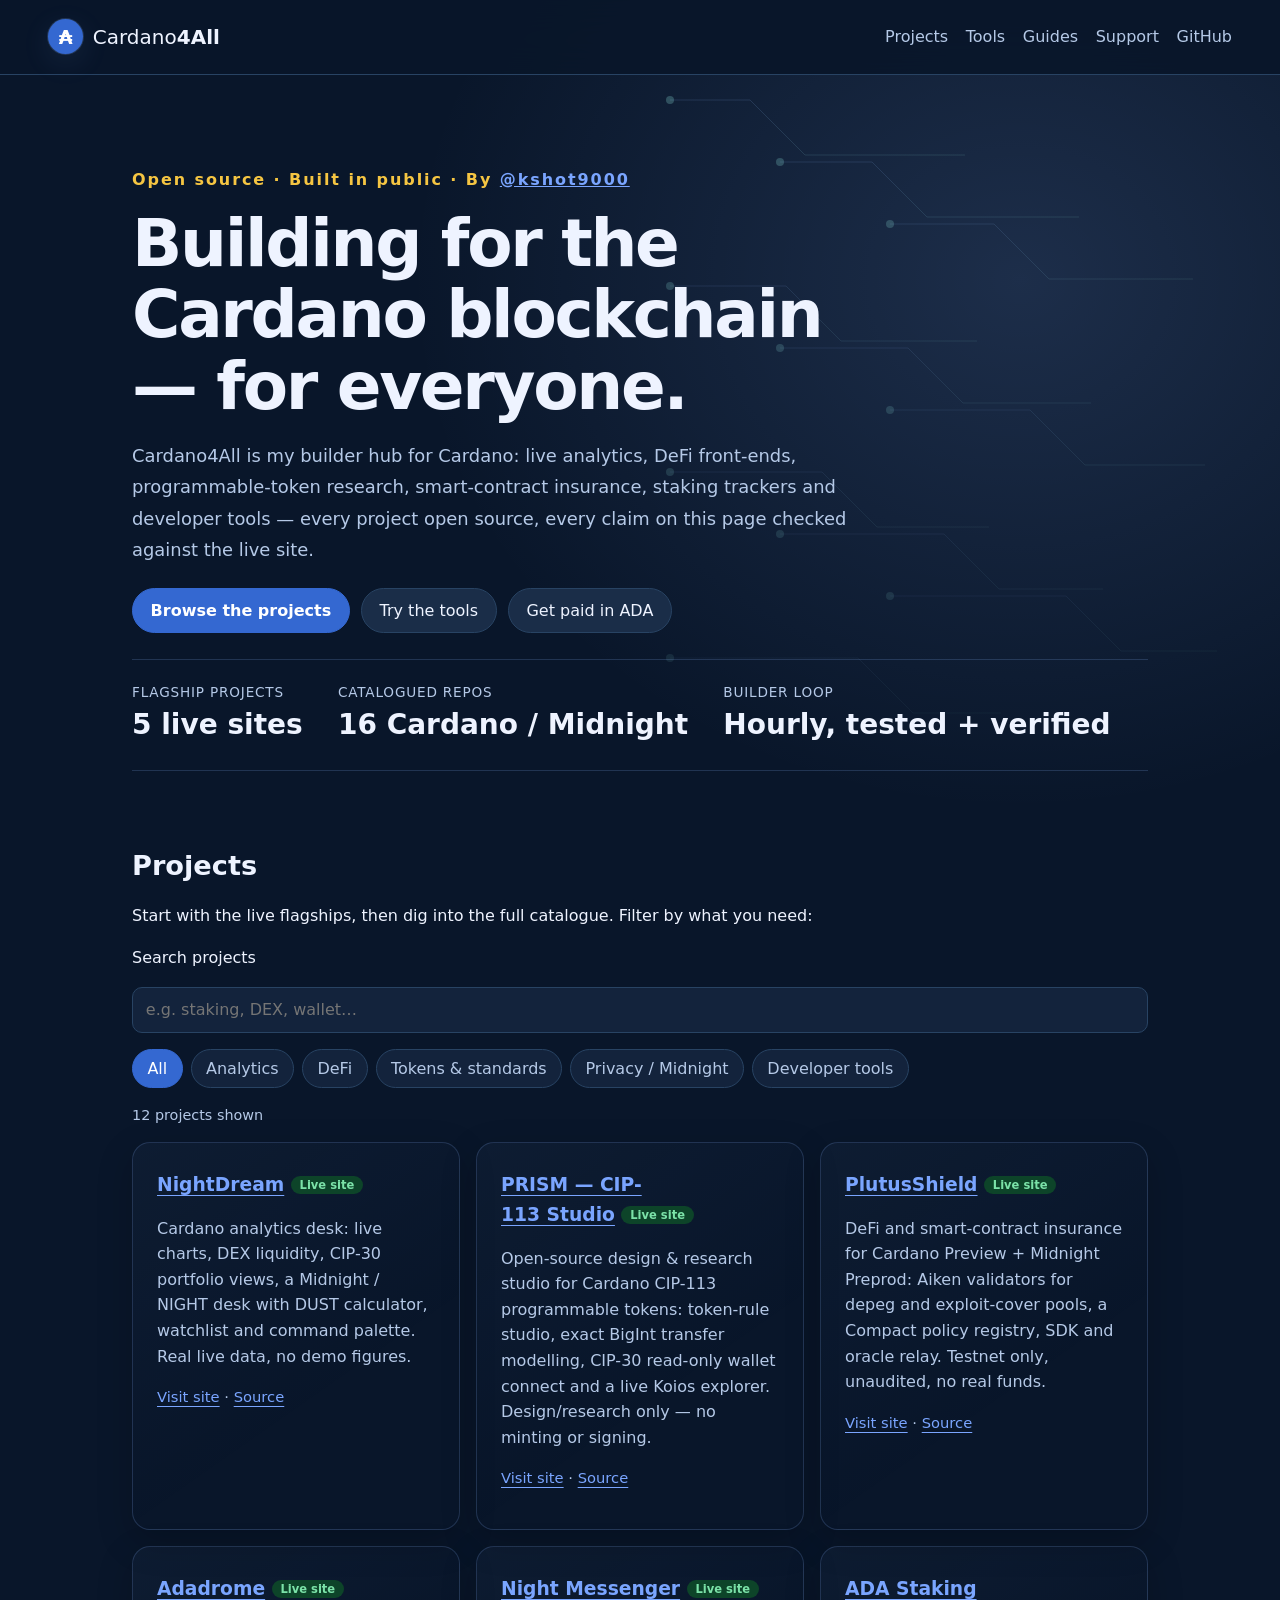
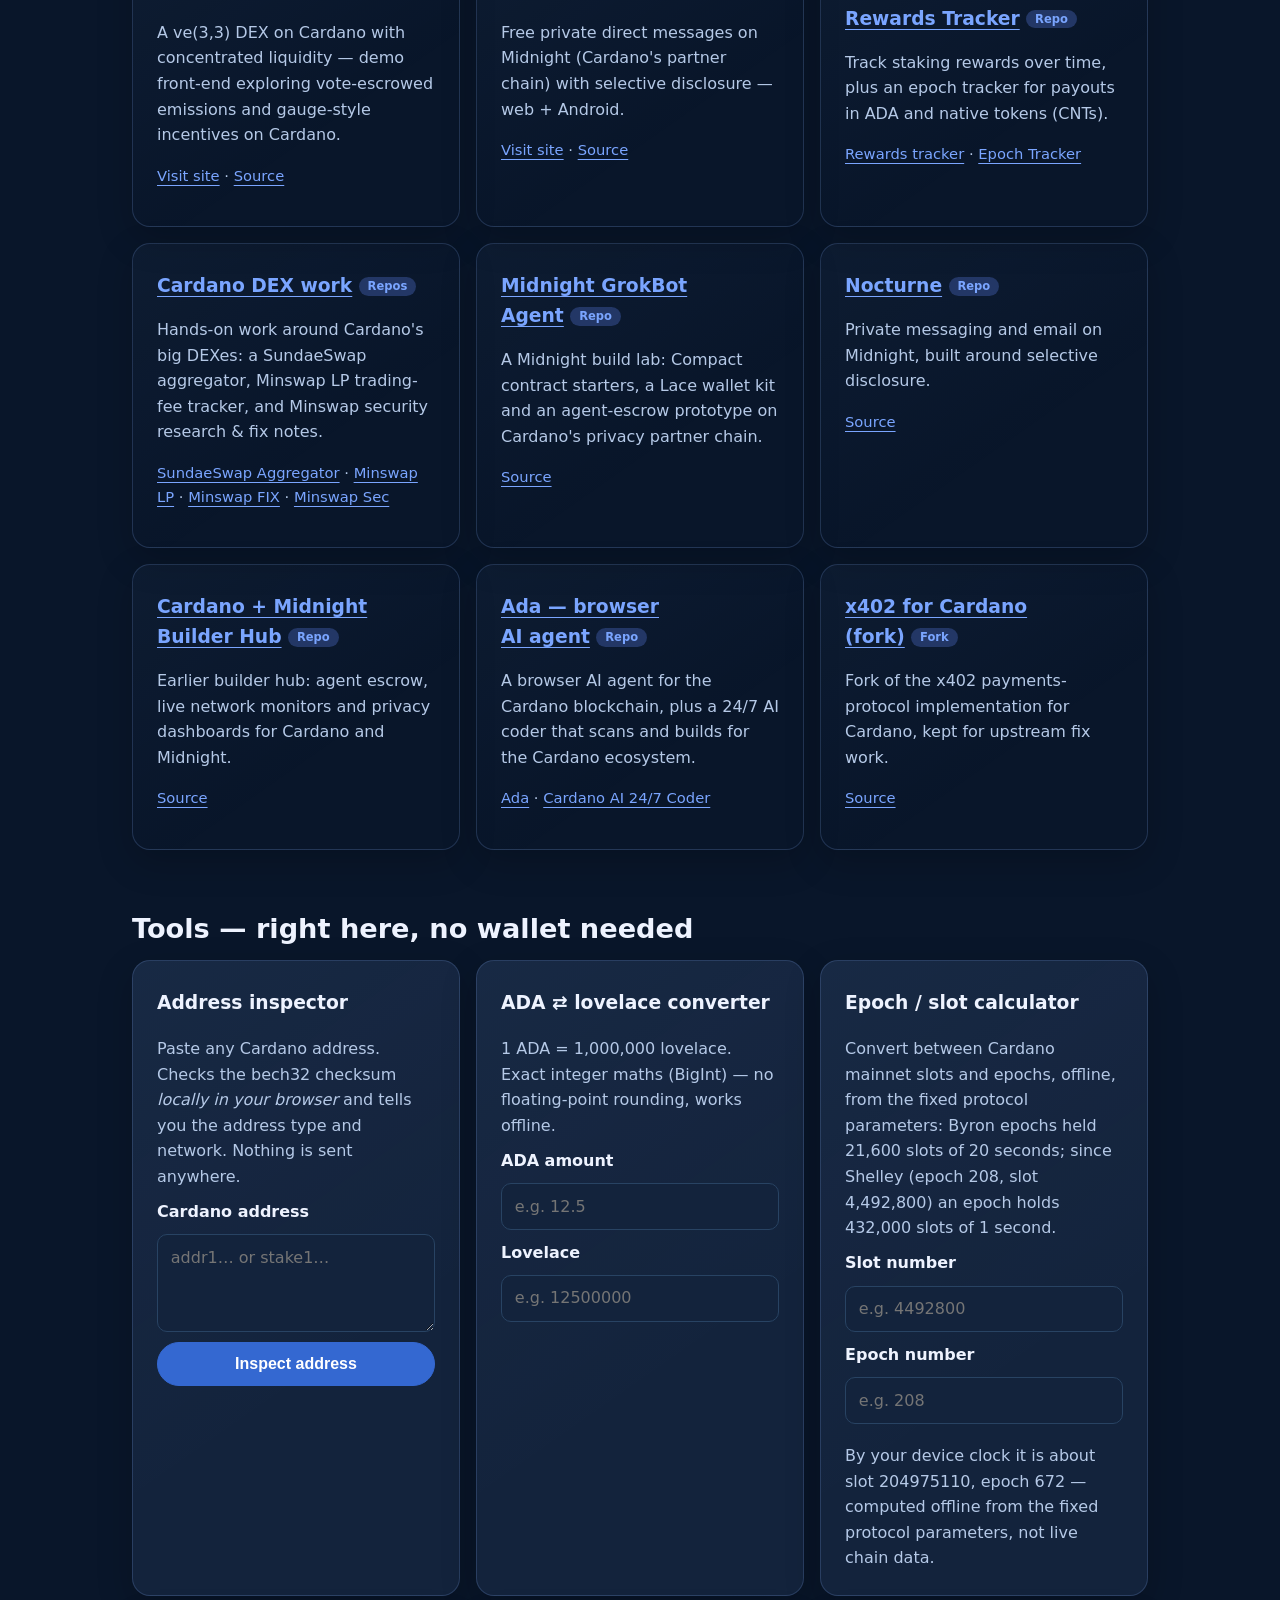
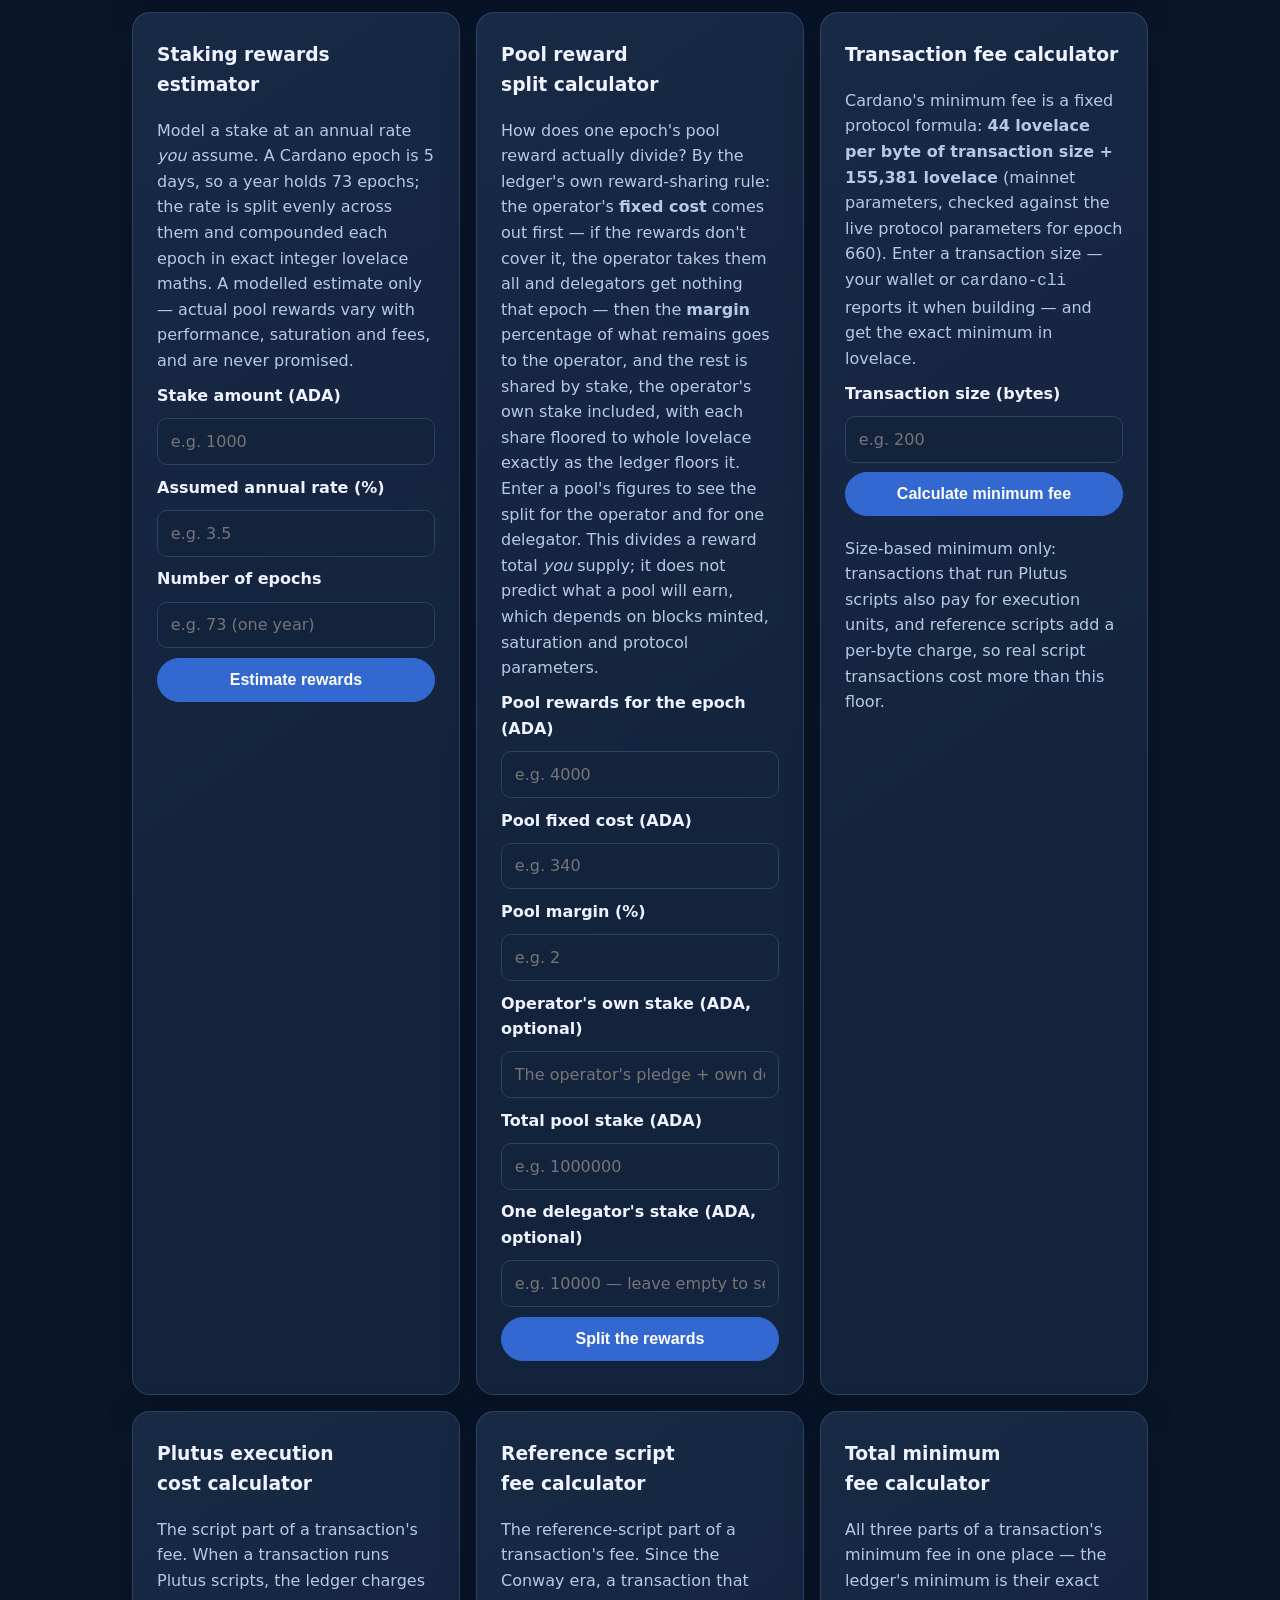
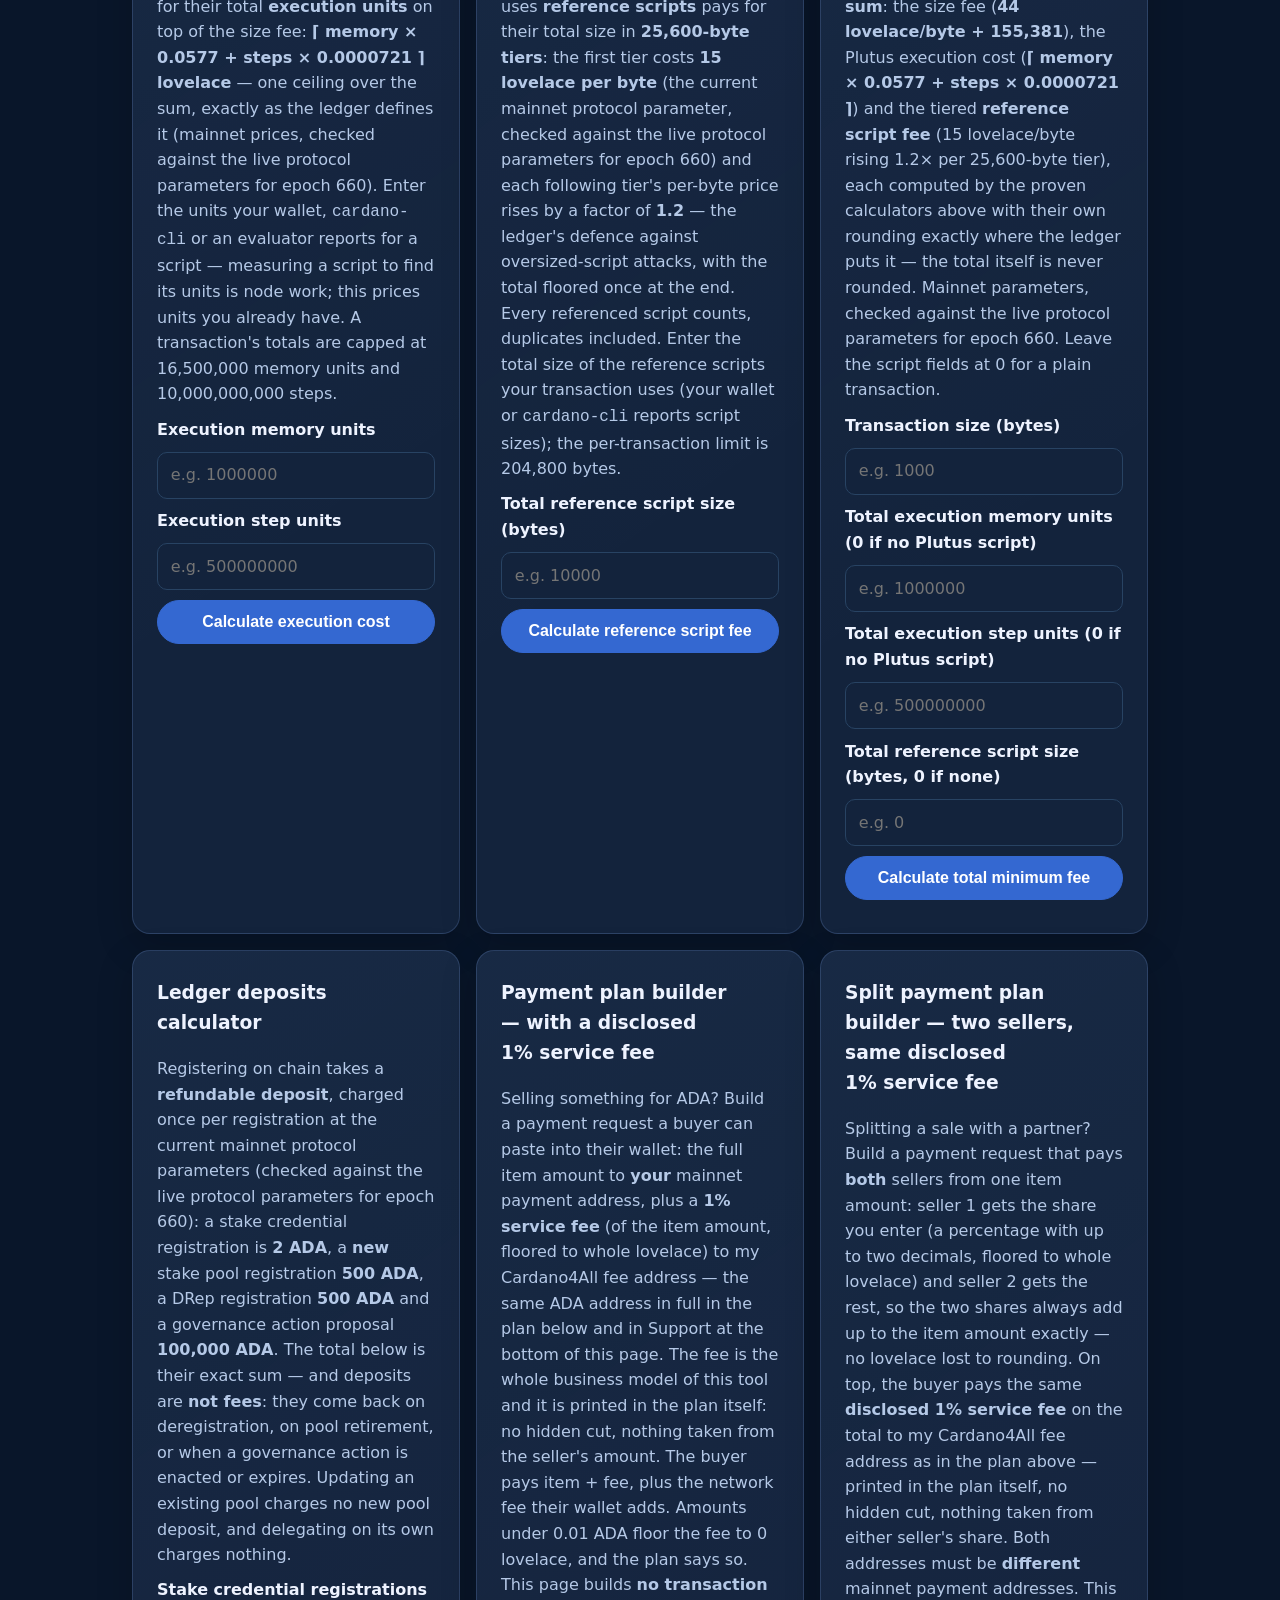
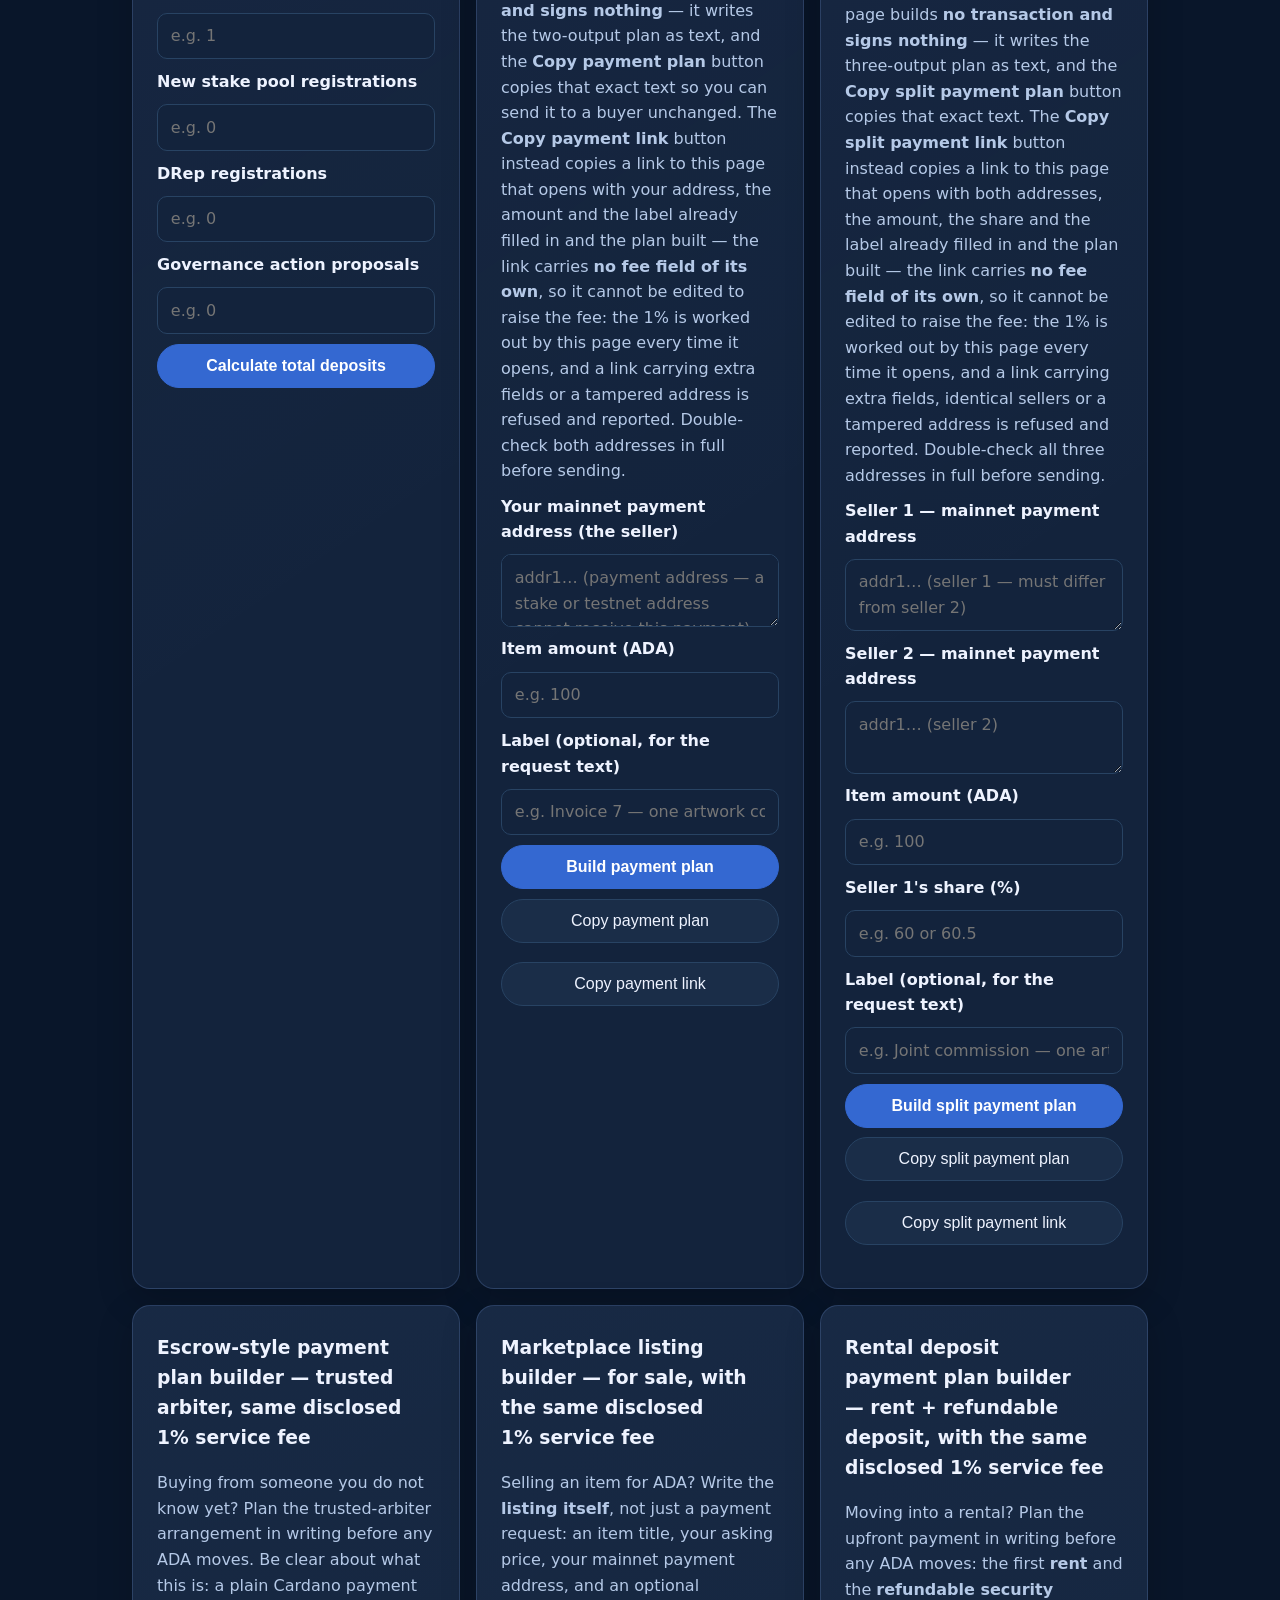
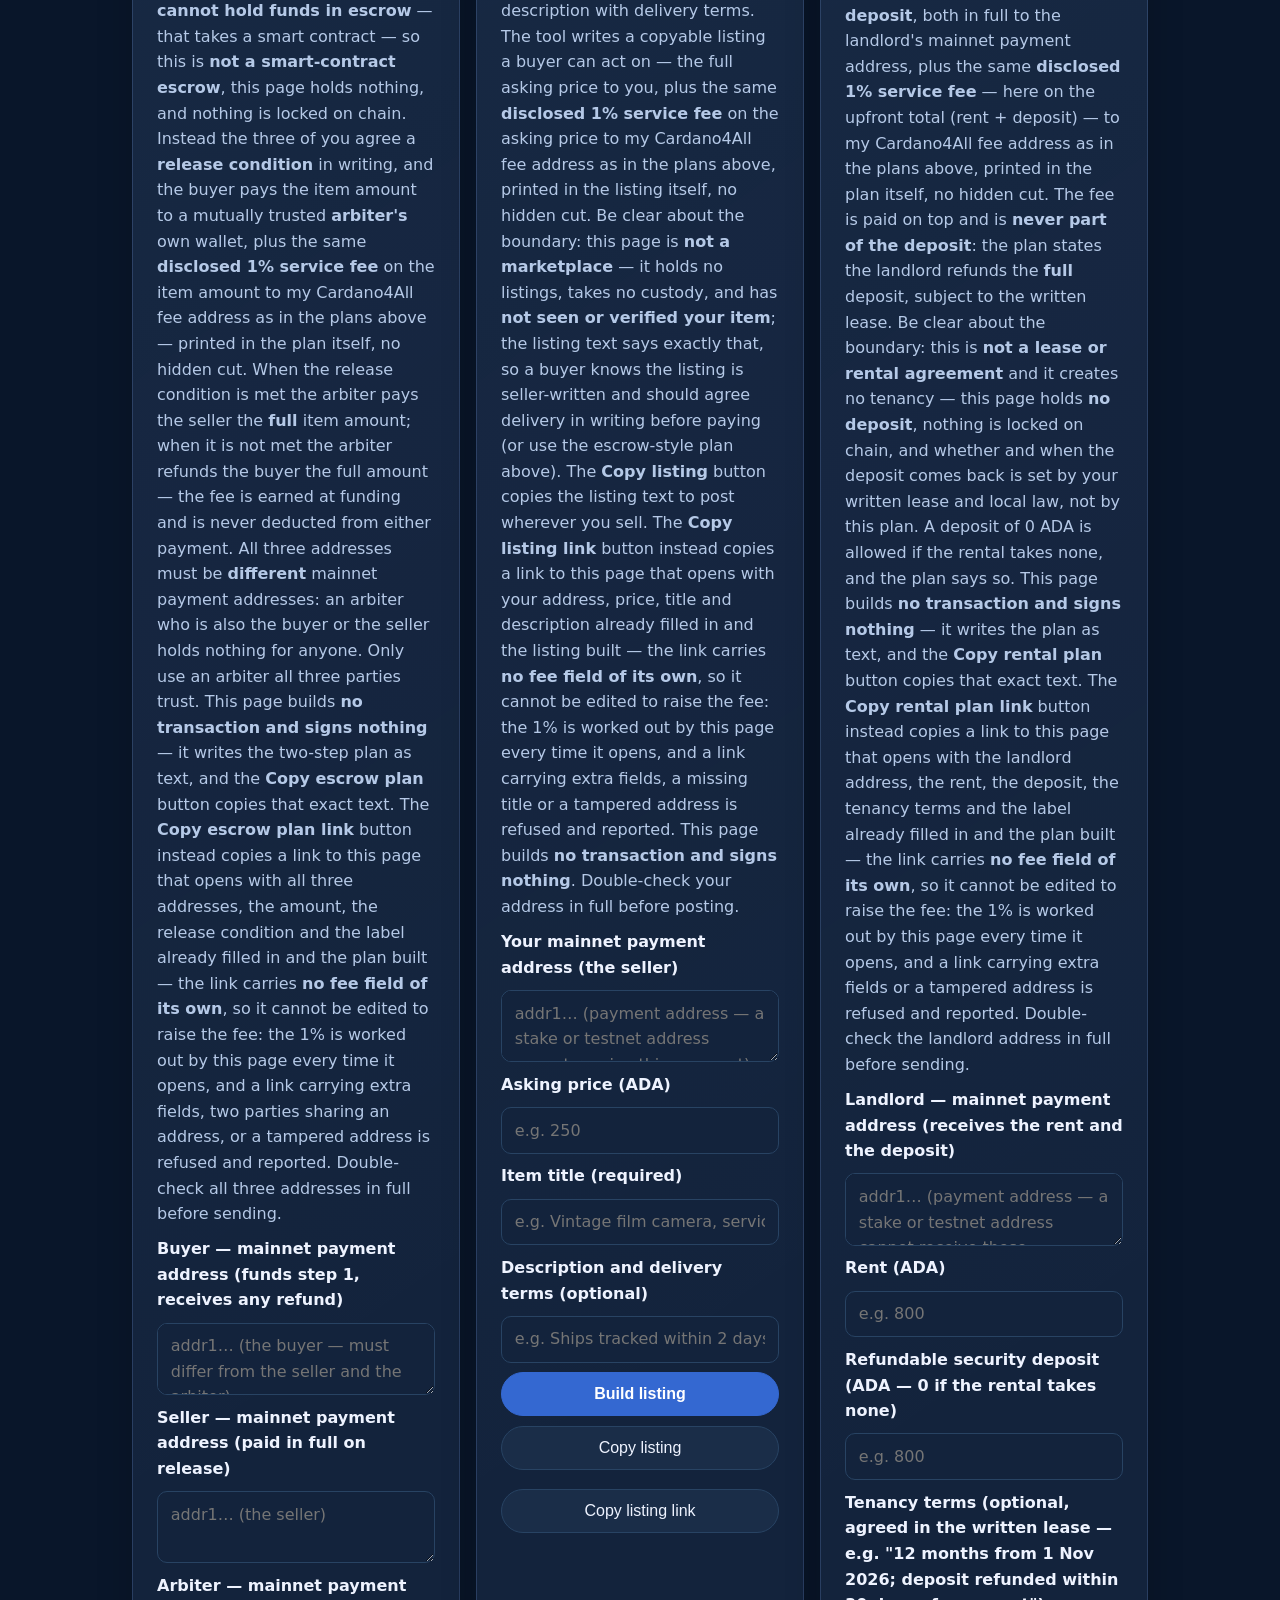
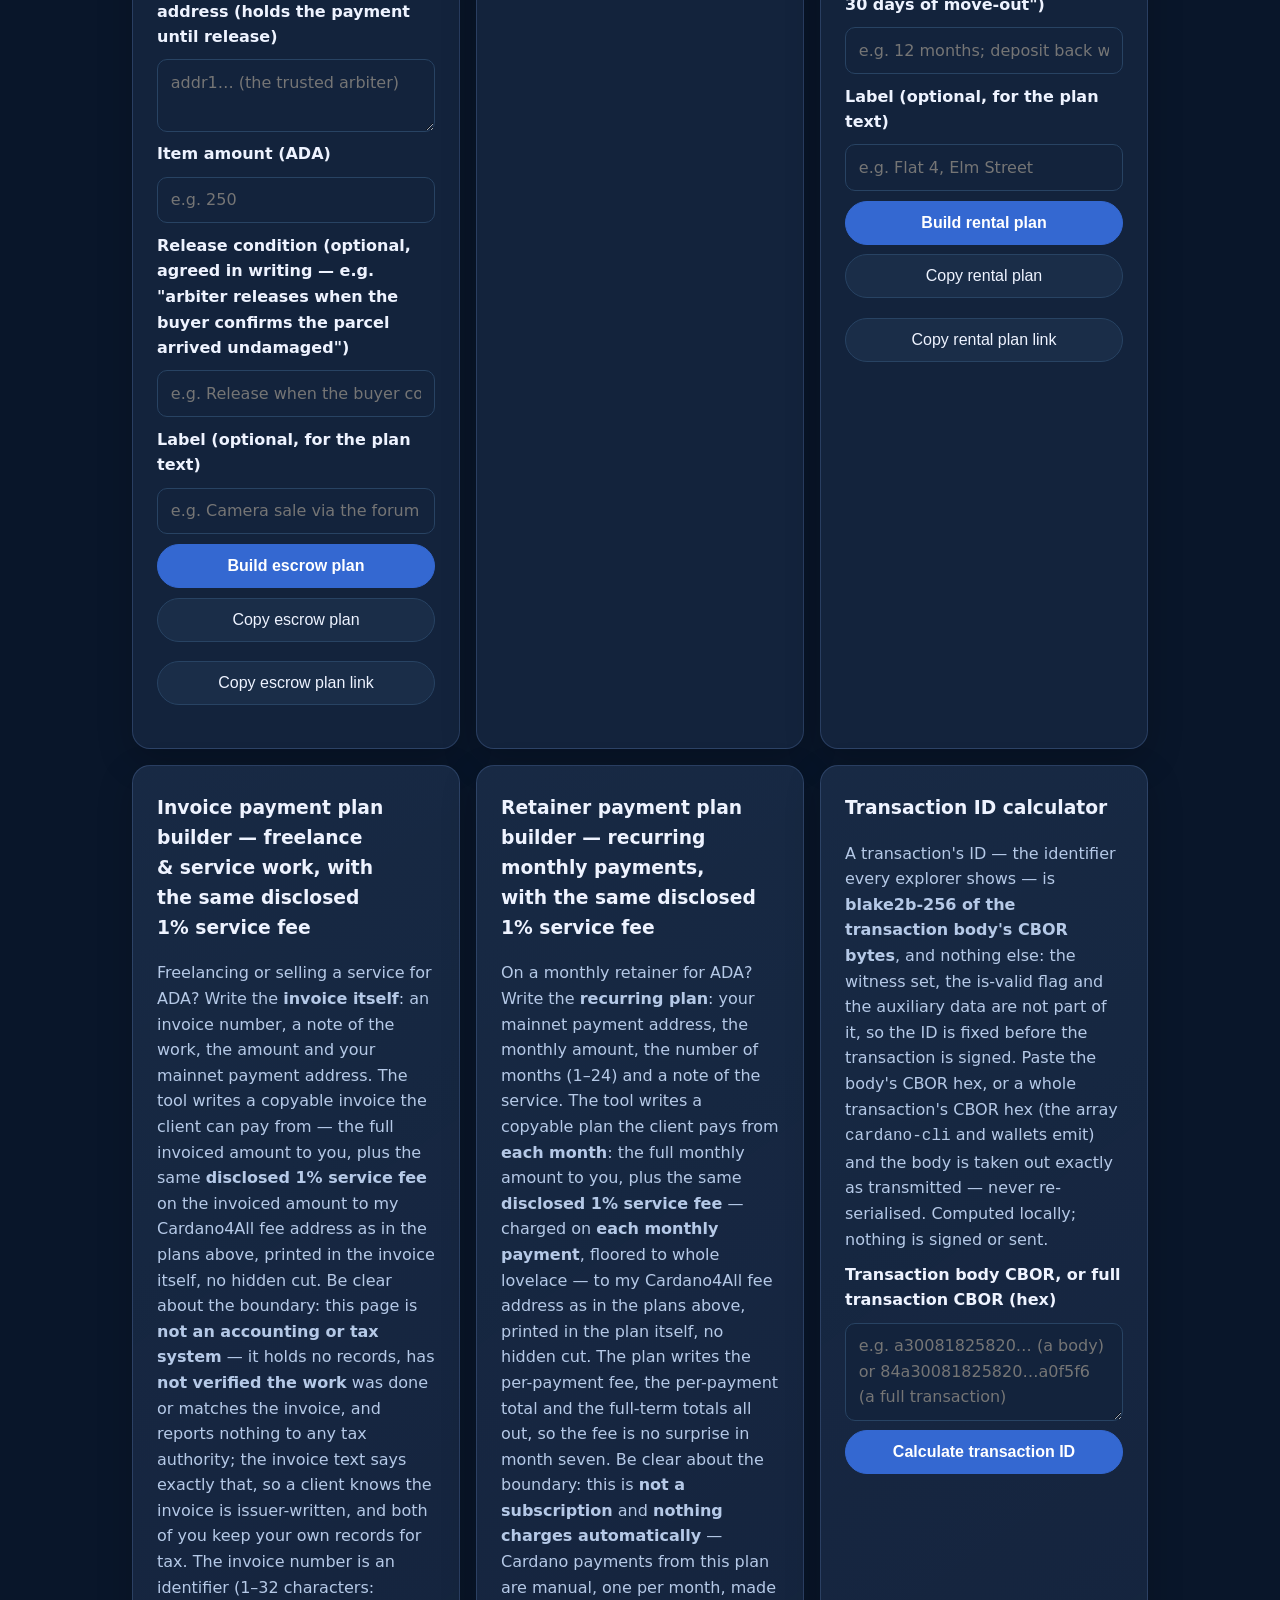
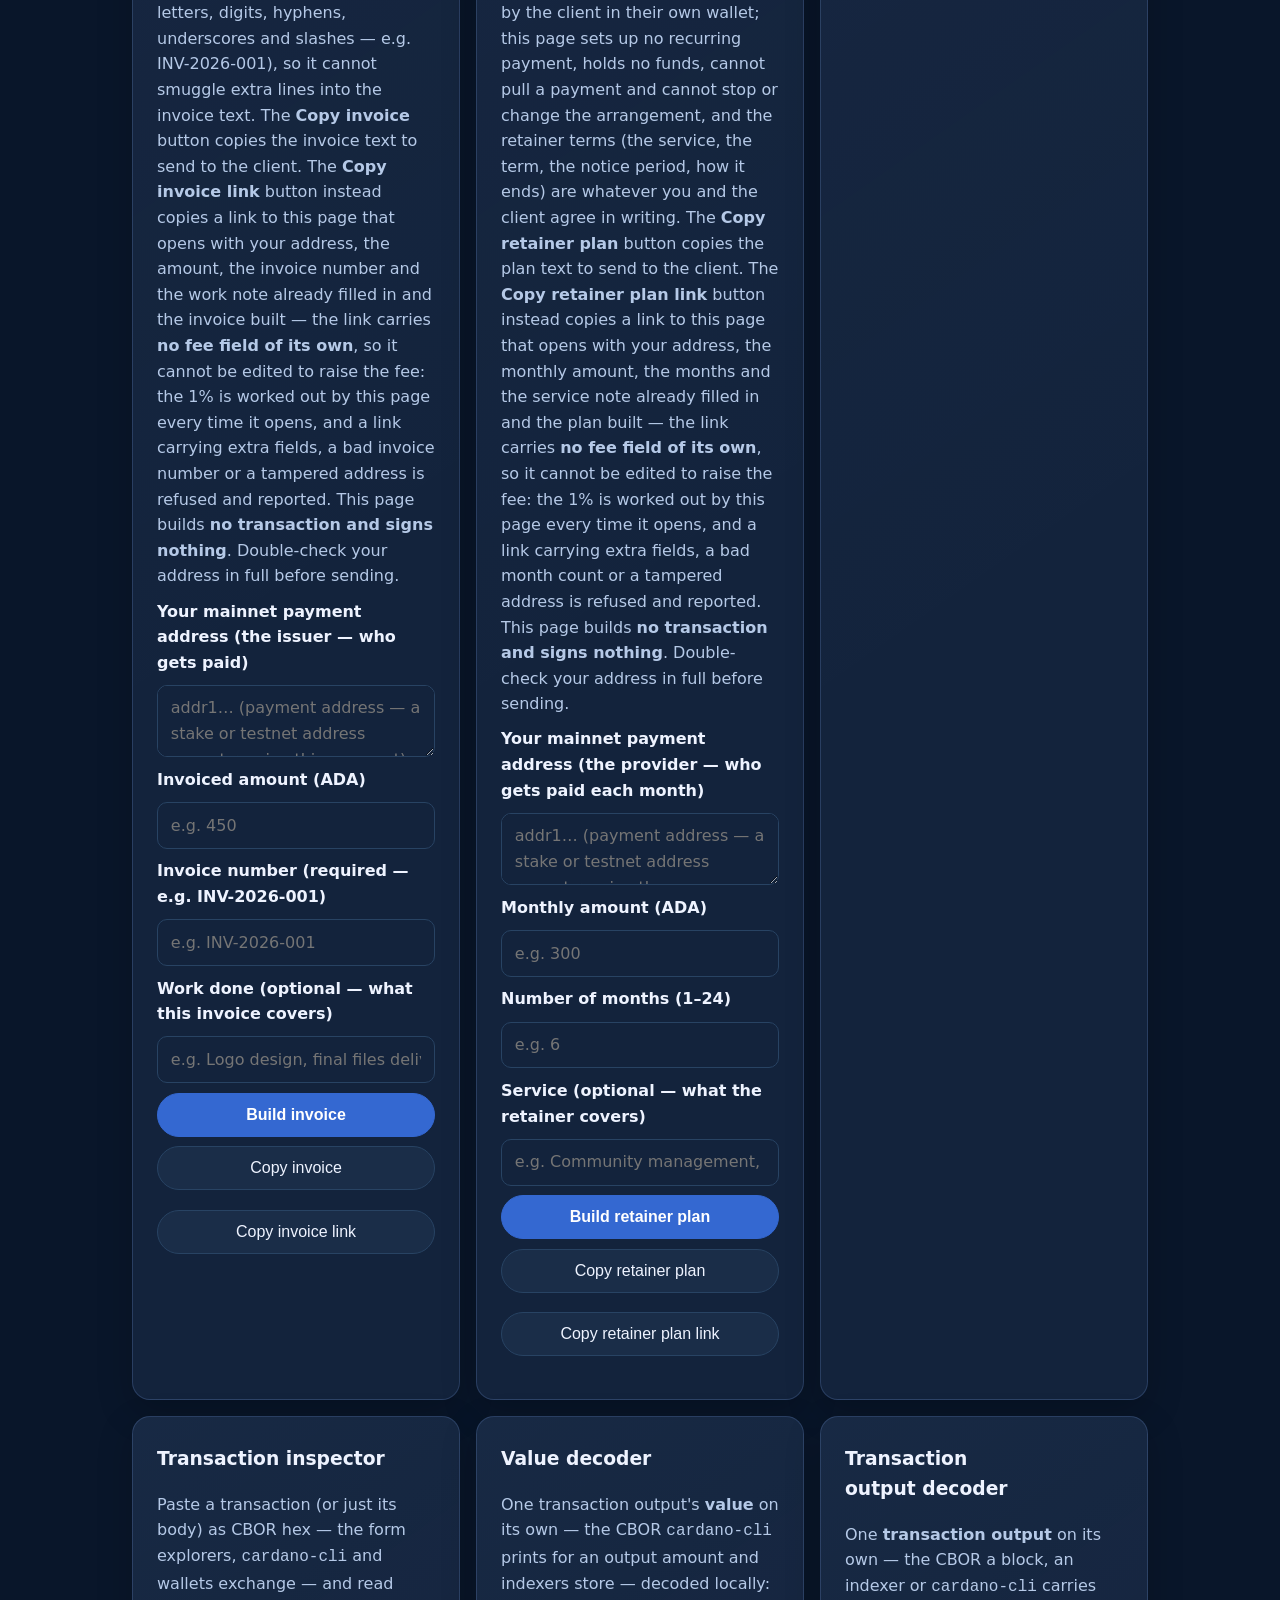
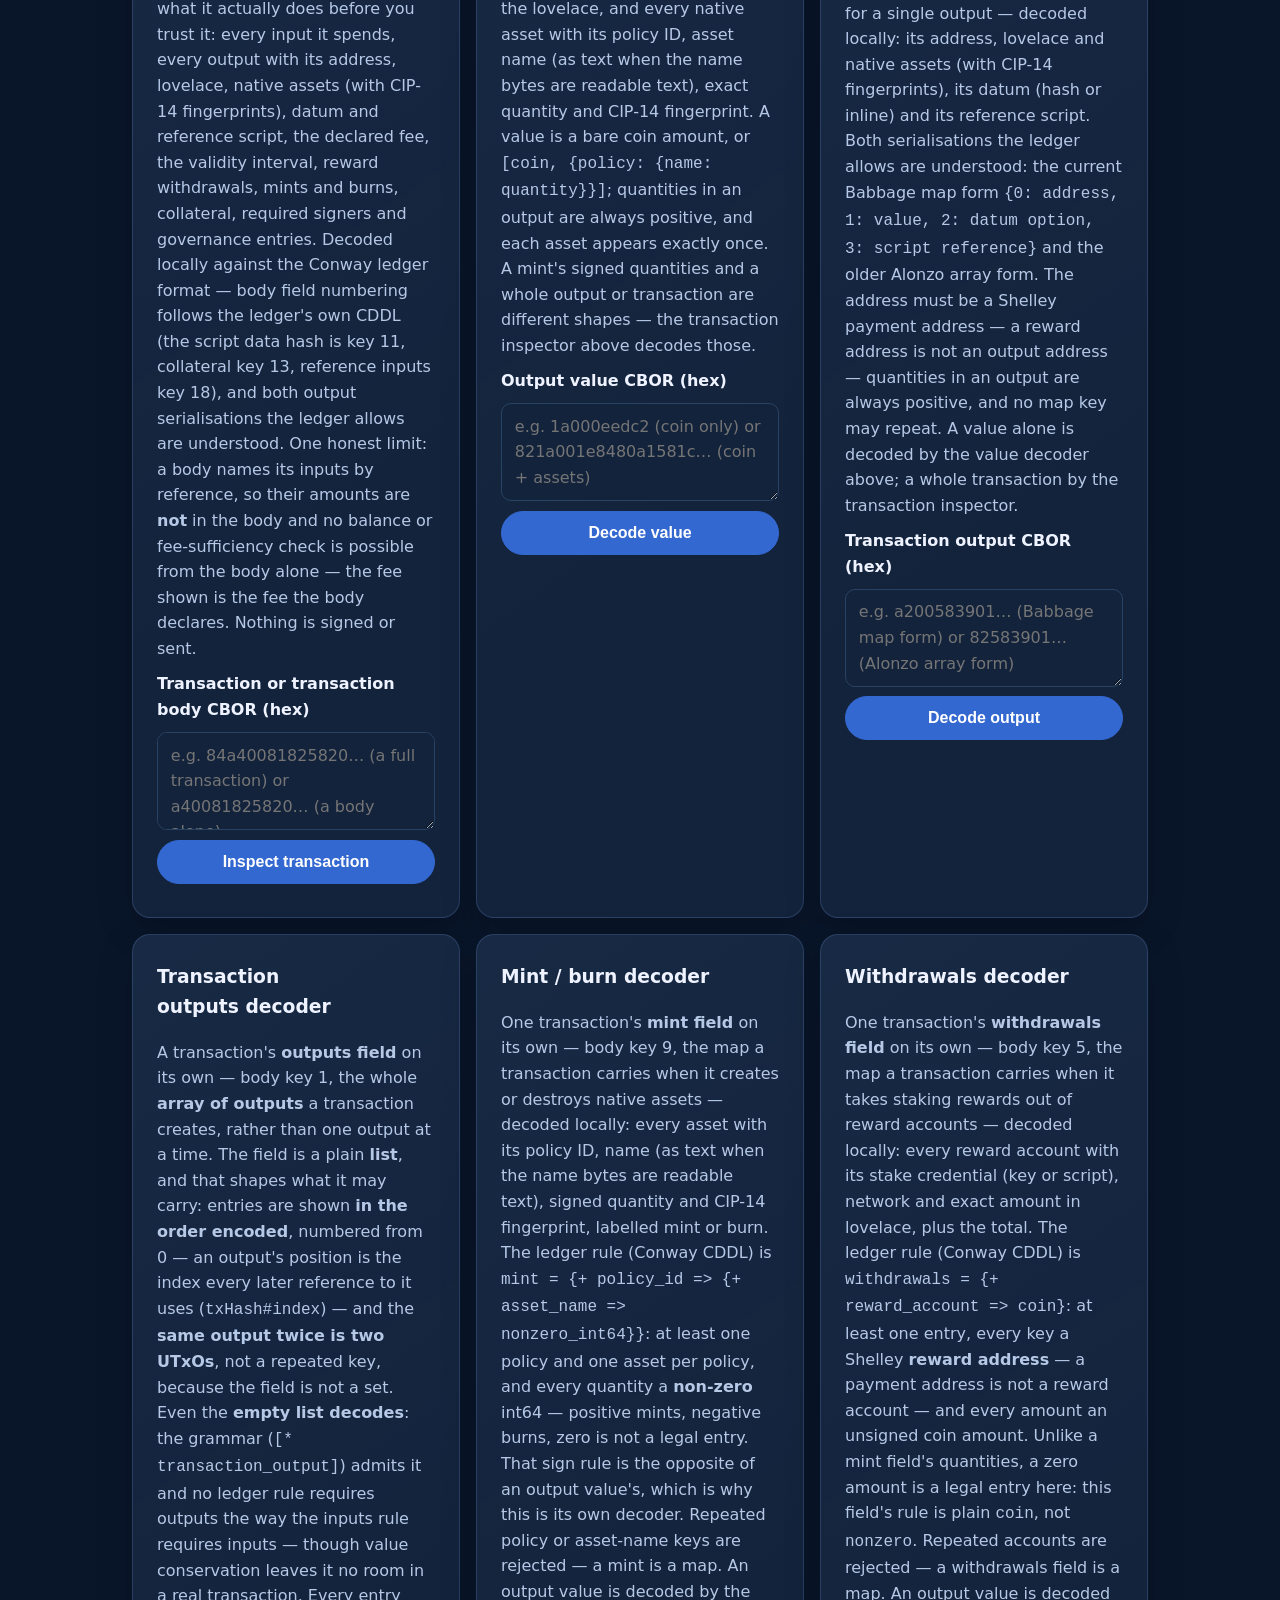
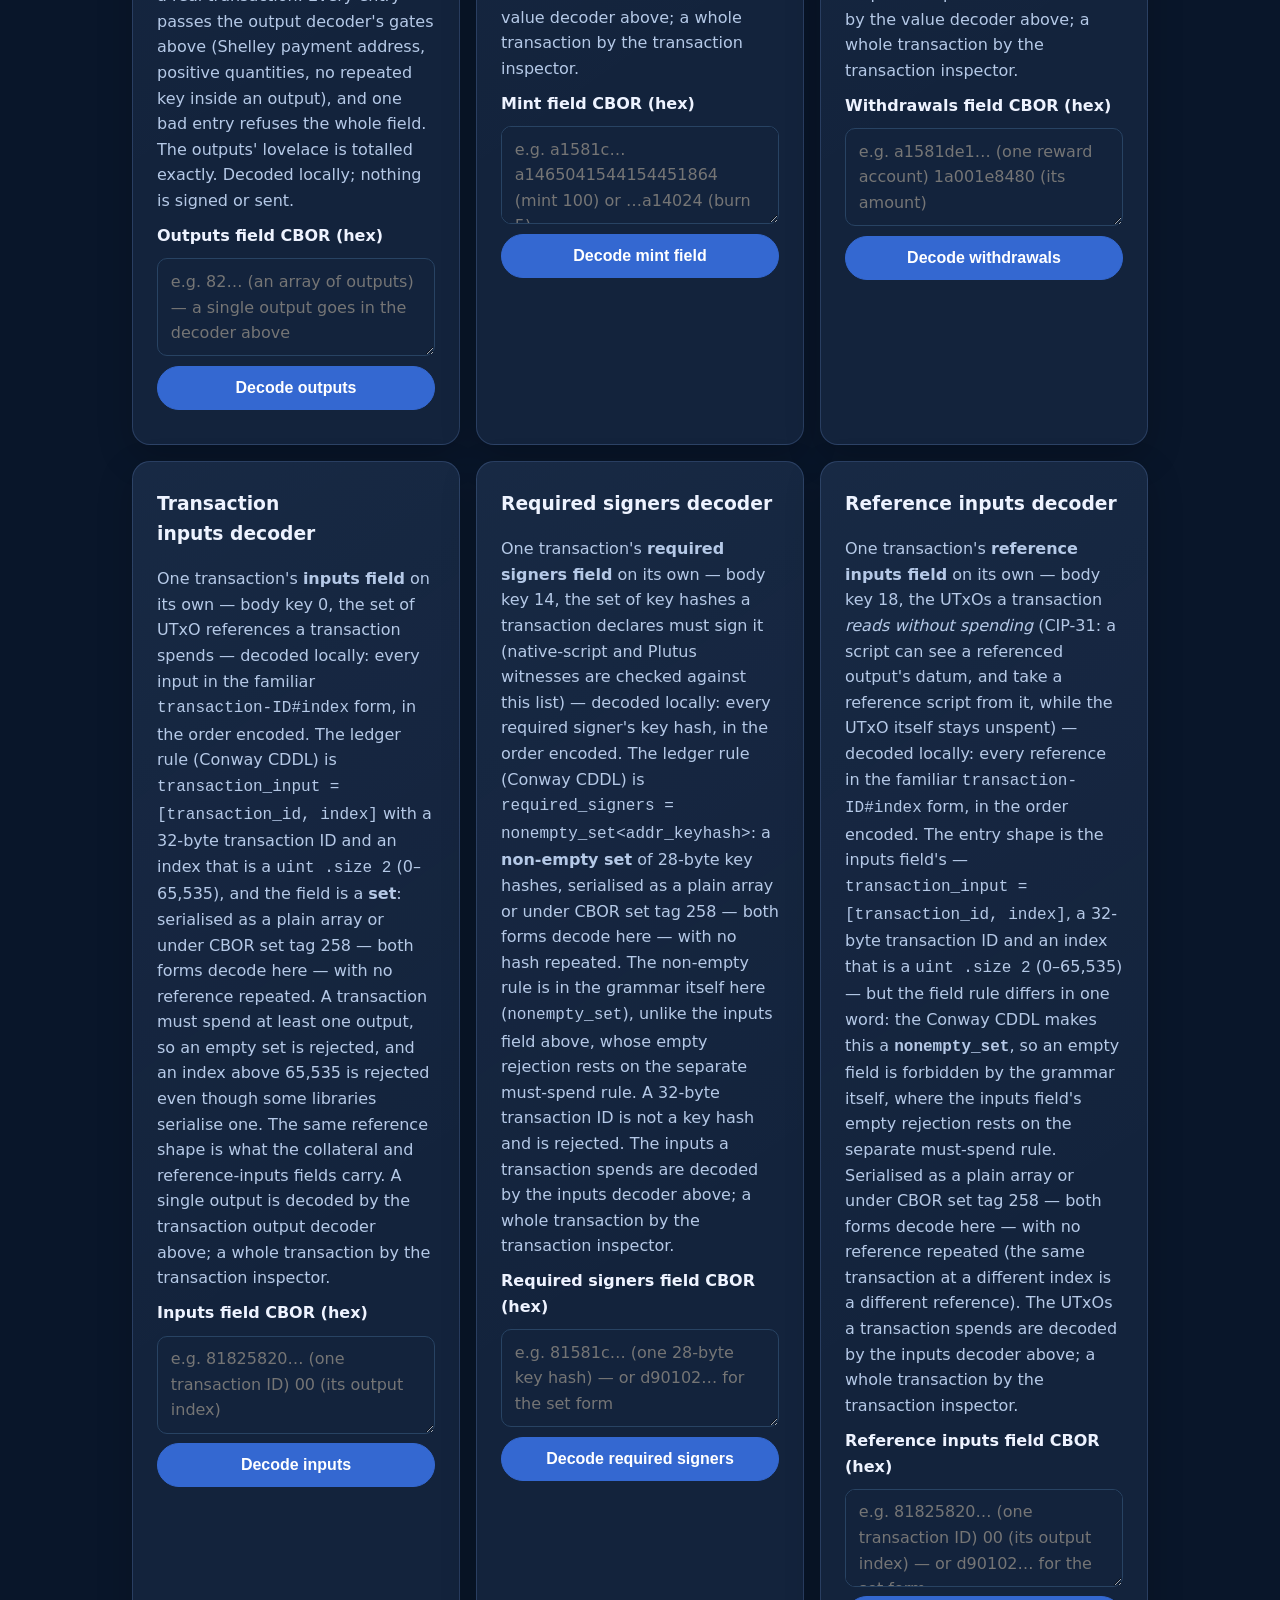
==== index.html @ 78fee532 "Add retainer payment plan builder for recurring monthly payments with the disclosed 1% service fee (" ====
<!DOCTYPE html>
<html lang="en">
<head>
<meta charset="utf-8">
<meta name="viewport" content="width=device-width, initial-scale=1">
<title>Cardano4All — Cardano Staking, Fee &amp; Epoch Calculators, Address Inspector and Developer Tools</title>
<meta name="description" content="Free Cardano tools by Kyle Cox (@kshot9000), no wallet needed: ADA staking rewards estimator, pool reward split, transaction fee and Plutus cost calculators, epoch/slot converter, bech32 address inspector and CBOR decoders — plus open-source Cardano apps and guides.">
<link rel="canonical" href="https://kshot3000.github.io/Cardano4all/">
<meta name="theme-color" content="#0033ad">
<meta property="og:title" content="Cardano4All — Building for the Cardano Blockchain">
<meta property="og:description" content="Free Cardano calculators and developer tools by Kyle Cox (@kshot9000): staking rewards, pool splits, transaction fees, epoch/slot conversion, address inspection and CBOR decoding — no wallet needed.">
<meta property="og:type" content="website">
<meta property="og:url" content="https://kshot3000.github.io/Cardano4all/">
<meta property="og:image" content="https://kshot3000.github.io/Cardano4all/visual-upgrade/scene.svg">
<meta property="og:image:alt" content="Cardano4All — Cardano builder hub by Kyle Cox (@kshot9000)">
<meta name="twitter:card" content="summary">
<meta name="twitter:site" content="@kshot9000">
<meta name="twitter:creator" content="@kshot9000">
<meta name="twitter:title" content="Cardano4All — Cardano calculators and developer tools">
<meta name="twitter:description" content="Free Cardano staking, fee, epoch and pool calculators plus address and CBOR tools — no wallet needed. By @kshot9000.">
<meta name="twitter:image" content="https://kshot3000.github.io/Cardano4all/visual-upgrade/scene.svg">
<script type="application/ld+json">
{"@context":"https://schema.org","@type":"WebSite","name":"Cardano4All","url":"https://kshot3000.github.io/Cardano4all/","author":{"@type":"Person","name":"Kyle Cox","url":"https://x.com/kshot9000"},"description":"Free Cardano calculators and developer tools — staking rewards, pool reward splits, transaction fees, epoch/slot conversion, address inspection and CBOR decoding. No wallet needed."}
</script>
<script type="application/ld+json">
{"@context":"https://schema.org","@type":"ItemList","name":"Cardano4All free Cardano tools","itemListElement":[{"@type":"ListItem","position":1,"name":"Cardano address inspector","url":"https://kshot3000.github.io/Cardano4all/#inspector"},{"@type":"ListItem","position":2,"name":"ADA to lovelace converter","url":"https://kshot3000.github.io/Cardano4all/#converter"},{"@type":"ListItem","position":3,"name":"Cardano epoch and slot calculator","url":"https://kshot3000.github.io/Cardano4all/#epochcalc"},{"@type":"ListItem","position":4,"name":"ADA staking rewards estimator","url":"https://kshot3000.github.io/Cardano4all/#stakingcalc"},{"@type":"ListItem","position":5,"name":"Stake pool reward split calculator","url":"https://kshot3000.github.io/Cardano4all/#poolsplit"},{"@type":"ListItem","position":6,"name":"Cardano transaction fee calculator","url":"https://kshot3000.github.io/Cardano4all/#feecalc"},{"@type":"ListItem","position":7,"name":"Plutus execution cost calculator","url":"https://kshot3000.github.io/Cardano4all/#exunitcalc"},{"@type":"ListItem","position":8,"name":"Cardano transaction inspector and CBOR decoders","url":"https://kshot3000.github.io/Cardano4all/#txinspect"},{"@type":"ListItem","position":9,"name":"ADA payment plan builder with disclosed 1% service fee","url":"https://kshot3000.github.io/Cardano4all/#paylink"},{"@type":"ListItem","position":10,"name":"ADA split payment plan builder for two sellers with disclosed 1% service fee","url":"https://kshot3000.github.io/Cardano4all/#splitlink"},{"@type":"ListItem","position":11,"name":"ADA escrow-style payment plan builder with trusted arbiter and disclosed 1% service fee","url":"https://kshot3000.github.io/Cardano4all/#escrowlink"},{"@type":"ListItem","position":12,"name":"ADA marketplace listing builder with disclosed 1% service fee","url":"https://kshot3000.github.io/Cardano4all/#marketlink"},{"@type":"ListItem","position":13,"name":"ADA rental deposit payment plan builder with disclosed 1% service fee","url":"https://kshot3000.github.io/Cardano4all/#rentlink"},{"@type":"ListItem","position":14,"name":"ADA invoice payment plan builder for freelance and service work with disclosed 1% service fee","url":"https://kshot3000.github.io/Cardano4all/#invoicelink"},{"@type":"ListItem","position":15,"name":"ADA retainer payment plan builder for recurring monthly payments with disclosed 1% service fee","url":"https://kshot3000.github.io/Cardano4all/#retainerlink"}]}
</script>
<link rel="icon" href="data:image/svg+xml,%3Csvg xmlns='http://www.w3.org/2000/svg' viewBox='0 0 32 32'%3E%3Ccircle cx='16' cy='16' r='14' fill='%230033ad'/%3E%3Ccircle cx='16' cy='11' r='3' fill='%23fff'/%3E%3Ccircle cx='10' cy='19' r='2.4' fill='%23fff'/%3E%3Ccircle cx='22' cy='19' r='2.4' fill='%23fff'/%3E%3C/svg%3E">
<link rel="stylesheet" href="styles.css?v=1">
<link rel="stylesheet" href="visual-upgrade/theme.css?v=20261007">
</head>
<body data-vu-theme="network">
<a class="skip" href="#main">Skip to main content</a>
<header class="site-head">
  <a class="brand" href="./" aria-label="Cardano4All home">
    <span class="brand-mark" aria-hidden="true">₳</span>
    <span>Cardano<strong>4All</strong></span>
  </a>
  <nav aria-label="Main">
    <a href="#projects">Projects</a>
    <a href="#tools">Tools</a>
    <a href="#guides">Guides</a>
    <a href="#support">Support</a>
    <a href="https://github.com/Kshot3000/Cardano4all">GitHub</a>
  </nav>
</header>

<main id="main" tabindex="-1">
  <section class="hero">
    <p class="eyebrow">Open source · Built in public · By <a href="https://x.com/kshot9000">@kshot9000</a></p>
    <h1>Building for the Cardano blockchain — for everyone.</h1>
    <p class="lede">Cardano4All is my builder hub for Cardano: live analytics, DeFi front-ends,
    programmable-token research, smart-contract insurance, staking trackers and developer
    tools — every project open source, every claim on this page checked against the live site.</p>
    <div class="hero-cta">
      <a class="btn primary" href="#projects">Browse the projects</a>
      <a class="btn" href="#tools">Try the tools</a>
      <a class="btn" href="pay.html">Get paid in ADA</a>
    </div>
    <dl class="stats">
      <div><dt>Flagship projects</dt><dd>5 live sites</dd></div>
      <div><dt>Catalogued repos</dt><dd>16 Cardano / Midnight</dd></div>
      <div><dt>Builder loop</dt><dd>Hourly, tested + verified</dd></div>
    </dl>
  </section>

  <section id="projects" aria-labelledby="projects-h">
    <h2 id="projects-h">Projects</h2>
    <p>Start with the live flagships, then dig into the full catalogue. Filter by what you need:</p>
    <div class="filter-row" role="group" aria-label="Filter projects">
      <label for="q">Search projects</label>
      <input id="q" type="search" placeholder="e.g. staking, DEX, wallet…" autocomplete="off">
      <div class="chips" role="group" aria-label="Filter by category">
        <button type="button" class="chip active" data-filter="all">All</button>
        <button type="button" class="chip" data-filter="analytics">Analytics</button>
        <button type="button" class="chip" data-filter="defi">DeFi</button>
        <button type="button" class="chip" data-filter="tokens">Tokens &amp; standards</button>
        <button type="button" class="chip" data-filter="privacy">Privacy / Midnight</button>
        <button type="button" class="chip" data-filter="dev">Developer tools</button>
      </div>
    </div>
    <p id="filter-status" class="sr-status" role="status" aria-live="polite"></p>
    <ul class="cards" id="cards">
      <li class="card" data-cat="analytics" data-name="nightdream cardano analytics dex liquidity midnight night dust charts portfolio">
        <h3><a href="https://nightdream.xyz/">NightDream</a> <span class="badge live">Live site</span></h3>
        <p>Cardano analytics desk: live charts, DEX liquidity, CIP-30 portfolio views, a Midnight / NIGHT desk with DUST calculator, watchlist and command palette. Real live data, no demo figures.</p>
        <p class="card-links"><a href="https://nightdream.xyz/">Visit site</a> · <a href="https://github.com/Kshot3000/nightdream.xyz">Source</a></p>
      </li>
      <li class="card" data-cat="tokens" data-name="prism cip-113 programmable tokens token studio koios cip-30">
        <h3><a href="https://kshot3000.github.io/Grok-CIP-113/">PRISM — CIP-113 Studio</a> <span class="badge live">Live site</span></h3>
        <p>Open-source design &amp; research studio for Cardano CIP-113 programmable tokens: token-rule studio, exact BigInt transfer modelling, CIP-30 read-only wallet connect and a live Koios explorer. Design/research only — no minting or signing.</p>
        <p class="card-links"><a href="https://kshot3000.github.io/Grok-CIP-113/">Visit site</a> · <a href="https://github.com/Kshot3000/Grok-CIP-113">Source</a></p>
      </li>
      <li class="card" data-cat="defi" data-name="plutusshield insurance defi smart contract cover aiken preview preprod depeg exploit">
        <h3><a href="https://kshot3000.github.io/PlutusShield/">PlutusShield</a> <span class="badge live">Live site</span></h3>
        <p>DeFi and smart-contract insurance for Cardano Preview + Midnight Preprod: Aiken validators for depeg and exploit-cover pools, a Compact policy registry, SDK and oracle relay. Testnet only, unaudited, no real funds.</p>
        <p class="card-links"><a href="https://kshot3000.github.io/PlutusShield/">Visit site</a> · <a href="https://github.com/Kshot3000/PlutusShield">Source</a></p>
      </li>
      <li class="card" data-cat="defi" data-name="adadrome dex ve33 concentrated liquidity amm">
        <h3><a href="https://kshot3000.github.io/Adadrome/">Adadrome</a> <span class="badge live">Live site</span></h3>
        <p>A ve(3,3) DEX on Cardano with concentrated liquidity — demo front-end exploring vote-escrowed emissions and gauge-style incentives on Cardano.</p>
        <p class="card-links"><a href="https://kshot3000.github.io/Adadrome/">Visit site</a> · <a href="https://github.com/Kshot3000/Adadrome">Source</a></p>
      </li>
      <li class="card" data-cat="privacy" data-name="night messenger private dm midnight selective disclosure messaging">
        <h3><a href="https://kshot3000.github.io/Night-Messenger-/">Night Messenger</a> <span class="badge live">Live site</span></h3>
        <p>Free private direct messages on Midnight (Cardano's partner chain) with selective disclosure — web + Android.</p>
        <p class="card-links"><a href="https://kshot3000.github.io/Night-Messenger-/">Visit site</a> · <a href="https://github.com/Kshot3000/Night-Messenger-">Source</a></p>
      </li>
      <li class="card" data-cat="analytics defi" data-name="ada staking rewards tracker epoch payouts cnt">
        <h3><a href="https://github.com/Kshot3000/ADA-Staking-Rewards-Tracker">ADA Staking Rewards Tracker</a> <span class="badge repo">Repo</span></h3>
        <p>Track staking rewards over time, plus an epoch tracker for payouts in ADA and native tokens (CNTs).</p>
        <p class="card-links"><a href="https://github.com/Kshot3000/ADA-Staking-Rewards-Tracker">Rewards tracker</a> · <a href="https://github.com/Kshot3000/Epoch-Tracker">Epoch Tracker</a></p>
      </li>
      <li class="card" data-cat="defi" data-name="minswap sundaeswap dex aggregator lp fee tracker security">
        <h3><a href="https://github.com/Kshot3000/Sundaeswap-Aggregator">Cardano DEX work</a> <span class="badge repo">Repos</span></h3>
        <p>Hands-on work around Cardano's big DEXes: a SundaeSwap aggregator, Minswap LP trading-fee tracker, and Minswap security research &amp; fix notes.</p>
        <p class="card-links"><a href="https://github.com/Kshot3000/Sundaeswap-Aggregator">SundaeSwap Aggregator</a> · <a href="https://github.com/Kshot3000/MInswap-LP">Minswap LP</a> · <a href="https://github.com/Kshot3000/Minswap-FIX">Minswap FIX</a> · <a href="https://github.com/Kshot3000/MInswap-Sec">Minswap Sec</a></p>
      </li>
      <li class="card" data-cat="privacy dev" data-name="midnight grokbot agent compact lace escrow starters">
        <h3><a href="https://github.com/Kshot3000/Midnight-GrokBot-Agent">Midnight GrokBot Agent</a> <span class="badge repo">Repo</span></h3>
        <p>A Midnight build lab: Compact contract starters, a Lace wallet kit and an agent-escrow prototype on Cardano's privacy partner chain.</p>
        <p class="card-links"><a href="https://github.com/Kshot3000/Midnight-GrokBot-Agent">Source</a></p>
      </li>
      <li class="card" data-cat="privacy" data-name="nocturne private messaging email midnight">
        <h3><a href="https://github.com/Kshot3000/nocturne">Nocturne</a> <span class="badge repo">Repo</span></h3>
        <p>Private messaging and email on Midnight, built around selective disclosure.</p>
        <p class="card-links"><a href="https://github.com/Kshot3000/nocturne">Source</a></p>
      </li>
      <li class="card" data-cat="dev" data-name="cardano midnight qwen builder escrow network monitor privacy dashboard hub">
        <h3><a href="https://github.com/Kshot3000/Cardano-Midnight-Qwen-Builder">Cardano + Midnight Builder Hub</a> <span class="badge repo">Repo</span></h3>
        <p>Earlier builder hub: agent escrow, live network monitors and privacy dashboards for Cardano and Midnight.</p>
        <p class="card-links"><a href="https://github.com/Kshot3000/Cardano-Midnight-Qwen-Builder">Source</a></p>
      </li>
      <li class="card" data-cat="dev" data-name="ada browser ai agent cardano ai coder">
        <h3><a href="https://github.com/Kshot3000/Ada">Ada — browser AI agent</a> <span class="badge repo">Repo</span></h3>
        <p>A browser AI agent for the Cardano blockchain, plus a 24/7 AI coder that scans and builds for the Cardano ecosystem.</p>
        <p class="card-links"><a href="https://github.com/Kshot3000/Ada">Ada</a> · <a href="https://github.com/Kshot3000/Cardano-Ai-24-7-coder">Cardano AI 24/7 Coder</a></p>
      </li>
      <li class="card" data-cat="dev" data-name="x402 payments protocol cardano http 402">
        <h3><a href="https://github.com/Kshot3000/x402-cardano">x402 for Cardano (fork)</a> <span class="badge repo">Fork</span></h3>
        <p>Fork of the x402 payments-protocol implementation for Cardano, kept for upstream fix work.</p>
        <p class="card-links"><a href="https://github.com/Kshot3000/x402-cardano">Source</a></p>
      </li>
    </ul>
    <p id="no-results" hidden>No projects match that filter yet — try “all”.</p>
  </section>

  <section id="tools" aria-labelledby="tools-h">
    <h2 id="tools-h">Tools — right here, no wallet needed</h2>
    <div class="tool-grid">
      <form class="tool" id="inspector" >
        <h3>Address inspector</h3>
        <p>Paste any Cardano address. Checks the bech32 checksum <em>locally in your browser</em> and tells you the address type and network. Nothing is sent anywhere.</p>
        <label for="addr">Cardano address</label>
        <textarea id="addr" rows="3" spellcheck="false" placeholder="addr1… or stake1…"></textarea>
        <button type="submit" class="btn primary">Inspect address</button>
        <p id="addr-result" role="status" aria-live="polite"></p>
      </form>
      <form class="tool" id="converter">
        <h3>ADA ⇄ lovelace converter</h3>
        <p>1 ADA = 1,000,000 lovelace. Exact integer maths (BigInt) — no floating-point rounding, works offline.</p>
        <label for="ada">ADA amount</label>
        <input id="ada" inputmode="decimal" placeholder="e.g. 12.5" autocomplete="off">
        <label for="lovelace">Lovelace</label>
        <input id="lovelace" inputmode="numeric" placeholder="e.g. 12500000" autocomplete="off">
        <p id="conv-result" role="status" aria-live="polite"></p>
      </form>
      <form class="tool" id="epochcalc">
        <h3>Epoch / slot calculator</h3>
        <p>Convert between Cardano mainnet slots and epochs, offline, from the fixed protocol parameters: Byron epochs held 21,600 slots of 20 seconds; since Shelley (epoch 208, slot 4,492,800) an epoch holds 432,000 slots of 1 second.</p>
        <label for="slot">Slot number</label>
        <input id="slot" inputmode="numeric" placeholder="e.g. 4492800" autocomplete="off">
        <label for="epoch">Epoch number</label>
        <input id="epoch" inputmode="numeric" placeholder="e.g. 208" autocomplete="off">
        <p id="epoch-result" role="status" aria-live="polite"></p>
        <p id="epoch-now" role="status"></p>
      </form>
      <form class="tool" id="stakingcalc">
        <h3>Staking rewards estimator</h3>
        <p>Model a stake at an annual rate <em>you</em> assume. A Cardano epoch is 5 days, so a year holds 73 epochs; the rate is split evenly across them and compounded each epoch in exact integer lovelace maths. A modelled estimate only — actual pool rewards vary with performance, saturation and fees, and are never promised.</p>
        <label for="stake-ada">Stake amount (ADA)</label>
        <input id="stake-ada" inputmode="decimal" placeholder="e.g. 1000" autocomplete="off">
        <label for="stake-rate">Assumed annual rate (%)</label>
        <input id="stake-rate" inputmode="decimal" placeholder="e.g. 3.5" autocomplete="off">
        <label for="stake-epochs">Number of epochs</label>
        <input id="stake-epochs" inputmode="numeric" placeholder="e.g. 73 (one year)" autocomplete="off">
        <button type="submit" class="btn primary">Estimate rewards</button>
        <p id="stake-result" role="status" aria-live="polite"></p>
      </form>
      <form class="tool" id="poolsplit">
        <h3>Pool reward split calculator</h3>
        <p>How does one epoch's pool reward actually divide? By the ledger's own reward-sharing rule: the operator's <strong>fixed cost</strong> comes out first — if the rewards don't cover it, the operator takes them all and delegators get nothing that epoch — then the <strong>margin</strong> percentage of what remains goes to the operator, and the rest is shared by stake, the operator's own stake included, with each share floored to whole lovelace exactly as the ledger floors it. Enter a pool's figures to see the split for the operator and for one delegator. This divides a reward total <em>you</em> supply; it does not predict what a pool will earn, which depends on blocks minted, saturation and protocol parameters.</p>
        <label for="pool-rewards">Pool rewards for the epoch (ADA)</label>
        <input id="pool-rewards" inputmode="decimal" placeholder="e.g. 4000" autocomplete="off">
        <label for="pool-cost">Pool fixed cost (ADA)</label>
        <input id="pool-cost" inputmode="decimal" placeholder="e.g. 340" autocomplete="off">
        <label for="pool-margin">Pool margin (%)</label>
        <input id="pool-margin" inputmode="decimal" placeholder="e.g. 2" autocomplete="off">
        <label for="pool-owner-stake">Operator's own stake (ADA, optional)</label>
        <input id="pool-owner-stake" inputmode="decimal" placeholder="The operator's pledge + own delegation, or leave empty" autocomplete="off">
        <label for="pool-total-stake">Total pool stake (ADA)</label>
        <input id="pool-total-stake" inputmode="decimal" placeholder="e.g. 1000000" autocomplete="off">
        <label for="pool-member-stake">One delegator's stake (ADA, optional)</label>
        <input id="pool-member-stake" inputmode="decimal" placeholder="e.g. 10000 — leave empty to see just the operator's share" autocomplete="off">
        <button type="submit" class="btn primary">Split the rewards</button>
        <p id="pool-split-result" role="status" aria-live="polite"></p>
      </form>
      <form class="tool" id="feecalc">
        <h3>Transaction fee calculator</h3>
        <p>Cardano's minimum fee is a fixed protocol formula: <strong>44 lovelace per byte of transaction size + 155,381 lovelace</strong> (mainnet parameters, checked against the live protocol parameters for epoch 660). Enter a transaction size — your wallet or <code>cardano-cli</code> reports it when building — and get the exact minimum in lovelace.</p>
        <label for="fee-size">Transaction size (bytes)</label>
        <input id="fee-size" inputmode="numeric" placeholder="e.g. 200" autocomplete="off">
        <button type="submit" class="btn primary">Calculate minimum fee</button>
        <p id="fee-result" role="status" aria-live="polite"></p>
        <p>Size-based minimum only: transactions that run Plutus scripts also pay for execution units, and reference scripts add a per-byte charge, so real script transactions cost more than this floor.</p>
      </form>
      <form class="tool" id="exunitcalc">
        <h3>Plutus execution cost calculator</h3>
        <p>The script part of a transaction's fee. When a transaction runs Plutus scripts, the ledger charges for their total <strong>execution units</strong> on top of the size fee: <strong>⌈ memory × 0.0577 + steps × 0.0000721 ⌉ lovelace</strong> — one ceiling over the sum, exactly as the ledger defines it (mainnet prices, checked against the live protocol parameters for epoch 660). Enter the units your wallet, <code>cardano-cli</code> or an evaluator reports for a script — measuring a script to find its units is node work; this prices units you already have. A transaction's totals are capped at 16,500,000 memory units and 10,000,000,000 steps.</p>
        <label for="exunit-mem">Execution memory units</label>
        <input id="exunit-mem" inputmode="numeric" placeholder="e.g. 1000000" autocomplete="off">
        <label for="exunit-steps">Execution step units</label>
        <input id="exunit-steps" inputmode="numeric" placeholder="e.g. 500000000" autocomplete="off">
        <button type="submit" class="btn primary">Calculate execution cost</button>
        <p id="exunit-result" role="status" aria-live="polite"></p>
      </form>
      <form class="tool" id="refscriptcalc">
        <h3>Reference script fee calculator</h3>
        <p>The reference-script part of a transaction's fee. Since the Conway era, a transaction that uses <strong>reference scripts</strong> pays for their total size in <strong>25,600-byte tiers</strong>: the first tier costs <strong>15 lovelace per byte</strong> (the current mainnet protocol parameter, checked against the live protocol parameters for epoch 660) and each following tier's per-byte price rises by a factor of <strong>1.2</strong> — the ledger's defence against oversized-script attacks, with the total floored once at the end. Every referenced script counts, duplicates included. Enter the total size of the reference scripts your transaction uses (your wallet or <code>cardano-cli</code> reports script sizes); the per-transaction limit is 204,800 bytes.</p>
        <label for="refscript-size">Total reference script size (bytes)</label>
        <input id="refscript-size" inputmode="numeric" placeholder="e.g. 10000" autocomplete="off">
        <button type="submit" class="btn primary">Calculate reference script fee</button>
        <p id="refscript-result" role="status" aria-live="polite"></p>
      </form>
      <form class="tool" id="totalfeecalc">
        <h3>Total minimum fee calculator</h3>
        <p>All three parts of a transaction's minimum fee in one place — the ledger's minimum is their exact <strong>sum</strong>: the size fee (<strong>44 lovelace/byte + 155,381</strong>), the Plutus execution cost (<strong>⌈ memory × 0.0577 + steps × 0.0000721 ⌉</strong>) and the tiered <strong>reference script fee</strong> (15 lovelace/byte rising 1.2× per 25,600-byte tier), each computed by the proven calculators above with their own rounding exactly where the ledger puts it — the total itself is never rounded. Mainnet parameters, checked against the live protocol parameters for epoch 660. Leave the script fields at 0 for a plain transaction.</p>
        <label for="total-size">Transaction size (bytes)</label>
        <input id="total-size" inputmode="numeric" placeholder="e.g. 1000" autocomplete="off">
        <label for="total-mem">Total execution memory units (0 if no Plutus script)</label>
        <input id="total-mem" inputmode="numeric" placeholder="e.g. 1000000" autocomplete="off">
        <label for="total-steps">Total execution step units (0 if no Plutus script)</label>
        <input id="total-steps" inputmode="numeric" placeholder="e.g. 500000000" autocomplete="off">
        <label for="total-ref">Total reference script size (bytes, 0 if none)</label>
        <input id="total-ref" inputmode="numeric" placeholder="e.g. 0" autocomplete="off">
        <button type="submit" class="btn primary">Calculate total minimum fee</button>
        <p id="totalfee-result" role="status" aria-live="polite"></p>
      </form>
      <form class="tool" id="depositcalc">
        <h3>Ledger deposits calculator</h3>
        <p>Registering on chain takes a <strong>refundable deposit</strong>, charged once per registration at the current mainnet protocol parameters (checked against the live protocol parameters for epoch 660): a stake credential registration is <strong>2 ADA</strong>, a <strong>new</strong> stake pool registration <strong>500 ADA</strong>, a DRep registration <strong>500 ADA</strong> and a governance action proposal <strong>100,000 ADA</strong>. The total below is their exact sum — and deposits are <strong>not fees</strong>: they come back on deregistration, on pool retirement, or when a governance action is enacted or expires. Updating an existing pool charges no new pool deposit, and delegating on its own charges nothing.</p>
        <label for="dep-stake">Stake credential registrations</label>
        <input id="dep-stake" inputmode="numeric" placeholder="e.g. 1" autocomplete="off">
        <label for="dep-pool">New stake pool registrations</label>
        <input id="dep-pool" inputmode="numeric" placeholder="e.g. 0" autocomplete="off">
        <label for="dep-drep">DRep registrations</label>
        <input id="dep-drep" inputmode="numeric" placeholder="e.g. 0" autocomplete="off">
        <label for="dep-gov">Governance action proposals</label>
        <input id="dep-gov" inputmode="numeric" placeholder="e.g. 0" autocomplete="off">
        <button type="submit" class="btn primary">Calculate total deposits</button>
        <p id="deposit-result" role="status" aria-live="polite"></p>
      </form>
      <form class="tool" id="paylink">
        <h3>Payment plan builder — with a disclosed 1% service fee</h3>
        <p>Selling something for ADA? Build a payment request a buyer can paste into their wallet: the full item amount to <strong>your</strong> mainnet payment address, plus a <strong>1% service fee</strong> (of the item amount, floored to whole lovelace) to my Cardano4All fee address — the same ADA address in full in the plan below and in Support at the bottom of this page. The fee is the whole business model of this tool and it is printed in the plan itself: no hidden cut, nothing taken from the seller's amount. The buyer pays item + fee, plus the network fee their wallet adds. Amounts under 0.01 ADA floor the fee to 0 lovelace, and the plan says so. This page builds <strong>no transaction and signs nothing</strong> — it writes the two-output plan as text, and the <strong>Copy payment plan</strong> button copies that exact text so you can send it to a buyer unchanged. The <strong>Copy payment link</strong> button instead copies a link to this page that opens with your address, the amount and the label already filled in and the plan built — the link carries <strong>no fee field of its own</strong>, so it cannot be edited to raise the fee: the 1% is worked out by this page every time it opens, and a link carrying extra fields or a tampered address is refused and reported. Double-check both addresses in full before sending.</p>
        <label for="pay-recipient">Your mainnet payment address (the seller)</label>
        <textarea id="pay-recipient" rows="2" spellcheck="false" placeholder="addr1… (payment address — a stake or testnet address cannot receive this payment)"></textarea>
        <label for="pay-amount">Item amount (ADA)</label>
        <input id="pay-amount" inputmode="decimal" placeholder="e.g. 100" autocomplete="off">
        <label for="pay-label">Label (optional, for the request text)</label>
        <input id="pay-label" type="text" spellcheck="false" placeholder="e.g. Invoice 7 — one artwork commission" autocomplete="off">
        <button type="submit" class="btn primary">Build payment plan</button>
        <button type="button" id="copy-paylink" class="btn">Copy payment plan</button>
        <p id="paylink-copy-status" role="status" aria-live="polite"></p>
        <button type="button" id="copy-paylink-url" class="btn">Copy payment link</button>
        <p id="paylink-link-status" role="status" aria-live="polite"></p>
        <p id="paylink-result" role="status" aria-live="polite" style="white-space: pre-line"></p>
      </form>
      <form class="tool" id="splitlink">
        <h3>Split payment plan builder — two sellers, same disclosed 1% service fee</h3>
        <p>Splitting a sale with a partner? Build a payment request that pays <strong>both</strong> sellers from one item amount: seller 1 gets the share you enter (a percentage with up to two decimals, floored to whole lovelace) and seller 2 gets the rest, so the two shares always add up to the item amount exactly — no lovelace lost to rounding. On top, the buyer pays the same <strong>disclosed 1% service fee</strong> on the total to my Cardano4All fee address as in the plan above — printed in the plan itself, no hidden cut, nothing taken from either seller's share. Both addresses must be <strong>different</strong> mainnet payment addresses. This page builds <strong>no transaction and signs nothing</strong> — it writes the three-output plan as text, and the <strong>Copy split payment plan</strong> button copies that exact text. The <strong>Copy split payment link</strong> button instead copies a link to this page that opens with both addresses, the amount, the share and the label already filled in and the plan built — the link carries <strong>no fee field of its own</strong>, so it cannot be edited to raise the fee: the 1% is worked out by this page every time it opens, and a link carrying extra fields, identical sellers or a tampered address is refused and reported. Double-check all three addresses in full before sending.</p>
        <label for="split-recipient-a">Seller 1 — mainnet payment address</label>
        <textarea id="split-recipient-a" rows="2" spellcheck="false" placeholder="addr1… (seller 1 — must differ from seller 2)"></textarea>
        <label for="split-recipient-b">Seller 2 — mainnet payment address</label>
        <textarea id="split-recipient-b" rows="2" spellcheck="false" placeholder="addr1… (seller 2)"></textarea>
        <label for="split-amount">Item amount (ADA)</label>
        <input id="split-amount" inputmode="decimal" placeholder="e.g. 100" autocomplete="off">
        <label for="split-share">Seller 1's share (%)</label>
        <input id="split-share" inputmode="decimal" placeholder="e.g. 60 or 60.5" autocomplete="off">
        <label for="split-label">Label (optional, for the request text)</label>
        <input id="split-label" type="text" spellcheck="false" placeholder="e.g. Joint commission — one artwork, two artists" autocomplete="off">
        <button type="submit" class="btn primary">Build split payment plan</button>
        <button type="button" id="copy-splitlink" class="btn">Copy split payment plan</button>
        <p id="splitlink-copy-status" role="status" aria-live="polite"></p>
        <button type="button" id="copy-splitlink-url" class="btn">Copy split payment link</button>
        <p id="splitlink-link-status" role="status" aria-live="polite"></p>
        <p id="splitlink-result" role="status" aria-live="polite" style="white-space: pre-line"></p>
      </form>
      <form class="tool" id="escrowlink">
        <h3>Escrow-style payment plan builder — trusted arbiter, same disclosed 1% service fee</h3>
        <p>Buying from someone you do not know yet? Plan the trusted-arbiter arrangement in writing before any ADA moves. Be clear about what this is: a plain Cardano payment <strong>cannot hold funds in escrow</strong> — that takes a smart contract — so this is <strong>not a smart-contract escrow</strong>, this page holds nothing, and nothing is locked on chain. Instead the three of you agree a <strong>release condition</strong> in writing, and the buyer pays the item amount to a mutually trusted <strong>arbiter's</strong> own wallet, plus the same <strong>disclosed 1% service fee</strong> on the item amount to my Cardano4All fee address as in the plans above — printed in the plan itself, no hidden cut. When the release condition is met the arbiter pays the seller the <strong>full</strong> item amount; when it is not met the arbiter refunds the buyer the full amount — the fee is earned at funding and is never deducted from either payment. All three addresses must be <strong>different</strong> mainnet payment addresses: an arbiter who is also the buyer or the seller holds nothing for anyone. Only use an arbiter all three parties trust. This page builds <strong>no transaction and signs nothing</strong> — it writes the two-step plan as text, and the <strong>Copy escrow plan</strong> button copies that exact text. The <strong>Copy escrow plan link</strong> button instead copies a link to this page that opens with all three addresses, the amount, the release condition and the label already filled in and the plan built — the link carries <strong>no fee field of its own</strong>, so it cannot be edited to raise the fee: the 1% is worked out by this page every time it opens, and a link carrying extra fields, two parties sharing an address, or a tampered address is refused and reported. Double-check all three addresses in full before sending.</p>
        <label for="esc-buyer">Buyer — mainnet payment address (funds step 1, receives any refund)</label>
        <textarea id="esc-buyer" rows="2" spellcheck="false" placeholder="addr1… (the buyer — must differ from the seller and the arbiter)"></textarea>
        <label for="esc-seller">Seller — mainnet payment address (paid in full on release)</label>
        <textarea id="esc-seller" rows="2" spellcheck="false" placeholder="addr1… (the seller)"></textarea>
        <label for="esc-arbiter">Arbiter — mainnet payment address (holds the payment until release)</label>
        <textarea id="esc-arbiter" rows="2" spellcheck="false" placeholder="addr1… (the trusted arbiter)"></textarea>
        <label for="esc-amount">Item amount (ADA)</label>
        <input id="esc-amount" inputmode="decimal" placeholder="e.g. 250" autocomplete="off">
        <label for="esc-release">Release condition (optional, agreed in writing — e.g. "arbiter releases when the buyer confirms the parcel arrived undamaged")</label>
        <input id="esc-release" type="text" spellcheck="false" placeholder="e.g. Release when the buyer confirms delivery" autocomplete="off">
        <label for="esc-label">Label (optional, for the plan text)</label>
        <input id="esc-label" type="text" spellcheck="false" placeholder="e.g. Camera sale via the forum" autocomplete="off">
        <button type="submit" class="btn primary">Build escrow plan</button>
        <button type="button" id="copy-escrowlink" class="btn">Copy escrow plan</button>
        <p id="escrowlink-copy-status" role="status" aria-live="polite"></p>
        <button type="button" id="copy-escrowlink-url" class="btn">Copy escrow plan link</button>
        <p id="escrowlink-link-status" role="status" aria-live="polite"></p>
        <p id="escrowlink-result" role="status" aria-live="polite" style="white-space: pre-line"></p>
      </form>
      <form class="tool" id="marketlink">
        <h3>Marketplace listing builder — for sale, with the same disclosed 1% service fee</h3>
        <p>Selling an item for ADA? Write the <strong>listing itself</strong>, not just a payment request: an item title, your asking price, your mainnet payment address, and an optional description with delivery terms. The tool writes a copyable listing a buyer can act on — the full asking price to you, plus the same <strong>disclosed 1% service fee</strong> on the asking price to my Cardano4All fee address as in the plans above, printed in the listing itself, no hidden cut. Be clear about the boundary: this page is <strong>not a marketplace</strong> — it holds no listings, takes no custody, and has <strong>not seen or verified your item</strong>; the listing text says exactly that, so a buyer knows the listing is seller-written and should agree delivery in writing before paying (or use the escrow-style plan above). The <strong>Copy listing</strong> button copies the listing text to post wherever you sell. The <strong>Copy listing link</strong> button instead copies a link to this page that opens with your address, price, title and description already filled in and the listing built — the link carries <strong>no fee field of its own</strong>, so it cannot be edited to raise the fee: the 1% is worked out by this page every time it opens, and a link carrying extra fields, a missing title or a tampered address is refused and reported. This page builds <strong>no transaction and signs nothing</strong>. Double-check your address in full before posting.</p>
        <label for="mkt-vendor">Your mainnet payment address (the seller)</label>
        <textarea id="mkt-vendor" rows="2" spellcheck="false" placeholder="addr1… (payment address — a stake or testnet address cannot receive this payment)"></textarea>
        <label for="mkt-amount">Asking price (ADA)</label>
        <input id="mkt-amount" inputmode="decimal" placeholder="e.g. 250" autocomplete="off">
        <label for="mkt-title">Item title (required)</label>
        <input id="mkt-title" type="text" spellcheck="false" placeholder="e.g. Vintage film camera, serviced" autocomplete="off">
        <label for="mkt-desc">Description and delivery terms (optional)</label>
        <input id="mkt-desc" type="text" spellcheck="false" placeholder="e.g. Ships tracked within 2 days; buyer confirms on arrival" autocomplete="off">
        <button type="submit" class="btn primary">Build listing</button>
        <button type="button" id="copy-marketlink" class="btn">Copy listing</button>
        <p id="marketlink-copy-status" role="status" aria-live="polite"></p>
        <button type="button" id="copy-marketlink-url" class="btn">Copy listing link</button>
        <p id="marketlink-link-status" role="status" aria-live="polite"></p>
        <p id="marketlink-result" role="status" aria-live="polite" style="white-space: pre-line"></p>
      </form>
      <form class="tool" id="rentlink">
        <h3>Rental deposit payment plan builder — rent + refundable deposit, with the same disclosed 1% service fee</h3>
        <p>Moving into a rental? Plan the upfront payment in writing before any ADA moves: the first <strong>rent</strong> and the <strong>refundable security deposit</strong>, both in full to the landlord's mainnet payment address, plus the same <strong>disclosed 1% service fee</strong> — here on the upfront total (rent + deposit) — to my Cardano4All fee address as in the plans above, printed in the plan itself, no hidden cut. The fee is paid on top and is <strong>never part of the deposit</strong>: the plan states the landlord refunds the <strong>full</strong> deposit, subject to the written lease. Be clear about the boundary: this is <strong>not a lease or rental agreement</strong> and it creates no tenancy — this page holds <strong>no deposit</strong>, nothing is locked on chain, and whether and when the deposit comes back is set by your written lease and local law, not by this plan. A deposit of 0 ADA is allowed if the rental takes none, and the plan says so. This page builds <strong>no transaction and signs nothing</strong> — it writes the plan as text, and the <strong>Copy rental plan</strong> button copies that exact text. The <strong>Copy rental plan link</strong> button instead copies a link to this page that opens with the landlord address, the rent, the deposit, the tenancy terms and the label already filled in and the plan built — the link carries <strong>no fee field of its own</strong>, so it cannot be edited to raise the fee: the 1% is worked out by this page every time it opens, and a link carrying extra fields or a tampered address is refused and reported. Double-check the landlord address in full before sending.</p>
        <label for="rent-landlord">Landlord — mainnet payment address (receives the rent and the deposit)</label>
        <textarea id="rent-landlord" rows="2" spellcheck="false" placeholder="addr1… (payment address — a stake or testnet address cannot receive these payments)"></textarea>
        <label for="rent-rent">Rent (ADA)</label>
        <input id="rent-rent" inputmode="decimal" placeholder="e.g. 800" autocomplete="off">
        <label for="rent-deposit">Refundable security deposit (ADA — 0 if the rental takes none)</label>
        <input id="rent-deposit" inputmode="decimal" placeholder="e.g. 800" autocomplete="off">
        <label for="rent-term">Tenancy terms (optional, agreed in the written lease — e.g. "12 months from 1 Nov 2026; deposit refunded within 30 days of move-out")</label>
        <input id="rent-term" type="text" spellcheck="false" placeholder="e.g. 12 months; deposit back within 30 days of move-out" autocomplete="off">
        <label for="rent-label">Label (optional, for the plan text)</label>
        <input id="rent-label" type="text" spellcheck="false" placeholder="e.g. Flat 4, Elm Street" autocomplete="off">
        <button type="submit" class="btn primary">Build rental plan</button>
        <button type="button" id="copy-rentlink" class="btn">Copy rental plan</button>
        <p id="rentlink-copy-status" role="status" aria-live="polite"></p>
        <button type="button" id="copy-rentlink-url" class="btn">Copy rental plan link</button>
        <p id="rentlink-link-status" role="status" aria-live="polite"></p>
        <p id="rentlink-result" role="status" aria-live="polite" style="white-space: pre-line"></p>
      </form>
      <form class="tool" id="invoicelink">
        <h3>Invoice payment plan builder — freelance &amp; service work, with the same disclosed 1% service fee</h3>
        <p>Freelancing or selling a service for ADA? Write the <strong>invoice itself</strong>: an invoice number, a note of the work, the amount and your mainnet payment address. The tool writes a copyable invoice the client can pay from — the full invoiced amount to you, plus the same <strong>disclosed 1% service fee</strong> on the invoiced amount to my Cardano4All fee address as in the plans above, printed in the invoice itself, no hidden cut. Be clear about the boundary: this page is <strong>not an accounting or tax system</strong> — it holds no records, has <strong>not verified the work</strong> was done or matches the invoice, and reports nothing to any tax authority; the invoice text says exactly that, so a client knows the invoice is issuer-written, and both of you keep your own records for tax. The invoice number is an identifier (1–32 characters: letters, digits, hyphens, underscores and slashes — e.g. INV-2026-001), so it cannot smuggle extra lines into the invoice text. The <strong>Copy invoice</strong> button copies the invoice text to send to the client. The <strong>Copy invoice link</strong> button instead copies a link to this page that opens with your address, the amount, the invoice number and the work note already filled in and the invoice built — the link carries <strong>no fee field of its own</strong>, so it cannot be edited to raise the fee: the 1% is worked out by this page every time it opens, and a link carrying extra fields, a bad invoice number or a tampered address is refused and reported. This page builds <strong>no transaction and signs nothing</strong>. Double-check your address in full before sending.</p>
        <label for="inv-issuer">Your mainnet payment address (the issuer — who gets paid)</label>
        <textarea id="inv-issuer" rows="2" spellcheck="false" placeholder="addr1… (payment address — a stake or testnet address cannot receive this payment)"></textarea>
        <label for="inv-amount">Invoiced amount (ADA)</label>
        <input id="inv-amount" inputmode="decimal" placeholder="e.g. 450" autocomplete="off">
        <label for="inv-invoice">Invoice number (required — e.g. INV-2026-001)</label>
        <input id="inv-invoice" type="text" spellcheck="false" placeholder="e.g. INV-2026-001" autocomplete="off">
        <label for="inv-work">Work done (optional — what this invoice covers)</label>
        <input id="inv-work" type="text" spellcheck="false" placeholder="e.g. Logo design, final files delivered 10 Oct 2026" autocomplete="off">
        <button type="submit" class="btn primary">Build invoice</button>
        <button type="button" id="copy-invoicelink" class="btn">Copy invoice</button>
        <p id="invoicelink-copy-status" role="status" aria-live="polite"></p>
        <button type="button" id="copy-invoicelink-url" class="btn">Copy invoice link</button>
        <p id="invoicelink-link-status" role="status" aria-live="polite"></p>
        <p id="invoicelink-result" role="status" aria-live="polite" style="white-space: pre-line"></p>
      </form>
      <form class="tool" id="retainerlink">
        <h3>Retainer payment plan builder — recurring monthly payments, with the same disclosed 1% service fee</h3>
        <p>On a monthly retainer for ADA? Write the <strong>recurring plan</strong>: your mainnet payment address, the monthly amount, the number of months (1–24) and a note of the service. The tool writes a copyable plan the client pays from <strong>each month</strong>: the full monthly amount to you, plus the same <strong>disclosed 1% service fee</strong> — charged on <strong>each monthly payment</strong>, floored to whole lovelace — to my Cardano4All fee address as in the plans above, printed in the plan itself, no hidden cut. The plan writes the per-payment fee, the per-payment total and the full-term totals all out, so the fee is no surprise in month seven. Be clear about the boundary: this is <strong>not a subscription</strong> and <strong>nothing charges automatically</strong> — Cardano payments from this plan are manual, one per month, made by the client in their own wallet; this page sets up no recurring payment, holds no funds, cannot pull a payment and cannot stop or change the arrangement, and the retainer terms (the service, the term, the notice period, how it ends) are whatever you and the client agree in writing. The <strong>Copy retainer plan</strong> button copies the plan text to send to the client. The <strong>Copy retainer plan link</strong> button instead copies a link to this page that opens with your address, the monthly amount, the months and the service note already filled in and the plan built — the link carries <strong>no fee field of its own</strong>, so it cannot be edited to raise the fee: the 1% is worked out by this page every time it opens, and a link carrying extra fields, a bad month count or a tampered address is refused and reported. This page builds <strong>no transaction and signs nothing</strong>. Double-check your address in full before sending.</p>
        <label for="ret-provider">Your mainnet payment address (the provider — who gets paid each month)</label>
        <textarea id="ret-provider" rows="2" spellcheck="false" placeholder="addr1… (payment address — a stake or testnet address cannot receive these payments)"></textarea>
        <label for="ret-monthly">Monthly amount (ADA)</label>
        <input id="ret-monthly" inputmode="decimal" placeholder="e.g. 300" autocomplete="off">
        <label for="ret-months">Number of months (1–24)</label>
        <input id="ret-months" inputmode="numeric" placeholder="e.g. 6" autocomplete="off">
        <label for="ret-service">Service (optional — what the retainer covers)</label>
        <input id="ret-service" type="text" spellcheck="false" placeholder="e.g. Community management, monthly" autocomplete="off">
        <button type="submit" class="btn primary">Build retainer plan</button>
        <button type="button" id="copy-retainerlink" class="btn">Copy retainer plan</button>
        <p id="retainerlink-copy-status" role="status" aria-live="polite"></p>
        <button type="button" id="copy-retainerlink-url" class="btn">Copy retainer plan link</button>
        <p id="retainerlink-link-status" role="status" aria-live="polite"></p>
        <p id="retainerlink-result" role="status" aria-live="polite" style="white-space: pre-line"></p>
      </form>
      <form class="tool" id="txidcalc">
        <h3>Transaction ID calculator</h3>
        <p>A transaction's ID — the identifier every explorer shows — is <strong>blake2b-256 of the transaction body's CBOR bytes</strong>, and nothing else: the witness set, the is-valid flag and the auxiliary data are not part of it, so the ID is fixed before the transaction is signed. Paste the body's CBOR hex, or a whole transaction's CBOR hex (the array <code>cardano-cli</code> and wallets emit) and the body is taken out exactly as transmitted — never re-serialised. Computed locally; nothing is signed or sent.</p>
        <label for="txid-input">Transaction body CBOR, or full transaction CBOR (hex)</label>
        <textarea id="txid-input" rows="3" spellcheck="false" placeholder="e.g. a30081825820… (a body) or 84a30081825820…a0f5f6 (a full transaction)" autocomplete="off"></textarea>
        <button type="submit" class="btn primary">Calculate transaction ID</button>
        <p id="txid-result" role="status" aria-live="polite"></p>
      </form>
      <form class="tool" id="txinspect">
        <h3>Transaction inspector</h3>
        <p>Paste a transaction (or just its body) as CBOR hex — the form explorers, <code>cardano-cli</code> and wallets exchange — and read what it actually does before you trust it: every input it spends, every output with its address, lovelace, native assets (with CIP-14 fingerprints), datum and reference script, the declared fee, the validity interval, reward withdrawals, mints and burns, collateral, required signers and governance entries. Decoded locally against the Conway ledger format — body field numbering follows the ledger's own CDDL (the script data hash is key 11, collateral key 13, reference inputs key 18), and both output serialisations the ledger allows are understood. One honest limit: a body names its inputs by reference, so their amounts are <strong>not</strong> in the body and no balance or fee-sufficiency check is possible from the body alone — the fee shown is the fee the body declares. Nothing is signed or sent.</p>
        <label for="txinspect-input">Transaction or transaction body CBOR (hex)</label>
        <textarea id="txinspect-input" rows="3" spellcheck="false" placeholder="e.g. 84a40081825820… (a full transaction) or a40081825820… (a body alone)" autocomplete="off"></textarea>
        <button type="submit" class="btn primary">Inspect transaction</button>
        <p id="txinspect-result" role="status" aria-live="polite" style="white-space: pre-line"></p>
      </form>
      <form class="tool" id="valuedecode">
        <h3>Value decoder</h3>
        <p>One transaction output's <strong>value</strong> on its own — the CBOR <code>cardano-cli</code> prints for an output amount and indexers store — decoded locally: the lovelace, and every native asset with its policy ID, asset name (as text when the name bytes are readable text), exact quantity and CIP-14 fingerprint. A value is a bare coin amount, or <code>[coin, {policy: {name: quantity}}]</code>; quantities in an output are always positive, and each asset appears exactly once. A mint's signed quantities and a whole output or transaction are different shapes — the transaction inspector above decodes those.</p>
        <label for="valuedecode-input">Output value CBOR (hex)</label>
        <textarea id="valuedecode-input" rows="3" spellcheck="false" placeholder="e.g. 1a000eedc2 (coin only) or 821a001e8480a1581c… (coin + assets)" autocomplete="off"></textarea>
        <button type="submit" class="btn primary">Decode value</button>
        <p id="valuedecode-result" role="status" aria-live="polite" style="white-space: pre-line"></p>
      </form>
      <form class="tool" id="txoutdecode">
        <h3>Transaction output decoder</h3>
        <p>One <strong>transaction output</strong> on its own — the CBOR a block, an indexer or <code>cardano-cli</code> carries for a single output — decoded locally: its address, lovelace and native assets (with CIP-14 fingerprints), its datum (hash or inline) and its reference script. Both serialisations the ledger allows are understood: the current Babbage map form <code>{0: address, 1: value, 2: datum option, 3: script reference}</code> and the older Alonzo array form. The address must be a Shelley payment address — a reward address is not an output address — quantities in an output are always positive, and no map key may repeat. A value alone is decoded by the value decoder above; a whole transaction by the transaction inspector.</p>
        <label for="txoutdecode-input">Transaction output CBOR (hex)</label>
        <textarea id="txoutdecode-input" rows="3" spellcheck="false" placeholder="e.g. a200583901… (Babbage map form) or 82583901… (Alonzo array form)" autocomplete="off"></textarea>
        <button type="submit" class="btn primary">Decode output</button>
        <p id="txoutdecode-result" role="status" aria-live="polite" style="white-space: pre-line"></p>
      </form>
      <form class="tool" id="outputsdecode">
        <h3>Transaction outputs decoder</h3>
        <p>A transaction's <strong>outputs field</strong> on its own — body key 1, the whole <strong>array of outputs</strong> a transaction creates, rather than one output at a time. The field is a plain <strong>list</strong>, and that shapes what it may carry: entries are shown <strong>in the order encoded</strong>, numbered from 0 — an output's position is the index every later reference to it uses (<code>txHash#index</code>) — and the <strong>same output twice is two UTxOs</strong>, not a repeated key, because the field is not a set. Even the <strong>empty list decodes</strong>: the grammar (<code>[* transaction_output]</code>) admits it and no ledger rule requires outputs the way the inputs rule requires inputs — though value conservation leaves it no room in a real transaction. Every entry passes the output decoder's gates above (Shelley payment address, positive quantities, no repeated key inside an output), and one bad entry refuses the whole field. The outputs' lovelace is totalled exactly. Decoded locally; nothing is signed or sent.</p>
        <label for="outputsdecode-input">Outputs field CBOR (hex)</label>
        <textarea id="outputsdecode-input" rows="3" spellcheck="false" placeholder="e.g. 82… (an array of outputs) — a single output goes in the decoder above" autocomplete="off"></textarea>
        <button type="submit" class="btn primary">Decode outputs</button>
        <p id="outputsdecode-result" role="status" aria-live="polite" style="white-space: pre-line"></p>
      </form>
      <form class="tool" id="mintdecode">
        <h3>Mint / burn decoder</h3>
        <p>One transaction's <strong>mint field</strong> on its own — body key 9, the map a transaction carries when it creates or destroys native assets — decoded locally: every asset with its policy ID, name (as text when the name bytes are readable text), signed quantity and CIP-14 fingerprint, labelled mint or burn. The ledger rule (Conway CDDL) is <code>mint = {+ policy_id =&gt; {+ asset_name =&gt; nonzero_int64}}</code>: at least one policy and one asset per policy, and every quantity a <strong>non-zero</strong> int64 — positive mints, negative burns, zero is not a legal entry. That sign rule is the opposite of an output value's, which is why this is its own decoder. Repeated policy or asset-name keys are rejected — a mint is a map. An output value is decoded by the value decoder above; a whole transaction by the transaction inspector.</p>
        <label for="mintdecode-input">Mint field CBOR (hex)</label>
        <textarea id="mintdecode-input" rows="3" spellcheck="false" placeholder="e.g. a1581c…a1465041544154451864 (mint 100) or …a14024 (burn 5)" autocomplete="off"></textarea>
        <button type="submit" class="btn primary">Decode mint field</button>
        <p id="mintdecode-result" role="status" aria-live="polite" style="white-space: pre-line"></p>
      </form>
      <form class="tool" id="withdrawdecode">
        <h3>Withdrawals decoder</h3>
        <p>One transaction's <strong>withdrawals field</strong> on its own — body key 5, the map a transaction carries when it takes staking rewards out of reward accounts — decoded locally: every reward account with its stake credential (key or script), network and exact amount in lovelace, plus the total. The ledger rule (Conway CDDL) is <code>withdrawals = {+ reward_account =&gt; coin}</code>: at least one entry, every key a Shelley <strong>reward address</strong> — a payment address is not a reward account — and every amount an unsigned coin amount. Unlike a mint field's quantities, a zero amount is a legal entry here: this field's rule is plain <code>coin</code>, not <code>nonzero</code>. Repeated accounts are rejected — a withdrawals field is a map. An output value is decoded by the value decoder above; a whole transaction by the transaction inspector.</p>
        <label for="withdrawdecode-input">Withdrawals field CBOR (hex)</label>
        <textarea id="withdrawdecode-input" rows="3" spellcheck="false" placeholder="e.g. a1581de1… (one reward account) 1a001e8480 (its amount)" autocomplete="off"></textarea>
        <button type="submit" class="btn primary">Decode withdrawals</button>
        <p id="withdrawdecode-result" role="status" aria-live="polite" style="white-space: pre-line"></p>
      </form>
      <form class="tool" id="inputsdecode">
        <h3>Transaction inputs decoder</h3>
        <p>One transaction's <strong>inputs field</strong> on its own — body key 0, the set of UTxO references a transaction spends — decoded locally: every input in the familiar <code>transaction-ID#index</code> form, in the order encoded. The ledger rule (Conway CDDL) is <code>transaction_input = [transaction_id, index]</code> with a 32-byte transaction ID and an index that is a <code>uint .size 2</code> (0–65,535), and the field is a <strong>set</strong>: serialised as a plain array or under CBOR set tag 258 — both forms decode here — with no reference repeated. A transaction must spend at least one output, so an empty set is rejected, and an index above 65,535 is rejected even though some libraries serialise one. The same reference shape is what the collateral and reference-inputs fields carry. A single output is decoded by the transaction output decoder above; a whole transaction by the transaction inspector.</p>
        <label for="inputsdecode-input">Inputs field CBOR (hex)</label>
        <textarea id="inputsdecode-input" rows="3" spellcheck="false" placeholder="e.g. 81825820… (one transaction ID) 00 (its output index)" autocomplete="off"></textarea>
        <button type="submit" class="btn primary">Decode inputs</button>
        <p id="inputsdecode-result" role="status" aria-live="polite" style="white-space: pre-line"></p>
      </form>
      <form class="tool" id="signersdecode">
        <h3>Required signers decoder</h3>
        <p>One transaction's <strong>required signers field</strong> on its own — body key 14, the set of key hashes a transaction declares must sign it (native-script and Plutus witnesses are checked against this list) — decoded locally: every required signer's key hash, in the order encoded. The ledger rule (Conway CDDL) is <code>required_signers = nonempty_set&lt;addr_keyhash&gt;</code>: a <strong>non-empty set</strong> of 28-byte key hashes, serialised as a plain array or under CBOR set tag 258 — both forms decode here — with no hash repeated. The non-empty rule is in the grammar itself here (<code>nonempty_set</code>), unlike the inputs field above, whose empty rejection rests on the separate must-spend rule. A 32-byte transaction ID is not a key hash and is rejected. The inputs a transaction spends are decoded by the inputs decoder above; a whole transaction by the transaction inspector.</p>
        <label for="signersdecode-input">Required signers field CBOR (hex)</label>
        <textarea id="signersdecode-input" rows="3" spellcheck="false" placeholder="e.g. 81581c… (one 28-byte key hash) — or d90102… for the set form" autocomplete="off"></textarea>
        <button type="submit" class="btn primary">Decode required signers</button>
        <p id="signersdecode-result" role="status" aria-live="polite" style="white-space: pre-line"></p>
      </form>
      <form class="tool" id="refinputsdecode">
        <h3>Reference inputs decoder</h3>
        <p>One transaction's <strong>reference inputs field</strong> on its own — body key 18, the UTxOs a transaction <em>reads without spending</em> (CIP-31: a script can see a referenced output's datum, and take a reference script from it, while the UTxO itself stays unspent) — decoded locally: every reference in the familiar <code>transaction-ID#index</code> form, in the order encoded. The entry shape is the inputs field's — <code>transaction_input = [transaction_id, index]</code>, a 32-byte transaction ID and an index that is a <code>uint .size 2</code> (0–65,535) — but the field rule differs in one word: the Conway CDDL makes this a <strong><code>nonempty_set</code></strong>, so an empty field is forbidden by the grammar itself, where the inputs field's empty rejection rests on the separate must-spend rule. Serialised as a plain array or under CBOR set tag 258 — both forms decode here — with no reference repeated (the same transaction at a different index is a different reference). The UTxOs a transaction spends are decoded by the inputs decoder above; a whole transaction by the transaction inspector.</p>
        <label for="refinputsdecode-input">Reference inputs field CBOR (hex)</label>
        <textarea id="refinputsdecode-input" rows="3" spellcheck="false" placeholder="e.g. 81825820… (one transaction ID) 00 (its output index) — or d90102… for the set form" autocomplete="off"></textarea>
        <button type="submit" class="btn primary">Decode reference inputs</button>
        <p id="refinputsdecode-result" role="status" aria-live="polite" style="white-space: pre-line"></p>
      </form>
      <form class="tool" id="collateraldecode">
        <h3>Collateral inputs decoder</h3>
        <p>One transaction's <strong>collateral field</strong> on its own — body key 13, the UTxOs a script transaction puts at risk: if its Plutus scripts pass, the collateral is <em>not</em> spent; if a script fails, the ledger takes it as the fee — decoded locally: every entry in the familiar <code>transaction-ID#index</code> form, in the order encoded. The entry shape is the inputs field's — <code>transaction_input = [transaction_id, index]</code>, a 32-byte transaction ID and an index that is a <code>uint .size 2</code> (0–65,535) — and the Conway CDDL makes this field a <strong><code>nonempty_set</code></strong>, so an empty field is forbidden by the grammar itself. This field carries one more rule its siblings don't: at most <strong>3 entries</strong>, the current <code>max_collateral_inputs</code> protocol parameter (checked against the live protocol parameters for epoch 660). Serialised as a plain array or under CBOR set tag 258 — both forms decode here — with no reference repeated (the same transaction at a different index is a different reference). The UTxOs a transaction spends are decoded by the inputs decoder above, the ones it only reads by the reference inputs decoder; a whole transaction by the transaction inspector.</p>
        <label for="collateraldecode-input">Collateral field CBOR (hex)</label>
        <textarea id="collateraldecode-input" rows="3" spellcheck="false" placeholder="e.g. 81825820… (one transaction ID) 00 (its output index) — or d90102… for the set form" autocomplete="off"></textarea>
        <button type="submit" class="btn primary">Decode collateral</button>
        <p id="collateraldecode-result" role="status" aria-live="polite" style="white-space: pre-line"></p>
      </form>
      <form class="tool" id="certsdecode">
        <h3>Certificates decoder</h3>
        <p>One transaction's <strong>certificates field</strong> on its own — body key 4, the stake, pool, committee and DRep actions the transaction carries: registering or retiring a stake credential or pool, delegating stake or voting power, authorising a committee hot credential, registering a DRep — decoded locally, in the order encoded. The Conway CDDL makes the field a <strong><code>nonempty_oset</code></strong> (an ordered set, plain array or CBOR set tag 258), and all <strong>seventeen</strong> Conway certificate types decode (0–4 and 7–18; the old genesis and MIR types 5 and 6 don't exist in Conway and are rejected), each with its credential — a key hash or a script hash — its pool, its DRep (a key hash, a script hash, <em>always abstain</em> or <em>always no confidence</em>) and its deposit or refund where it carries one. A pool registration shows the full pool parameters: operator, VRF key hash, pledge, cost, margin, reward account, owners, every relay and the metadata pointer. The same certificate twice is rejected (it's a set — but the same credential in two <em>different</em> certificates is the normal register-and-delegate flow, and decodes). A whole transaction is decoded by the transaction inspector above.</p>
        <label for="certsdecode-input">Certificates field CBOR (hex)</label>
        <textarea id="certsdecode-input" rows="3" spellcheck="false" placeholder="e.g. 818200… (one account registration) — or d90102… for the set form" autocomplete="off"></textarea>
        <button type="submit" class="btn primary">Decode certificates</button>
        <p id="certsdecode-result" role="status" aria-live="polite" style="white-space: pre-line"></p>
      </form>
      <form class="tool" id="votingdecode">
        <h3>Voting procedures decoder</h3>
        <p>One transaction's <strong>voting procedures field</strong> on its own — body key 19, the Conway governance votes the transaction carries: who voted on which governance actions, and how. The Conway CDDL makes the field a <strong>non-empty map</strong> from a <strong>voter</strong> to a non-empty map of that voter's procedures. A voter is a <strong>constitutional committee hot credential</strong>, a <strong>DRep</strong> (each a key hash or a script hash) or a <strong>stake pool</strong> (a key hash — a pool has no script form). Each entry names a governance action by its transaction ID and index, and gives the vote — <strong>no</strong>, <strong>yes</strong> or <strong>abstain</strong> — with an optional rationale anchor (a URL of at most 128 bytes and its data hash). The same voter twice, or the same action twice under one voter, is rejected — but the same action under different voters is exactly how governance works, and decodes. The map's encoded order is preserved (serialisers such as pycardano emit voters in canonical order). A whole transaction is decoded by the transaction inspector above.</p>
        <label for="votingdecode-input">Voting procedures field CBOR (hex)</label>
        <textarea id="votingdecode-input" rows="3" spellcheck="false" placeholder="e.g. a18202… (one DRep voting yes on one action)" autocomplete="off"></textarea>
        <button type="submit" class="btn primary">Decode votes</button>
        <p id="votingdecode-result" role="status" aria-live="polite" style="white-space: pre-line"></p>
      </form>
      <form class="tool" id="proposalsdecode">
        <h3>Governance proposals decoder</h3>
        <p>One transaction's <strong>proposals field</strong> on its own — body key 20, the Conway governance actions the transaction proposes: an <strong>info action</strong>, a <strong>motion of no confidence</strong>, a <strong>hard fork initiation</strong>, a <strong>parameter change</strong>, <strong>treasury withdrawals</strong>, a <strong>committee update</strong> or a <strong>new constitution</strong> — decoded locally, in the order encoded. The Conway CDDL makes the field a <strong><code>nonempty_oset</code></strong> (an ordered set, plain array or CBOR set tag 258; the same proposal twice is rejected), and each proposal is its <strong>deposit</strong>, the <strong>reward account</strong> the deposit returns to, the action itself, and its <strong>anchor</strong> (a URL of at most 128 bytes and its data hash — required here, unlike a vote's optional rationale anchor). Actions name the previous governance action they build on, or none. A parameter change shows every named parameter with its new value — sized integers, rational rates and prices as exact fractions, cost models, execution-unit caps and all fifteen pool and DRep voting thresholds — and rejects the update keys that don't exist in Conway (12–15) outright. A whole transaction is decoded by the transaction inspector above.</p>
        <label for="proposalsdecode-input">Proposals field CBOR (hex)</label>
        <textarea id="proposalsdecode-input" rows="3" spellcheck="false" placeholder="e.g. d9010281… (one info-action proposal, set form) — or 81… for the plain array form" autocomplete="off"></textarea>
        <button type="submit" class="btn primary">Decode proposals</button>
        <p id="proposalsdecode-result" role="status" aria-live="polite" style="white-space: pre-line"></p>
      </form>
      <form class="tool" id="auxdecode">
        <h3>Auxiliary data decoder</h3>
        <p>One transaction's <strong>auxiliary data</strong> on its own — the metadata and auxiliary scripts the transaction carries <em>beside</em> its body (the body only holds this block's blake2b-256 hash, at key 7, which is shown with the decode so the two can be matched). All <strong>three</strong> serialisations decode: a <strong>bare metadata map</strong> (labels are unsigned 64-bit integers; values nest freely — maps, lists, integers including the bignum forms, byte and text strings of at most <strong>64 bytes</strong> each, the ledger's own caps), the <strong>Shelley-era array</strong> of metadata and native scripts, and the <strong>Alonzo-era map</strong> under CBOR tag 259 carrying metadata, native scripts and Plutus V1, V2 and V3 scripts, every key optional. Native scripts decode recursively — <em>sig</em>, <em>all</em>, <em>any</em>, <em>atLeast</em>, <em>after</em> and <em>before</em> — and every script is shown with its <strong>script hash</strong>, taken over its exact serialised bytes. A whole transaction is decoded by the transaction inspector above.</p>
        <label for="auxdecode-input">Auxiliary data CBOR (hex)</label>
        <textarea id="auxdecode-input" rows="3" spellcheck="false" placeholder="e.g. a2… (a bare metadata map) — or d90103… for the tag-259 form" autocomplete="off"></textarea>
        <button type="submit" class="btn primary">Decode auxiliary data</button>
        <p id="auxdecode-result" role="status" aria-live="polite" style="white-space: pre-line"></p>
      </form>
      <form class="tool" id="metaview">
        <h3>Token metadata viewer (CIP-25 / CIP-27)</h3>
        <p>The auxiliary data decoder above shows label <strong>721</strong> as raw CBOR; this tool <strong>interprets</strong> it. Paste transaction metadata — the bare metadata map, or a whole auxiliary data block in any of its three serialisations — and the <strong>CIP-25</strong> token metadata is read out per policy and asset: <strong>name</strong> and <strong>image</strong> (both required by the CIP; strings split into chunks are rejoined), media type, description, the <strong>files</strong> list, and any further properties. <strong>Version 1</strong> (policy IDs and asset names as text) and <strong>version 2</strong> (both as raw bytes) both decode. Label <strong>777</strong> is read as <strong>CIP-27 royalties</strong> — the rate as an exact percentage, computed from the decimal string, and the address it is paid to. Structural violations refuse the input; a <em>missing</em> required property is flagged as a warning instead, because real mints omit them and the flag is the honest part. Read locally; nothing is signed or sent.</p>
        <label for="metaview-input">Metadata / auxiliary data CBOR (hex)</label>
        <textarea id="metaview-input" rows="3" spellcheck="false" placeholder="e.g. a1… (a metadata map carrying label 721)" autocomplete="off"></textarea>
        <button type="submit" class="btn primary">View token metadata</button>
        <p id="metaview-result" role="status" aria-live="polite" style="white-space: pre-line"></p>
      </form>
      <form class="tool" id="cip68view">
        <h3>CIP-68 datum metadata viewer</h3>
        <p>Where the viewer above reads metadata out of a transaction, <strong>CIP-68</strong> keeps it in a <strong>datum</strong>: a <strong>reference NFT</strong> (asset name label <strong>100</strong>) sits in an output whose inline datum holds the metadata for the user token in your wallet — an <strong>NFT (222)</strong>, a <strong>fungible token (333)</strong> or a <strong>rich fungible token (444)</strong> — so it can evolve and Plutus scripts can read it. Paste that datum: constructor 0 holding the <strong>metadata</strong>, a <strong>version</strong> and an <strong>extra</strong> field for the issuer's own script data. A property map is read out property by property (byte-string keys as text, chunked URIs rejoined, the <strong>files</strong> list expanded), the version-4 <strong>nested &ldquo;721&rdquo; map</strong> is unpacked per policy and asset, and a non-map metadata field is shown as the Plutus data it is. Add the asset name and its <strong>CIP-67 label</strong> is decoded and its CRC-8 checksum verified, with the matching reference NFT name computed. Structural violations refuse the input; a <em>missing</em> name or image is flagged as a warning instead. Read locally; nothing is signed or sent.</p>
        <label for="cip68view-input">CIP-68 datum CBOR (hex)</label>
        <textarea id="cip68view-input" rows="3" spellcheck="false" placeholder="e.g. d8799f… (constructor 0: metadata, version, extra)" autocomplete="off"></textarea>
        <label for="cip68view-name">Asset name (hex, optional — reference NFT or user token)</label>
        <input id="cip68view-name" type="text" spellcheck="false" placeholder="e.g. 000643b0… (label 100) or 000de140… (label 222)" autocomplete="off">
        <button type="submit" class="btn primary">View CIP-68 metadata</button>
        <p id="cip68view-result" role="status" aria-live="polite" style="white-space: pre-line"></p>
      </form>
      <form class="tool" id="witnessdecode">
        <h3>Transaction witness set decoder</h3>
        <p>One transaction's <strong>witness set</strong> on its own — the signatures and scripts that authorise the body, carried as the second element of every transaction. Every key is optional (a script-only transaction carries no key witness, and an empty set decodes): <strong>key witnesses</strong> (key and 64-byte signature, with the <strong>key hash</strong> the chain actually names), <strong>native scripts</strong> decoded recursively with their script hashes, Byron-era <strong>bootstrap witnesses</strong>, <strong>Plutus V1/V2/V3 scripts</strong> with size and script hash, <strong>Plutus data</strong> rendered with each datum's hash, and <strong>redeemers in both serialisations</strong> — the legacy array and the Conway map — with their data and exact execution units. Lists and sets must be non-empty, set-held scripts may not repeat, and redeemer indices and ex-units are held to the ledger's own ranges. Signatures are shown as carried, <strong>not verified</strong> — putting a witness set together with the body it authorises is the full transaction decoder's job below.</p>
        <label for="witnessdecode-input">Witness set CBOR (hex)</label>
        <textarea id="witnessdecode-input" rows="3" spellcheck="false" placeholder="e.g. a200… (a map of witnesses) — or a0 for an empty witness set" autocomplete="off"></textarea>
        <button type="submit" class="btn primary">Decode witness set</button>
        <p id="witnessdecode-result" role="status" aria-live="polite" style="white-space: pre-line"></p>
      </form>
      <form class="tool" id="redeemersdecode">
        <h3>Redeemers decoder</h3>
        <p>A transaction's <strong>redeemers</strong> on their own — witness set key 5, the instructions a transaction gives its Plutus scripts: which script runs (<strong>spend, mint, cert, reward, voting</strong> or <strong>proposing</strong>), which input, policy, certificate, withdrawal, voter or proposal it addresses, the <strong>data</strong> it passes the script (shown rendered, with its <strong>datum hash</strong>) and the <strong>execution units</strong> it budgets. Both serialisations decode: the <strong>legacy array</strong> of <code>[tag, index, data, ex-units]</code> — a list, so the same redeemer twice reads as two entries — and the <strong>Conway map</strong> from <code>[tag, index]</code> to <code>[data, ex-units]</code>, where a repeated key is refused. Tags are held to 0–5, indices to 32 bits and ex-units to int64, and the data must be a real Plutus datum. Whether an index points at a real input or policy needs the body too — the full transaction decoder below makes that check. Decoded locally; nothing is signed or sent.</p>
        <label for="redeemersdecode-input">Redeemers CBOR (hex)</label>
        <textarea id="redeemersdecode-input" rows="3" spellcheck="false" placeholder="e.g. 81… (legacy array) or a1… (Conway map)" autocomplete="off"></textarea>
        <button type="submit" class="btn primary">Decode redeemers</button>
        <p id="redeemersdecode-result" role="status" aria-live="polite" style="white-space: pre-line"></p>
      </form>
      <form class="tool" id="datumsdecode">
        <h3>Plutus data decoder</h3>
        <p>A transaction's <strong>Plutus data</strong> on its own — witness set key 4, the <strong>datums</strong> a transaction carries in its witness set for its scripts to consume. The field is a <strong>non-empty set</strong> (tag 258 or a plain array, indefinite-length arrays included), and every entry must be a real Plutus datum: a <strong>constructor</strong>, a <strong>map</strong>, a <strong>list</strong>, an <strong>integer</strong> (the bignum forms included) or a <strong>byte string of at most 64 bytes</strong> — a text string is not Plutus data and is refused. Each datum is shown rendered, with its <strong>datum hash</strong>: blake2b-256 over its exact bytes, the hash an output carries when it references a datum instead of inlining it. Entries are shown exactly as encoded, in encoded order. Which output or redeemer consumes a datum needs the rest of the transaction — the full transaction decoder below checks datum availability. Decoded locally; nothing is signed or sent.</p>
        <label for="datumsdecode-input">Plutus data CBOR (hex)</label>
        <textarea id="datumsdecode-input" rows="3" spellcheck="false" placeholder="e.g. d90102… (a set of Plutus data)" autocomplete="off"></textarea>
        <button type="submit" class="btn primary">Decode Plutus data</button>
        <p id="datumsdecode-result" role="status" aria-live="polite" style="white-space: pre-line"></p>
      </form>
      <form class="tool" id="vkeywitnessdecode">
        <h3>Key witnesses decoder</h3>
        <p>A transaction's <strong>key witnesses</strong> on their own — witness set key 0, the ordinary Shelley <strong>key signatures</strong> that authorise its inputs. The field is a <strong>non-empty list</strong> (tag 258 or a plain array) of <strong>[vkey, signature]</strong> pairs: each verification key exactly <strong>32 bytes</strong>, each signature exactly <strong>64</strong>. Because the field is a list, not a set, the same witness twice decodes as two entries, exactly as encoded. Each witness is shown with its <strong>key hash</strong> — blake2b-224 of the key, the hash a body's required signer list (key 14) actually names — so a field can be matched against a body without decoding the whole witness set. Signatures are shown as carried, <strong>not cryptographically verified</strong> — checking one needs the transaction body it signs; the full transaction decoder below checks signer presence. Decoded locally; nothing is signed or sent.</p>
        <label for="vkeywitnessdecode-input">Key witnesses CBOR (hex)</label>
        <textarea id="vkeywitnessdecode-input" rows="3" spellcheck="false" placeholder="e.g. 81… (a list of [vkey, signature] pairs) — or d90102… for the set-tagged form" autocomplete="off"></textarea>
        <button type="submit" class="btn primary">Decode key witnesses</button>
        <p id="vkeywitnessdecode-result" role="status" aria-live="polite" style="white-space: pre-line"></p>
      </form>
      <form class="tool" id="nativescriptsdecode">
        <h3>Native scripts decoder</h3>
        <p>A transaction's <strong>native scripts</strong> on their own — witness set key 1, the <strong>multisig and timelock</strong> scripts that authorise script-address inputs and native-script minting policies. The field is a <strong>non-empty list</strong> (tag 258 or a plain array) of scripts, and scripts <strong>nest freely</strong>: a <strong>signature</strong> script naming one 28-byte key hash, <strong>all</strong> or <strong>any</strong> over child scripts, <strong>at least n</strong> of the children, and the two <strong>timelocks</strong> — shown as <strong>after</strong> a slot (the script is invalid before it) and <strong>before</strong> a slot (invalid from it on). Every script, nested or not, is shown with its <strong>script hash</strong> — blake2b-224 over the 0x00 language byte and its exact bytes — which for a minting script is its <strong>policy ID</strong>. Child lists may be empty and an at-least count may exceed the number of children: the grammar states neither bound. Because the field is a list, not a set, the same script twice decodes as two entries, exactly as encoded. Whether a script is actually <strong>satisfied</strong> — signatures present, current slot in range — needs the rest of the transaction; scripts are decoded here, not evaluated. Decoded locally; nothing is signed or sent.</p>
        <label for="nativescriptsdecode-input">Native scripts CBOR (hex)</label>
        <textarea id="nativescriptsdecode-input" rows="3" spellcheck="false" placeholder="e.g. 81… (a list of native scripts) — or d90102… for the set-tagged form" autocomplete="off"></textarea>
        <button type="submit" class="btn primary">Decode native scripts</button>
        <p id="nativescriptsdecode-result" role="status" aria-live="polite" style="white-space: pre-line"></p>
      </form>
      <form class="tool" id="bootstrapdecode">
        <h3>Bootstrap witnesses decoder</h3>
        <p>A transaction's <strong>bootstrap witnesses</strong> on their own — witness set key 2, the witnesses that authorise spending from <strong>Byron-era addresses</strong>. The field is a <strong>non-empty list</strong> (tag 258 or a plain array) of <strong>[public key, signature, chain code, attributes]</strong> entries: each public key exactly <strong>32 bytes</strong>, each signature exactly <strong>64</strong>, while the chain code and attributes are byte strings of <strong>any length, including empty</strong> — the ledger grammar gives them no size, and Byron's HD derivation data rides in them. Because the field is a list, not a set, the same witness twice decodes as two entries, exactly as encoded. Each witness is shown with its <strong>key hash</strong> — blake2b-224 of the public key, the hash a body's required signer list (key 14) names. Signatures are shown as carried, <strong>not cryptographically verified</strong> — checking one needs the transaction body it signs; the full transaction decoder below checks signer presence. Decoded locally; nothing is signed or sent.</p>
        <label for="bootstrapdecode-input">Bootstrap witnesses CBOR (hex)</label>
        <textarea id="bootstrapdecode-input" rows="3" spellcheck="false" placeholder="e.g. 81… (a list of [public key, signature, chain code, attributes]) — or d90102… for the set-tagged form" autocomplete="off"></textarea>
        <button type="submit" class="btn primary">Decode bootstrap witnesses</button>
        <p id="bootstrapdecode-result" role="status" aria-live="polite" style="white-space: pre-line"></p>
      </form>
      <form class="tool" id="plutusscriptsdecode">
        <h3>Plutus scripts decoder</h3>
        <p>A transaction's <strong>Plutus scripts</strong> on their own — witness set key <strong>3 for Plutus V1, 6 for V2, 7 for V3</strong> — the compiled programs a transaction carries for its scripts to run from; with this tool, <strong>every component of the witness set</strong> has a standalone decoder. Each field is a <strong>non-empty set</strong> (tag 258 or a plain array) of scripts, and a script is the flat-encoded program as a <strong>byte string</strong> — the grammar gives it no size, but an empty script is refused: no hash on this hub is ever the hash of nothing. Because the field is a <strong>set</strong>, the same script twice is refused — unlike the list fields around it. <strong>Select the language first</strong>: a field's bytes alone do not say which key they sat under, and the language byte (1, 2 or 3) enters the <strong>script hash</strong> — blake2b-224 over the language byte and the script's exact bytes, the hash a script address or policy ID names. Scripts are shown by size and hash, <strong>never executed</strong>. All three languages still ride in witness sets today: one current mainnet block (14044775) carried a V1 field with two scripts, a V2 field and a V3 field in thirteen transactions. Decoded locally; nothing is signed or sent.</p>
        <label for="plutusscriptsdecode-lang">Plutus language (the witness set key the field sat under)</label>
        <select id="plutusscriptsdecode-lang">
          <option value="plutusv1">Plutus V1 — witness set key 3</option>
          <option value="plutusv2">Plutus V2 — witness set key 6</option>
          <option value="plutusv3" selected>Plutus V3 — witness set key 7</option>
        </select>
        <label for="plutusscriptsdecode-input">Plutus scripts CBOR (hex)</label>
        <textarea id="plutusscriptsdecode-input" rows="3" spellcheck="false" placeholder="e.g. 81… (a set of Plutus scripts) — or d90102… for the set-tagged form" autocomplete="off"></textarea>
        <button type="submit" class="btn primary">Decode Plutus scripts</button>
        <p id="plutusscriptsdecode-result" role="status" aria-live="polite" style="white-space: pre-line"></p>
      </form>
      <form class="tool" id="fulltxdecode">
        <h3>Full transaction decoder</h3>
        <p>A <strong>whole transaction</strong> on its own — the array <code>cardano-cli</code> and wallets actually emit: <strong>[body, witness set, is-valid flag, auxiliary data]</strong> (the older three-element form without the flag decodes too). The body, the witness set and the auxiliary data each pass through the proven decoders above, and then the parts are <strong>checked against each other</strong> — the checks only a whole transaction makes possible: the <strong>auxiliary data's blake2b-256 hash</strong> against the hash the body commits to at key 7; every <strong>required signer</strong> the body names against the key hashes of the witnesses actually present; every output's <strong>datum hash</strong> against the Plutus data supplied in the witness set; and every <strong>redeemer's index</strong> against the number of inputs, mint policies, certificates, withdrawals, voters or proposals it could point at. If any part fails its own decoder's gates the whole transaction is refused, never partially described. Signatures are <strong>not cryptographically verified</strong>, and the script data hash is not recomputed here — the languages a transaction runs are not all visible inside it (reference scripts live in other outputs); the script data hash calculator below does that job from the witness parts. The checks are structural: the parts agree with each other, or they do not. Decoded locally; nothing is signed or sent.</p>
        <label for="fulltxdecode-input">Full transaction CBOR (hex)</label>
        <textarea id="fulltxdecode-input" rows="3" spellcheck="false" placeholder="e.g. 84a1… (a whole transaction: body, witness set, flag, auxiliary data)" autocomplete="off"></textarea>
        <button type="submit" class="btn primary">Decode full transaction</button>
        <p id="fulltxdecode-result" role="status" aria-live="polite" style="white-space: pre-line"></p>
      </form>
      <form class="tool" id="sdhcalc">
        <h3>Script data hash calculator</h3>
        <p>When a transaction runs Plutus scripts, its body commits to a <strong>script data hash</strong> at key 11 — <strong>blake2b-256 of the redeemers, the datums and the language views</strong>, each as serialised. Paste the <strong>redeemers</strong> from the witness set (key 5, either serialisation — they hash differently, which is why the bytes are hashed exactly as pasted) and the <strong>Plutus data</strong> (key 4) if the set carries any, and tick every <strong>Plutus language</strong> the transaction runs — including languages that arrive by reference script, which is exactly why the decoder above cannot do this on its own. The language views are built from the <strong>current mainnet cost models</strong> (epoch 660: V1 332, V2 332, V3 350 values). Two ledger asymmetries are built in, not bugs: absent datums contribute <strong>zero bytes</strong>, while absent redeemers contribute the <strong>empty map</strong>; and <strong>Plutus V1</strong> enters under its preserved historical encoding — key and cost model both wrapped as byte strings, the model as an indefinite-length array. Both parts are validated by the witness set decoder's gates before anything is hashed. Calculated locally; nothing is signed or sent.</p>
        <label for="sdh-redeemers">Redeemers CBOR (hex) — witness set key 5; leave empty if the transaction has none</label>
        <textarea id="sdh-redeemers" rows="3" spellcheck="false" placeholder="e.g. 81… (legacy array) or a1… (Conway map)" autocomplete="off"></textarea>
        <label for="sdh-datums">Plutus data CBOR (hex) — witness set key 4; leave empty if the set carries none</label>
        <textarea id="sdh-datums" rows="3" spellcheck="false" placeholder="e.g. d90102… (a set of Plutus data)" autocomplete="off"></textarea>
        <label>Plutus languages the transaction runs (for the language views)</label>
        <label for="sdh-lang-v1"><input type="checkbox" id="sdh-lang-v1"> Plutus V1</label>
        <label for="sdh-lang-v2"><input type="checkbox" id="sdh-lang-v2"> Plutus V2</label>
        <label for="sdh-lang-v3"><input type="checkbox" id="sdh-lang-v3"> Plutus V3</label>
        <button type="submit" class="btn primary">Calculate script data hash</button>
        <p id="sdhcalc-result" role="status" aria-live="polite" style="white-space: pre-line"></p>
      </form>
      <form class="tool" id="minutxo">
        <h3>Minimum-UTxO calculator</h3>
        <p>Every transaction output must carry a minimum amount of ADA, set by the ledger itself: <strong>(160 + the output's serialised size in bytes) × 4,310 lovelace</strong> at the current mainnet protocol parameter (<code>coins_per_utxo_size</code>, checked against the live protocol parameters for epoch 660). Native assets, datums and reference scripts all make an output bigger, so they raise its minimum. Describe the output below — this builds its exact serialised bytes locally and applies the ledger formula, it does not estimate from counts. A plain output to a base address needs <strong>978,370 lovelace (0.97837 ADA)</strong>.</p>
        <label for="minutxo-addr">Receiving address (bech32)</label>
        <input id="minutxo-addr" spellcheck="false" placeholder="e.g. addr1… (base, enterprise or pointer — reward addresses can't receive outputs)" autocomplete="off">
        <label for="minutxo-assets">Native assets in the output — one per line: policy ID hex, asset name hex, quantity (optional)</label>
        <textarea id="minutxo-assets" rows="3" spellcheck="false" placeholder="e.g. aa…(56 hex)…, 504154415445, 1 — leave the name empty for an unnamed asset; leave the whole box empty for an ADA-only output"></textarea>
        <label for="minutxo-datum-kind">Datum</label>
        <select id="minutxo-datum-kind">
          <option value="none">None</option>
          <option value="hash">Datum hash</option>
          <option value="inline">Inline datum</option>
        </select>
        <label for="minutxo-datum-hex">Datum hash (64 hex) or inline datum (CBOR hex)</label>
        <input id="minutxo-datum-hex" spellcheck="false" placeholder="Leave empty when the datum is set to None" autocomplete="off">
        <label for="minutxo-script-kind">Reference script</label>
        <select id="minutxo-script-kind">
          <option value="none">None</option>
          <option value="native">Native script</option>
          <option value="plutus1">Plutus V1</option>
          <option value="plutus2">Plutus V2</option>
          <option value="plutus3">Plutus V3</option>
        </select>
        <label for="minutxo-script-hex">Reference script (native: its CBOR hex; Plutus: its script-bytes hex)</label>
        <textarea id="minutxo-script-hex" rows="2" spellcheck="false" placeholder="Leave empty when the reference script is set to None"></textarea>
        <button type="submit" class="btn primary">Calculate minimum ADA</button>
        <p id="minutxo-result" role="status" aria-live="polite" style="white-space: pre-line"></p>
      </form>
      <form class="tool" id="poolid">
        <h3>Pool ID converter</h3>
        <p>A stake pool ID is a 28-byte hash shown two ways: 56 hex characters, or bech32 starting <code>pool1…</code>. Convert between them locally — explorers, pool tooling and <code>cardano-cli</code> each prefer a different form.</p>
        <label for="pool-hex">Pool ID (hex)</label>
        <input id="pool-hex" spellcheck="false" placeholder="e.g. 7facad662e180ce45e5c504957cd1341940c72a708728f7ecfc6e349" autocomplete="off">
        <label for="pool-bech32">Pool ID (bech32)</label>
        <input id="pool-bech32" spellcheck="false" placeholder="pool1…" autocomplete="off">
        <p id="pool-result" role="status" aria-live="polite"></p>
      </form>
      <form class="tool" id="assetfp">
        <h3>Asset fingerprint (CIP-14)</h3>
        <p>Every Cardano native asset has a short user-facing ID — the <code>asset1…</code> fingerprint explorers and wallets show. It is the bech32 form of the blake2b-160 hash of the policy ID followed by the asset name (CIP-14), computed locally here. One-way by design: a fingerprint identifies an asset but cannot be turned back into its policy ID and name.</p>
        <label for="asset-policy">Policy ID (hex, 56 characters)</label>
        <input id="asset-policy" spellcheck="false" placeholder="e.g. 7eae28af2208be856f7a119668ae52a49b73725e326dc16579dcc373" autocomplete="off">
        <label for="asset-name">Asset name (hex, may be empty)</label>
        <input id="asset-name" spellcheck="false" placeholder="e.g. 504154415445 (hex for PATATE), or leave empty" autocomplete="off">
        <button type="submit" class="btn primary">Compute fingerprint</button>
        <p id="asset-result" role="status" aria-live="polite"></p>
      </form>
      <form class="tool" id="assetunit">
        <h3>Asset unit decoder</h3>
        <p>Data APIs identify a native asset by its <strong>unit</strong> — one long hex string: the policy ID followed directly by the asset name in hex. Paste a unit (from Blockfrost, Koios or <code>cardano-cli</code>) to split it back into the policy ID and the asset name — shown as text when the name bytes are readable text — plus its CIP-14 fingerprint, locally. An <code>asset1…</code> fingerprint is a one-way hash, not a unit, so it cannot be decoded this way.</p>
        <label for="unit-input">Asset unit (hex)</label>
        <input id="unit-input" spellcheck="false" placeholder="e.g. 7eae28af…dcc373 + 504154415445, as one hex string" autocomplete="off">
        <button type="submit" class="btn primary">Decode unit</button>
        <p id="unit-result" role="status" aria-live="polite" style="white-space: pre-line"></p>
      </form>
      <form class="tool" id="hashcalc">
        <h3>Datum &amp; script hashes</h3>
        <p>The two hashes Cardano developers reach for daily, computed locally. A <strong>datum hash</strong> is the blake2b-256 of a datum's CBOR bytes — what a transaction stores when it keeps the datum off-chain. A <strong>script hash</strong> is the blake2b-224 of a one-byte language tag plus the script bytes; for a minting script, that hash <em>is</em> its policy ID. For Plutus scripts, paste the flat script bytes (the <code>compiledCode</code> from an Aiken blueprint), not the CBOR-wrapped form some tools display.</p>
        <label for="hash-kind">Hash type</label>
        <select id="hash-kind">
          <option value="datum">Datum hash — blake2b-256 of data CBOR</option>
          <option value="native">Native script hash</option>
          <option value="plutusv1">PlutusV1 script hash</option>
          <option value="plutusv2">PlutusV2 script hash</option>
          <option value="plutusv3">PlutusV3 script hash</option>
        </select>
        <label for="hash-bytes">Bytes (hex)</label>
        <input id="hash-bytes" spellcheck="false" placeholder="e.g. d8799f182a182bff (CBOR of a sample datum)" autocomplete="off">
        <button type="submit" class="btn primary">Compute hash</button>
        <p id="hash-result" role="status" aria-live="polite"></p>
      </form>
      <form class="tool" id="cbordecode">
        <h3>CBOR / Plutus Data decoder</h3>
        <p>The read side of the hash tool above. Datums, redeemers and script parameters all travel as <strong>CBOR</strong> (RFC 8949) — explorers show the hex, but not what it means. Paste one CBOR item as hex to read its structure locally: integers decode exactly (no floating-point rounding, however large), byte strings show as <code>h'…'</code>, and Plutus constructors show as <code>Constr</code> — <code>d8799f182a182bff</code>, the sample datum from the hash tool, reads as <code>Constr 0 [42, 43]</code>. Indefinite-length items (the style Plutus Data uses) are supported; truncated input and trailing bytes are rejected. Structure only — this does not check a datum against any script's schema.</p>
        <label for="cbor-input">CBOR (hex)</label>
        <textarea id="cbor-input" rows="3" spellcheck="false" placeholder="e.g. d8799f182a182bff"></textarea>
        <button type="submit" class="btn primary">Decode CBOR</button>
        <p id="cbor-result" role="status" aria-live="polite" style="white-space: pre-line"></p>
      </form>
      <form class="tool" id="dataencode">
        <h3>Plutus Data encoder</h3>
        <p>The write side of the decoder above. Datums and redeemers are built as <strong>Plutus Data</strong> and shown across Cardano tooling in a standard JSON form — <code>{"int": 42}</code>, <code>{"bytes": "deadbeef"}</code>, <code>{"list": […]}</code>, <code>{"map": [{"k": …, "v": …}]}</code>, <code>{"constructor": 0, "fields": […]}</code>. Paste one value in that form to get its exact CBOR and its <strong>datum hash</strong>, locally: integers are exact at any size, byte strings over 64 bytes are chunked the way Plutus requires, and constructors use the tag forms current tooling uses (121+, 1280+ and tag 102). For example <code>{"constructor":0,"fields":[{"int":42},{"int":43}]}</code> encodes to the sample datum the hash tool uses, <code>d8799f182a182bff</code>.</p>
        <label for="data-input">Plutus Data (JSON)</label>
        <textarea id="data-input" rows="3" spellcheck="false" placeholder="e.g. {&quot;constructor&quot;:0,&quot;fields&quot;:[{&quot;int&quot;:42},{&quot;int&quot;:43}]}"></textarea>
        <button type="submit" class="btn primary">Encode to CBOR</button>
        <p id="data-result" role="status" aria-live="polite" style="white-space: pre-line"></p>
      </form>
      <form class="tool" id="keyaddr">
        <h3>Key hashes &amp; address builder</h3>
        <p>Addresses are built from <strong>key hashes</strong> — the blake2b-224 hash of a public verification key — not from the keys themselves. Paste a payment verification key (and optionally a stake verification key) to get its key hash and the addresses it controls: the <strong>base</strong> address a wallet normally shows, the <strong>enterprise</strong> address (payment key only — it cannot earn staking rewards), and the <strong>reward</strong> address where staking rewards land. Everything is computed locally; this works on public verification keys only — <em>never paste a private or signing key into any website, including this one</em>.</p>
        <label for="key-pay">Payment verification key (hex, 64 characters)</label>
        <input id="key-pay" spellcheck="false" placeholder="e.g. the 32-byte public payment key, as hex" autocomplete="off">
        <label for="key-stake">Stake verification key (hex, 64 characters, optional)</label>
        <input id="key-stake" spellcheck="false" placeholder="Leave empty for the enterprise address only" autocomplete="off">
        <label for="key-network">Network</label>
        <select id="key-network">
          <option value="mainnet">Mainnet</option>
          <option value="testnet">Testnet</option>
        </select>
        <button type="submit" class="btn primary">Build addresses</button>
        <p id="key-result" role="status" aria-live="polite" style="white-space: pre-line"></p>
      </form>
      <form class="tool" id="hashaddr">
        <h3>Address builder — from credential hashes</h3>
        <p>The tool above starts from verification keys. This one starts one step later, from the <strong>credential hashes</strong> themselves — a payment or stake credential can be a <strong>key hash</strong> or a <strong>script hash</strong>, and which kind each part is decides the address type (CIP-19 types 0–3, 6–7, 14–15). The common script workflow: hash a Plutus script with the datum &amp; script hash tool, paste the script hash here as a script payment credential, and get the <strong>enterprise script address</strong> its funds lock to — no key can spend from it, only the script can. A minting script's hash doubles as its policy ID. Everything is computed locally, offline.</p>
        <label for="cred-pay">Payment credential hash (hex, 56 characters)</label>
        <input id="cred-pay" spellcheck="false" placeholder="e.g. a key hash, or a script hash from the hash tool above" autocomplete="off">
        <label for="cred-pay-kind">Payment credential kind</label>
        <select id="cred-pay-kind">
          <option value="key">Key hash</option>
          <option value="script">Script hash</option>
        </select>
        <label for="cred-stake">Stake credential hash (hex, 56 characters, optional)</label>
        <input id="cred-stake" spellcheck="false" placeholder="Leave empty for the enterprise address only" autocomplete="off">
        <label for="cred-stake-kind">Stake credential kind</label>
        <select id="cred-stake-kind">
          <option value="key">Key hash</option>
          <option value="script">Script hash</option>
        </select>
        <label for="cred-network">Network</label>
        <select id="cred-network">
          <option value="mainnet">Mainnet</option>
          <option value="testnet">Testnet</option>
        </select>
        <button type="submit" class="btn primary">Build addresses</button>
        <p id="cred-result" role="status" aria-live="polite" style="white-space: pre-line"></p>
      </form>
      <form class="tool" id="addrdecode">
        <h3>Address decoder (CIP-19)</h3>
        <p>The builder above in reverse. Every Shelley address starts with a one-byte header — the address type in the high half, the network in the low half — followed by 28-byte credential hashes. Paste any base, pointer, enterprise or reward address to see its type, network and the <strong>payment and stake credential hashes</strong> inside it, plus the enterprise and reward addresses derived from those same hashes. Computed locally; Byron addresses predate this layout and are not decoded.</p>
        <label for="decode-addr">Cardano address</label>
        <textarea id="decode-addr" rows="3" spellcheck="false" placeholder="addr1… or stake1…"></textarea>
        <button type="submit" class="btn primary">Decode address</button>
        <p id="decode-result" role="status" aria-live="polite" style="white-space: pre-line"></p>
      </form>
      <form class="tool" id="addrhex">
        <h3>Address hex ⇄ bech32 converter</h3>
        <p>The same address travels in two forms: bech32 (<code>addr1…</code>) for people and explorers, and raw hex for machines — CIP-30 wallets hand dApps addresses as hex, and APIs and <code>cardano-cli</code> accept that hex form. Convert between them locally; it is a pure re-encoding of the identical address bytes, so nothing is gained or lost. Only valid Shelley addresses convert — the header byte and length are checked on the way in.</p>
        <label for="addrhex-bech32">Address (bech32)</label>
        <input id="addrhex-bech32" spellcheck="false" placeholder="addr1… or stake1…" autocomplete="off">
        <label for="addrhex-hex">Address (hex)</label>
        <input id="addrhex-hex" spellcheck="false" placeholder="e.g. 01 + payment hash + stake hash, as hex" autocomplete="off">
        <p id="addrhex-result" role="status" aria-live="polite"></p>
      </form>
      <form class="tool" id="govid">
        <h3>Governance ID converter (CIP-129)</h3>
        <p>Conway governance IDs — DRep IDs (<code>drep1…</code>), Constitutional Committee credentials (<code>cc_hot1…</code> / <code>cc_cold1…</code>) and governance action IDs (<code>gov_action1…</code>) — circulate in two encodings. The current <strong>CIP-129</strong> form prepends a header byte naming the kind and whether the credential is a key hash or a script hash; the older <strong>CIP-105</strong> form encodes the bare hash, with separate <code>*_script</code> prefixes. Some tools accept only one form. Paste either form (or the hex payload) and get both, locally.</p>
        <label for="gov-input">Governance ID (bech32 or hex payload)</label>
        <textarea id="gov-input" rows="3" spellcheck="false" placeholder="drep1… or cc_cold1… or gov_action1…, or 22 + credential hash in hex"></textarea>
        <button type="submit" class="btn primary">Decode &amp; convert</button>
        <p id="gov-result" role="status" aria-live="polite" style="white-space: pre-line"></p>
      </form>
      <form class="tool" id="nativescript">
        <h3>Native script — policy ID &amp; script address (multisig / timelock)</h3>
        <p>Native scripts are Cardano's built-in multisig and timelock rules — no Plutus, no contract audit: a script says which key signatures count (<code>all</code> / <code>any</code> / <code>atLeast</code> of a list) and the slots it is valid between (<code>after</code> / <code>before</code>). Paste one in the <code>cardano-cli</code> JSON form and get its <strong>policy ID</strong> — the script hash a minting script's assets live under — its exact CBOR, and the <strong>script address</strong> the script locks. Computed locally, offline, byte-for-byte the way the ledger serialises it.</p>
        <label for="native-input">Native script (cardano-cli JSON)</label>
        <textarea id="native-input" rows="4" spellcheck="false" placeholder="e.g. {&quot;type&quot;:&quot;all&quot;,&quot;scripts&quot;:[{&quot;type&quot;:&quot;sig&quot;,&quot;keyHash&quot;:&quot;…&quot;},{&quot;type&quot;:&quot;before&quot;,&quot;slot&quot;:2000}]}"></textarea>
        <button type="submit" class="btn primary">Hash script</button>
        <p id="native-result" role="status" aria-live="polite" style="white-space: pre-line"></p>
      </form>
    </div>
  </section>

  <section id="guides" aria-labelledby="guides-h">
    <h2 id="guides-h">Guides</h2>
    <ul class="guide-list">
      <li><a href="guides/getting-started.md">Getting started building on Cardano</a> — the official docs, wallets, testnets and data APIs I actually use, in the order to learn them.</li>
      <li><a href="https://github.com/Kshot3000/Cardano4all/blob/main/README.md">The full project catalogue</a> — every repo, what it does, and its honest status.</li>
    </ul>
  </section>

  <section id="support" aria-labelledby="support-h">
    <h2 id="support-h">Support this work</h2>
    <p>Cardano4All is free and open source. If it helped you, tips in ADA keep the builder loop running:</p>
    <p class="donate">
      <code id="donation-address">addr1q8hnl6vl5a6k3rw3n5g3jtte696zcl76kfatzv7gpswa9r0dj7fma6klq55y4ffm7tf0em09udnyhuk4ah92pl5x9jpqjae44v</code>
      <button type="button" id="copy-address" class="btn">Copy ADA address</button>
    </p>
    <p id="copy-status" role="status" aria-live="polite"></p>
    <p>Built by Kyle Cox — <a href="https://x.com/kshot9000">@kshot9000 on X</a> · <a href="https://github.com/Kshot3000">github.com/Kshot3000</a></p>
    <p class="team-tag">For the Cardano team — <a href="https://github.com/cardano-foundation">@cardano-foundation</a> and
    <a href="https://github.com/IntersectMBO">@IntersectMBO</a>: this is an independent community builder hub.
    Feedback and corrections are welcome in the <a href="https://github.com/Kshot3000/Cardano4all/issues">issues</a>.</p>
  </section>
</main>

<footer>
  <p>Cardano4All · Open source by Kyle Cox (@kshot9000) · Not affiliated with the Cardano Foundation, IOG or Intersect — an independent builder project.</p>
  <p>ADA donations: addr1q8hnl6vl5a6k3rw3n5g3jtte696zcl76kfatzv7gpswa9r0dj7fma6klq55y4ffm7tf0em09udnyhuk4ah92pl5x9jpqjae44v</p>
</footer>
<script src="app.js?v=59"></script>
</body>
</html>
---- styles.css ----
:root{
  --bg:#050b1d; --panel:#0a1633; --panel2:#0d1c42; --line:#1d3370;
  --ink:#eef3ff; --muted:#a9bce8; --accent:#3468d1; --accent2:#7aa5ff;
  --gold:#f5c542; --radius:14px;
}
*{box-sizing:border-box}
html{scroll-behavior:smooth}
body{margin:0;background:radial-gradient(1100px 500px at 80% -80px,#12306e 0%,transparent 60%),var(--bg);
  color:var(--ink);font:16px/1.6 system-ui,-apple-system,"Segoe UI",Roboto,sans-serif}
a{color:var(--accent2)}
a:hover{text-decoration-thickness:2px}
:focus-visible{outline:2px solid var(--gold);outline-offset:2px}
.skip{position:absolute;left:-9999px;top:0;background:var(--panel2);color:var(--ink);padding:.5rem 1rem;z-index:10}
.skip:focus{left:.5rem;top:.5rem}
.site-head{display:flex;justify-content:space-between;align-items:center;gap:1rem;
  padding:1rem clamp(1rem,4vw,3rem);border-bottom:1px solid var(--line);flex-wrap:wrap}
.brand{display:flex;align-items:center;gap:.6rem;color:var(--ink);text-decoration:none;font-size:1.25rem}
.brand-mark{display:grid;place-items:center;width:2.2rem;height:2.2rem;border-radius:50%;
  background:var(--accent);color:#fff;font-weight:700}
nav{display:flex;gap:1.1rem;flex-wrap:wrap}
nav a{color:var(--muted);text-decoration:none}
nav a:hover{color:var(--ink)}
main{max-width:1080px;margin:0 auto;padding:0 clamp(1rem,4vw,2rem) 3rem}
.hero{padding:3.2rem 0 2rem}
.eyebrow{color:var(--gold);letter-spacing:.04em;font-weight:600}
h1{font-size:clamp(2rem,5vw,3.2rem);line-height:1.12;margin:.4rem 0 1rem}
.lede{color:var(--muted);font-size:1.12rem;max-width:46rem}
.btn{display:inline-block;padding:.55rem 1.1rem;border:1px solid var(--line);border-radius:999px;
  background:var(--panel2);color:var(--ink);text-decoration:none;cursor:pointer;font-size:1rem}
.btn.primary{background:var(--accent);border-color:var(--accent);color:#fff;font-weight:600}
.hero-cta{display:flex;gap:.7rem;flex-wrap:wrap;margin:1.4rem 0}
.stats{display:flex;gap:2.2rem;flex-wrap:wrap;margin:1.6rem 0 0;padding:0}
.stats dt{color:var(--muted);font-size:.85rem;text-transform:uppercase;letter-spacing:.06em}
.stats dd{margin:0;font-size:1.25rem;font-weight:700}
section{padding:1.8rem 0}
h2{font-size:1.7rem;margin:0 0 .6rem}
h3{margin:.2rem 0 .5rem}
.filter-row{display:grid;gap:.7rem;margin:1rem 0}
.filter-row input,.tool input,.tool textarea{background:var(--panel);border:1px solid var(--line);
  border-radius:10px;color:var(--ink);padding:.6rem .8rem;font:inherit;width:100%}
.chips{display:flex;gap:.5rem;flex-wrap:wrap}
.chip{padding:.35rem .9rem;border-radius:999px;border:1px solid var(--line);background:var(--panel);
  color:var(--muted);cursor:pointer;font:inherit}
.chip.active{background:var(--accent);color:#fff;border-color:var(--accent)}
.sr-status{color:var(--muted);font-size:.9rem}
.cards{list-style:none;margin:0;padding:0;display:grid;grid-template-columns:repeat(auto-fill,minmax(300px,1fr));gap:1rem}
.card{background:linear-gradient(180deg,var(--panel2),var(--panel));border:1px solid var(--line);
  border-radius:var(--radius);padding:1.1rem 1.2rem}
.card p{color:var(--muted)}
.badge{font-size:.72rem;padding:.15rem .55rem;border-radius:999px;vertical-align:middle;white-space:nowrap}
.badge.live{background:#0d4429;color:#7be2a8}
.badge.repo{background:#233766;color:var(--accent2)}
.card-links{font-size:.92rem}
.tool-grid{display:grid;grid-template-columns:repeat(auto-fit,minmax(300px,1fr));gap:1rem}
.tool{background:var(--panel);border:1px solid var(--line);border-radius:var(--radius);padding:1.1rem 1.2rem;display:grid;gap:.6rem;align-content:start}
.tool p{color:var(--muted);margin:0}
.tool label{font-weight:600}
.guide-list li{margin:.4rem 0;color:var(--muted)}
.donate{display:flex;gap:.7rem;align-items:center;flex-wrap:wrap}
.donate code{background:var(--panel);border:1px solid var(--line);border-radius:10px;padding:.6rem .8rem;
  word-break:break-all;max-width:100%}
.team-tag{color:var(--muted)}
footer{border-top:1px solid var(--line);padding:1.4rem clamp(1rem,4vw,3rem);color:var(--muted);font-size:.9rem}
footer p{word-break:break-all}
@media (max-width:560px){.stats{gap:1.2rem}}
---- visual-upgrade/theme.css ----
/* Visual Refresh 2026.10 — additive, dependency-free, original vector artwork. */
:root{--vu-accent:#8db5ff;--vu-secondary:#88dcd4;--vu-base:#09162a;--vu-surface:#13233c;--vu-line:#8db5ff30;--vu-radius:18px;--vu-shadow:0 12px 36px #0003;--vu-art:url("scene.svg")}
body[data-vu-theme]{background-image:var(--vu-art);background-size:1600px 1000px;background-repeat:no-repeat;background-position:top center;background-color:var(--vu-base);-webkit-font-smoothing:antialiased}
body[data-vu-theme] :is(h1,h2,h3){text-wrap:balance}
body[data-vu-theme] :is(.lede,.lead,.hero-description,.hero p.sub){text-wrap:pretty;line-height:1.75}
body[data-vu-theme] .hero h1{letter-spacing:-.035em;line-height:1.08}
body[data-vu-theme] :is(.card,.tool,.donate){border-color:var(--vu-line);border-radius:var(--vu-radius);box-shadow:var(--vu-shadow);background-image:linear-gradient(145deg,color-mix(in srgb,var(--vu-accent) 4%,transparent),transparent 65%)}
body[data-vu-theme] :is(.stat,.stat-card,.stat-value,.epoch-big,.num,.odds){font-variant-numeric:tabular-nums}
body[data-vu-theme] :is(.btn,.button,.connect-btn,.xbtn){min-height:44px;align-items:center;justify-content:center;gap:8px;transition:background .18s,border-color .18s,box-shadow .18s}
body[data-vu-theme] :is(.btn,.button,.connect-btn):not(:disabled):hover{box-shadow:0 5px 20px color-mix(in srgb,var(--vu-accent) 13%,transparent)}
body[data-vu-theme] :is(input:not([type=checkbox]):not([type=radio]):not([type=range]):not([type=hidden]),select,textarea){max-width:100%}
body[data-vu-theme] :is(input:not([type=checkbox]):not([type=radio]):not([type=range]):not([type=hidden]),select){min-height:42px}
body[data-vu-theme] :is(a,button,input,select,textarea,summary,[tabindex]):focus-visible{outline:2px solid var(--vu-accent);outline-offset:4px}
body[data-vu-theme] :is(.brand-mark,.logo,.card-icon,.app-ico){box-shadow:0 0 0 1px var(--vu-line),0 8px 30px color-mix(in srgb,var(--vu-accent) 10%,transparent)}
body[data-vu-theme] :is(.tbl-wrap,.table-wrap,.table-scroll){overscroll-behavior-inline:contain;scrollbar-width:thin;scrollbar-color:var(--vu-accent) transparent}
body[data-vu-theme] :is(.eyebrow,.kicker,.stat-label){letter-spacing:.12em}
body[data-vu-theme] :is(.card,.app-card,.tool,.launch-card) a{text-underline-offset:4px}
body[data-vu-theme] :is(.card,.app-card,.tool,.launch-card):focus-within{border-color:var(--vu-accent)}
body[data-vu-theme] :is(.don-addr,.addr,.address,.donation-address-row code,.tip-addr,footer){overflow-wrap:anywhere}
.vu-skip{position:fixed;top:12px;left:12px;z-index:10001;transform:translateY(-160%);padding:12px 18px;border-radius:8px;background:var(--vu-accent);color:#081320;font:700 14px system-ui;text-decoration:none}
.vu-skip:focus{transform:none}
.vu-table{max-width:100%;overflow:auto;overscroll-behavior-inline:contain}
@media(hover:hover){body[data-vu-theme] :is(a.card,a.app-card,a.tool,.launch-card):hover{border-color:var(--vu-accent);box-shadow:0 12px 32px color-mix(in srgb,var(--vu-accent) 9%,transparent)}}
@media(max-width:640px){
 body[data-vu-theme]{background-size:1000px 680px;background-position:center top;background-attachment:scroll}
 body[data-vu-theme] :is(.hero-cta,.hero-actions,.cta-row,.btn-row){gap:10px;flex-wrap:wrap}
 body[data-vu-theme] :is(.hero-cta,.hero-actions,.cta-row,.btn-row) .btn{min-height:46px}
 body[data-vu-theme] :is(.grid2,.grid-2,.two-col){min-width:0}
 body[data-vu-theme] :is(.hero,.page-heading,.intro) h1{overflow-wrap:break-word}
 body[data-vu-theme] :is(.card,.panel,.stat,.tool,.swap-card){min-width:0}
}
@media(prefers-reduced-motion:reduce){
 html{scroll-behavior:auto!important}
 body[data-vu-theme] *,body[data-vu-theme] *::before,body[data-vu-theme] *::after{animation-duration:.01ms!important;animation-delay:0s!important;animation-iteration-count:1!important;transition-duration:.01ms!important;scroll-behavior:auto!important}
 body[data-vu-theme] .reveal{opacity:1;transform:none}
}
@media print{body[data-vu-theme]{background:#fff!important;color:#111!important}.vu-skip{display:none}body[data-vu-theme] :is(.card,.tool,.donate){box-shadow:none;border-color:#bbb;background:#fff}}

/* Project-specific layout and art direction */
body[data-vu-theme]{--bg:#09162a;--panel:#13233c;--panel2:#1a2d48;--muted:#b5c9e7;--line:#284363}.hero{padding:76px 0 44px}.hero h1{font-size:clamp(38px,5.8vw,66px);max-width:820px}.stats{padding:22px 0;border-block:1px solid var(--vu-line)}.stats dd{font-size:28px}.card,.tool{padding:24px}.site-head{background:#09162aea;backdrop-filter:blur(16px)}.filter-row{gap:16px}#search{min-height:46px}nav a{padding:8px 0}@media(max-width:600px){.hero{padding-top:42px}.site-head{padding:16px}.stats{gap:26px}.cards{gap:16px}.filter-row{align-items:stretch}.chips{gap:7px}}
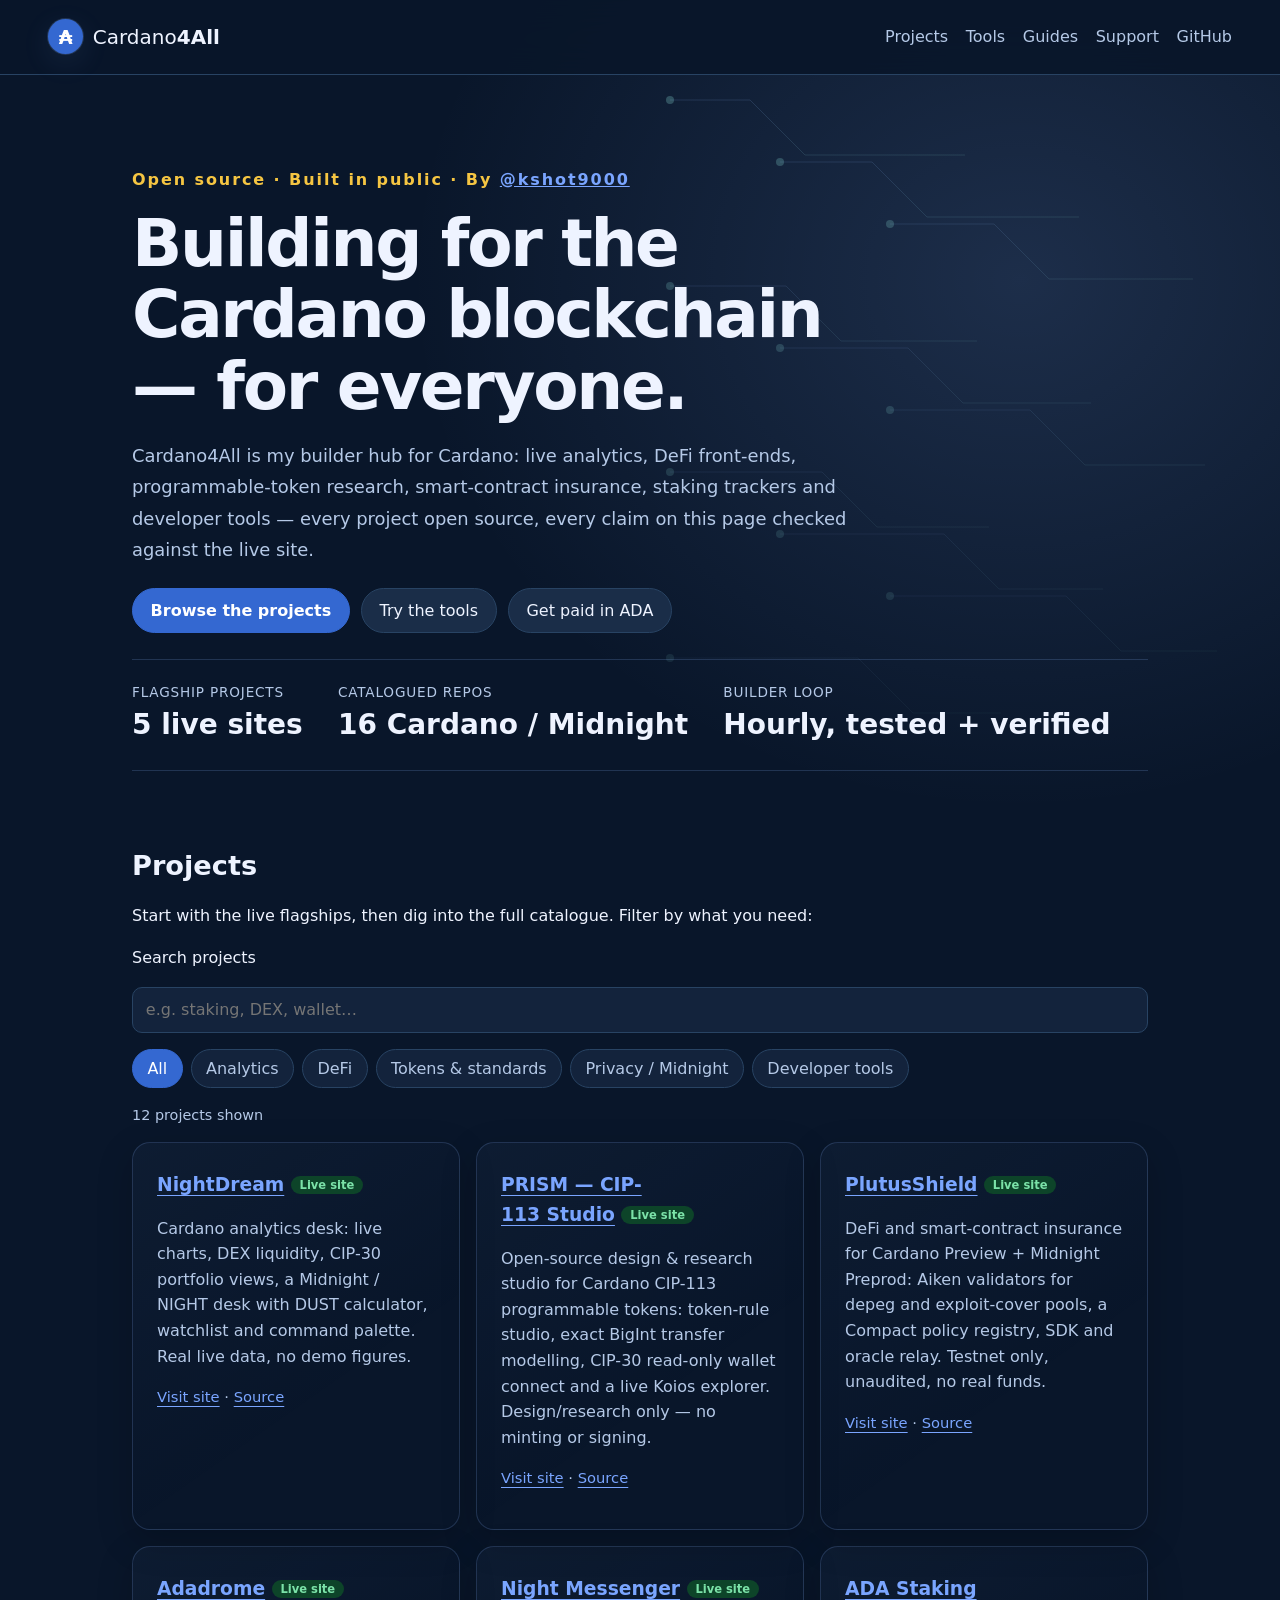
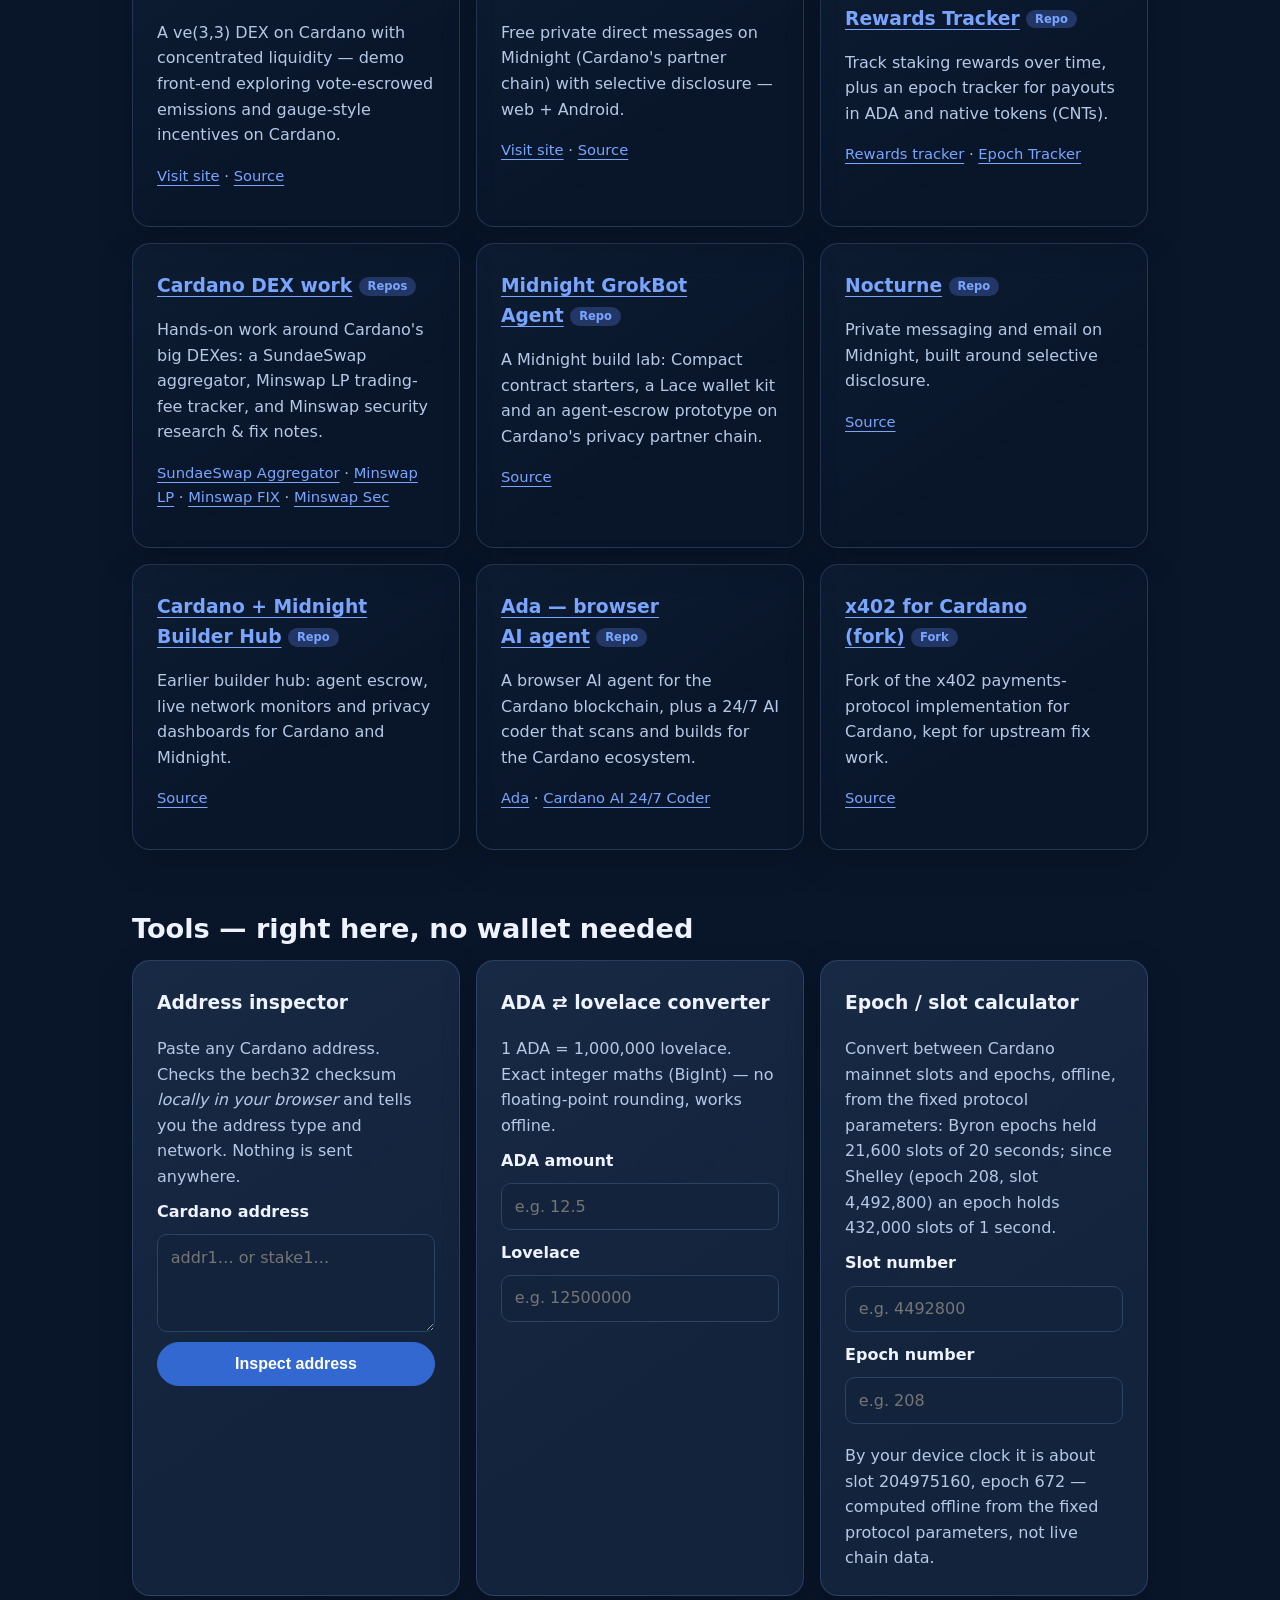
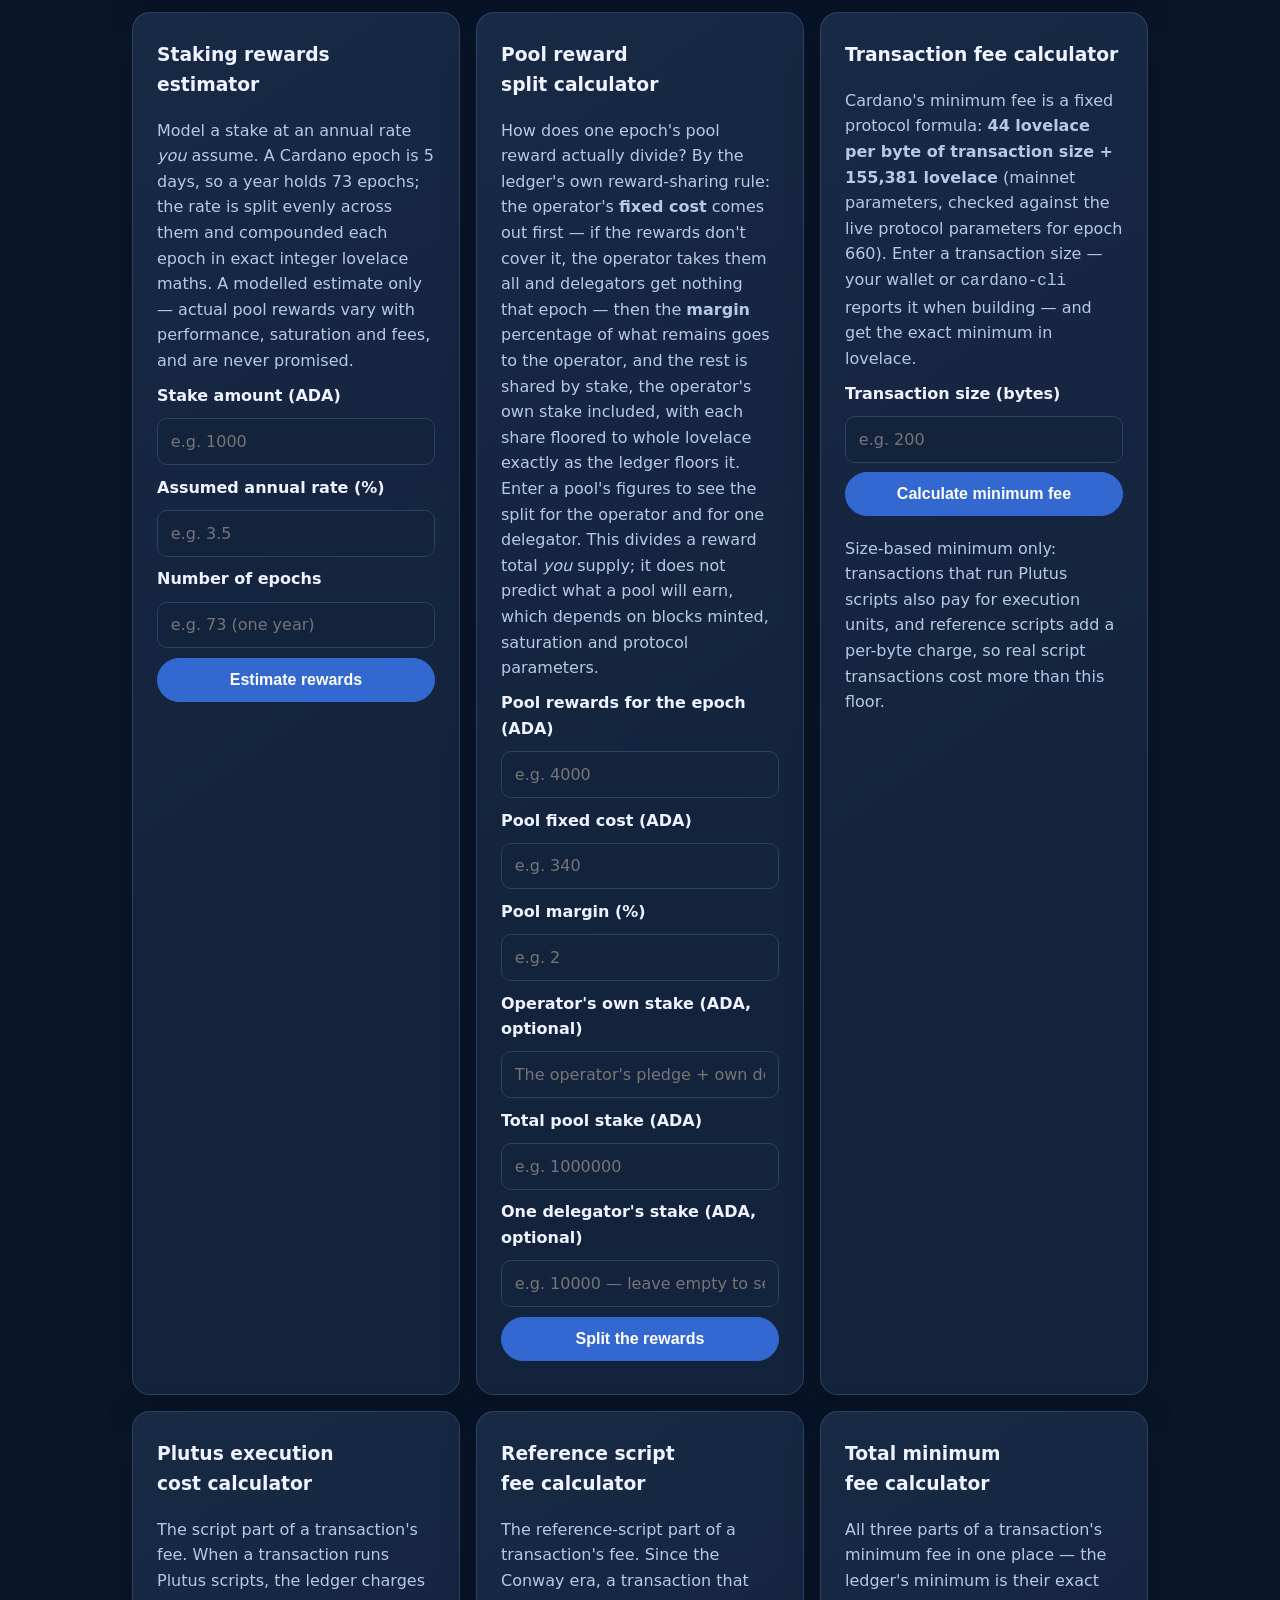
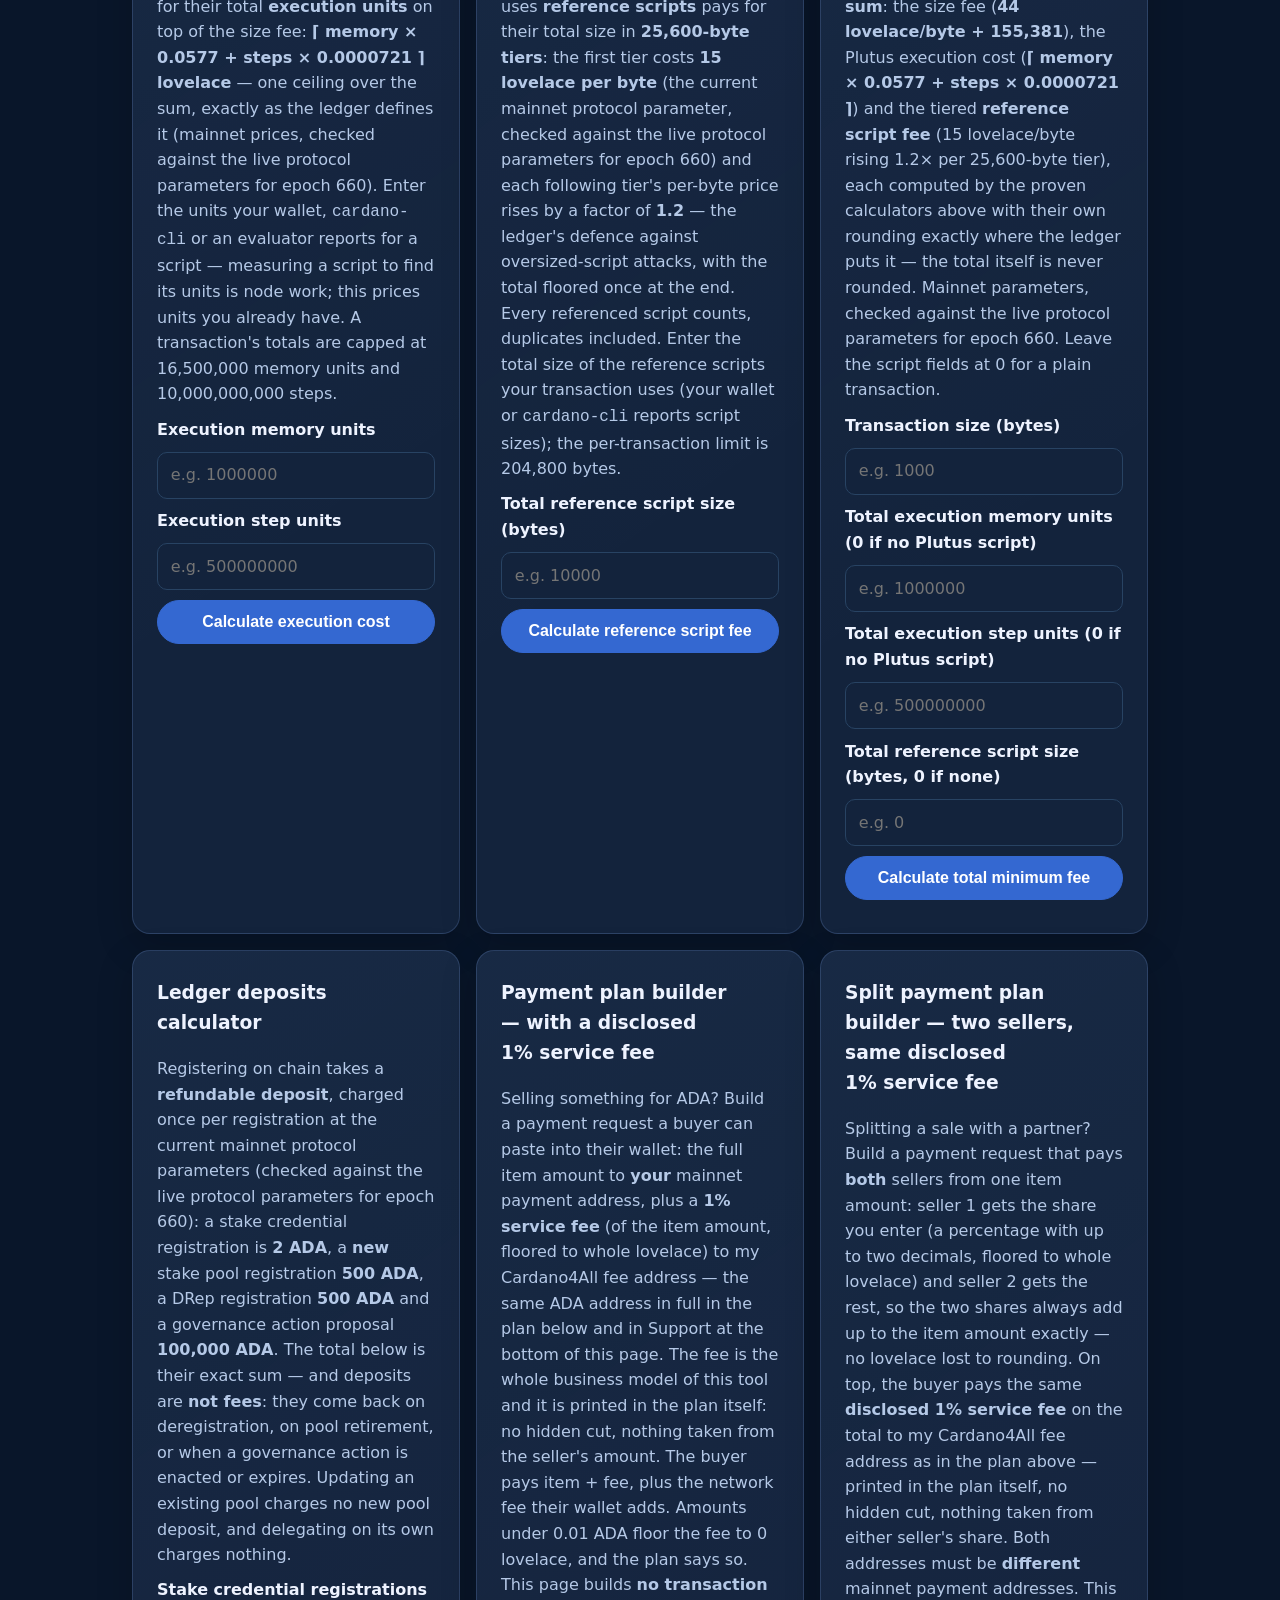
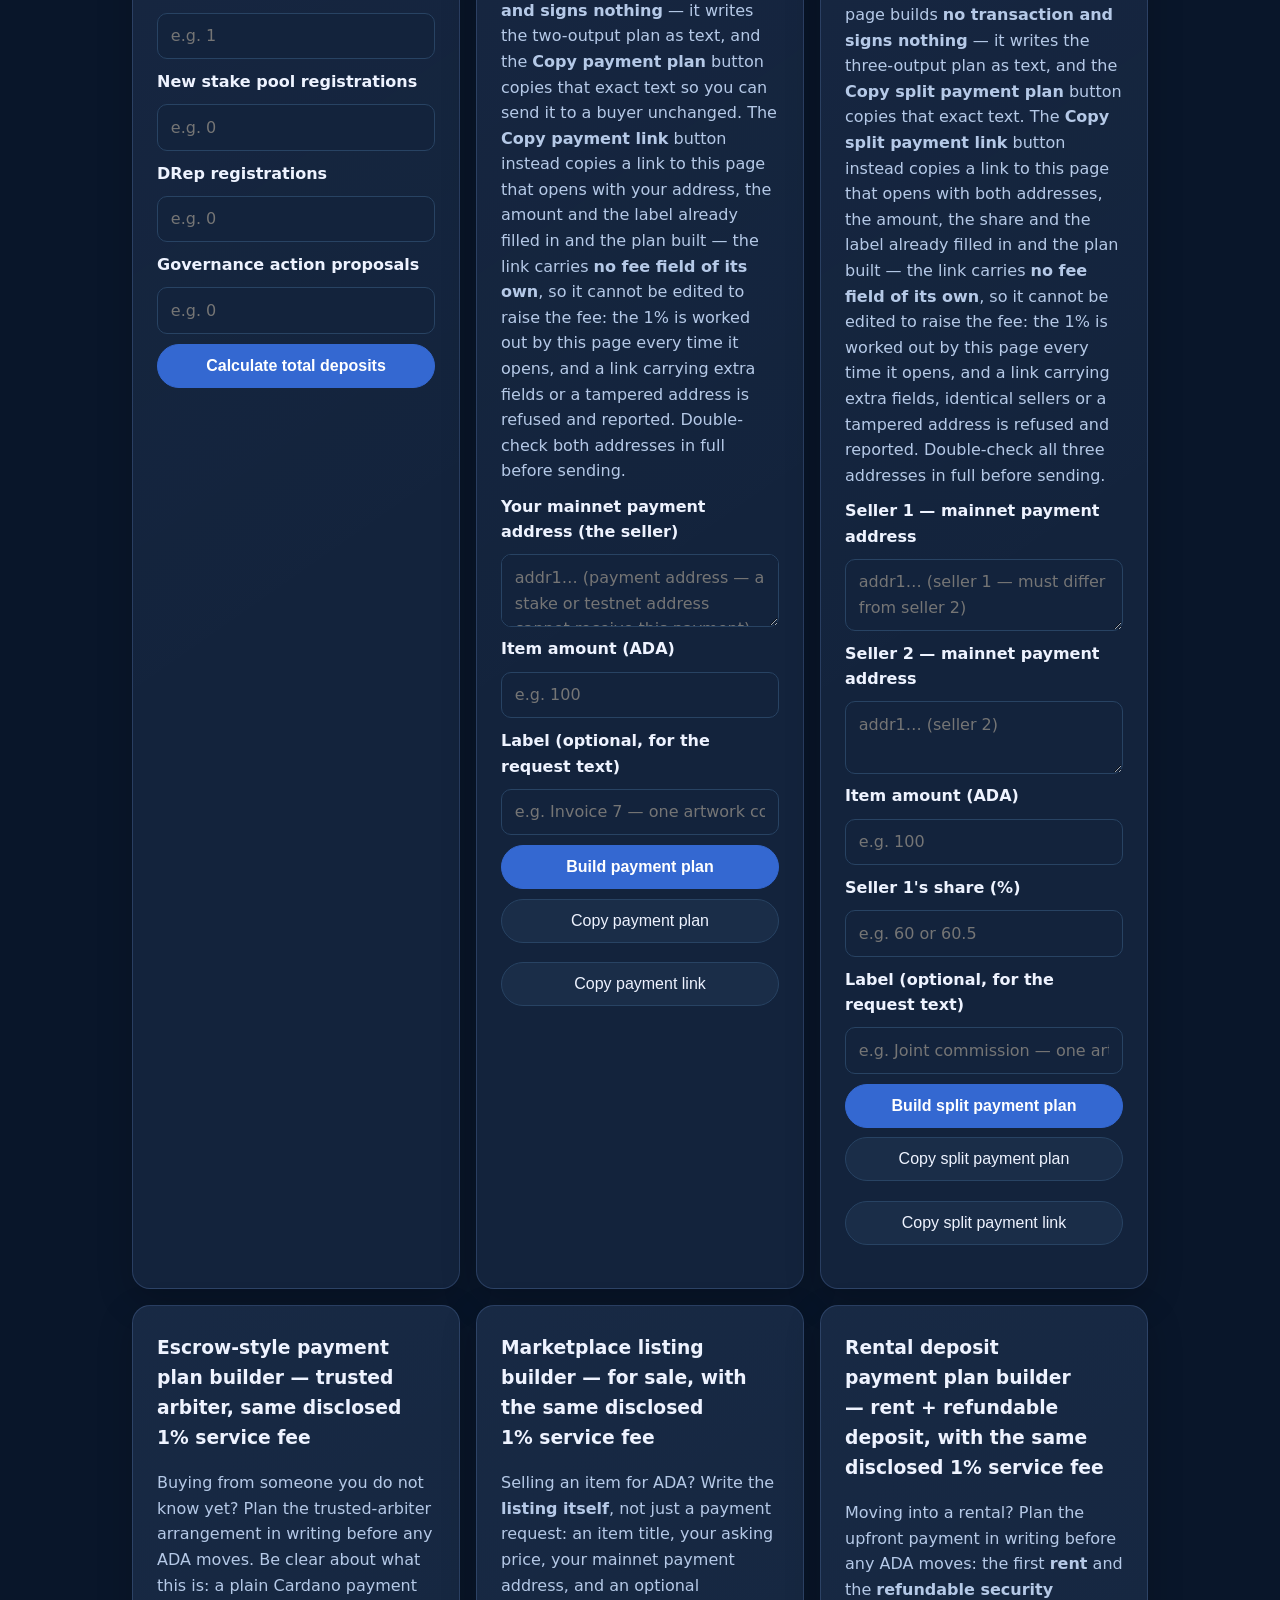
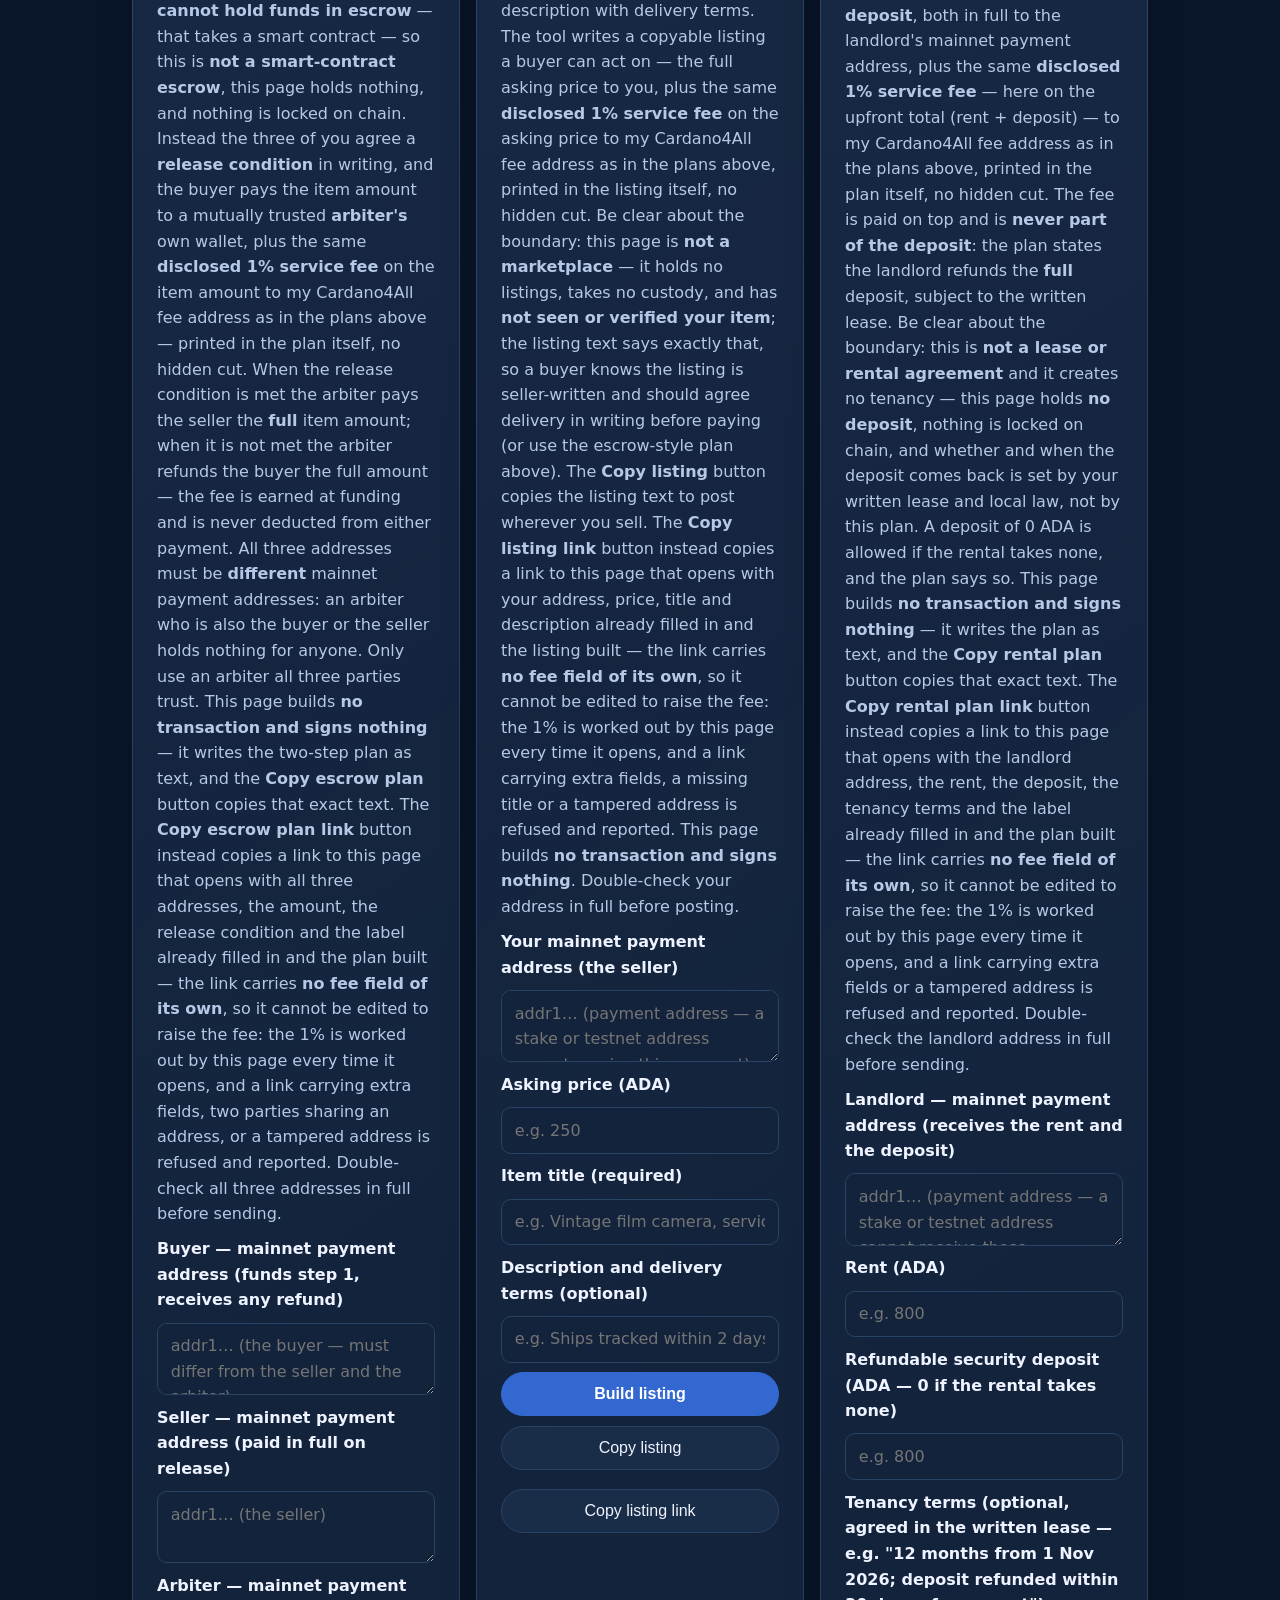
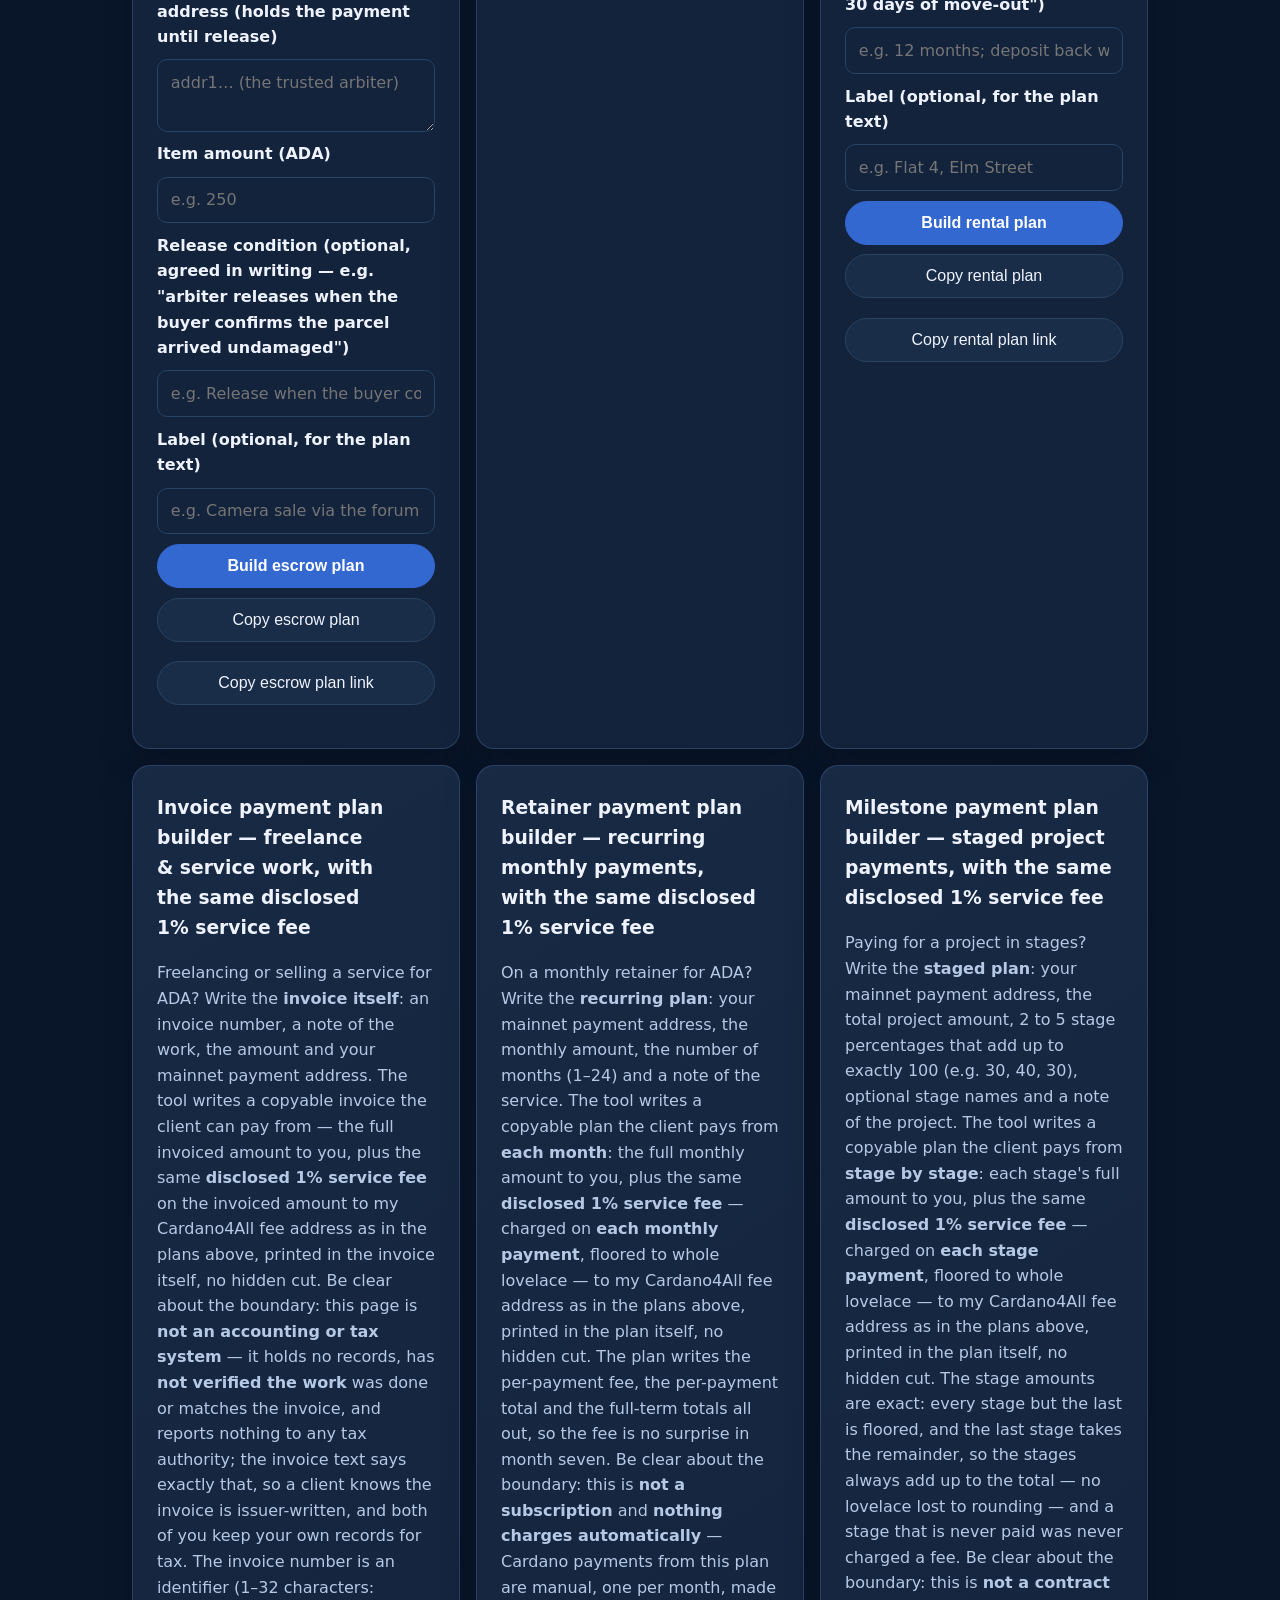
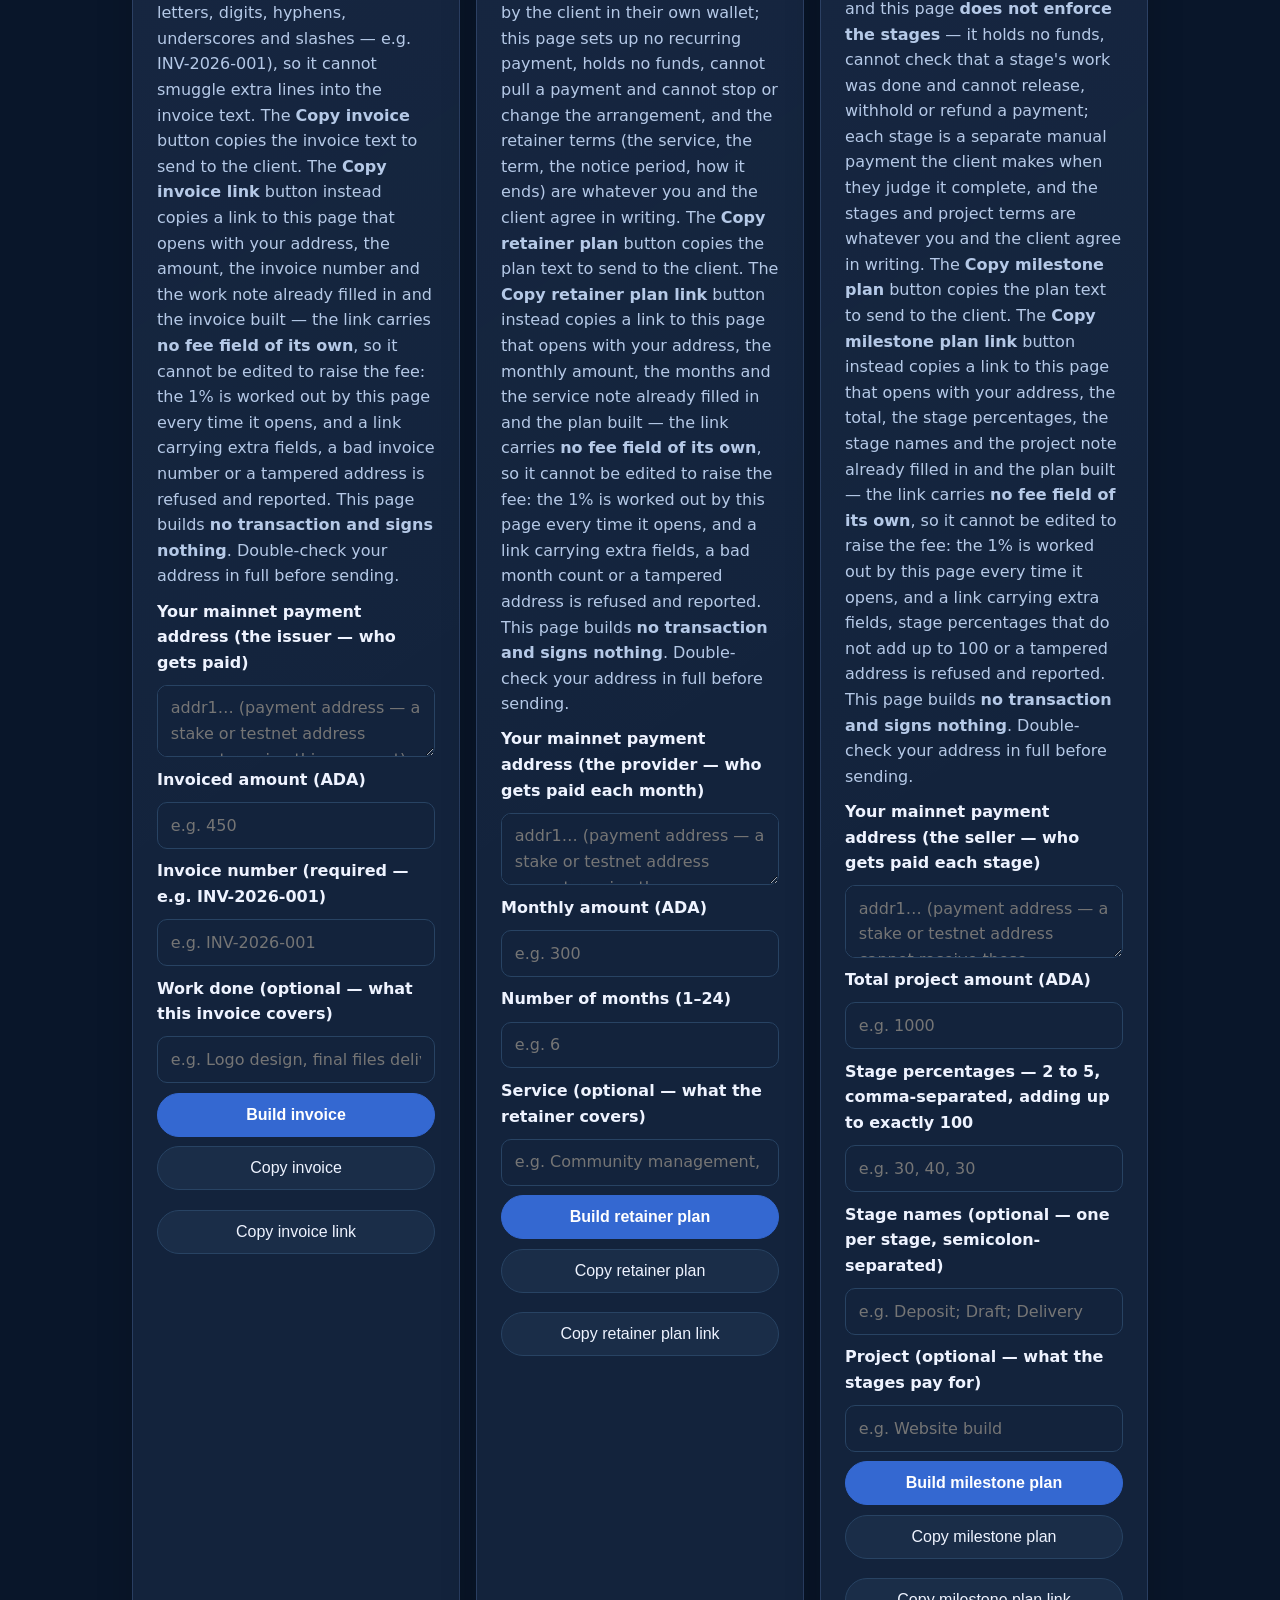
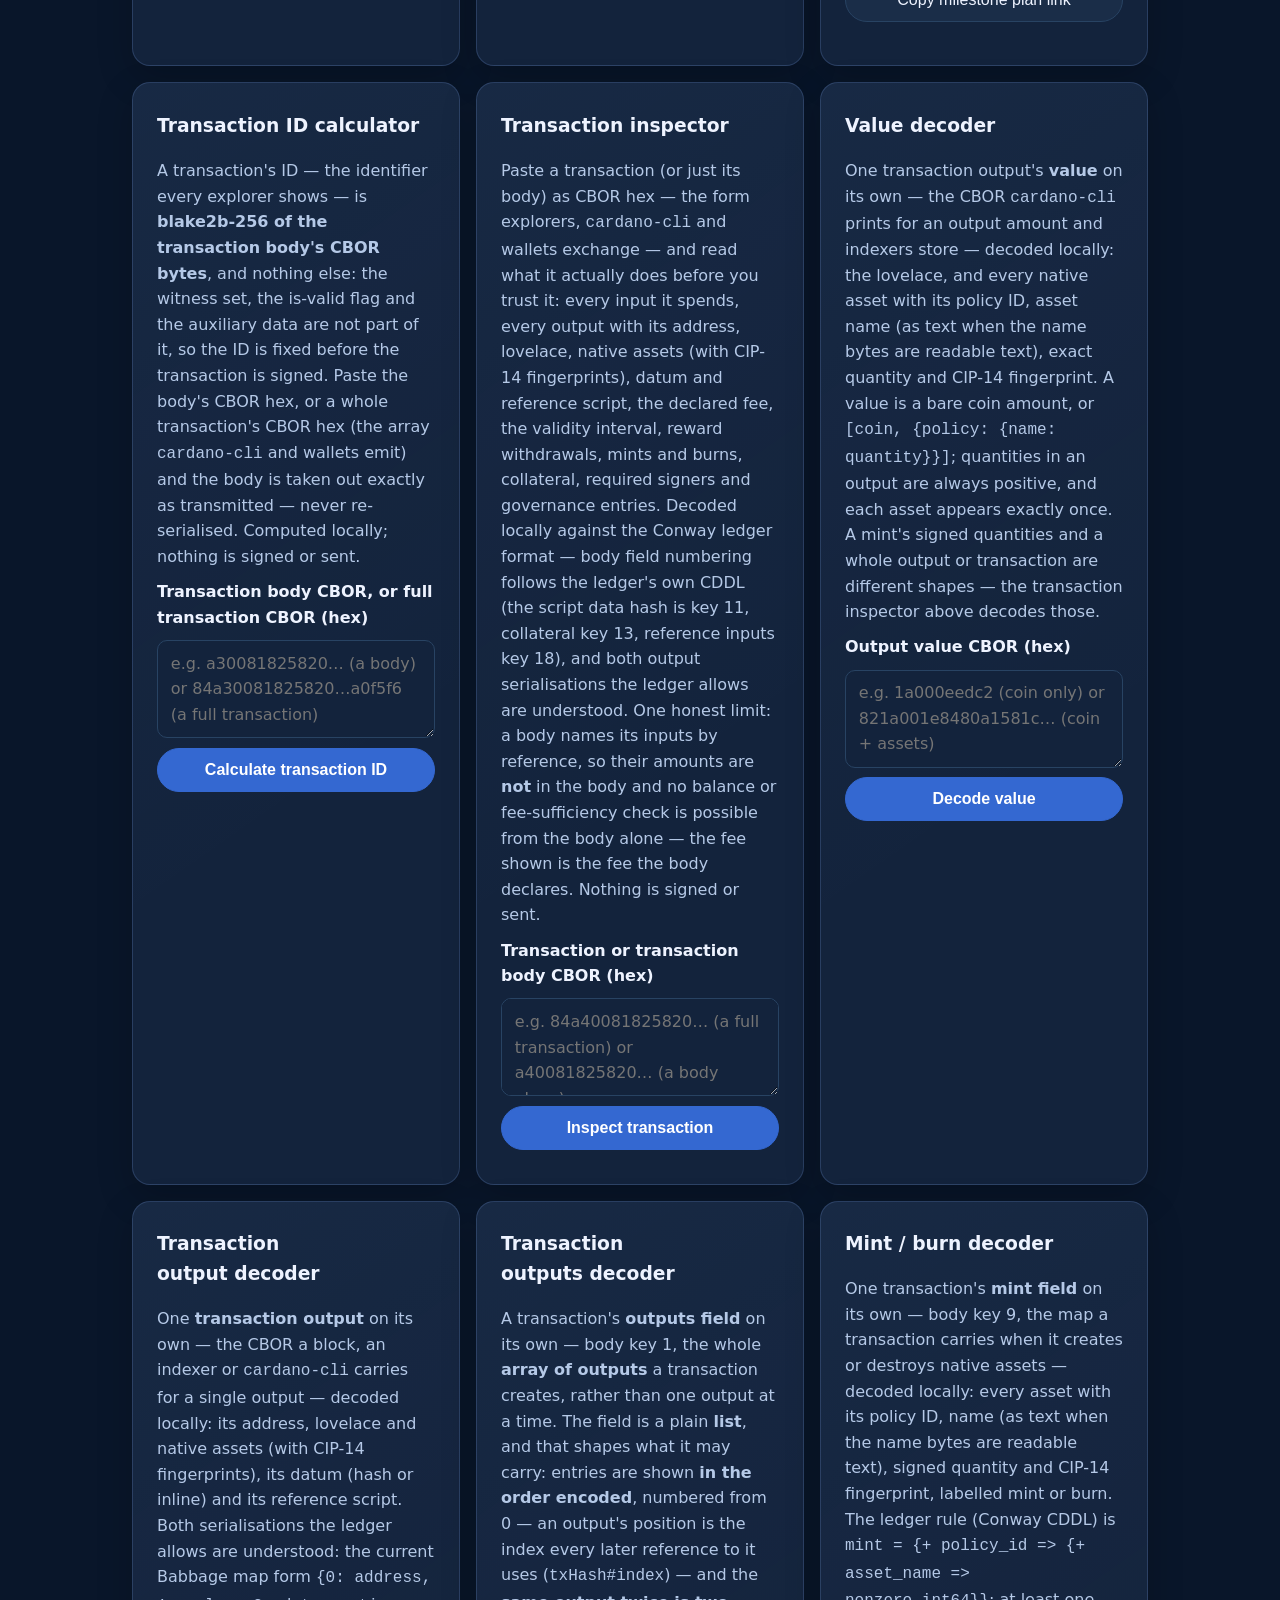
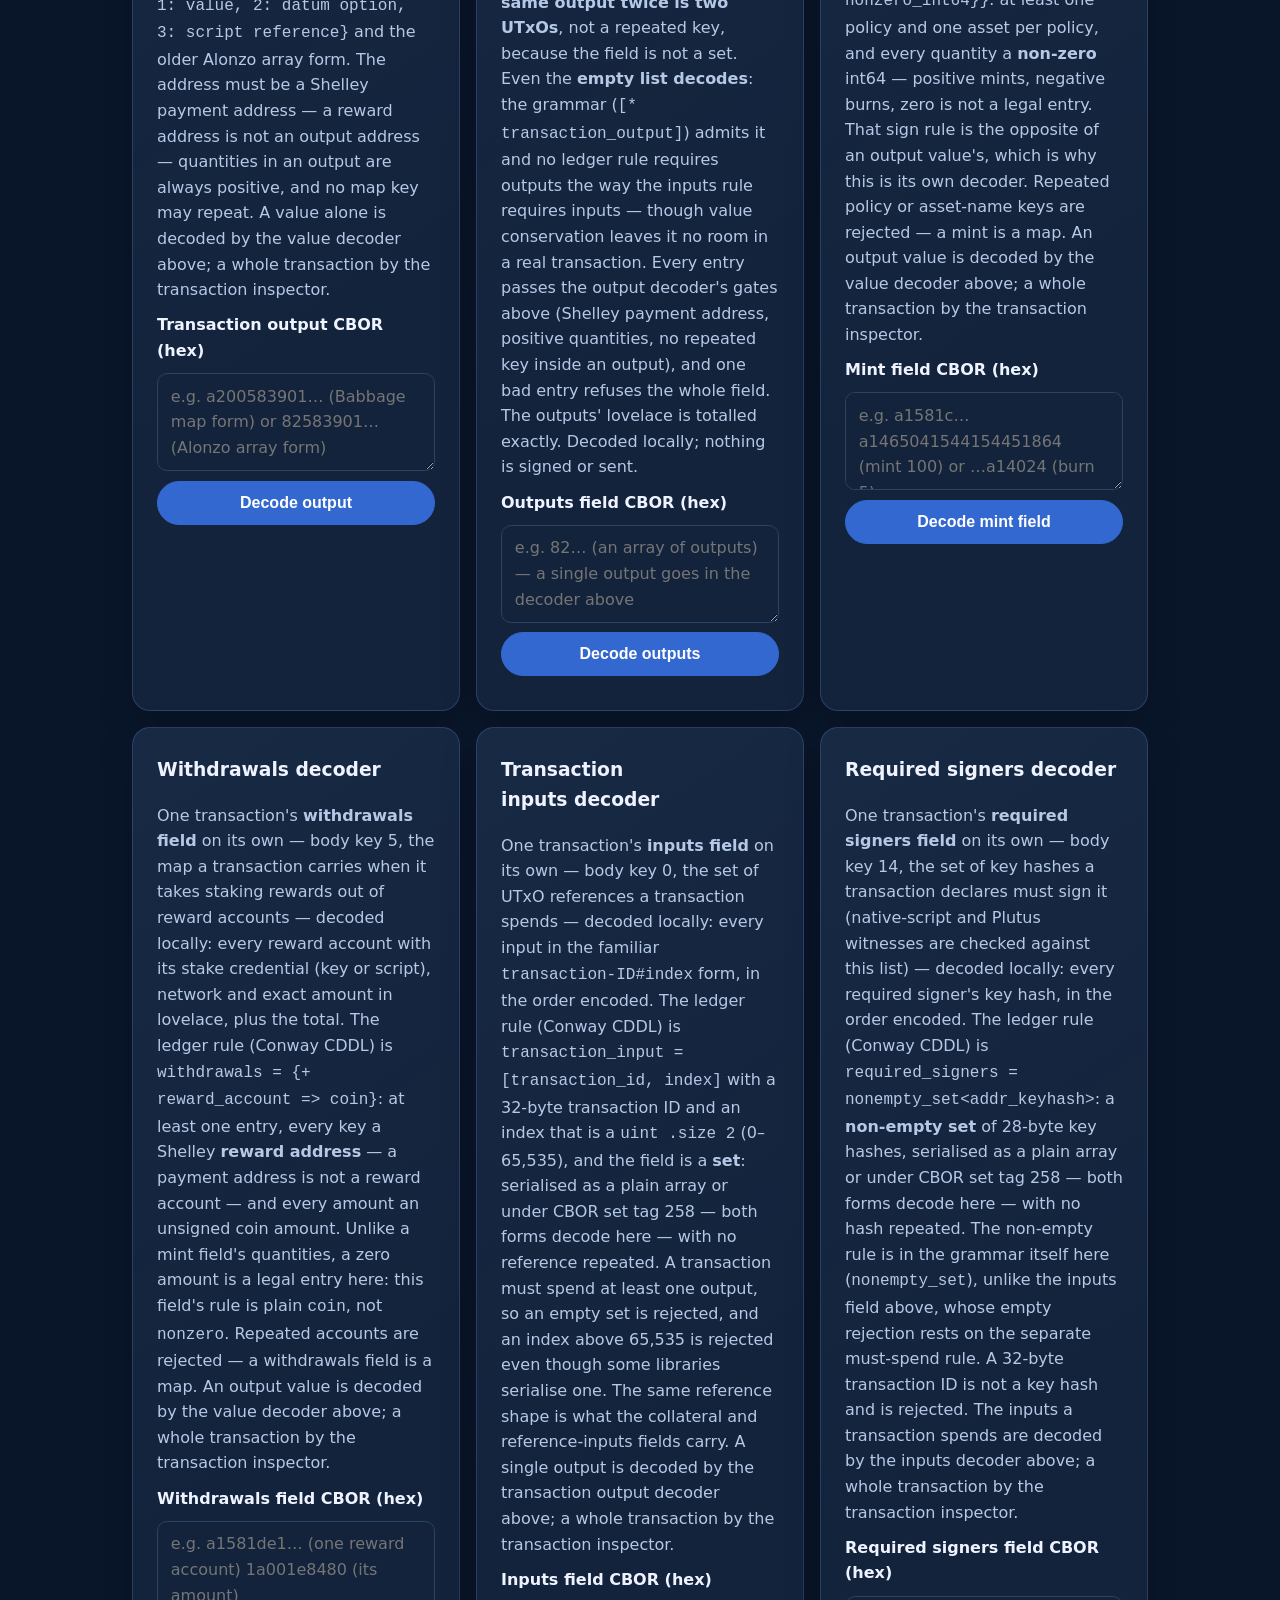
==== commit 741f7932: "Add milestone payment plan builder for staged project payments with the disclosed 1% service fee (pr" ====
--- a/index.html
+++ b/index.html
@@ -23,7 +23,7 @@
 {"@context":"https://schema.org","@type":"WebSite","name":"Cardano4All","url":"https://kshot3000.github.io/Cardano4all/","author":{"@type":"Person","name":"Kyle Cox","url":"https://x.com/kshot9000"},"description":"Free Cardano calculators and developer tools — staking rewards, pool reward splits, transaction fees, epoch/slot conversion, address inspection and CBOR decoding. No wallet needed."}
 </script>
 <script type="application/ld+json">
-{"@context":"https://schema.org","@type":"ItemList","name":"Cardano4All free Cardano tools","itemListElement":[{"@type":"ListItem","position":1,"name":"Cardano address inspector","url":"https://kshot3000.github.io/Cardano4all/#inspector"},{"@type":"ListItem","position":2,"name":"ADA to lovelace converter","url":"https://kshot3000.github.io/Cardano4all/#converter"},{"@type":"ListItem","position":3,"name":"Cardano epoch and slot calculator","url":"https://kshot3000.github.io/Cardano4all/#epochcalc"},{"@type":"ListItem","position":4,"name":"ADA staking rewards estimator","url":"https://kshot3000.github.io/Cardano4all/#stakingcalc"},{"@type":"ListItem","position":5,"name":"Stake pool reward split calculator","url":"https://kshot3000.github.io/Cardano4all/#poolsplit"},{"@type":"ListItem","position":6,"name":"Cardano transaction fee calculator","url":"https://kshot3000.github.io/Cardano4all/#feecalc"},{"@type":"ListItem","position":7,"name":"Plutus execution cost calculator","url":"https://kshot3000.github.io/Cardano4all/#exunitcalc"},{"@type":"ListItem","position":8,"name":"Cardano transaction inspector and CBOR decoders","url":"https://kshot3000.github.io/Cardano4all/#txinspect"},{"@type":"ListItem","position":9,"name":"ADA payment plan builder with disclosed 1% service fee","url":"https://kshot3000.github.io/Cardano4all/#paylink"},{"@type":"ListItem","position":10,"name":"ADA split payment plan builder for two sellers with disclosed 1% service fee","url":"https://kshot3000.github.io/Cardano4all/#splitlink"},{"@type":"ListItem","position":11,"name":"ADA escrow-style payment plan builder with trusted arbiter and disclosed 1% service fee","url":"https://kshot3000.github.io/Cardano4all/#escrowlink"},{"@type":"ListItem","position":12,"name":"ADA marketplace listing builder with disclosed 1% service fee","url":"https://kshot3000.github.io/Cardano4all/#marketlink"},{"@type":"ListItem","position":13,"name":"ADA rental deposit payment plan builder with disclosed 1% service fee","url":"https://kshot3000.github.io/Cardano4all/#rentlink"},{"@type":"ListItem","position":14,"name":"ADA invoice payment plan builder for freelance and service work with disclosed 1% service fee","url":"https://kshot3000.github.io/Cardano4all/#invoicelink"},{"@type":"ListItem","position":15,"name":"ADA retainer payment plan builder for recurring monthly payments with disclosed 1% service fee","url":"https://kshot3000.github.io/Cardano4all/#retainerlink"}]}
+{"@context":"https://schema.org","@type":"ItemList","name":"Cardano4All free Cardano tools","itemListElement":[{"@type":"ListItem","position":1,"name":"Cardano address inspector","url":"https://kshot3000.github.io/Cardano4all/#inspector"},{"@type":"ListItem","position":2,"name":"ADA to lovelace converter","url":"https://kshot3000.github.io/Cardano4all/#converter"},{"@type":"ListItem","position":3,"name":"Cardano epoch and slot calculator","url":"https://kshot3000.github.io/Cardano4all/#epochcalc"},{"@type":"ListItem","position":4,"name":"ADA staking rewards estimator","url":"https://kshot3000.github.io/Cardano4all/#stakingcalc"},{"@type":"ListItem","position":5,"name":"Stake pool reward split calculator","url":"https://kshot3000.github.io/Cardano4all/#poolsplit"},{"@type":"ListItem","position":6,"name":"Cardano transaction fee calculator","url":"https://kshot3000.github.io/Cardano4all/#feecalc"},{"@type":"ListItem","position":7,"name":"Plutus execution cost calculator","url":"https://kshot3000.github.io/Cardano4all/#exunitcalc"},{"@type":"ListItem","position":8,"name":"Cardano transaction inspector and CBOR decoders","url":"https://kshot3000.github.io/Cardano4all/#txinspect"},{"@type":"ListItem","position":9,"name":"ADA payment plan builder with disclosed 1% service fee","url":"https://kshot3000.github.io/Cardano4all/#paylink"},{"@type":"ListItem","position":10,"name":"ADA split payment plan builder for two sellers with disclosed 1% service fee","url":"https://kshot3000.github.io/Cardano4all/#splitlink"},{"@type":"ListItem","position":11,"name":"ADA escrow-style payment plan builder with trusted arbiter and disclosed 1% service fee","url":"https://kshot3000.github.io/Cardano4all/#escrowlink"},{"@type":"ListItem","position":12,"name":"ADA marketplace listing builder with disclosed 1% service fee","url":"https://kshot3000.github.io/Cardano4all/#marketlink"},{"@type":"ListItem","position":13,"name":"ADA rental deposit payment plan builder with disclosed 1% service fee","url":"https://kshot3000.github.io/Cardano4all/#rentlink"},{"@type":"ListItem","position":14,"name":"ADA invoice payment plan builder for freelance and service work with disclosed 1% service fee","url":"https://kshot3000.github.io/Cardano4all/#invoicelink"},{"@type":"ListItem","position":15,"name":"ADA retainer payment plan builder for recurring monthly payments with disclosed 1% service fee","url":"https://kshot3000.github.io/Cardano4all/#retainerlink"},{"@type":"ListItem","position":16,"name":"ADA milestone payment plan builder for staged project payments with disclosed 1% service fee","url":"https://kshot3000.github.io/Cardano4all/#milestonelink"}]}
 </script>
 <link rel="icon" href="data:image/svg+xml,%3Csvg xmlns='http://www.w3.org/2000/svg' viewBox='0 0 32 32'%3E%3Ccircle cx='16' cy='16' r='14' fill='%230033ad'/%3E%3Ccircle cx='16' cy='11' r='3' fill='%23fff'/%3E%3Ccircle cx='10' cy='19' r='2.4' fill='%23fff'/%3E%3Ccircle cx='22' cy='19' r='2.4' fill='%23fff'/%3E%3C/svg%3E">
 <link rel="stylesheet" href="styles.css?v=1">
@@ -392,6 +392,26 @@
         <p id="retainerlink-link-status" role="status" aria-live="polite"></p>
         <p id="retainerlink-result" role="status" aria-live="polite" style="white-space: pre-line"></p>
       </form>
+      <form class="tool" id="milestonelink">
+        <h3>Milestone payment plan builder — staged project payments, with the same disclosed 1% service fee</h3>
+        <p>Paying for a project in stages? Write the <strong>staged plan</strong>: your mainnet payment address, the total project amount, 2 to 5 stage percentages that add up to exactly 100 (e.g. 30, 40, 30), optional stage names and a note of the project. The tool writes a copyable plan the client pays from <strong>stage by stage</strong>: each stage's full amount to you, plus the same <strong>disclosed 1% service fee</strong> — charged on <strong>each stage payment</strong>, floored to whole lovelace — to my Cardano4All fee address as in the plans above, printed in the plan itself, no hidden cut. The stage amounts are exact: every stage but the last is floored, and the last stage takes the remainder, so the stages always add up to the total — no lovelace lost to rounding — and a stage that is never paid was never charged a fee. Be clear about the boundary: this is <strong>not a contract</strong> and this page <strong>does not enforce the stages</strong> — it holds no funds, cannot check that a stage's work was done and cannot release, withhold or refund a payment; each stage is a separate manual payment the client makes when they judge it complete, and the stages and project terms are whatever you and the client agree in writing. The <strong>Copy milestone plan</strong> button copies the plan text to send to the client. The <strong>Copy milestone plan link</strong> button instead copies a link to this page that opens with your address, the total, the stage percentages, the stage names and the project note already filled in and the plan built — the link carries <strong>no fee field of its own</strong>, so it cannot be edited to raise the fee: the 1% is worked out by this page every time it opens, and a link carrying extra fields, stage percentages that do not add up to 100 or a tampered address is refused and reported. This page builds <strong>no transaction and signs nothing</strong>. Double-check your address in full before sending.</p>
+        <label for="mil-payee">Your mainnet payment address (the seller — who gets paid each stage)</label>
+        <textarea id="mil-payee" rows="2" spellcheck="false" placeholder="addr1… (payment address — a stake or testnet address cannot receive these payments)"></textarea>
+        <label for="mil-total">Total project amount (ADA)</label>
+        <input id="mil-total" inputmode="decimal" placeholder="e.g. 1000" autocomplete="off">
+        <label for="mil-stages">Stage percentages — 2 to 5, comma-separated, adding up to exactly 100</label>
+        <input id="mil-stages" type="text" spellcheck="false" placeholder="e.g. 30, 40, 30" autocomplete="off">
+        <label for="mil-labels">Stage names (optional — one per stage, semicolon-separated)</label>
+        <input id="mil-labels" type="text" spellcheck="false" placeholder="e.g. Deposit; Draft; Delivery" autocomplete="off">
+        <label for="mil-project">Project (optional — what the stages pay for)</label>
+        <input id="mil-project" type="text" spellcheck="false" placeholder="e.g. Website build" autocomplete="off">
+        <button type="submit" class="btn primary">Build milestone plan</button>
+        <button type="button" id="copy-milestonelink" class="btn">Copy milestone plan</button>
+        <p id="milestonelink-copy-status" role="status" aria-live="polite"></p>
+        <button type="button" id="copy-milestonelink-url" class="btn">Copy milestone plan link</button>
+        <p id="milestonelink-link-status" role="status" aria-live="polite"></p>
+        <p id="milestonelink-result" role="status" aria-live="polite" style="white-space: pre-line"></p>
+      </form>
       <form class="tool" id="txidcalc">
         <h3>Transaction ID calculator</h3>
         <p>A transaction's ID — the identifier every explorer shows — is <strong>blake2b-256 of the transaction body's CBOR bytes</strong>, and nothing else: the witness set, the is-valid flag and the auxiliary data are not part of it, so the ID is fixed before the transaction is signed. Paste the body's CBOR hex, or a whole transaction's CBOR hex (the array <code>cardano-cli</code> and wallets emit) and the body is taken out exactly as transmitted — never re-serialised. Computed locally; nothing is signed or sent.</p>
@@ -804,6 +824,6 @@
   <p>Cardano4All · Open source by Kyle Cox (@kshot9000) · Not affiliated with the Cardano Foundation, IOG or Intersect — an independent builder project.</p>
   <p>ADA donations: addr1q8hnl6vl5a6k3rw3n5g3jtte696zcl76kfatzv7gpswa9r0dj7fma6klq55y4ffm7tf0em09udnyhuk4ah92pl5x9jpqjae44v</p>
 </footer>
-<script src="app.js?v=59"></script>
+<script src="app.js?v=60"></script>
 </body>
 </html>
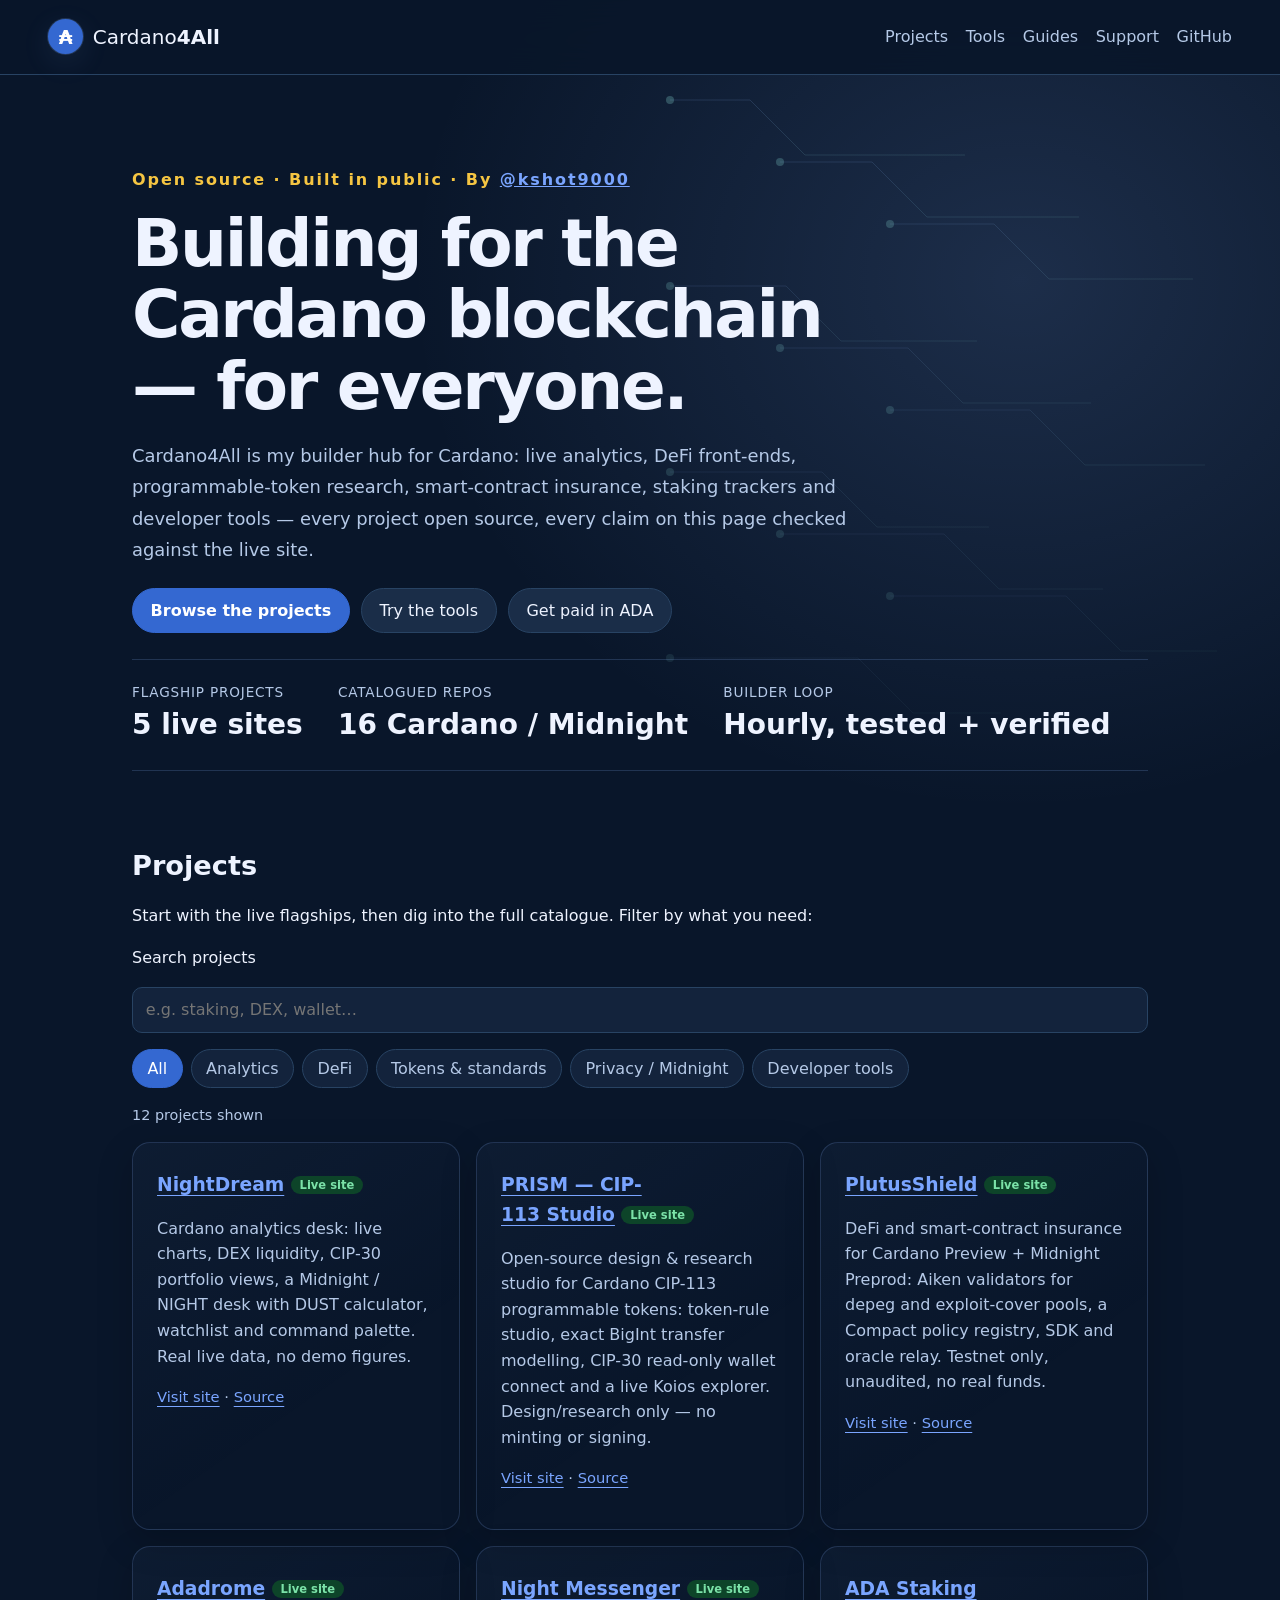
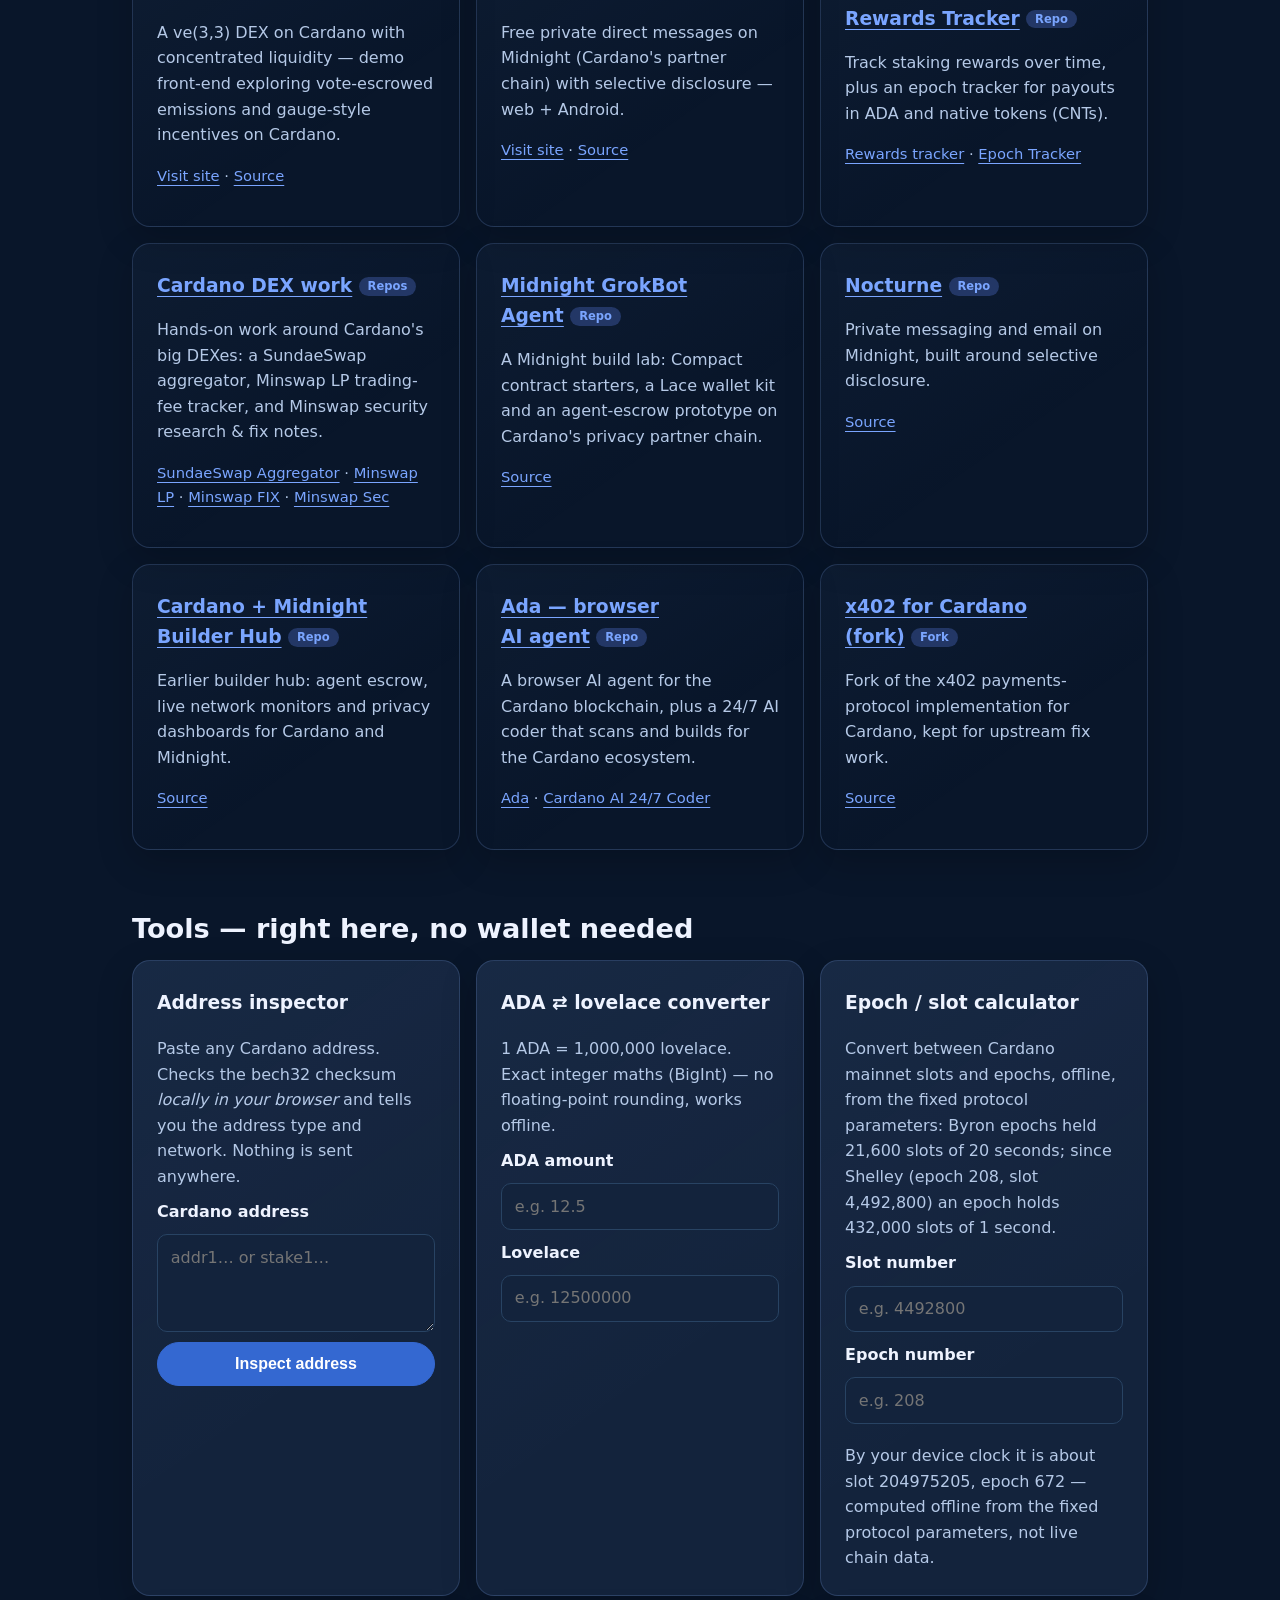
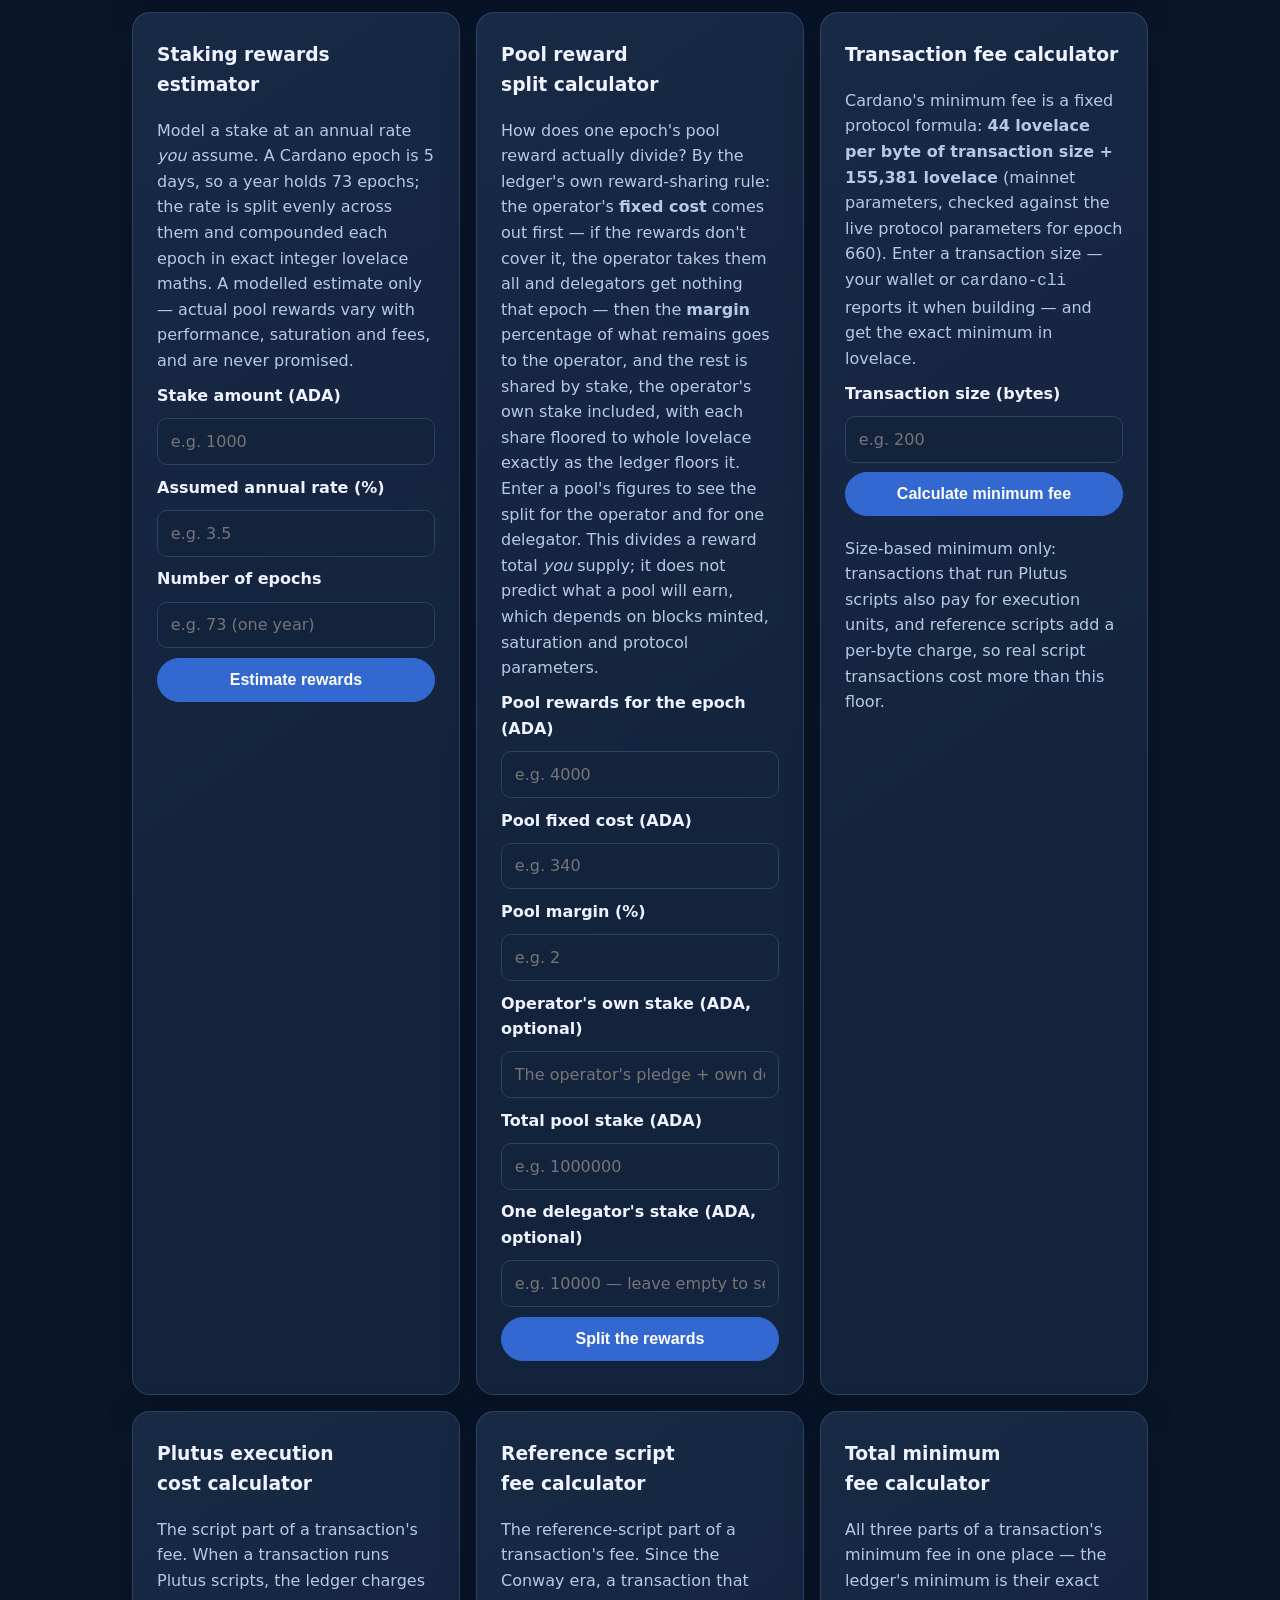
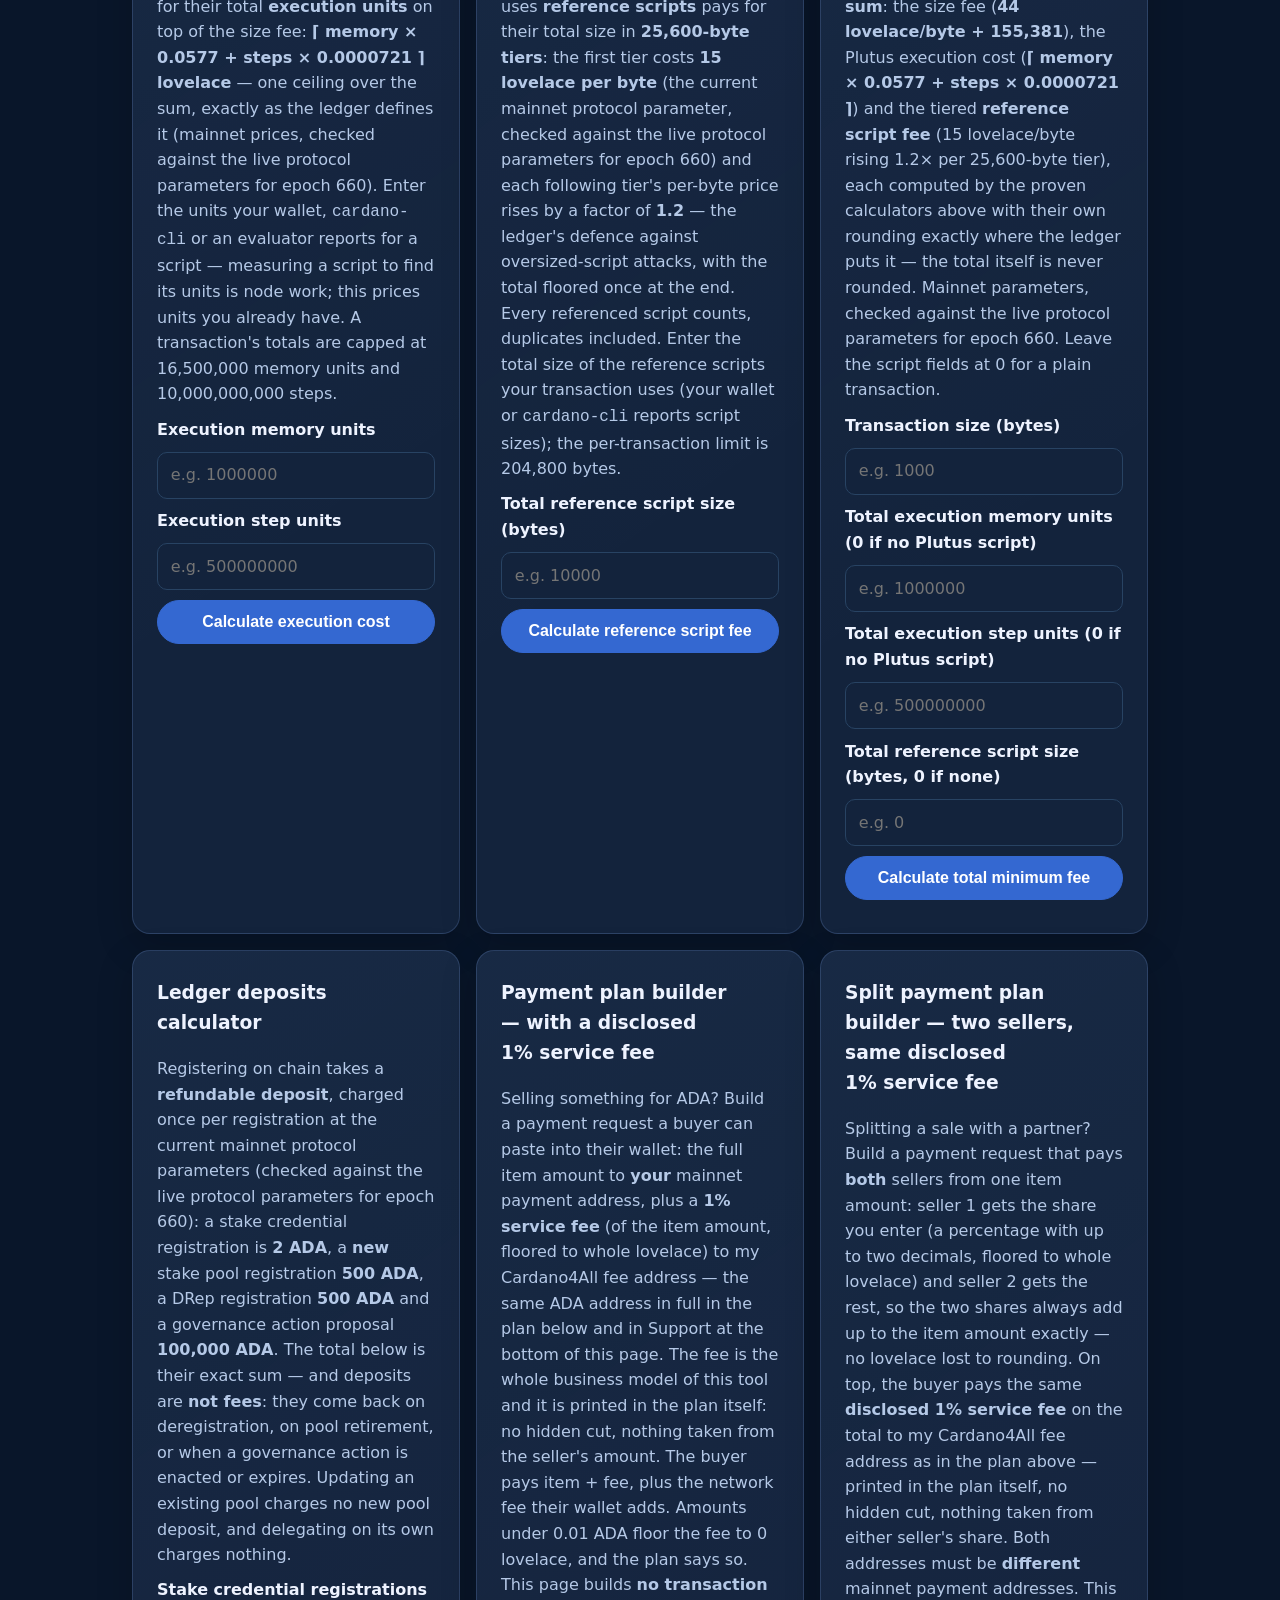
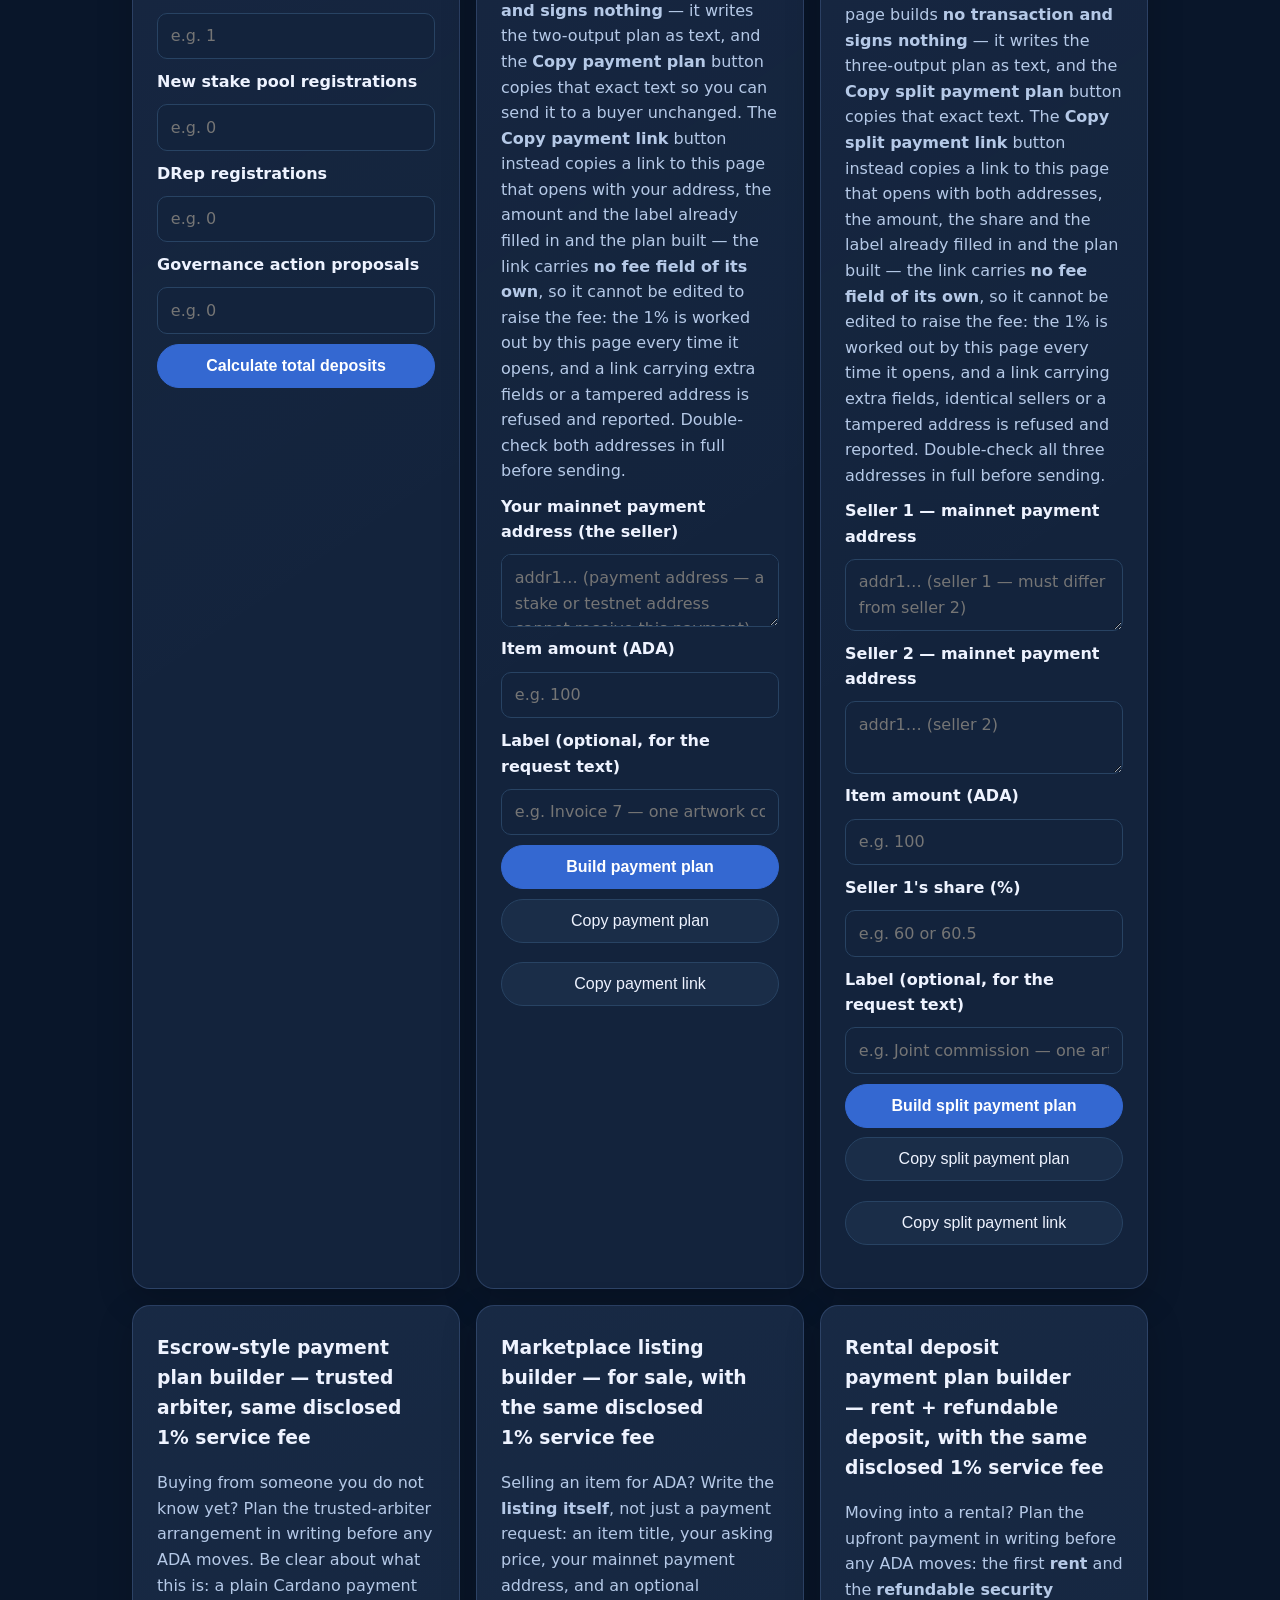
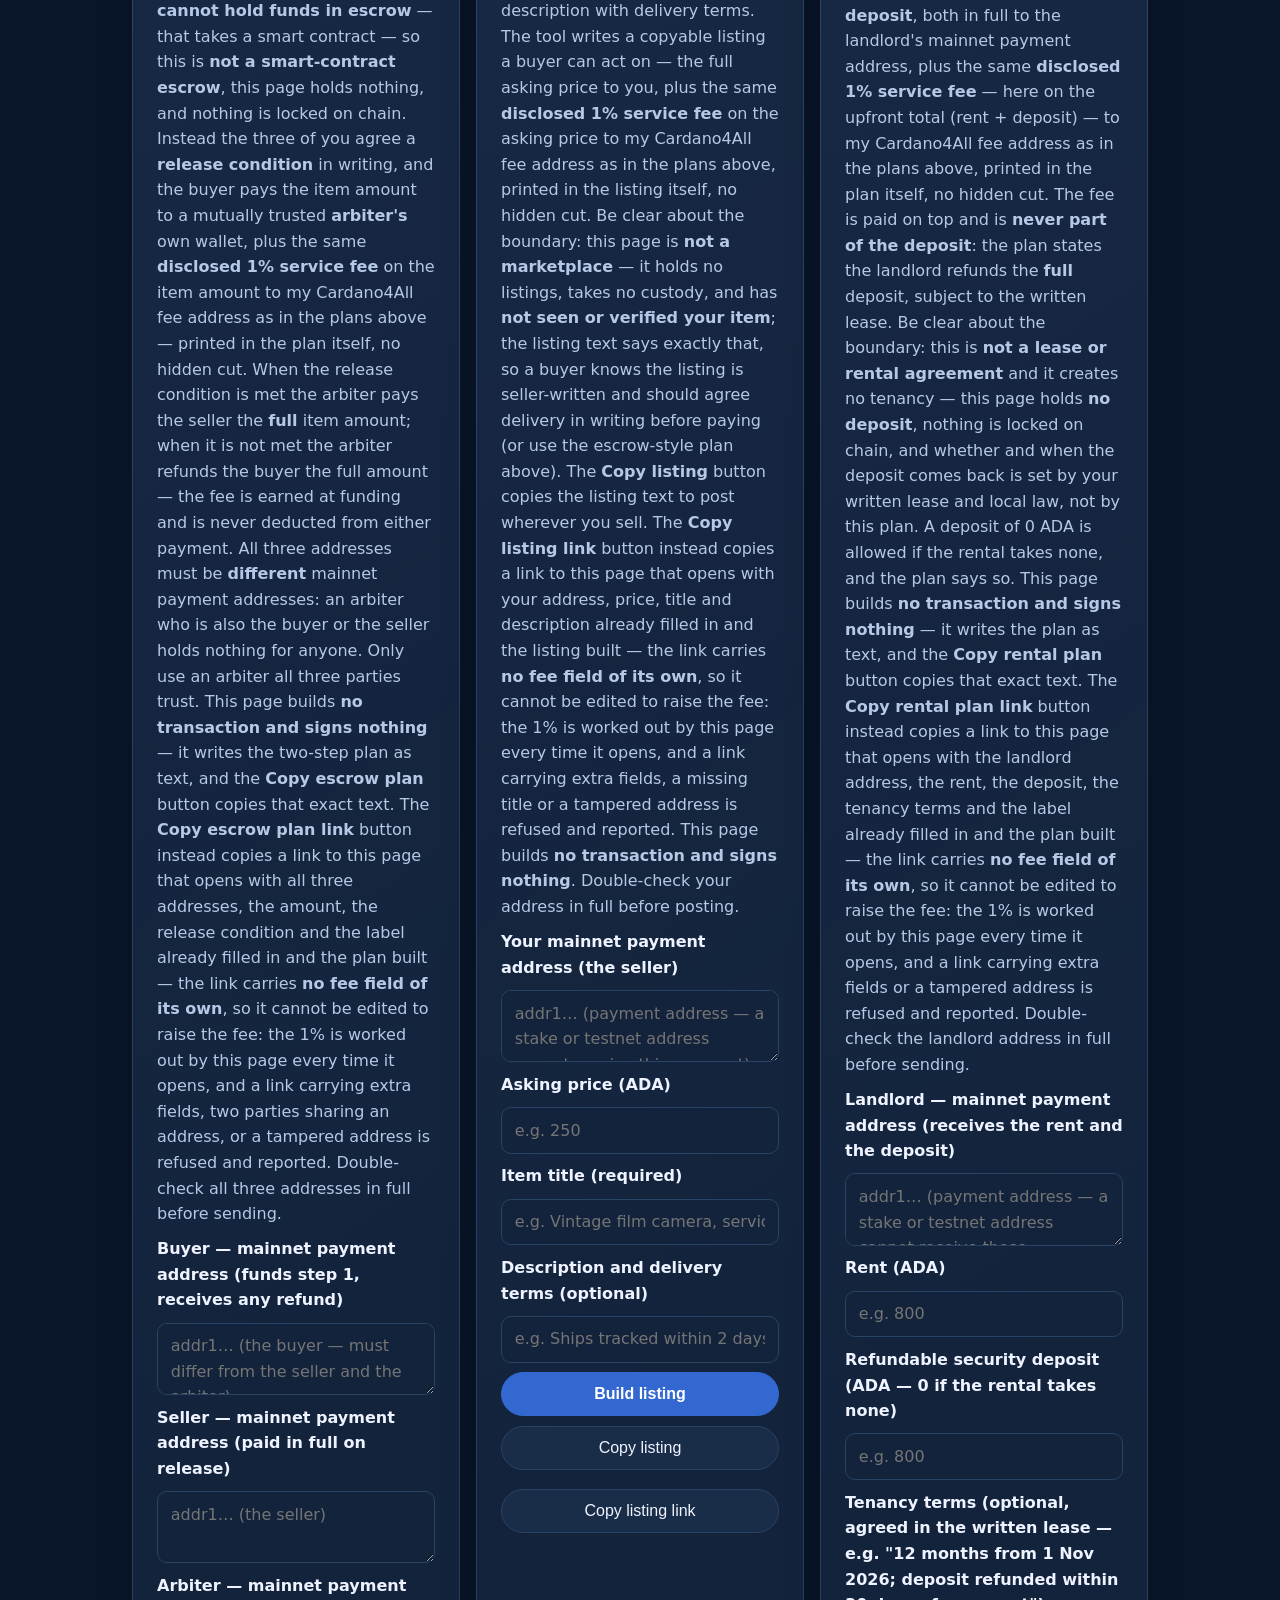
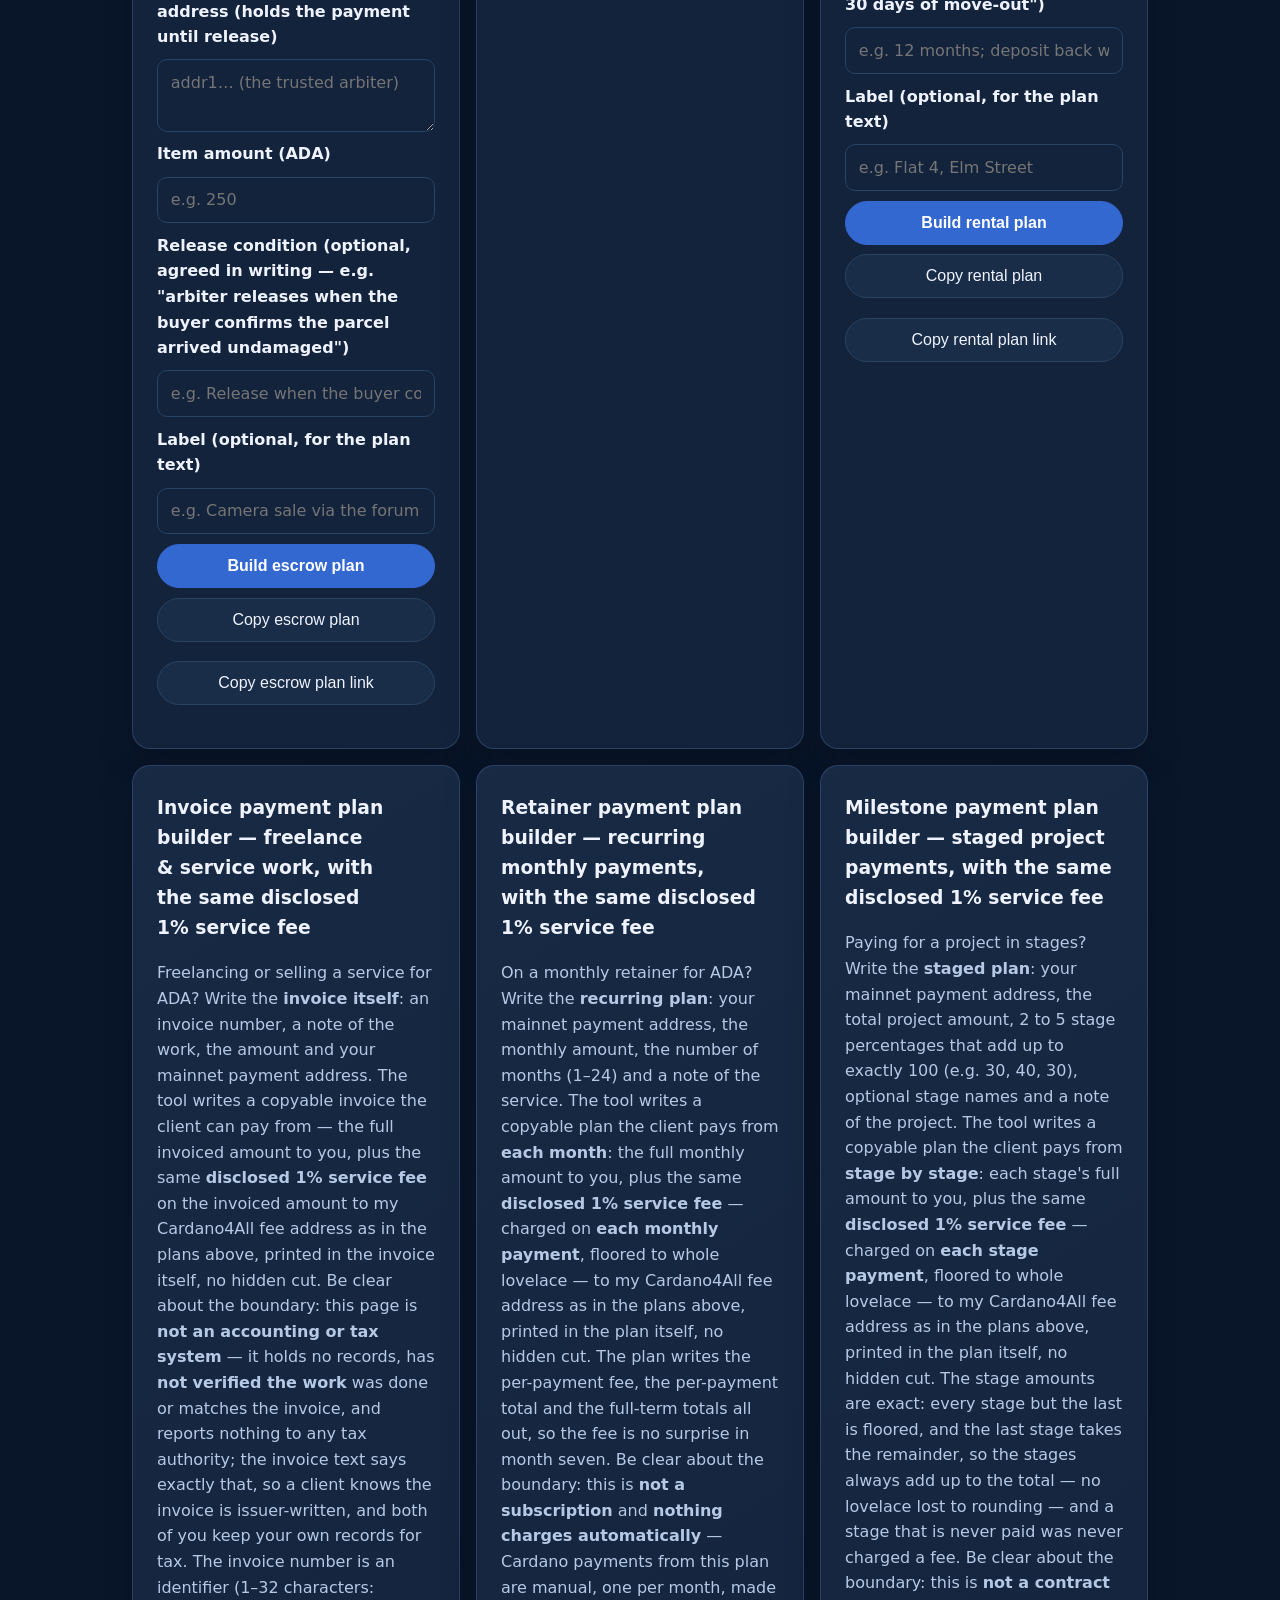
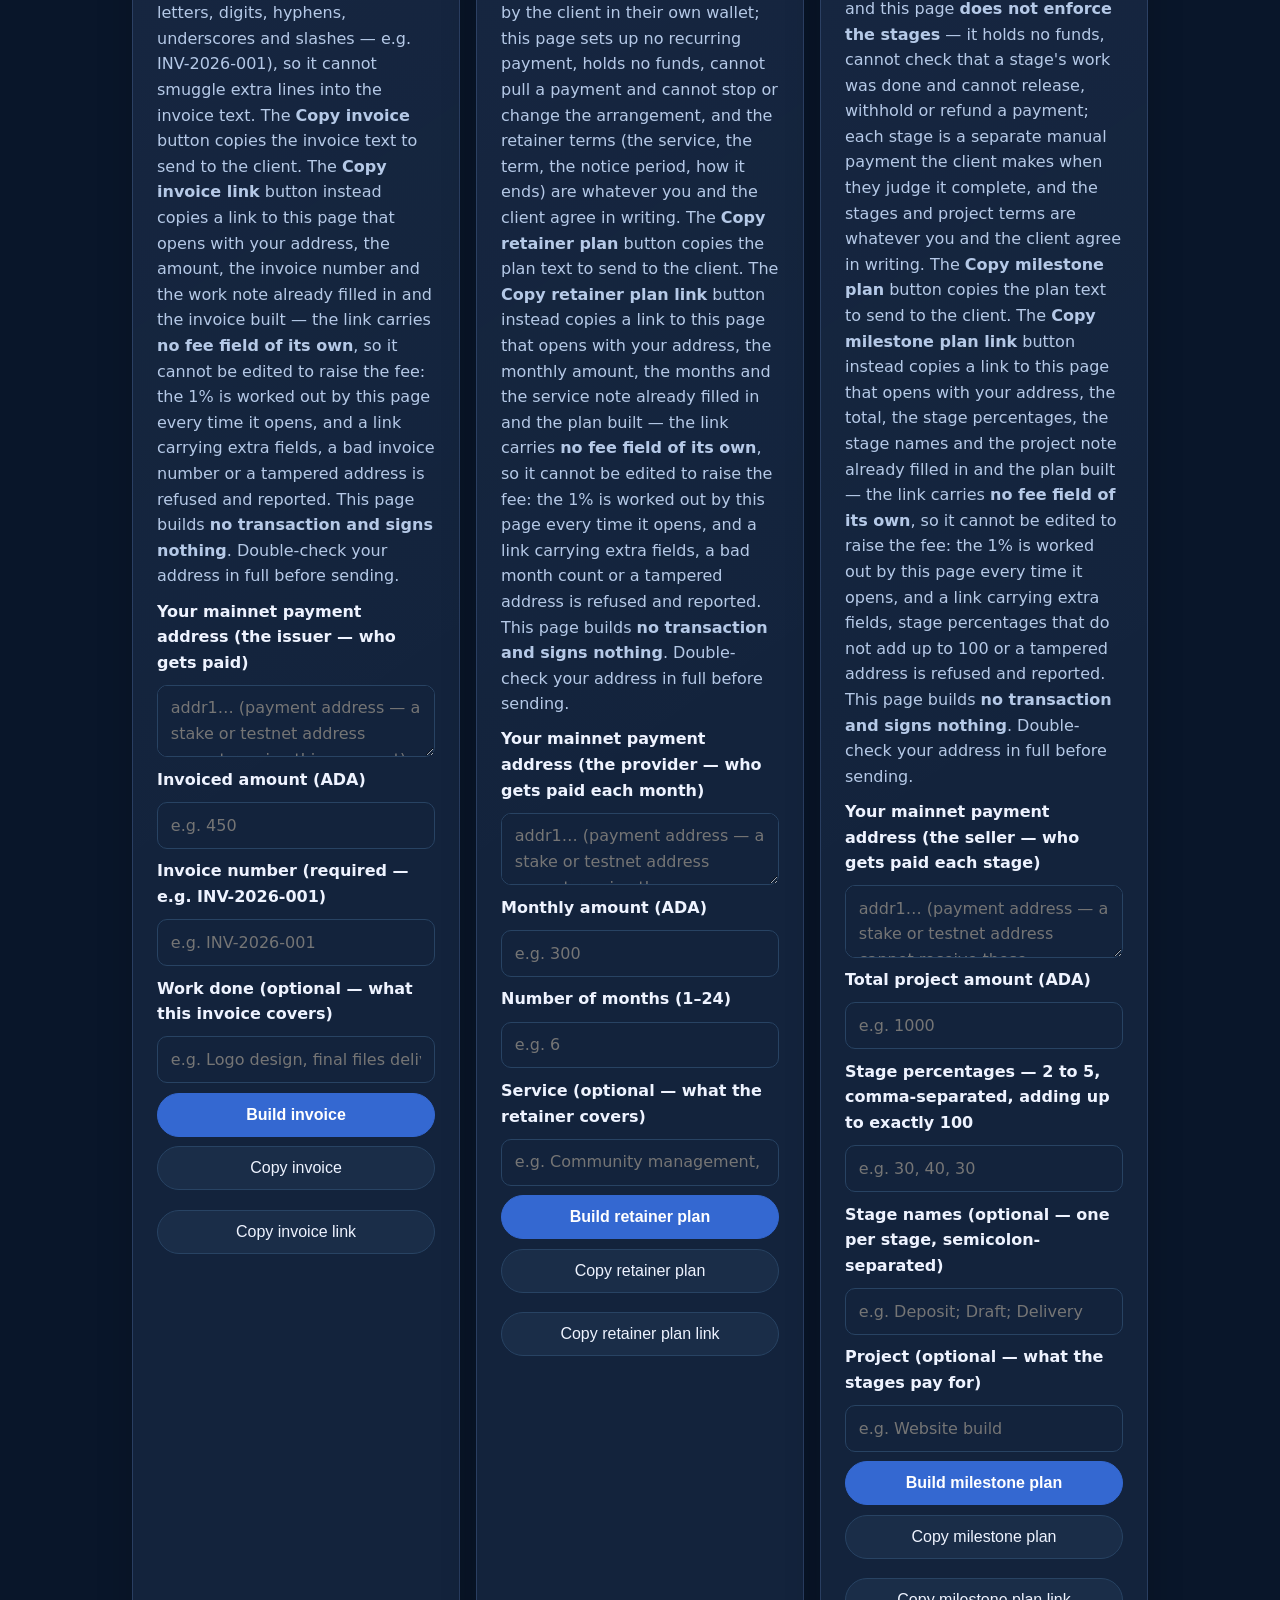
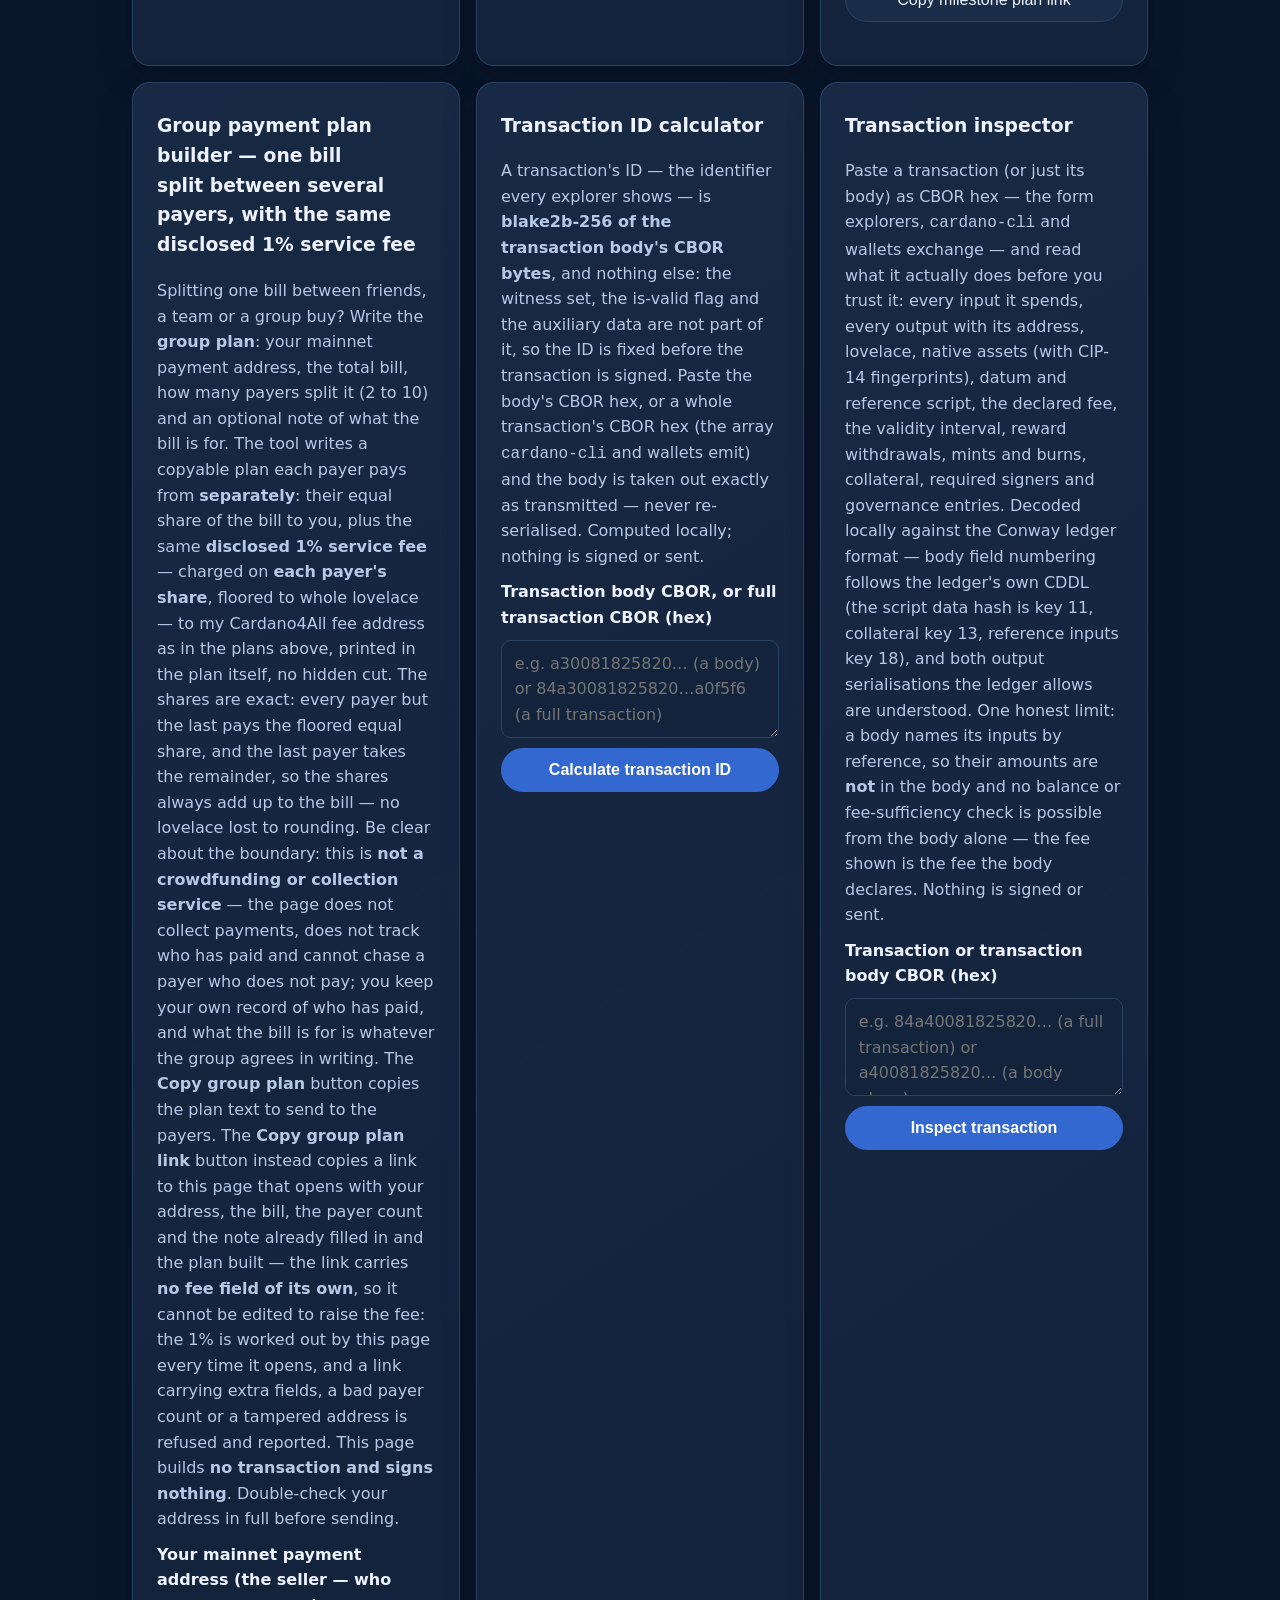
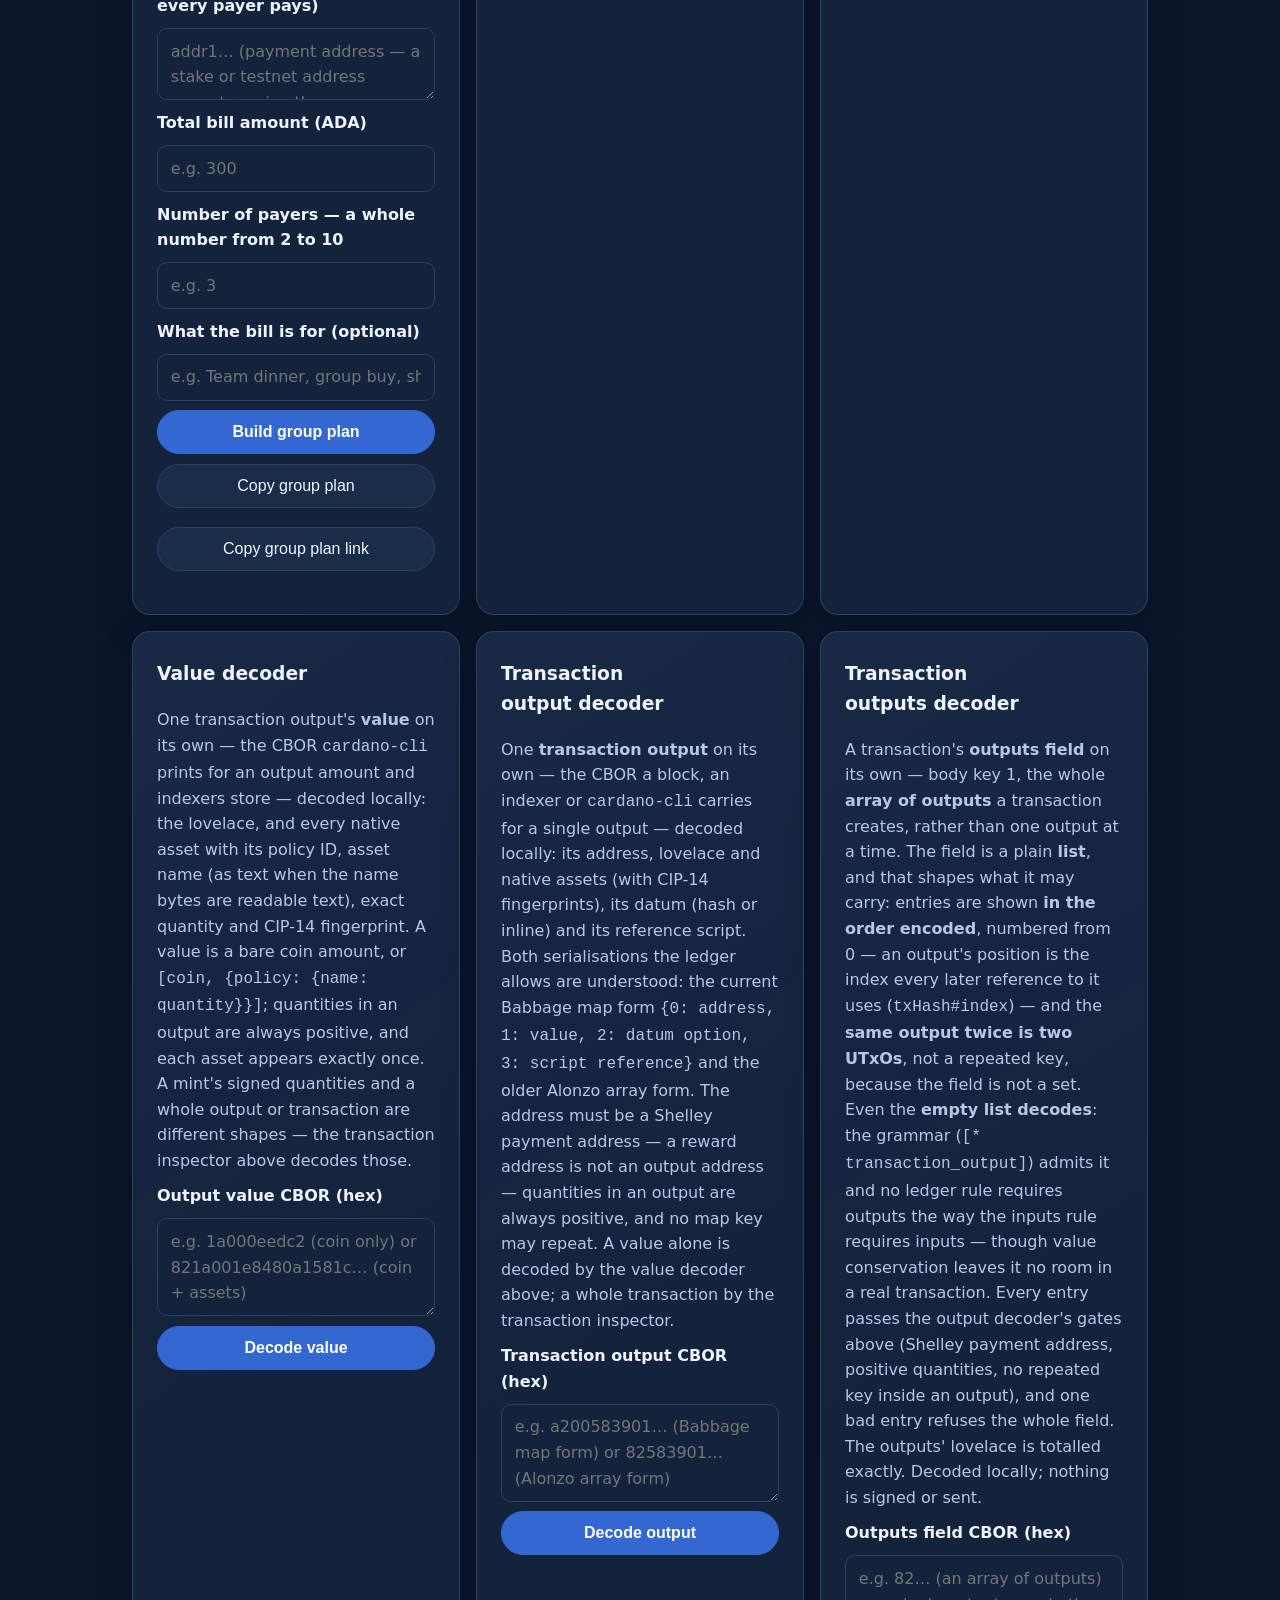
==== commit db080027: "Add group payment plan builder splitting one bill between several payers with the disclosed 1% servi" ====
--- a/index.html
+++ b/index.html
@@ -23,7 +23,7 @@
 {"@context":"https://schema.org","@type":"WebSite","name":"Cardano4All","url":"https://kshot3000.github.io/Cardano4all/","author":{"@type":"Person","name":"Kyle Cox","url":"https://x.com/kshot9000"},"description":"Free Cardano calculators and developer tools — staking rewards, pool reward splits, transaction fees, epoch/slot conversion, address inspection and CBOR decoding. No wallet needed."}
 </script>
 <script type="application/ld+json">
-{"@context":"https://schema.org","@type":"ItemList","name":"Cardano4All free Cardano tools","itemListElement":[{"@type":"ListItem","position":1,"name":"Cardano address inspector","url":"https://kshot3000.github.io/Cardano4all/#inspector"},{"@type":"ListItem","position":2,"name":"ADA to lovelace converter","url":"https://kshot3000.github.io/Cardano4all/#converter"},{"@type":"ListItem","position":3,"name":"Cardano epoch and slot calculator","url":"https://kshot3000.github.io/Cardano4all/#epochcalc"},{"@type":"ListItem","position":4,"name":"ADA staking rewards estimator","url":"https://kshot3000.github.io/Cardano4all/#stakingcalc"},{"@type":"ListItem","position":5,"name":"Stake pool reward split calculator","url":"https://kshot3000.github.io/Cardano4all/#poolsplit"},{"@type":"ListItem","position":6,"name":"Cardano transaction fee calculator","url":"https://kshot3000.github.io/Cardano4all/#feecalc"},{"@type":"ListItem","position":7,"name":"Plutus execution cost calculator","url":"https://kshot3000.github.io/Cardano4all/#exunitcalc"},{"@type":"ListItem","position":8,"name":"Cardano transaction inspector and CBOR decoders","url":"https://kshot3000.github.io/Cardano4all/#txinspect"},{"@type":"ListItem","position":9,"name":"ADA payment plan builder with disclosed 1% service fee","url":"https://kshot3000.github.io/Cardano4all/#paylink"},{"@type":"ListItem","position":10,"name":"ADA split payment plan builder for two sellers with disclosed 1% service fee","url":"https://kshot3000.github.io/Cardano4all/#splitlink"},{"@type":"ListItem","position":11,"name":"ADA escrow-style payment plan builder with trusted arbiter and disclosed 1% service fee","url":"https://kshot3000.github.io/Cardano4all/#escrowlink"},{"@type":"ListItem","position":12,"name":"ADA marketplace listing builder with disclosed 1% service fee","url":"https://kshot3000.github.io/Cardano4all/#marketlink"},{"@type":"ListItem","position":13,"name":"ADA rental deposit payment plan builder with disclosed 1% service fee","url":"https://kshot3000.github.io/Cardano4all/#rentlink"},{"@type":"ListItem","position":14,"name":"ADA invoice payment plan builder for freelance and service work with disclosed 1% service fee","url":"https://kshot3000.github.io/Cardano4all/#invoicelink"},{"@type":"ListItem","position":15,"name":"ADA retainer payment plan builder for recurring monthly payments with disclosed 1% service fee","url":"https://kshot3000.github.io/Cardano4all/#retainerlink"},{"@type":"ListItem","position":16,"name":"ADA milestone payment plan builder for staged project payments with disclosed 1% service fee","url":"https://kshot3000.github.io/Cardano4all/#milestonelink"}]}
+{"@context":"https://schema.org","@type":"ItemList","name":"Cardano4All free Cardano tools","itemListElement":[{"@type":"ListItem","position":1,"name":"Cardano address inspector","url":"https://kshot3000.github.io/Cardano4all/#inspector"},{"@type":"ListItem","position":2,"name":"ADA to lovelace converter","url":"https://kshot3000.github.io/Cardano4all/#converter"},{"@type":"ListItem","position":3,"name":"Cardano epoch and slot calculator","url":"https://kshot3000.github.io/Cardano4all/#epochcalc"},{"@type":"ListItem","position":4,"name":"ADA staking rewards estimator","url":"https://kshot3000.github.io/Cardano4all/#stakingcalc"},{"@type":"ListItem","position":5,"name":"Stake pool reward split calculator","url":"https://kshot3000.github.io/Cardano4all/#poolsplit"},{"@type":"ListItem","position":6,"name":"Cardano transaction fee calculator","url":"https://kshot3000.github.io/Cardano4all/#feecalc"},{"@type":"ListItem","position":7,"name":"Plutus execution cost calculator","url":"https://kshot3000.github.io/Cardano4all/#exunitcalc"},{"@type":"ListItem","position":8,"name":"Cardano transaction inspector and CBOR decoders","url":"https://kshot3000.github.io/Cardano4all/#txinspect"},{"@type":"ListItem","position":9,"name":"ADA payment plan builder with disclosed 1% service fee","url":"https://kshot3000.github.io/Cardano4all/#paylink"},{"@type":"ListItem","position":10,"name":"ADA split payment plan builder for two sellers with disclosed 1% service fee","url":"https://kshot3000.github.io/Cardano4all/#splitlink"},{"@type":"ListItem","position":11,"name":"ADA escrow-style payment plan builder with trusted arbiter and disclosed 1% service fee","url":"https://kshot3000.github.io/Cardano4all/#escrowlink"},{"@type":"ListItem","position":12,"name":"ADA marketplace listing builder with disclosed 1% service fee","url":"https://kshot3000.github.io/Cardano4all/#marketlink"},{"@type":"ListItem","position":13,"name":"ADA rental deposit payment plan builder with disclosed 1% service fee","url":"https://kshot3000.github.io/Cardano4all/#rentlink"},{"@type":"ListItem","position":14,"name":"ADA invoice payment plan builder for freelance and service work with disclosed 1% service fee","url":"https://kshot3000.github.io/Cardano4all/#invoicelink"},{"@type":"ListItem","position":15,"name":"ADA retainer payment plan builder for recurring monthly payments with disclosed 1% service fee","url":"https://kshot3000.github.io/Cardano4all/#retainerlink"},{"@type":"ListItem","position":16,"name":"ADA milestone payment plan builder for staged project payments with disclosed 1% service fee","url":"https://kshot3000.github.io/Cardano4all/#milestonelink"},{"@type":"ListItem","position":17,"name":"ADA group payment plan builder splitting one bill between several payers with disclosed 1% service fee","url":"https://kshot3000.github.io/Cardano4all/#grouplink"}]}
 </script>
 <link rel="icon" href="data:image/svg+xml,%3Csvg xmlns='http://www.w3.org/2000/svg' viewBox='0 0 32 32'%3E%3Ccircle cx='16' cy='16' r='14' fill='%230033ad'/%3E%3Ccircle cx='16' cy='11' r='3' fill='%23fff'/%3E%3Ccircle cx='10' cy='19' r='2.4' fill='%23fff'/%3E%3Ccircle cx='22' cy='19' r='2.4' fill='%23fff'/%3E%3C/svg%3E">
 <link rel="stylesheet" href="styles.css?v=1">
@@ -412,6 +412,24 @@
         <p id="milestonelink-link-status" role="status" aria-live="polite"></p>
         <p id="milestonelink-result" role="status" aria-live="polite" style="white-space: pre-line"></p>
       </form>
+      <form class="tool" id="grouplink">
+        <h3>Group payment plan builder — one bill split between several payers, with the same disclosed 1% service fee</h3>
+        <p>Splitting one bill between friends, a team or a group buy? Write the <strong>group plan</strong>: your mainnet payment address, the total bill, how many payers split it (2 to 10) and an optional note of what the bill is for. The tool writes a copyable plan each payer pays from <strong>separately</strong>: their equal share of the bill to you, plus the same <strong>disclosed 1% service fee</strong> — charged on <strong>each payer's share</strong>, floored to whole lovelace — to my Cardano4All fee address as in the plans above, printed in the plan itself, no hidden cut. The shares are exact: every payer but the last pays the floored equal share, and the last payer takes the remainder, so the shares always add up to the bill — no lovelace lost to rounding. Be clear about the boundary: this is <strong>not a crowdfunding or collection service</strong> — the page does not collect payments, does not track who has paid and cannot chase a payer who does not pay; you keep your own record of who has paid, and what the bill is for is whatever the group agrees in writing. The <strong>Copy group plan</strong> button copies the plan text to send to the payers. The <strong>Copy group plan link</strong> button instead copies a link to this page that opens with your address, the bill, the payer count and the note already filled in and the plan built — the link carries <strong>no fee field of its own</strong>, so it cannot be edited to raise the fee: the 1% is worked out by this page every time it opens, and a link carrying extra fields, a bad payer count or a tampered address is refused and reported. This page builds <strong>no transaction and signs nothing</strong>. Double-check your address in full before sending.</p>
+        <label for="grp-merchant">Your mainnet payment address (the seller — who every payer pays)</label>
+        <textarea id="grp-merchant" rows="2" spellcheck="false" placeholder="addr1… (payment address — a stake or testnet address cannot receive these payments)"></textarea>
+        <label for="grp-bill">Total bill amount (ADA)</label>
+        <input id="grp-bill" inputmode="decimal" placeholder="e.g. 300" autocomplete="off">
+        <label for="grp-payers">Number of payers — a whole number from 2 to 10</label>
+        <input id="grp-payers" inputmode="numeric" placeholder="e.g. 3" autocomplete="off">
+        <label for="grp-occasion">What the bill is for (optional)</label>
+        <input id="grp-occasion" type="text" spellcheck="false" placeholder="e.g. Team dinner, group buy, shared hosting" autocomplete="off">
+        <button type="submit" class="btn primary">Build group plan</button>
+        <button type="button" id="copy-grouplink" class="btn">Copy group plan</button>
+        <p id="grouplink-copy-status" role="status" aria-live="polite"></p>
+        <button type="button" id="copy-grouplink-url" class="btn">Copy group plan link</button>
+        <p id="grouplink-link-status" role="status" aria-live="polite"></p>
+        <p id="grouplink-result" role="status" aria-live="polite" style="white-space: pre-line"></p>
+      </form>
       <form class="tool" id="txidcalc">
         <h3>Transaction ID calculator</h3>
         <p>A transaction's ID — the identifier every explorer shows — is <strong>blake2b-256 of the transaction body's CBOR bytes</strong>, and nothing else: the witness set, the is-valid flag and the auxiliary data are not part of it, so the ID is fixed before the transaction is signed. Paste the body's CBOR hex, or a whole transaction's CBOR hex (the array <code>cardano-cli</code> and wallets emit) and the body is taken out exactly as transmitted — never re-serialised. Computed locally; nothing is signed or sent.</p>
@@ -824,6 +842,6 @@
   <p>Cardano4All · Open source by Kyle Cox (@kshot9000) · Not affiliated with the Cardano Foundation, IOG or Intersect — an independent builder project.</p>
   <p>ADA donations: addr1q8hnl6vl5a6k3rw3n5g3jtte696zcl76kfatzv7gpswa9r0dj7fma6klq55y4ffm7tf0em09udnyhuk4ah92pl5x9jpqjae44v</p>
 </footer>
-<script src="app.js?v=60"></script>
+<script src="app.js?v=61"></script>
 </body>
 </html>
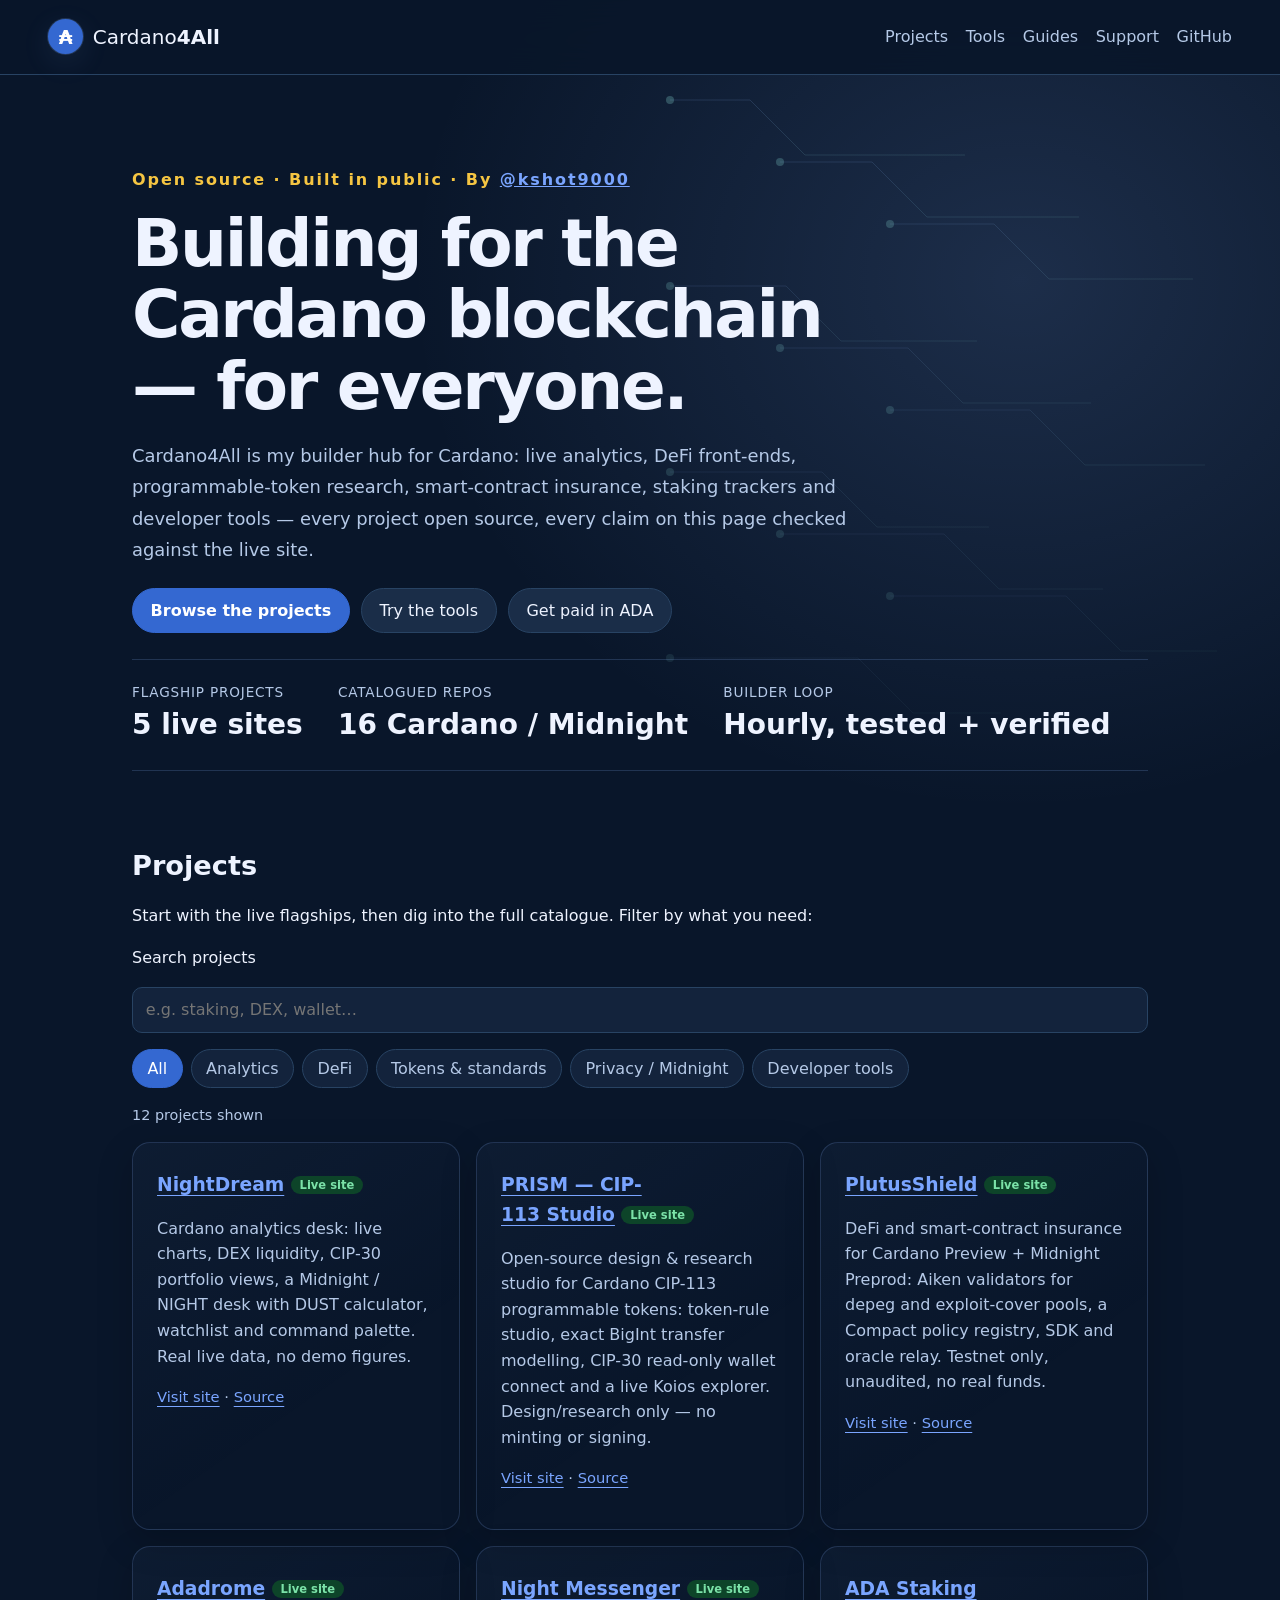
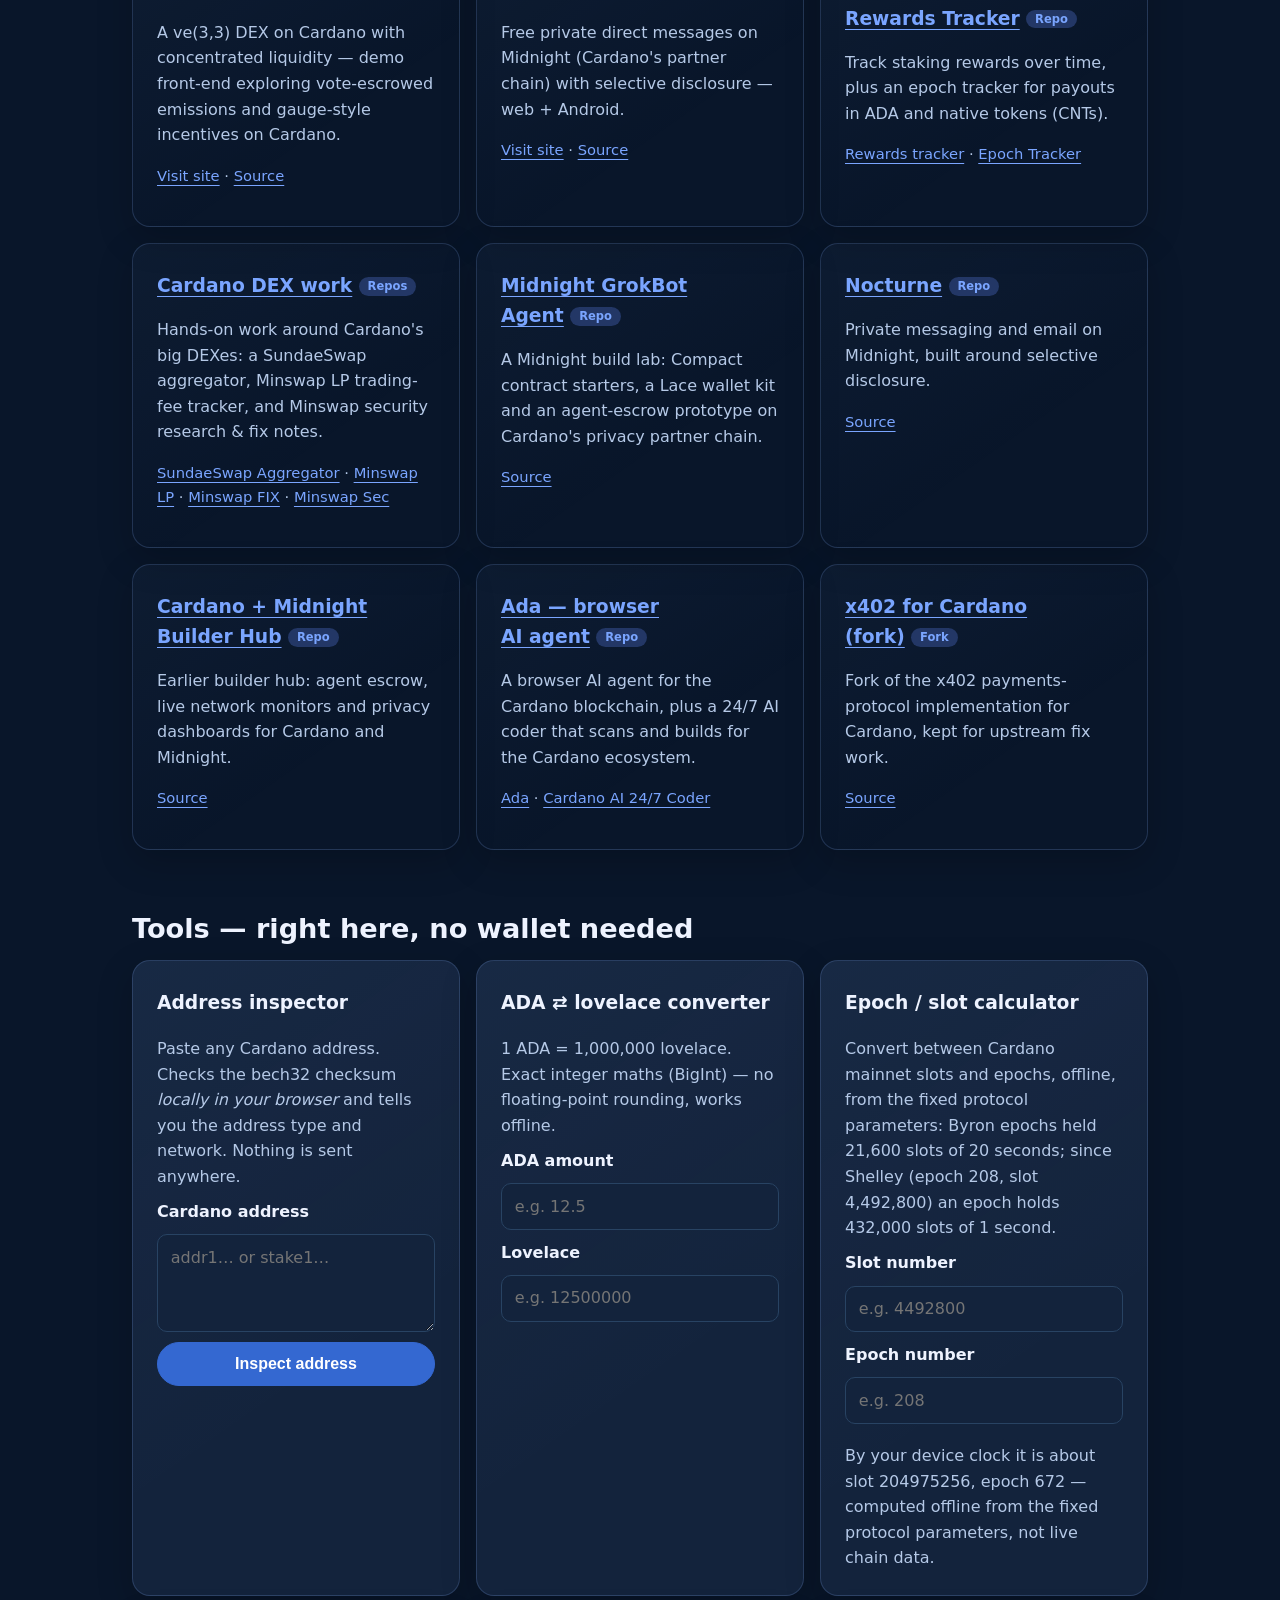
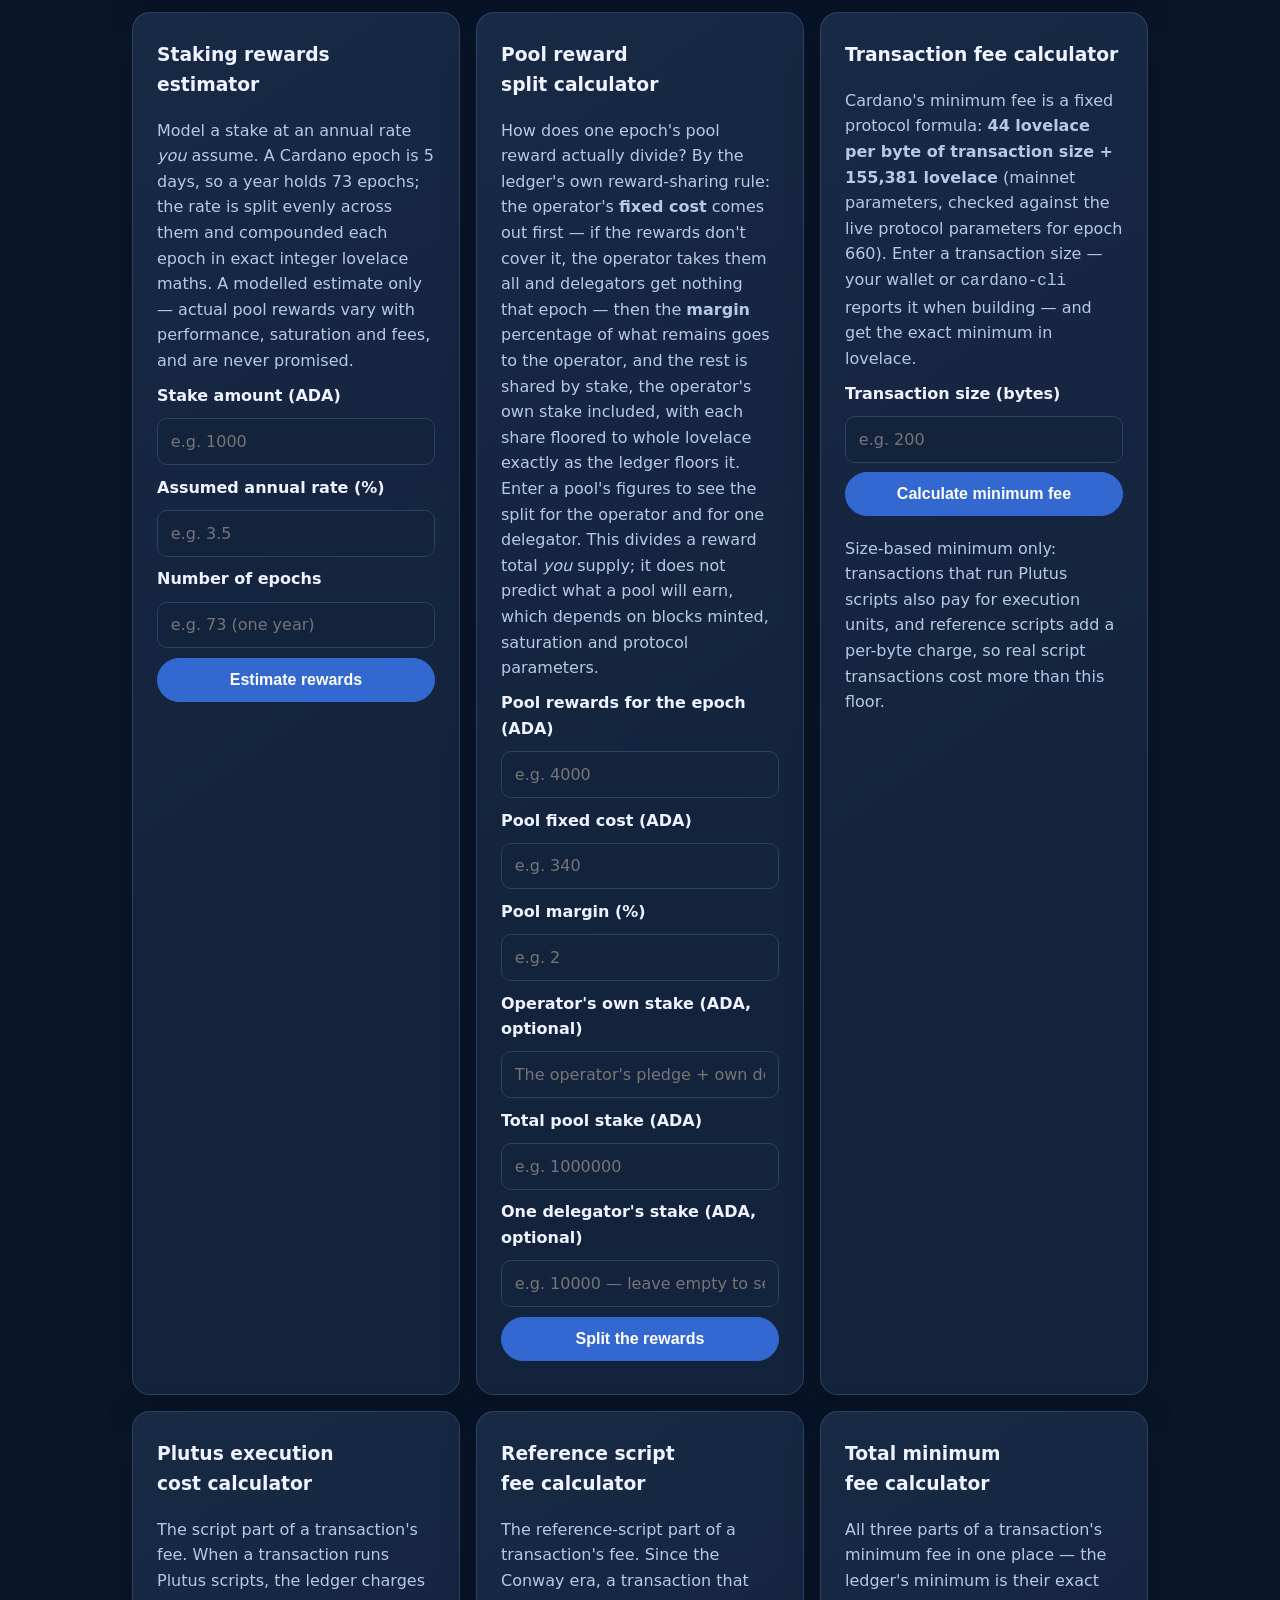
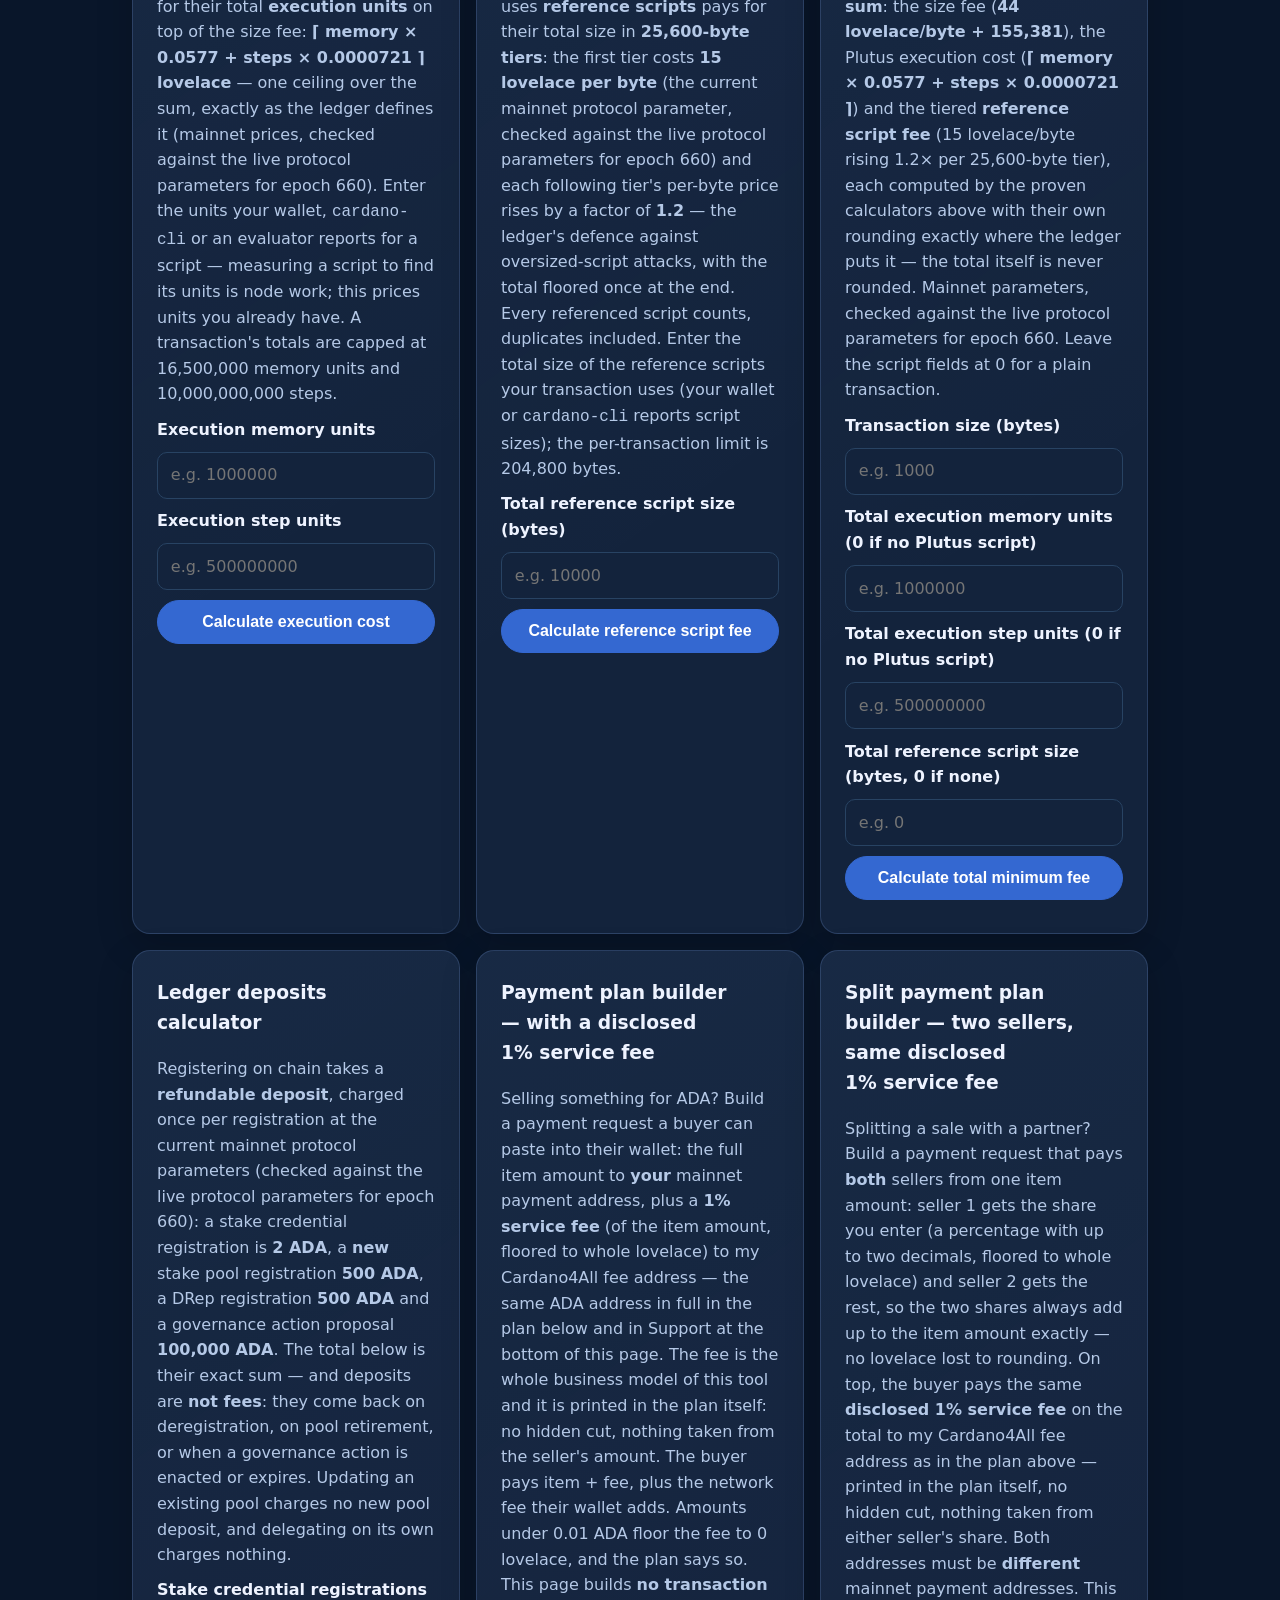
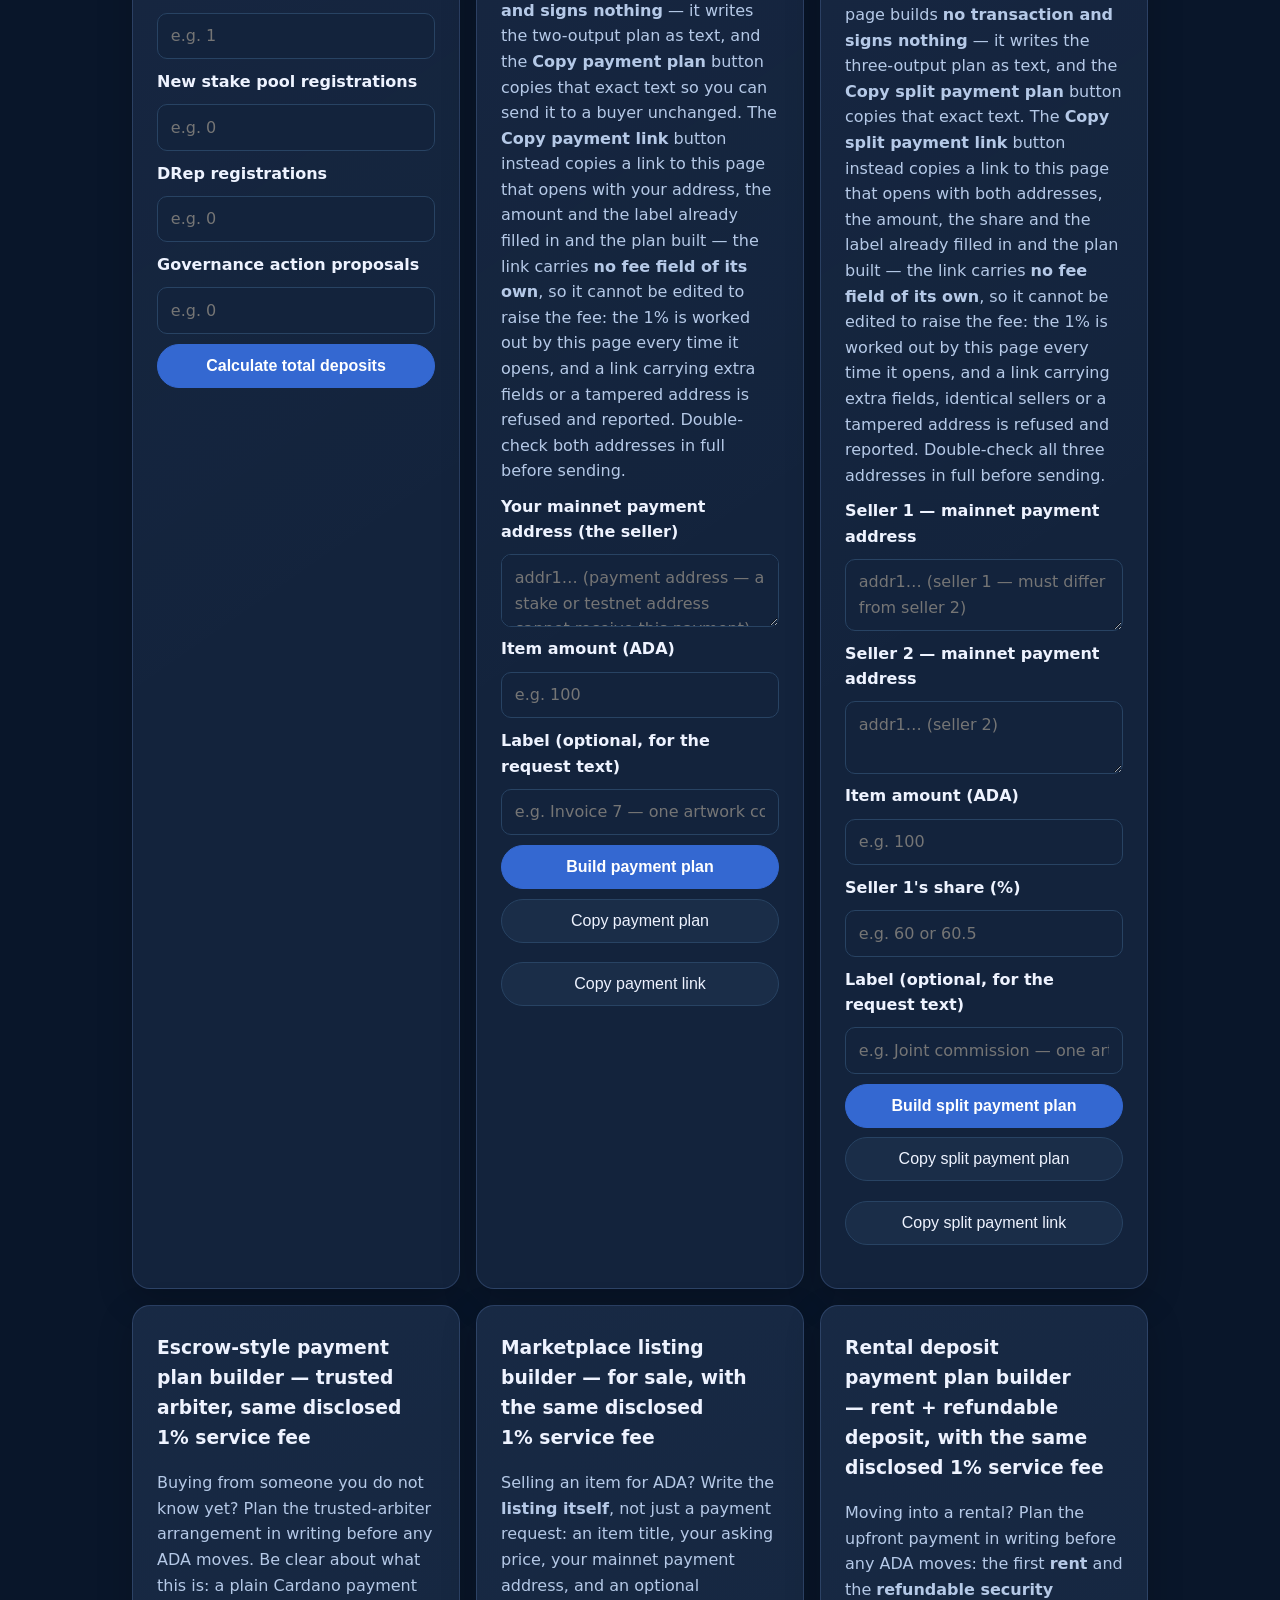
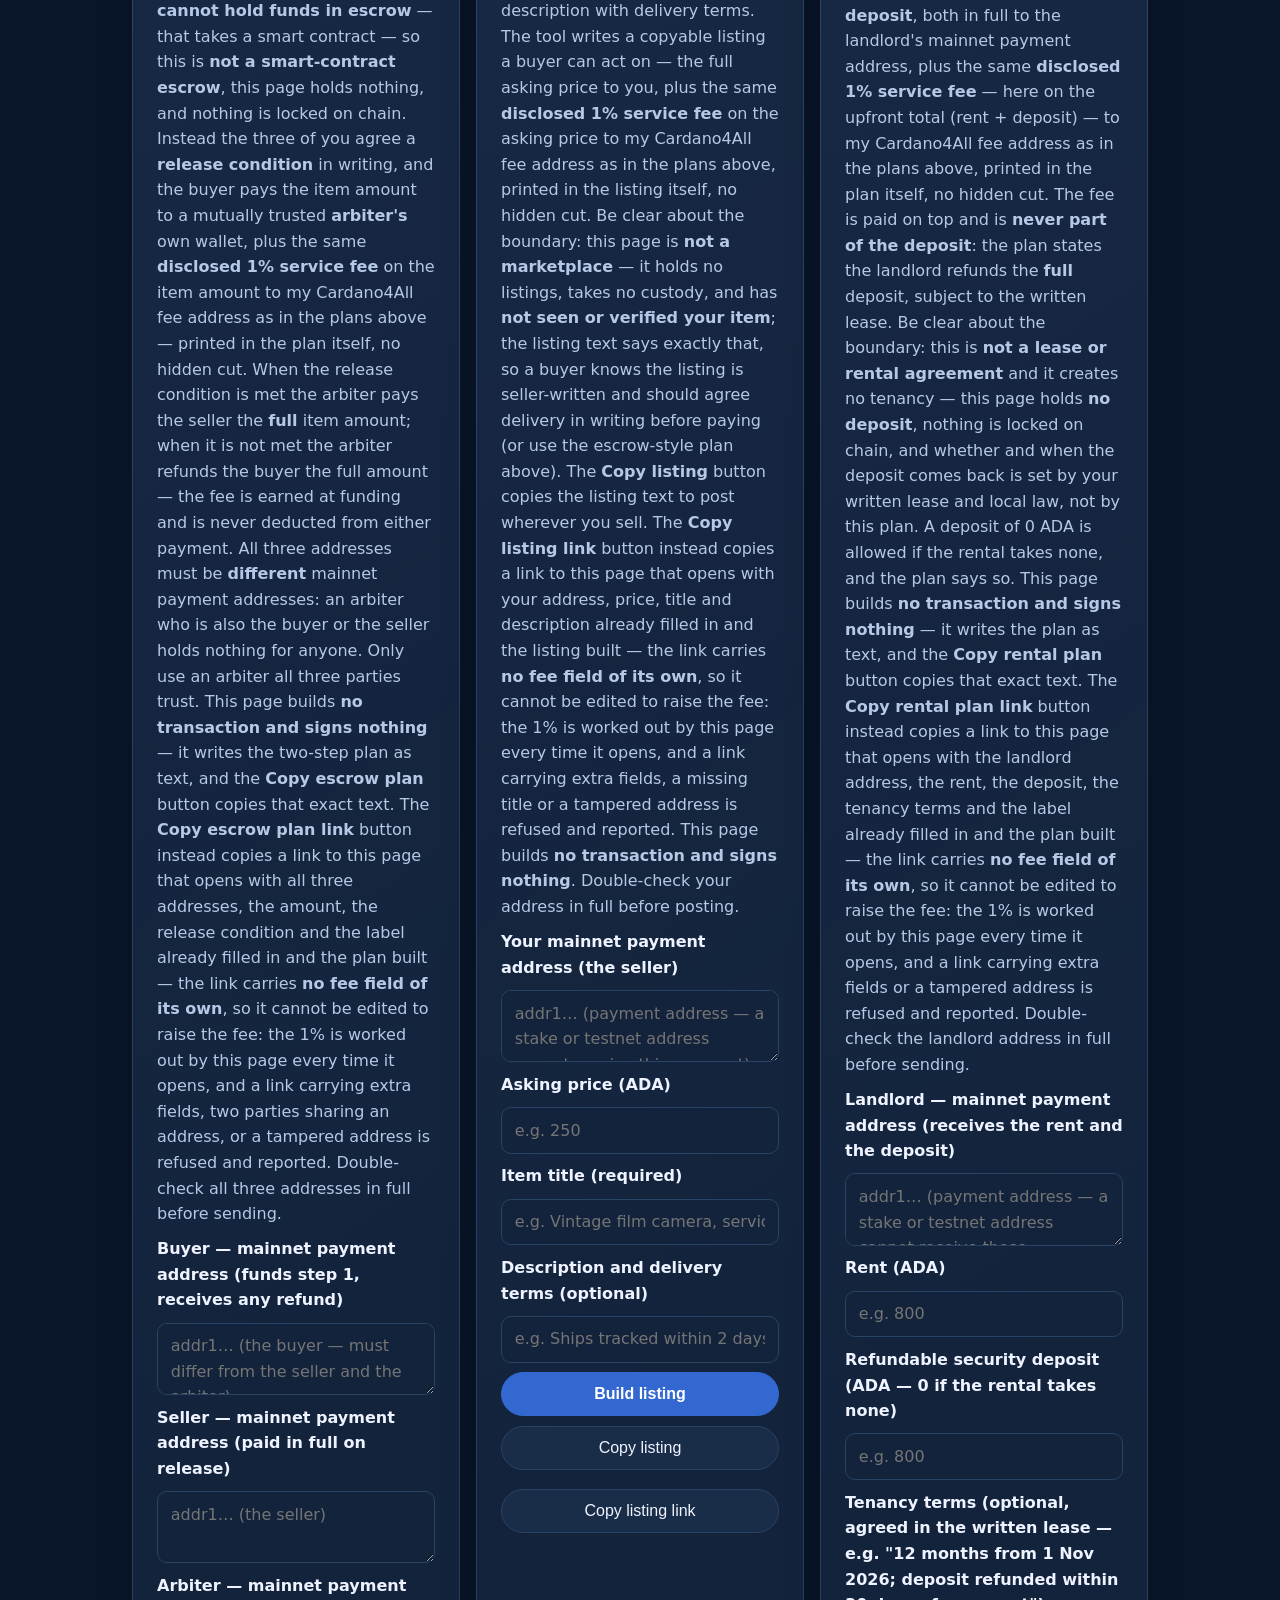
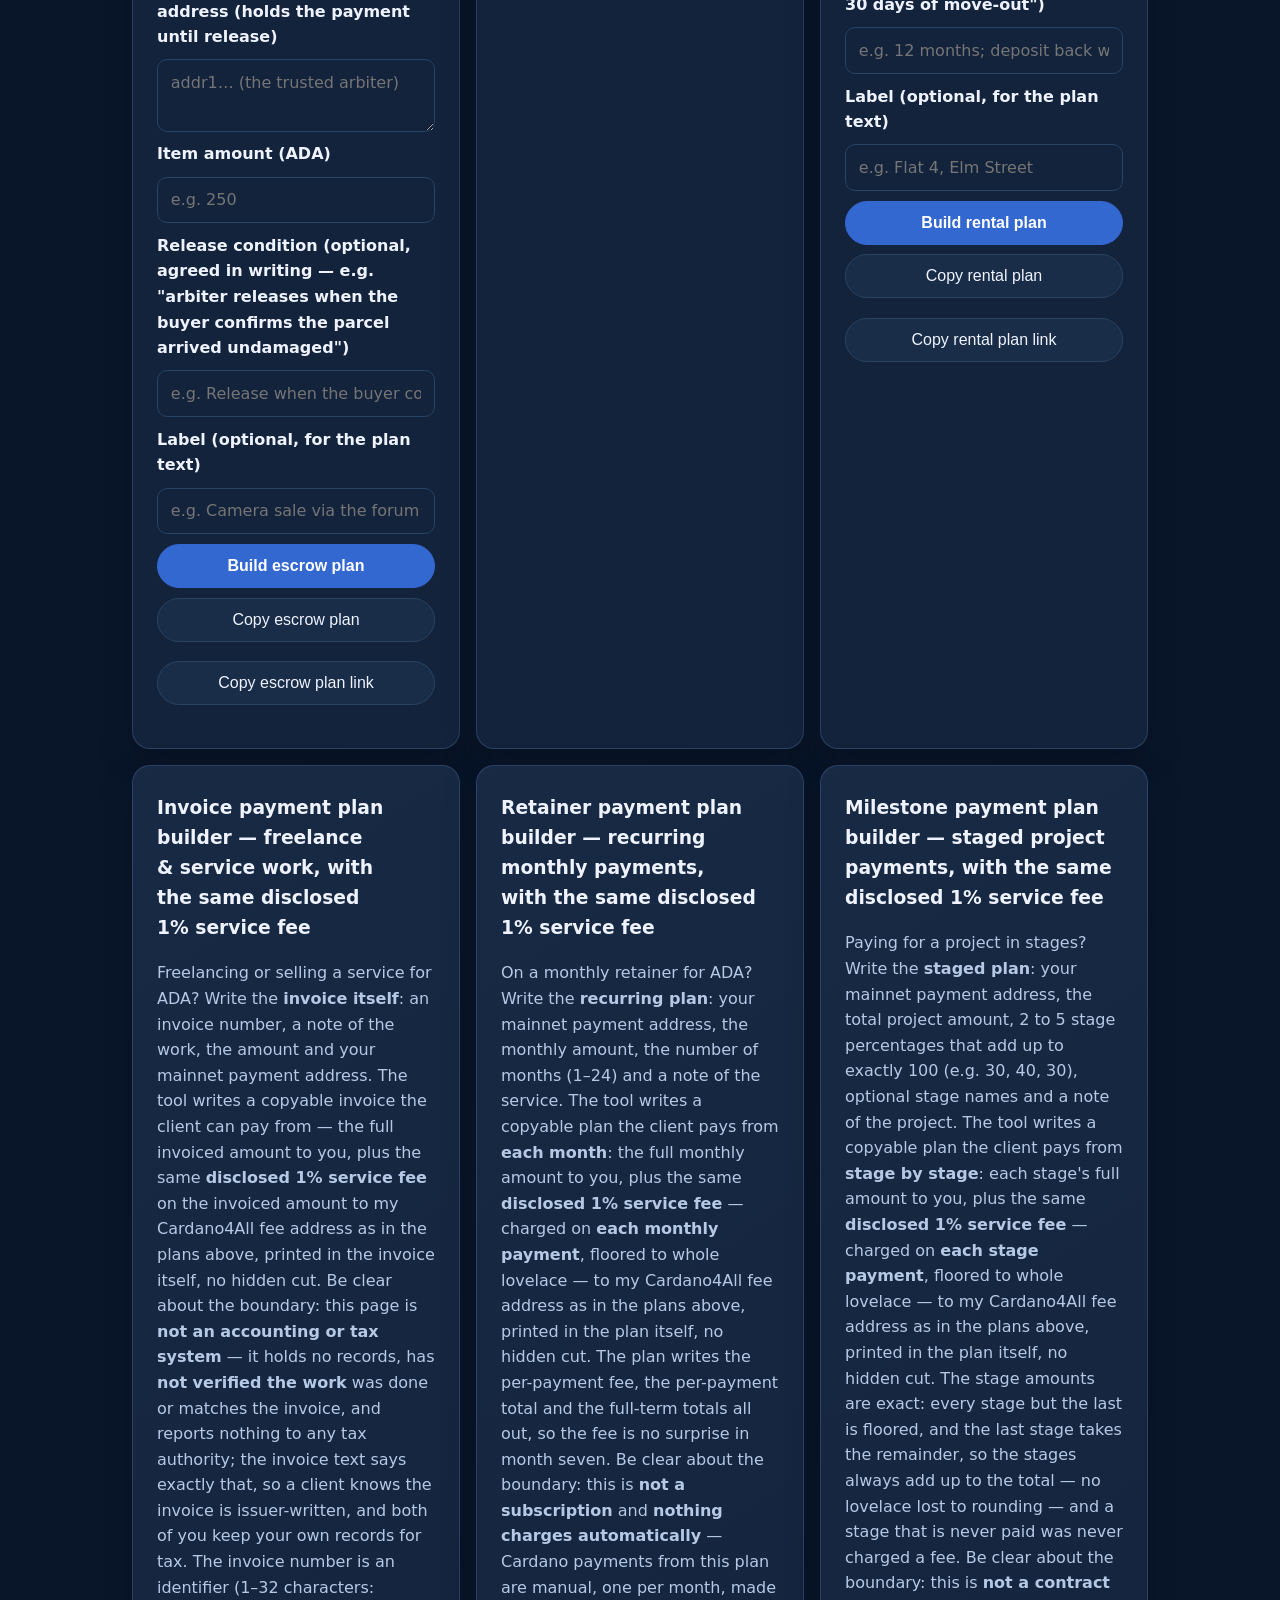
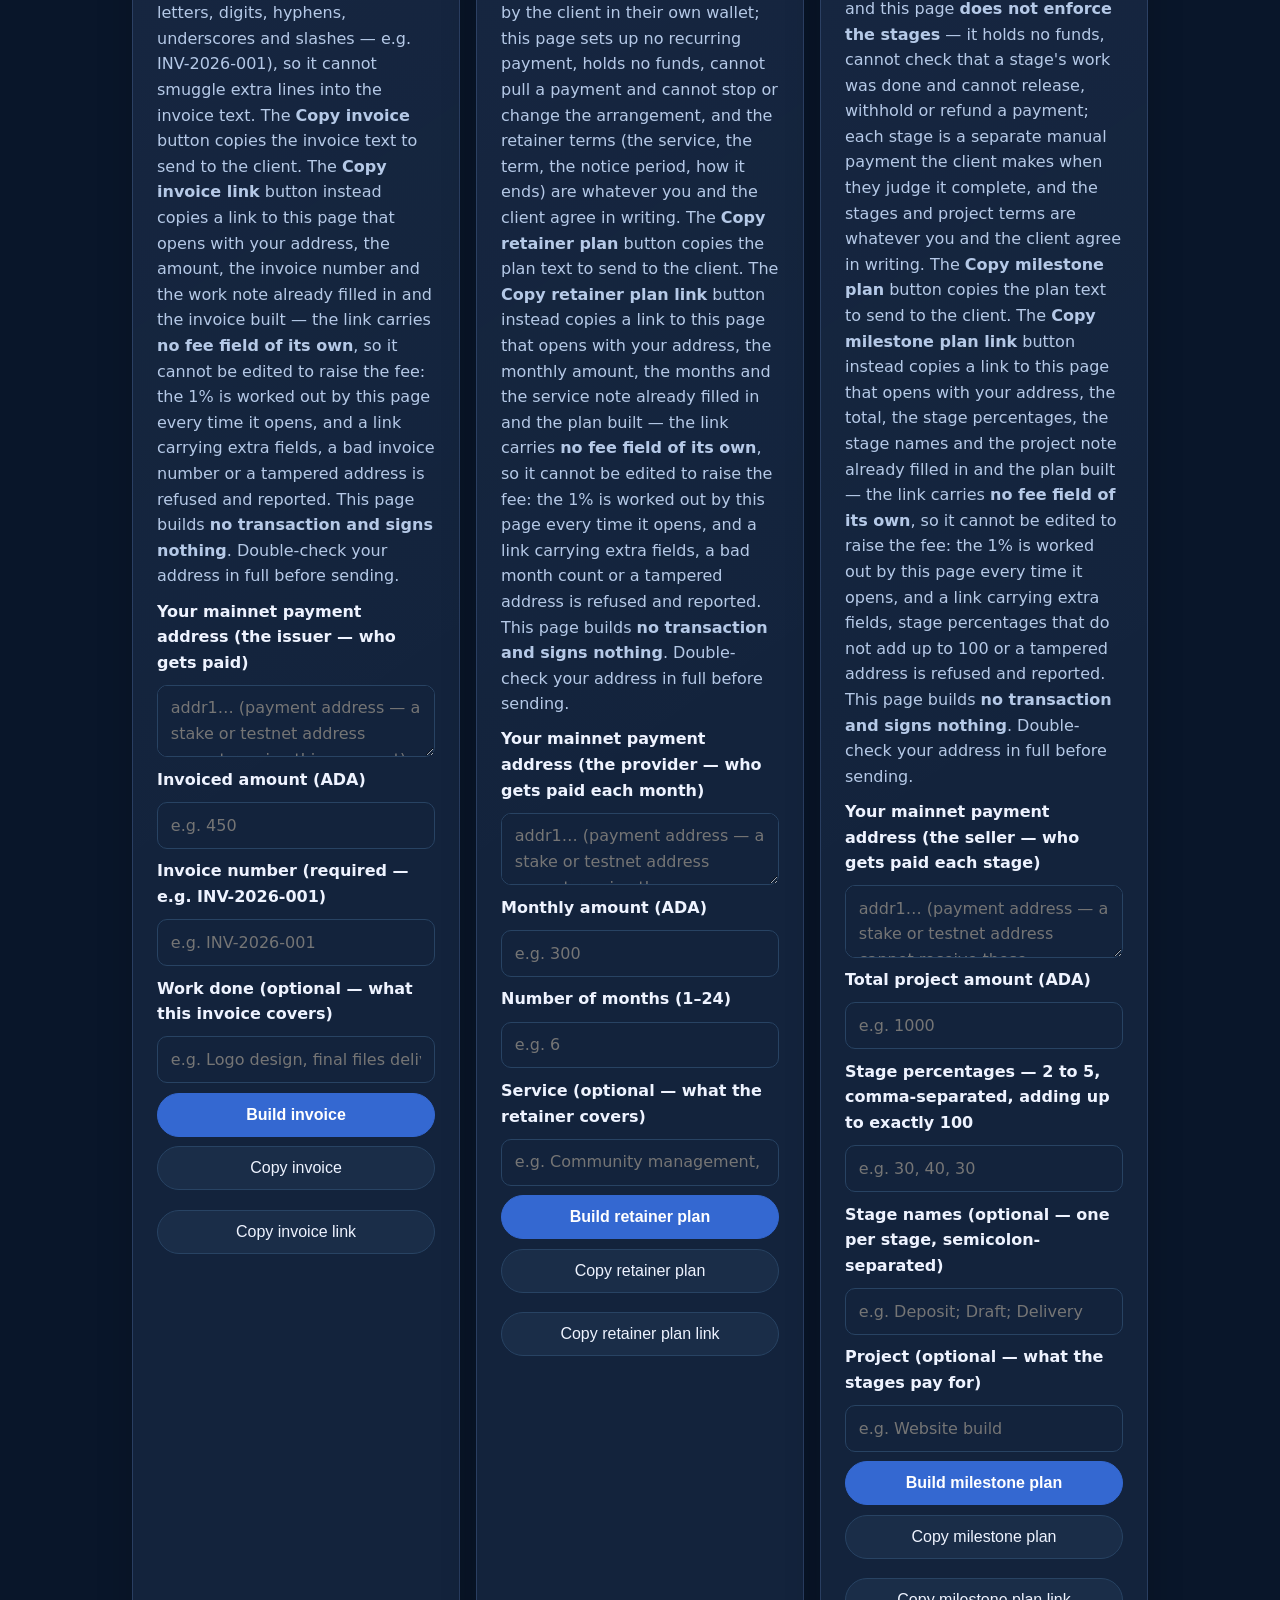
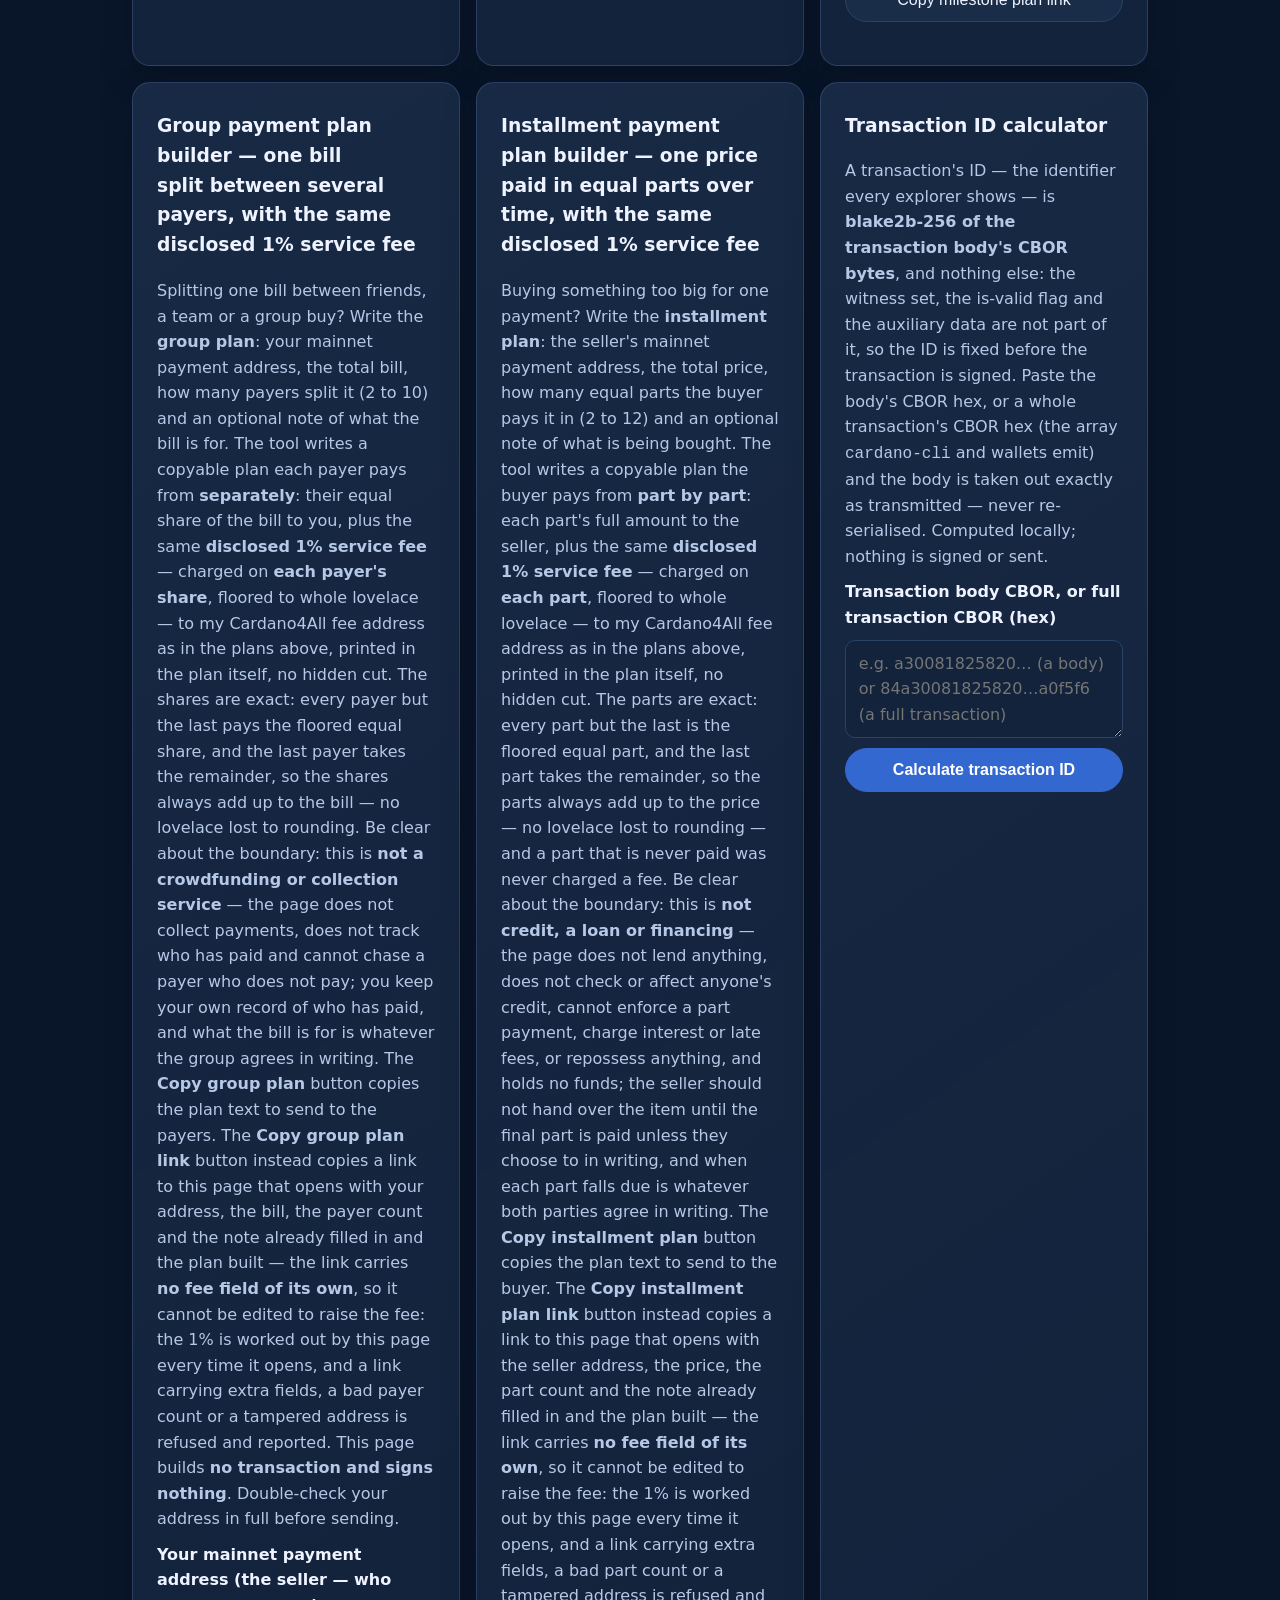
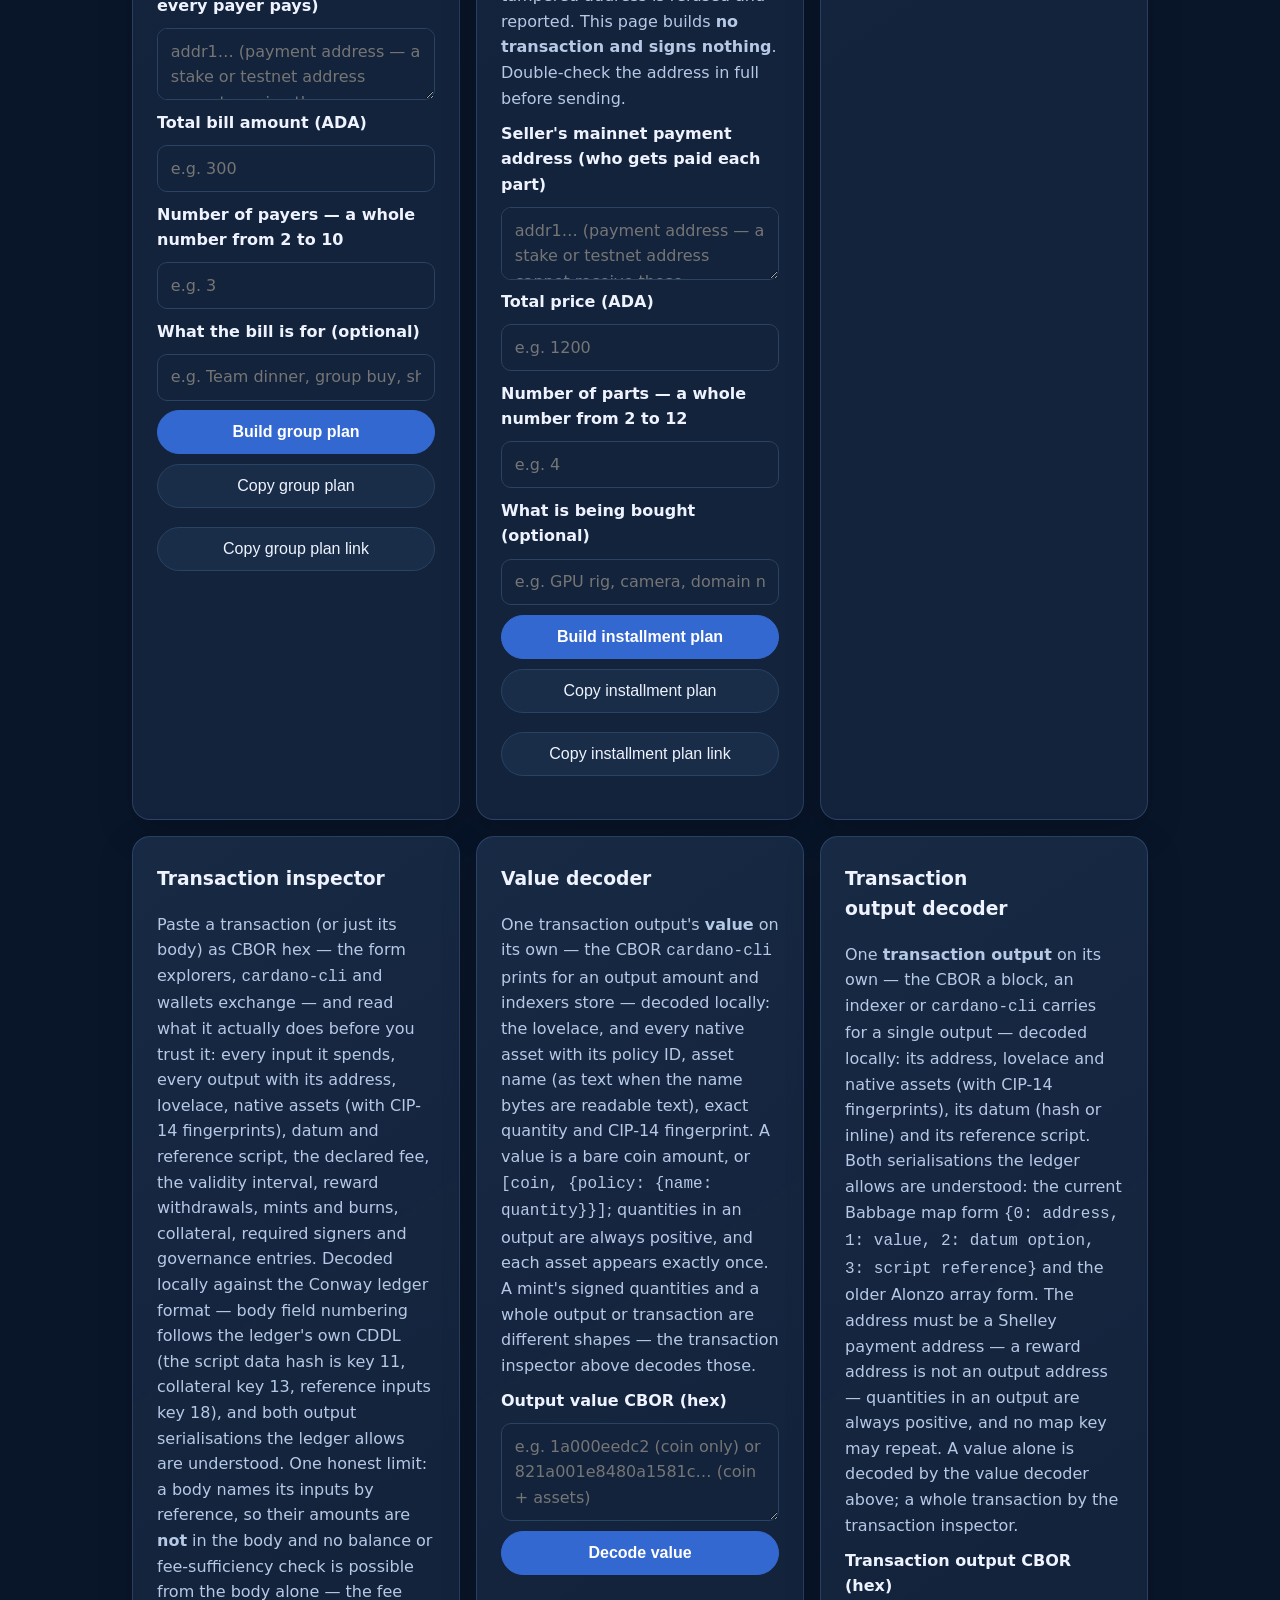
==== commit bc52d58d: "Add installment payment plan builder paying one price in equal parts over time with the disclosed 1%" ====
--- a/index.html
+++ b/index.html
@@ -23,7 +23,7 @@
 {"@context":"https://schema.org","@type":"WebSite","name":"Cardano4All","url":"https://kshot3000.github.io/Cardano4all/","author":{"@type":"Person","name":"Kyle Cox","url":"https://x.com/kshot9000"},"description":"Free Cardano calculators and developer tools — staking rewards, pool reward splits, transaction fees, epoch/slot conversion, address inspection and CBOR decoding. No wallet needed."}
 </script>
 <script type="application/ld+json">
-{"@context":"https://schema.org","@type":"ItemList","name":"Cardano4All free Cardano tools","itemListElement":[{"@type":"ListItem","position":1,"name":"Cardano address inspector","url":"https://kshot3000.github.io/Cardano4all/#inspector"},{"@type":"ListItem","position":2,"name":"ADA to lovelace converter","url":"https://kshot3000.github.io/Cardano4all/#converter"},{"@type":"ListItem","position":3,"name":"Cardano epoch and slot calculator","url":"https://kshot3000.github.io/Cardano4all/#epochcalc"},{"@type":"ListItem","position":4,"name":"ADA staking rewards estimator","url":"https://kshot3000.github.io/Cardano4all/#stakingcalc"},{"@type":"ListItem","position":5,"name":"Stake pool reward split calculator","url":"https://kshot3000.github.io/Cardano4all/#poolsplit"},{"@type":"ListItem","position":6,"name":"Cardano transaction fee calculator","url":"https://kshot3000.github.io/Cardano4all/#feecalc"},{"@type":"ListItem","position":7,"name":"Plutus execution cost calculator","url":"https://kshot3000.github.io/Cardano4all/#exunitcalc"},{"@type":"ListItem","position":8,"name":"Cardano transaction inspector and CBOR decoders","url":"https://kshot3000.github.io/Cardano4all/#txinspect"},{"@type":"ListItem","position":9,"name":"ADA payment plan builder with disclosed 1% service fee","url":"https://kshot3000.github.io/Cardano4all/#paylink"},{"@type":"ListItem","position":10,"name":"ADA split payment plan builder for two sellers with disclosed 1% service fee","url":"https://kshot3000.github.io/Cardano4all/#splitlink"},{"@type":"ListItem","position":11,"name":"ADA escrow-style payment plan builder with trusted arbiter and disclosed 1% service fee","url":"https://kshot3000.github.io/Cardano4all/#escrowlink"},{"@type":"ListItem","position":12,"name":"ADA marketplace listing builder with disclosed 1% service fee","url":"https://kshot3000.github.io/Cardano4all/#marketlink"},{"@type":"ListItem","position":13,"name":"ADA rental deposit payment plan builder with disclosed 1% service fee","url":"https://kshot3000.github.io/Cardano4all/#rentlink"},{"@type":"ListItem","position":14,"name":"ADA invoice payment plan builder for freelance and service work with disclosed 1% service fee","url":"https://kshot3000.github.io/Cardano4all/#invoicelink"},{"@type":"ListItem","position":15,"name":"ADA retainer payment plan builder for recurring monthly payments with disclosed 1% service fee","url":"https://kshot3000.github.io/Cardano4all/#retainerlink"},{"@type":"ListItem","position":16,"name":"ADA milestone payment plan builder for staged project payments with disclosed 1% service fee","url":"https://kshot3000.github.io/Cardano4all/#milestonelink"},{"@type":"ListItem","position":17,"name":"ADA group payment plan builder splitting one bill between several payers with disclosed 1% service fee","url":"https://kshot3000.github.io/Cardano4all/#grouplink"}]}
+{"@context":"https://schema.org","@type":"ItemList","name":"Cardano4All free Cardano tools","itemListElement":[{"@type":"ListItem","position":1,"name":"Cardano address inspector","url":"https://kshot3000.github.io/Cardano4all/#inspector"},{"@type":"ListItem","position":2,"name":"ADA to lovelace converter","url":"https://kshot3000.github.io/Cardano4all/#converter"},{"@type":"ListItem","position":3,"name":"Cardano epoch and slot calculator","url":"https://kshot3000.github.io/Cardano4all/#epochcalc"},{"@type":"ListItem","position":4,"name":"ADA staking rewards estimator","url":"https://kshot3000.github.io/Cardano4all/#stakingcalc"},{"@type":"ListItem","position":5,"name":"Stake pool reward split calculator","url":"https://kshot3000.github.io/Cardano4all/#poolsplit"},{"@type":"ListItem","position":6,"name":"Cardano transaction fee calculator","url":"https://kshot3000.github.io/Cardano4all/#feecalc"},{"@type":"ListItem","position":7,"name":"Plutus execution cost calculator","url":"https://kshot3000.github.io/Cardano4all/#exunitcalc"},{"@type":"ListItem","position":8,"name":"Cardano transaction inspector and CBOR decoders","url":"https://kshot3000.github.io/Cardano4all/#txinspect"},{"@type":"ListItem","position":9,"name":"ADA payment plan builder with disclosed 1% service fee","url":"https://kshot3000.github.io/Cardano4all/#paylink"},{"@type":"ListItem","position":10,"name":"ADA split payment plan builder for two sellers with disclosed 1% service fee","url":"https://kshot3000.github.io/Cardano4all/#splitlink"},{"@type":"ListItem","position":11,"name":"ADA escrow-style payment plan builder with trusted arbiter and disclosed 1% service fee","url":"https://kshot3000.github.io/Cardano4all/#escrowlink"},{"@type":"ListItem","position":12,"name":"ADA marketplace listing builder with disclosed 1% service fee","url":"https://kshot3000.github.io/Cardano4all/#marketlink"},{"@type":"ListItem","position":13,"name":"ADA rental deposit payment plan builder with disclosed 1% service fee","url":"https://kshot3000.github.io/Cardano4all/#rentlink"},{"@type":"ListItem","position":14,"name":"ADA invoice payment plan builder for freelance and service work with disclosed 1% service fee","url":"https://kshot3000.github.io/Cardano4all/#invoicelink"},{"@type":"ListItem","position":15,"name":"ADA retainer payment plan builder for recurring monthly payments with disclosed 1% service fee","url":"https://kshot3000.github.io/Cardano4all/#retainerlink"},{"@type":"ListItem","position":16,"name":"ADA milestone payment plan builder for staged project payments with disclosed 1% service fee","url":"https://kshot3000.github.io/Cardano4all/#milestonelink"},{"@type":"ListItem","position":17,"name":"ADA group payment plan builder splitting one bill between several payers with disclosed 1% service fee","url":"https://kshot3000.github.io/Cardano4all/#grouplink"},{"@type":"ListItem","position":18,"name":"ADA installment payment plan builder paying one price in equal parts over time with disclosed 1% service fee","url":"https://kshot3000.github.io/Cardano4all/#instlink"}]}
 </script>
 <link rel="icon" href="data:image/svg+xml,%3Csvg xmlns='http://www.w3.org/2000/svg' viewBox='0 0 32 32'%3E%3Ccircle cx='16' cy='16' r='14' fill='%230033ad'/%3E%3Ccircle cx='16' cy='11' r='3' fill='%23fff'/%3E%3Ccircle cx='10' cy='19' r='2.4' fill='%23fff'/%3E%3Ccircle cx='22' cy='19' r='2.4' fill='%23fff'/%3E%3C/svg%3E">
 <link rel="stylesheet" href="styles.css?v=1">
@@ -430,6 +430,24 @@
         <p id="grouplink-link-status" role="status" aria-live="polite"></p>
         <p id="grouplink-result" role="status" aria-live="polite" style="white-space: pre-line"></p>
       </form>
+      <form class="tool" id="instlink">
+        <h3>Installment payment plan builder — one price paid in equal parts over time, with the same disclosed 1% service fee</h3>
+        <p>Buying something too big for one payment? Write the <strong>installment plan</strong>: the seller's mainnet payment address, the total price, how many equal parts the buyer pays it in (2 to 12) and an optional note of what is being bought. The tool writes a copyable plan the buyer pays from <strong>part by part</strong>: each part's full amount to the seller, plus the same <strong>disclosed 1% service fee</strong> — charged on <strong>each part</strong>, floored to whole lovelace — to my Cardano4All fee address as in the plans above, printed in the plan itself, no hidden cut. The parts are exact: every part but the last is the floored equal part, and the last part takes the remainder, so the parts always add up to the price — no lovelace lost to rounding — and a part that is never paid was never charged a fee. Be clear about the boundary: this is <strong>not credit, a loan or financing</strong> — the page does not lend anything, does not check or affect anyone's credit, cannot enforce a part payment, charge interest or late fees, or repossess anything, and holds no funds; the seller should not hand over the item until the final part is paid unless they choose to in writing, and when each part falls due is whatever both parties agree in writing. The <strong>Copy installment plan</strong> button copies the plan text to send to the buyer. The <strong>Copy installment plan link</strong> button instead copies a link to this page that opens with the seller address, the price, the part count and the note already filled in and the plan built — the link carries <strong>no fee field of its own</strong>, so it cannot be edited to raise the fee: the 1% is worked out by this page every time it opens, and a link carrying extra fields, a bad part count or a tampered address is refused and reported. This page builds <strong>no transaction and signs nothing</strong>. Double-check the address in full before sending.</p>
+        <label for="ins-dealer">Seller's mainnet payment address (who gets paid each part)</label>
+        <textarea id="ins-dealer" rows="2" spellcheck="false" placeholder="addr1… (payment address — a stake or testnet address cannot receive these payments)"></textarea>
+        <label for="ins-price">Total price (ADA)</label>
+        <input id="ins-price" inputmode="decimal" placeholder="e.g. 1200" autocomplete="off">
+        <label for="ins-parts">Number of parts — a whole number from 2 to 12</label>
+        <input id="ins-parts" inputmode="numeric" placeholder="e.g. 4" autocomplete="off">
+        <label for="ins-item">What is being bought (optional)</label>
+        <input id="ins-item" type="text" spellcheck="false" placeholder="e.g. GPU rig, camera, domain name" autocomplete="off">
+        <button type="submit" class="btn primary">Build installment plan</button>
+        <button type="button" id="copy-instlink" class="btn">Copy installment plan</button>
+        <p id="instlink-copy-status" role="status" aria-live="polite"></p>
+        <button type="button" id="copy-instlink-url" class="btn">Copy installment plan link</button>
+        <p id="instlink-link-status" role="status" aria-live="polite"></p>
+        <p id="instlink-result" role="status" aria-live="polite" style="white-space: pre-line"></p>
+      </form>
       <form class="tool" id="txidcalc">
         <h3>Transaction ID calculator</h3>
         <p>A transaction's ID — the identifier every explorer shows — is <strong>blake2b-256 of the transaction body's CBOR bytes</strong>, and nothing else: the witness set, the is-valid flag and the auxiliary data are not part of it, so the ID is fixed before the transaction is signed. Paste the body's CBOR hex, or a whole transaction's CBOR hex (the array <code>cardano-cli</code> and wallets emit) and the body is taken out exactly as transmitted — never re-serialised. Computed locally; nothing is signed or sent.</p>
@@ -842,6 +860,6 @@
   <p>Cardano4All · Open source by Kyle Cox (@kshot9000) · Not affiliated with the Cardano Foundation, IOG or Intersect — an independent builder project.</p>
   <p>ADA donations: addr1q8hnl6vl5a6k3rw3n5g3jtte696zcl76kfatzv7gpswa9r0dj7fma6klq55y4ffm7tf0em09udnyhuk4ah92pl5x9jpqjae44v</p>
 </footer>
-<script src="app.js?v=61"></script>
+<script src="app.js?v=62"></script>
 </body>
 </html>
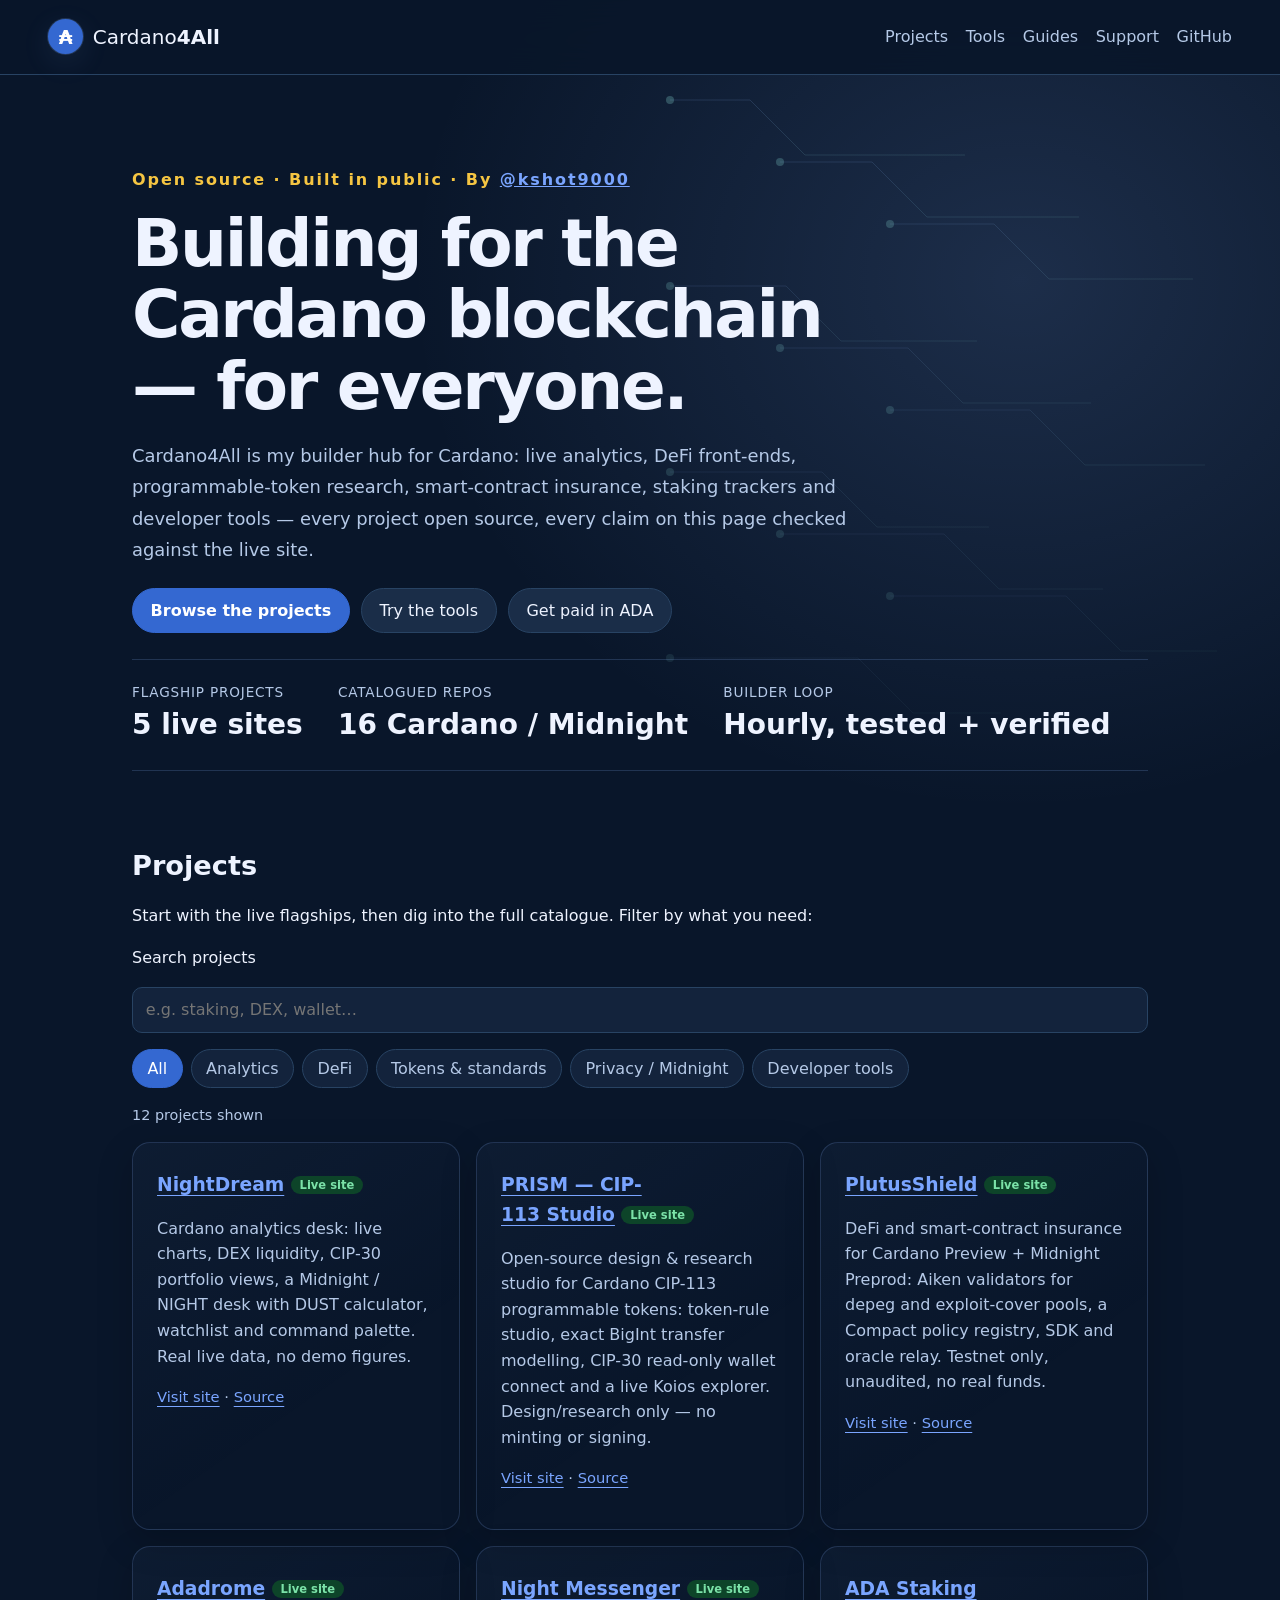
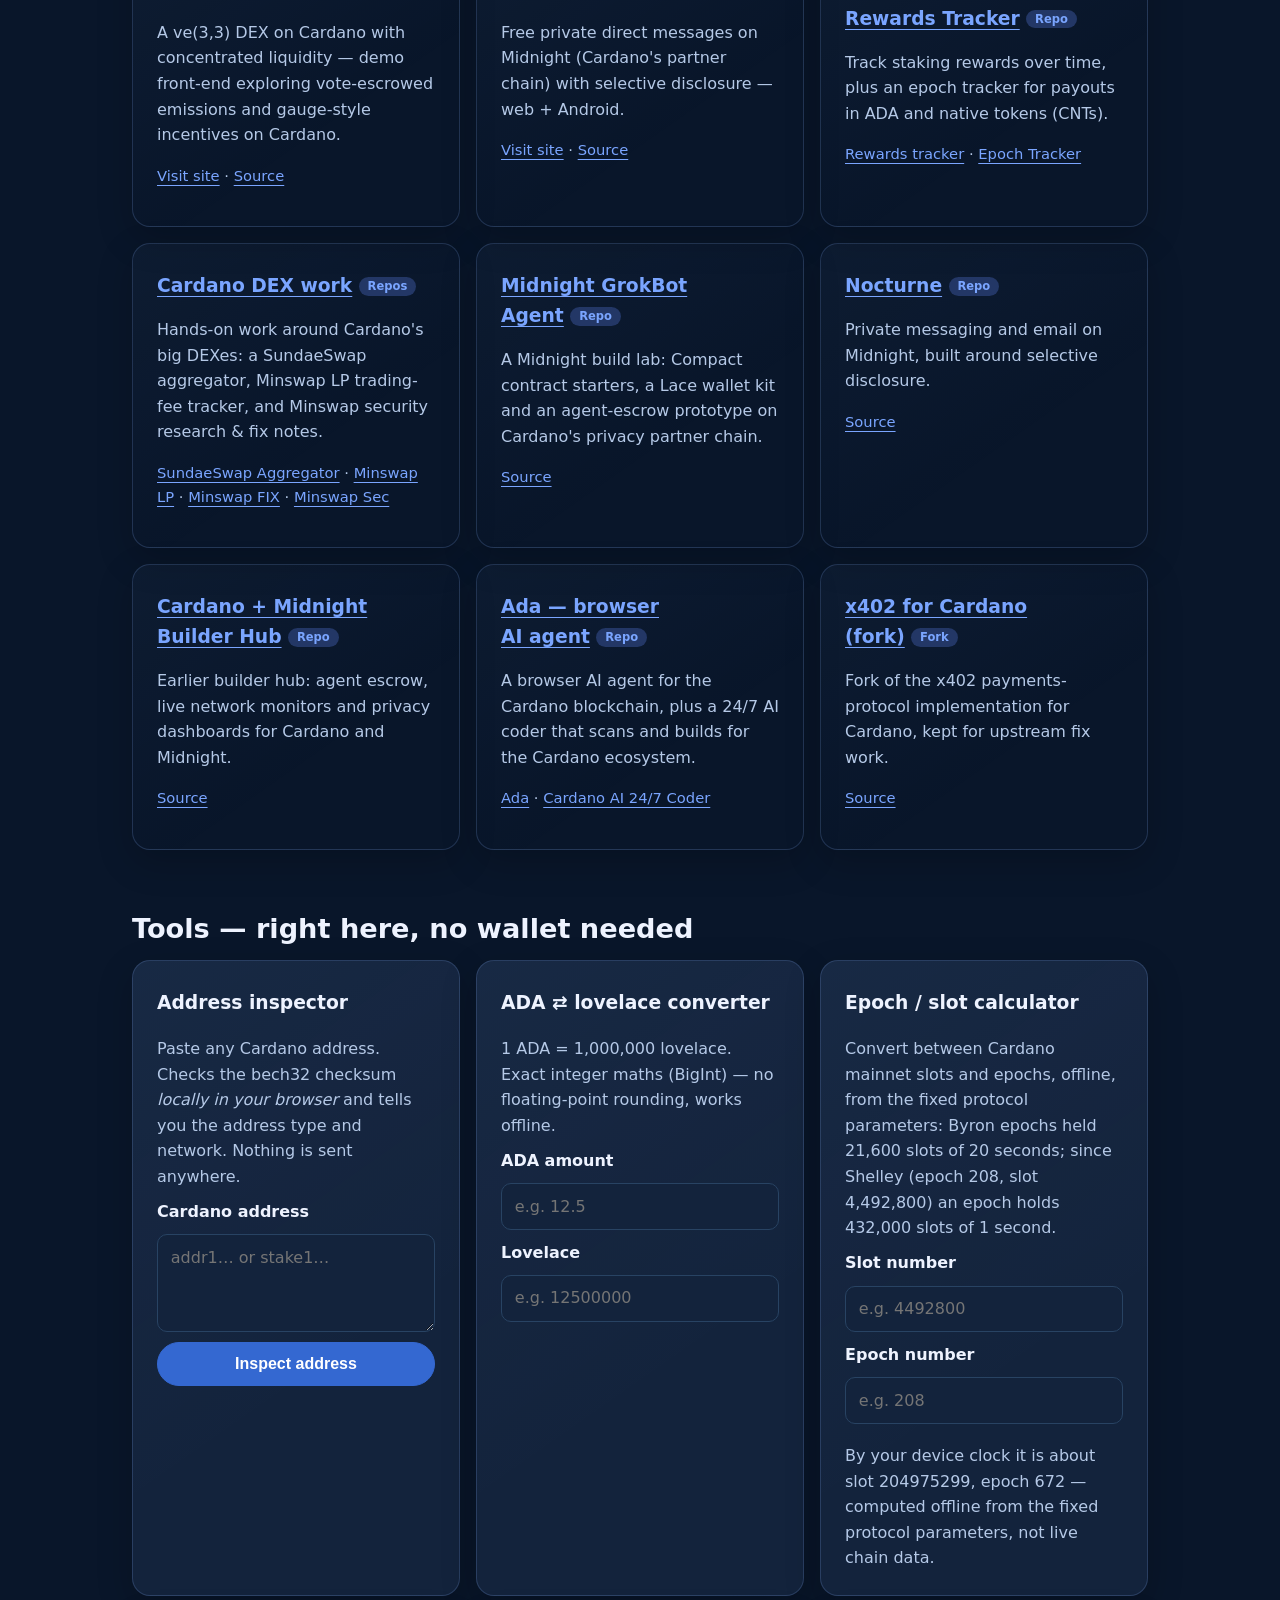
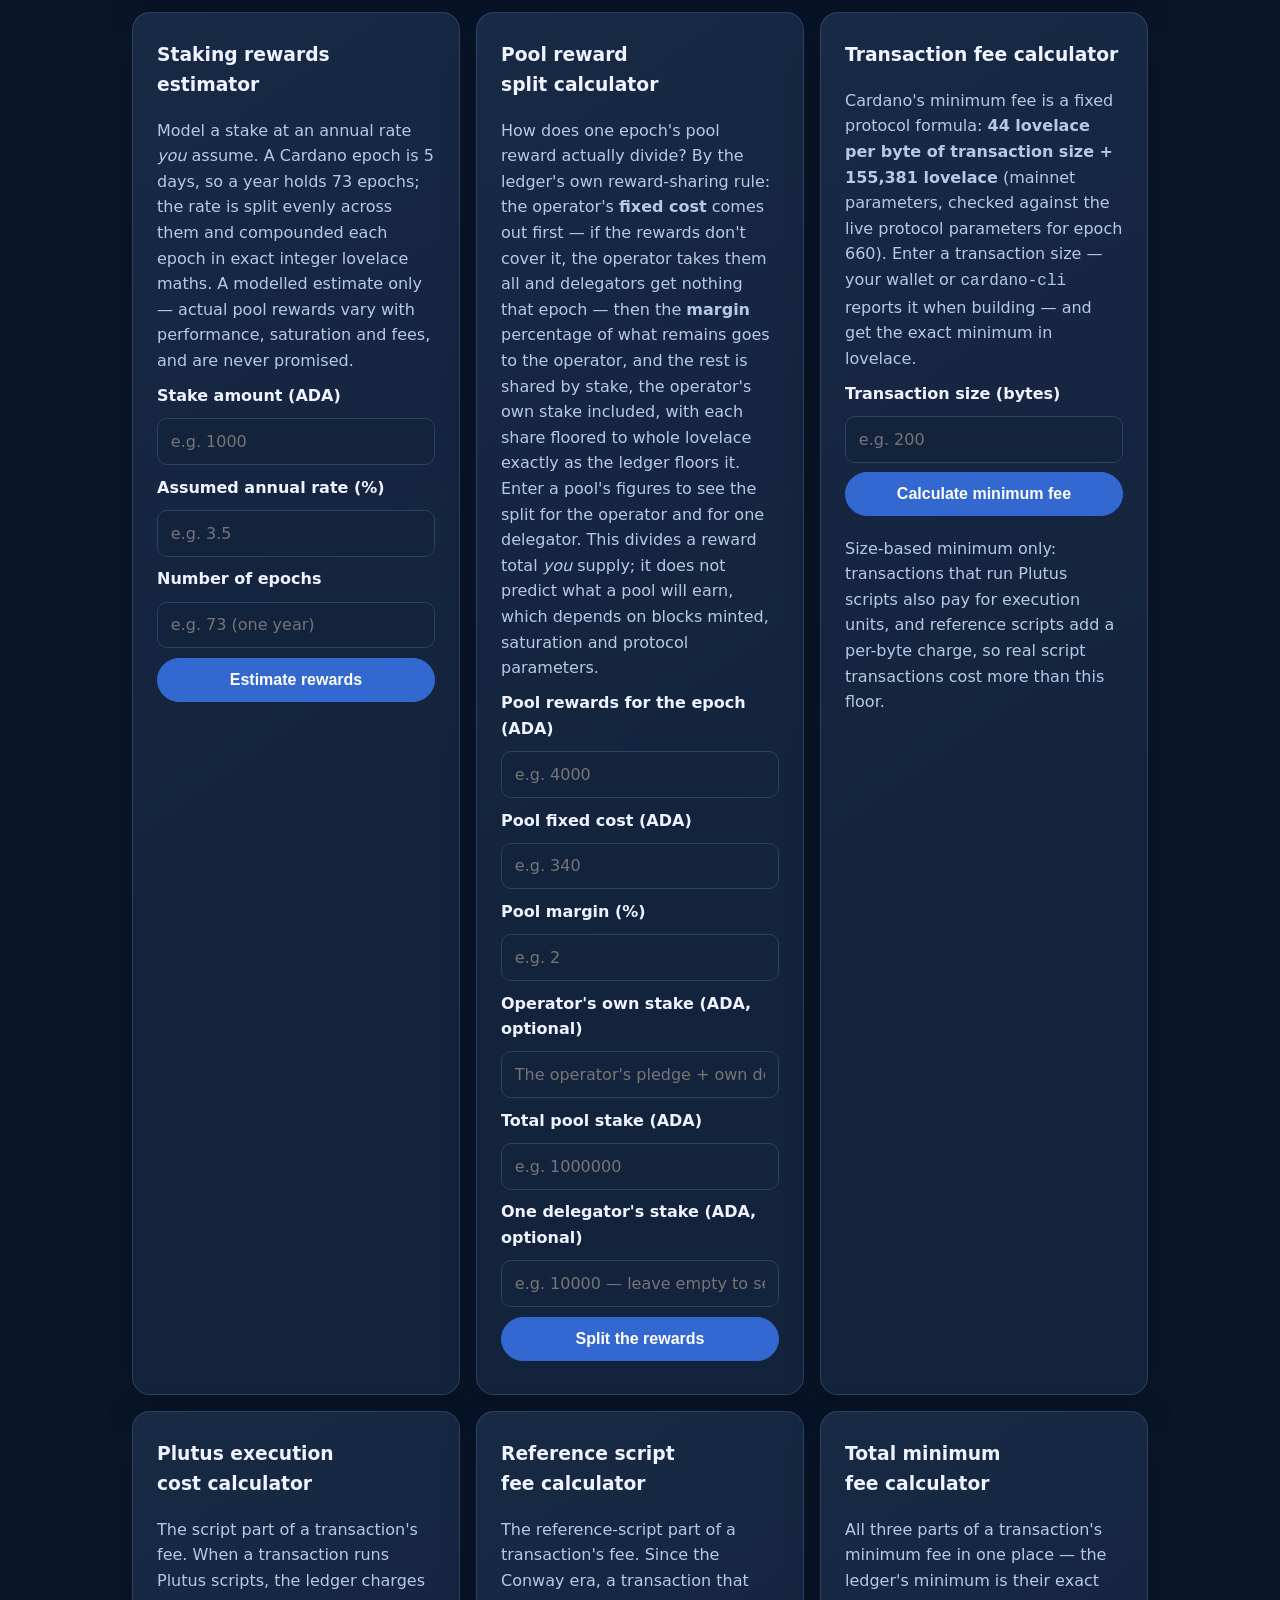
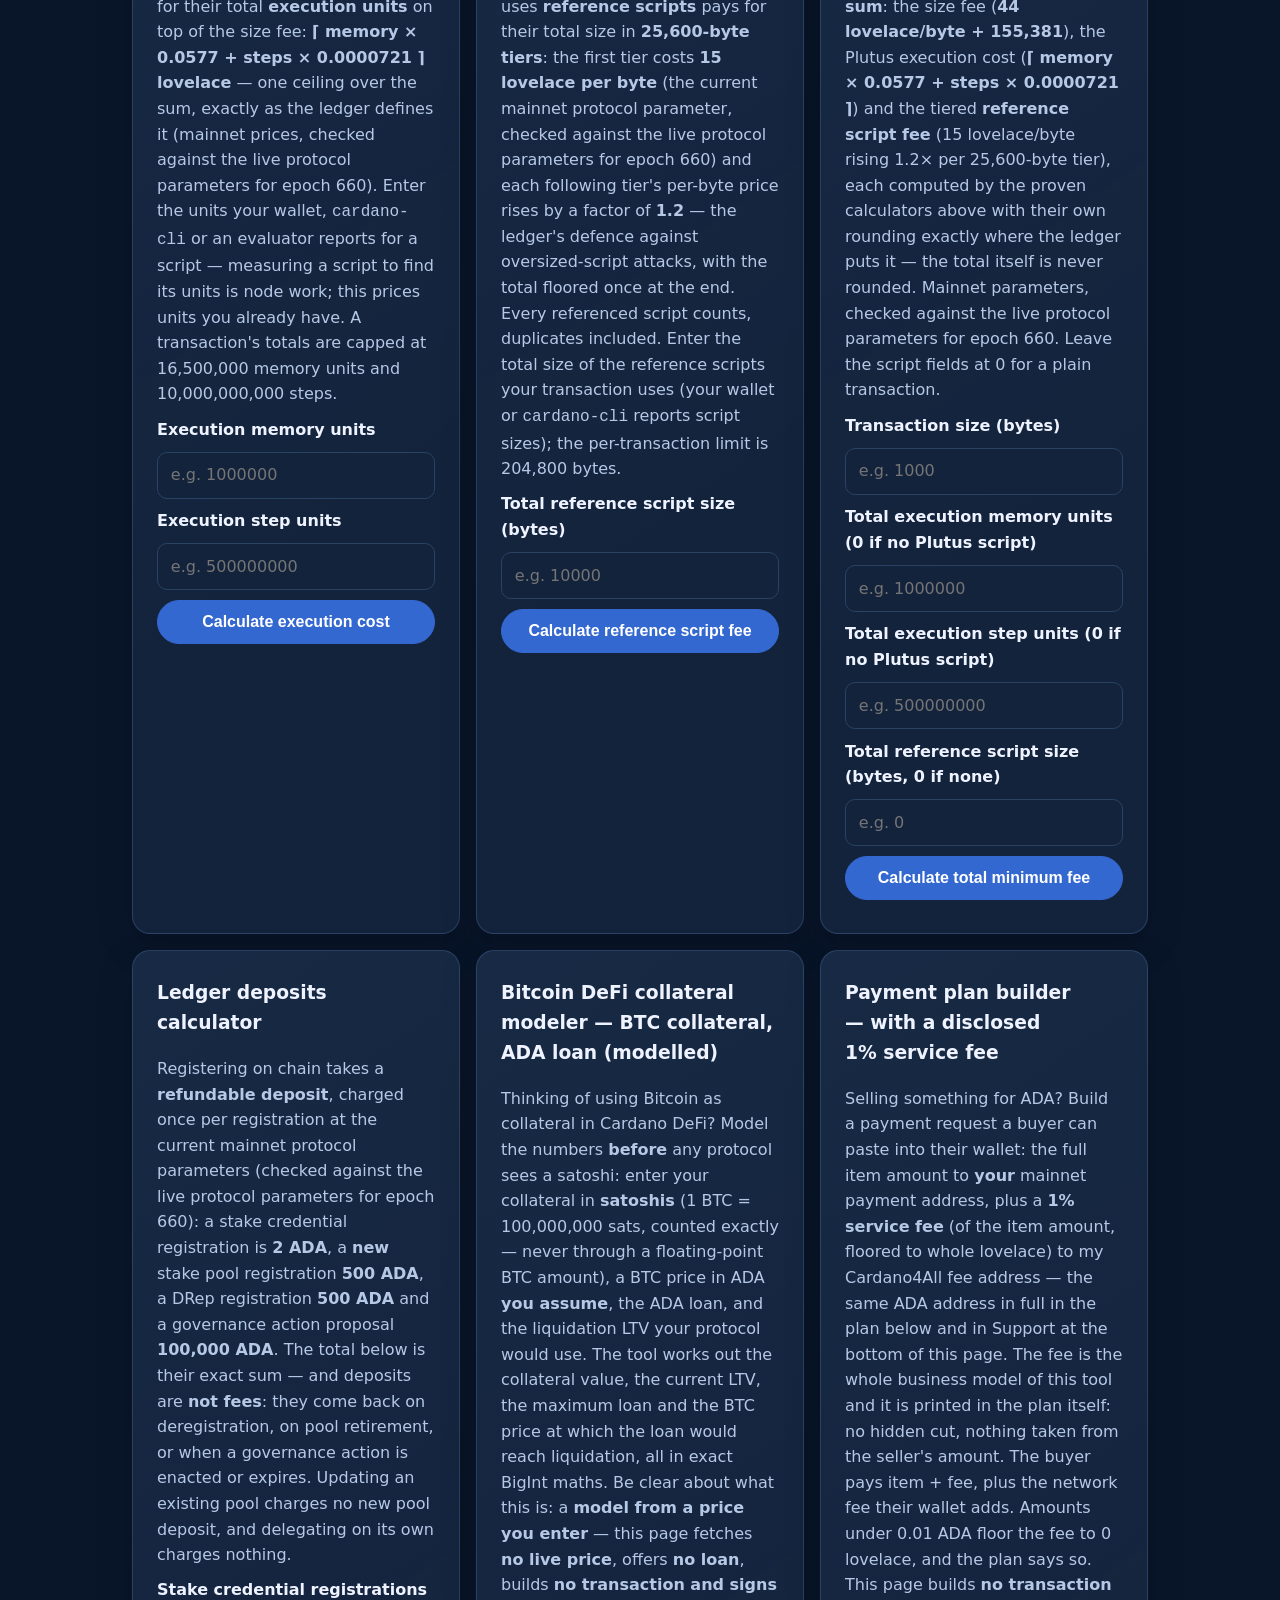
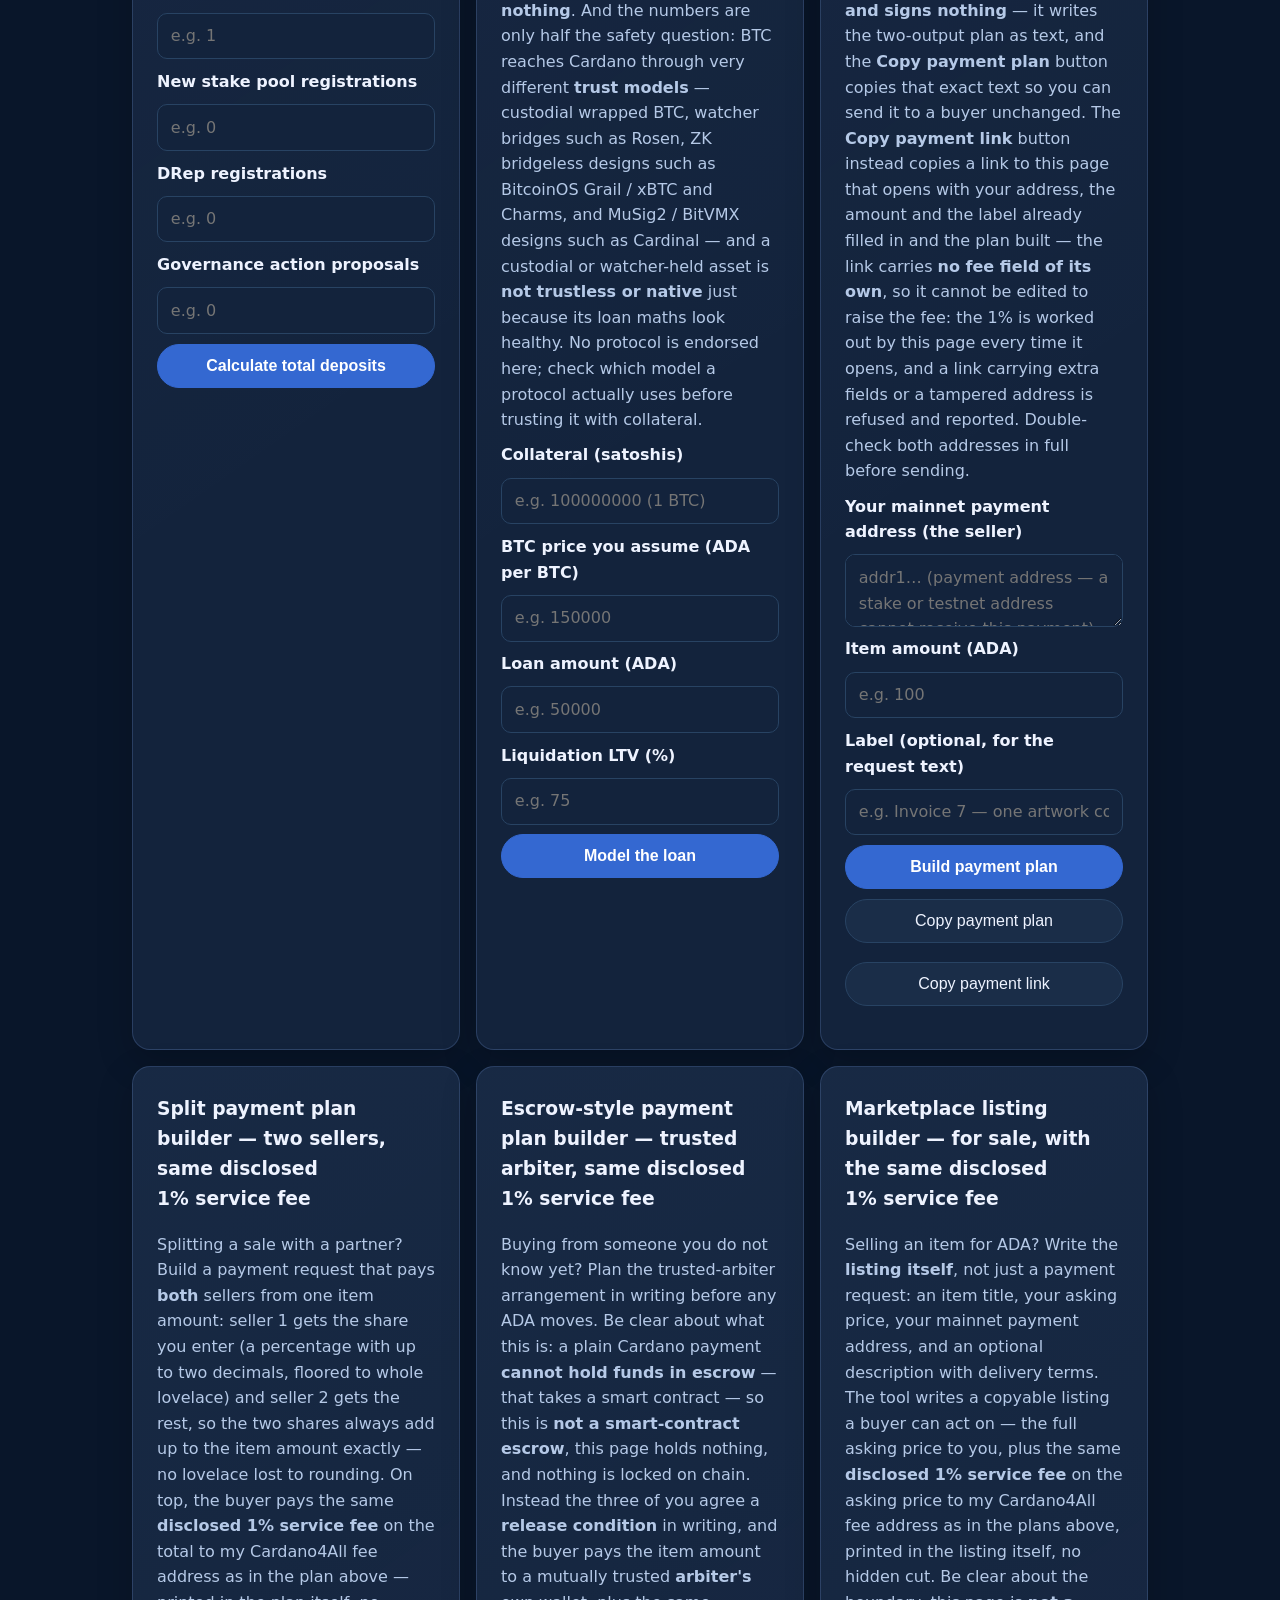
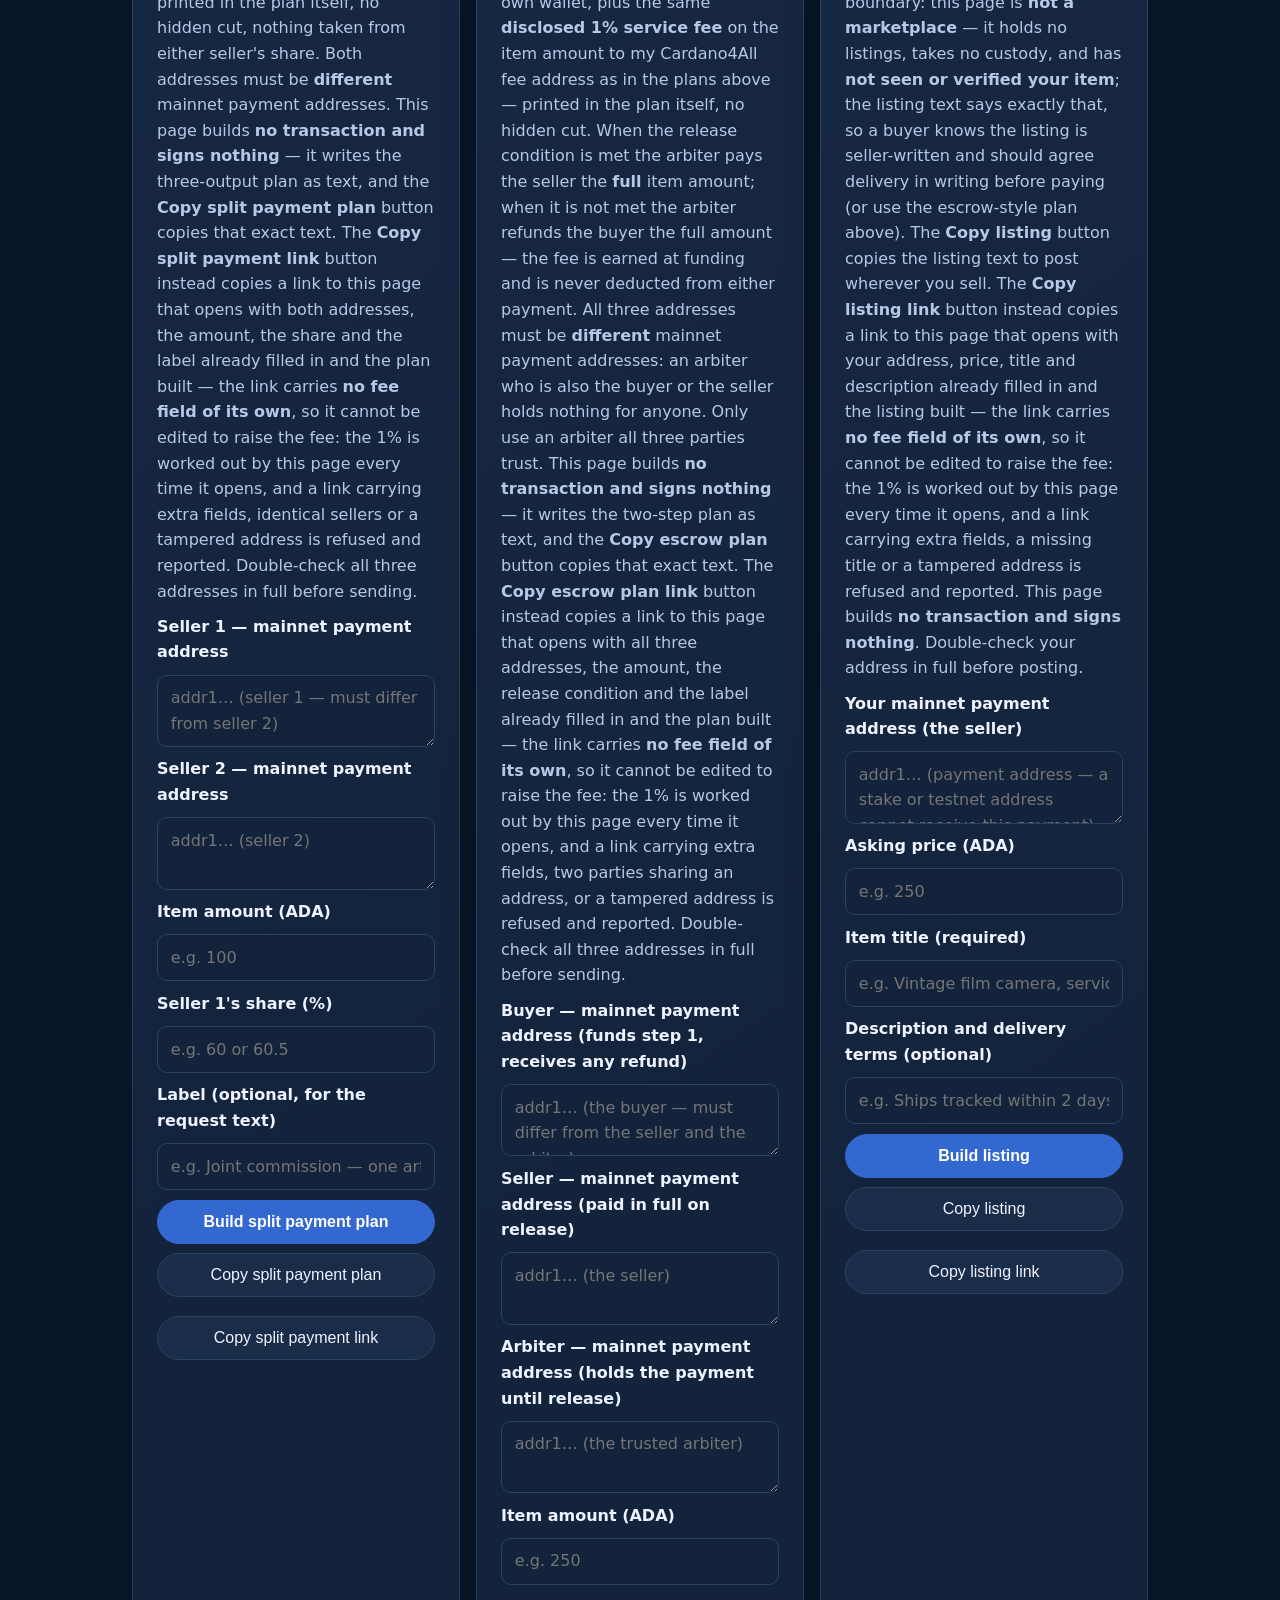
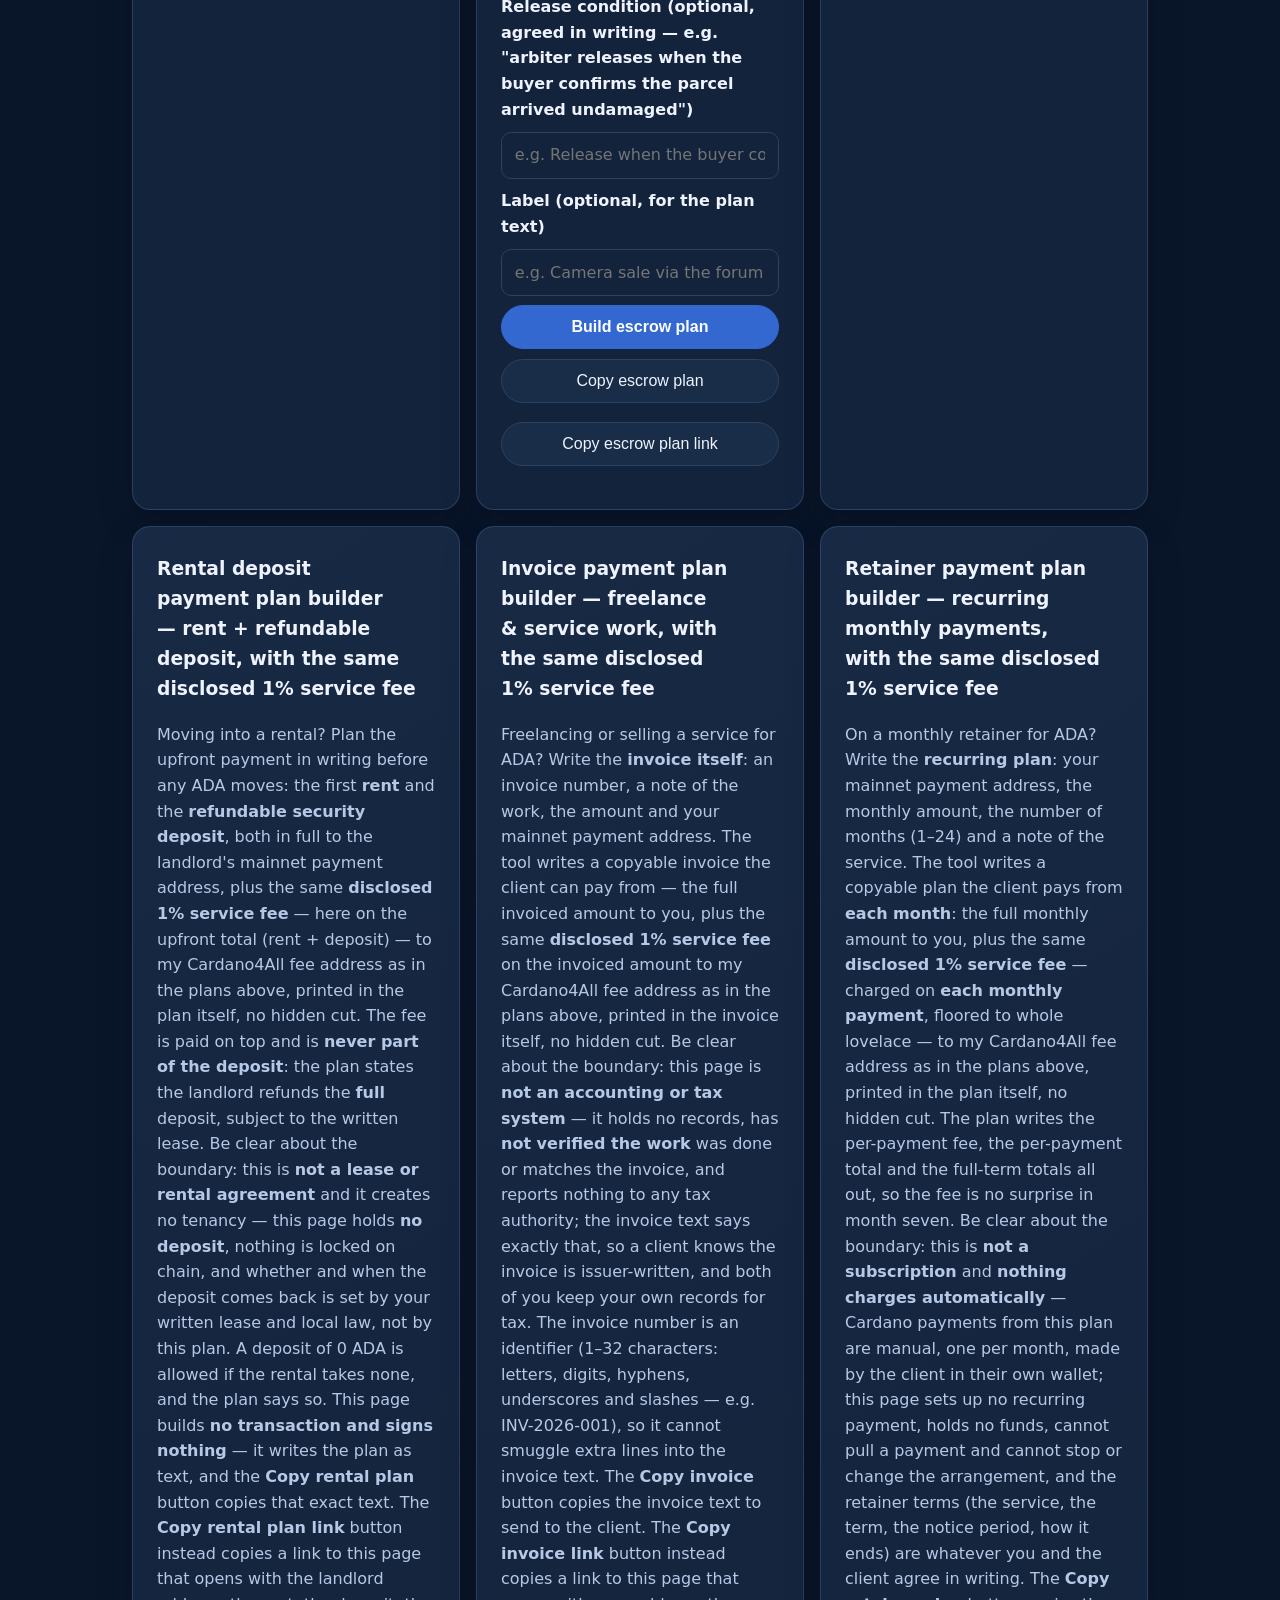
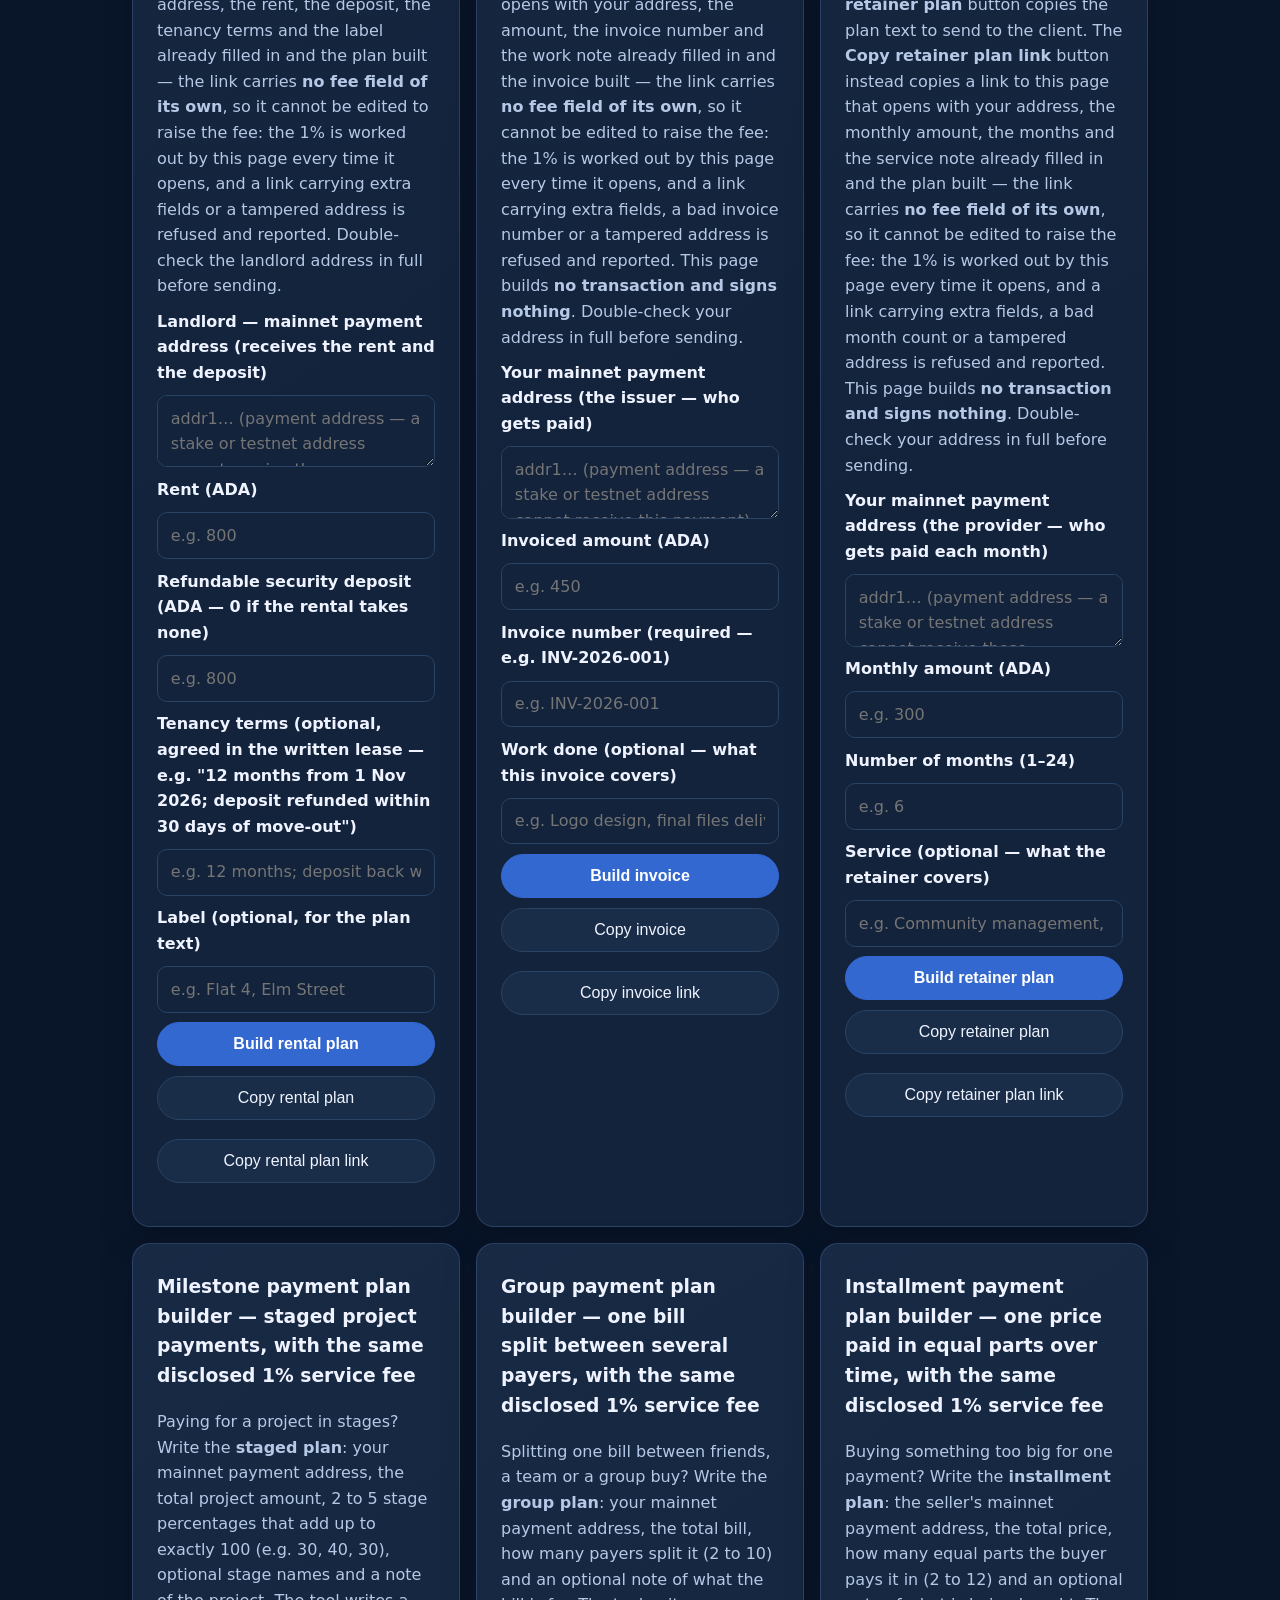
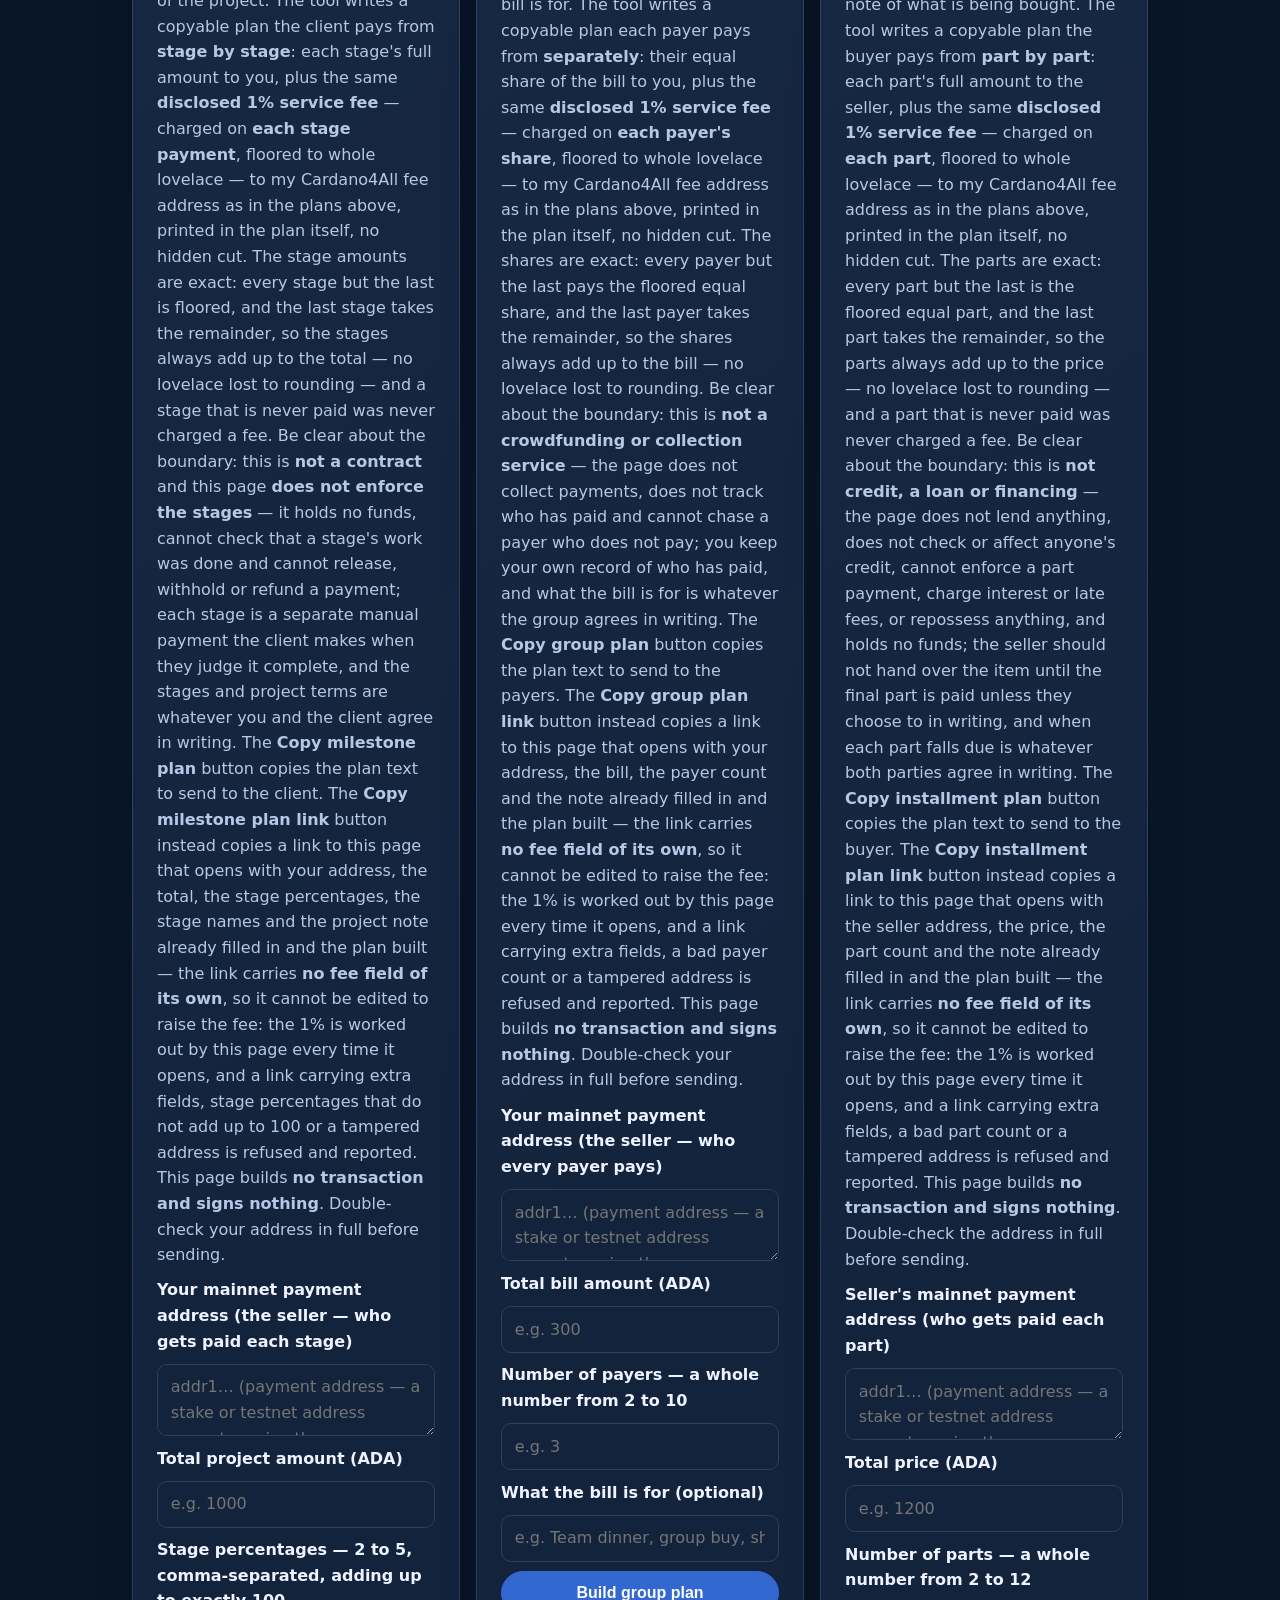
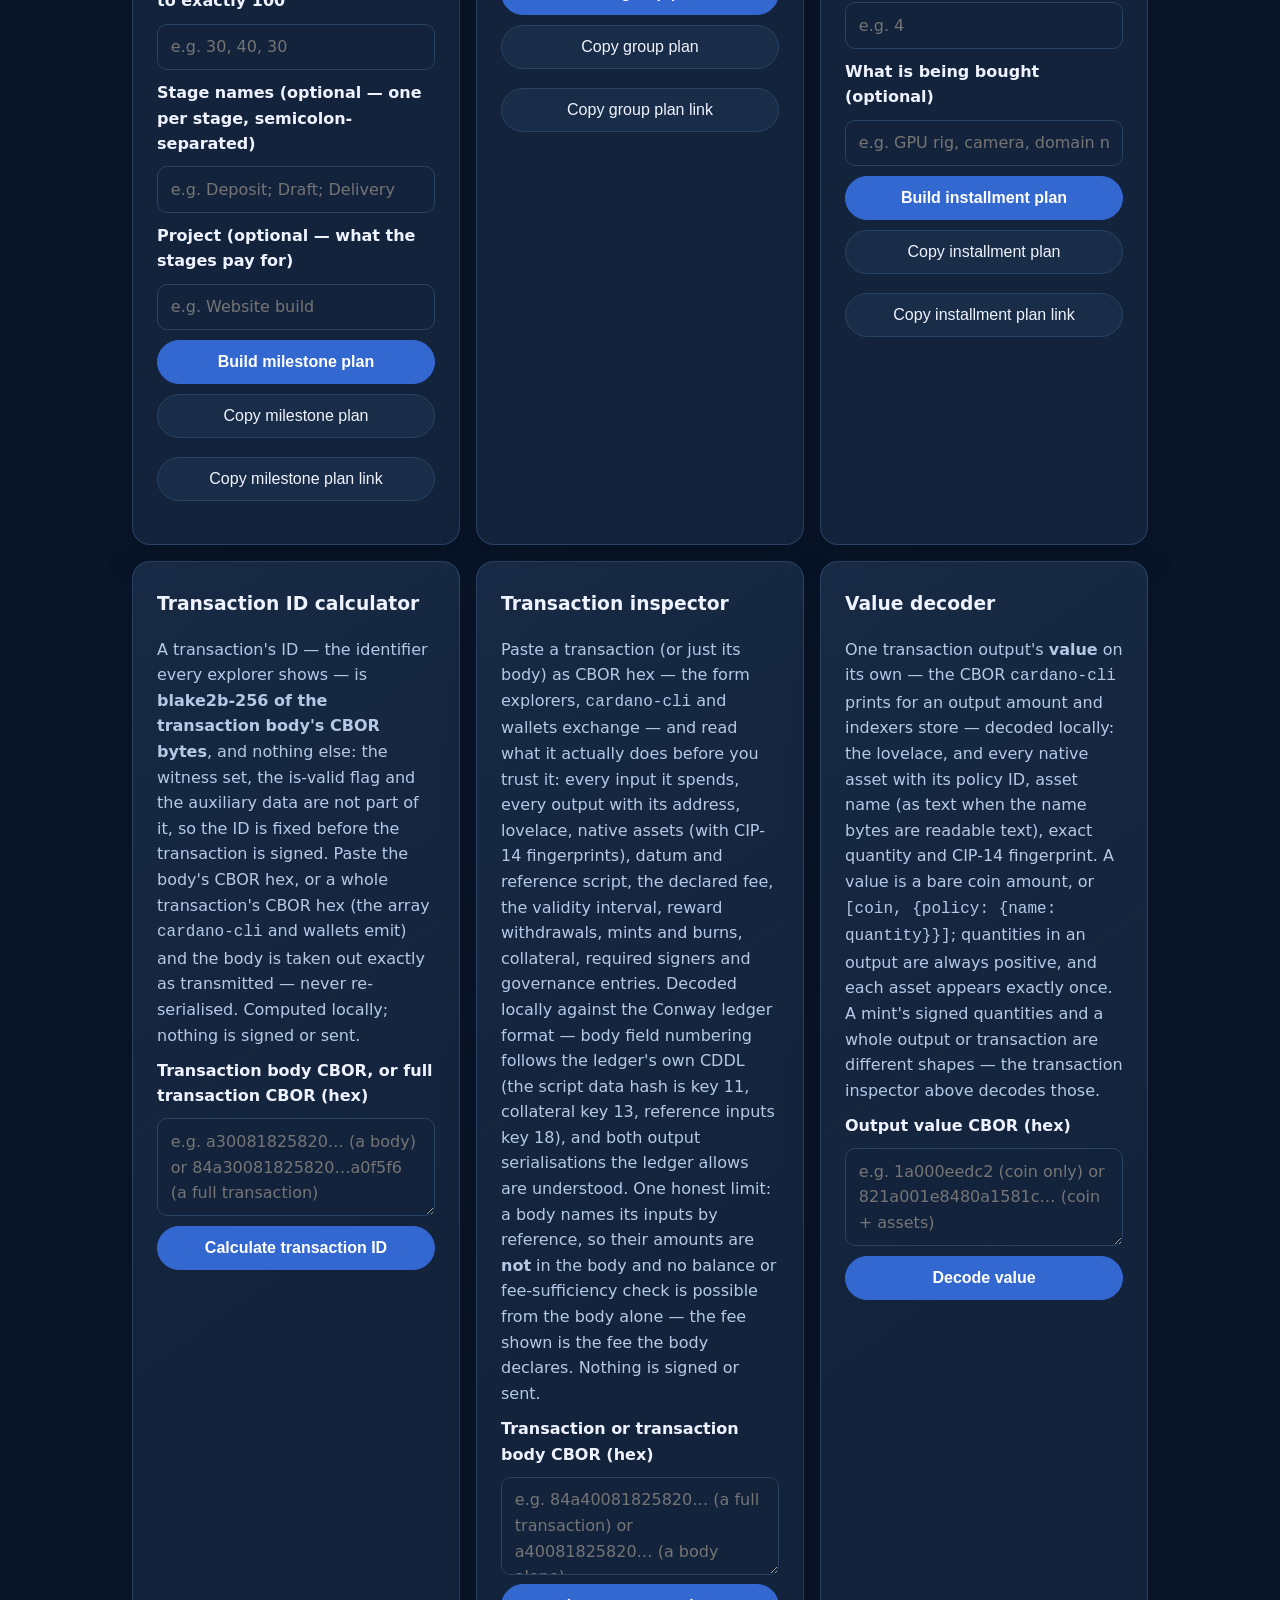
==== commit 7cb41450: "Add Bitcoin DeFi collateral modeler — BTC collateral, ADA loan health and LTV (Native Bitcoin DeFi w" ====
--- a/index.html
+++ b/index.html
@@ -23,7 +23,7 @@
 {"@context":"https://schema.org","@type":"WebSite","name":"Cardano4All","url":"https://kshot3000.github.io/Cardano4all/","author":{"@type":"Person","name":"Kyle Cox","url":"https://x.com/kshot9000"},"description":"Free Cardano calculators and developer tools — staking rewards, pool reward splits, transaction fees, epoch/slot conversion, address inspection and CBOR decoding. No wallet needed."}
 </script>
 <script type="application/ld+json">
-{"@context":"https://schema.org","@type":"ItemList","name":"Cardano4All free Cardano tools","itemListElement":[{"@type":"ListItem","position":1,"name":"Cardano address inspector","url":"https://kshot3000.github.io/Cardano4all/#inspector"},{"@type":"ListItem","position":2,"name":"ADA to lovelace converter","url":"https://kshot3000.github.io/Cardano4all/#converter"},{"@type":"ListItem","position":3,"name":"Cardano epoch and slot calculator","url":"https://kshot3000.github.io/Cardano4all/#epochcalc"},{"@type":"ListItem","position":4,"name":"ADA staking rewards estimator","url":"https://kshot3000.github.io/Cardano4all/#stakingcalc"},{"@type":"ListItem","position":5,"name":"Stake pool reward split calculator","url":"https://kshot3000.github.io/Cardano4all/#poolsplit"},{"@type":"ListItem","position":6,"name":"Cardano transaction fee calculator","url":"https://kshot3000.github.io/Cardano4all/#feecalc"},{"@type":"ListItem","position":7,"name":"Plutus execution cost calculator","url":"https://kshot3000.github.io/Cardano4all/#exunitcalc"},{"@type":"ListItem","position":8,"name":"Cardano transaction inspector and CBOR decoders","url":"https://kshot3000.github.io/Cardano4all/#txinspect"},{"@type":"ListItem","position":9,"name":"ADA payment plan builder with disclosed 1% service fee","url":"https://kshot3000.github.io/Cardano4all/#paylink"},{"@type":"ListItem","position":10,"name":"ADA split payment plan builder for two sellers with disclosed 1% service fee","url":"https://kshot3000.github.io/Cardano4all/#splitlink"},{"@type":"ListItem","position":11,"name":"ADA escrow-style payment plan builder with trusted arbiter and disclosed 1% service fee","url":"https://kshot3000.github.io/Cardano4all/#escrowlink"},{"@type":"ListItem","position":12,"name":"ADA marketplace listing builder with disclosed 1% service fee","url":"https://kshot3000.github.io/Cardano4all/#marketlink"},{"@type":"ListItem","position":13,"name":"ADA rental deposit payment plan builder with disclosed 1% service fee","url":"https://kshot3000.github.io/Cardano4all/#rentlink"},{"@type":"ListItem","position":14,"name":"ADA invoice payment plan builder for freelance and service work with disclosed 1% service fee","url":"https://kshot3000.github.io/Cardano4all/#invoicelink"},{"@type":"ListItem","position":15,"name":"ADA retainer payment plan builder for recurring monthly payments with disclosed 1% service fee","url":"https://kshot3000.github.io/Cardano4all/#retainerlink"},{"@type":"ListItem","position":16,"name":"ADA milestone payment plan builder for staged project payments with disclosed 1% service fee","url":"https://kshot3000.github.io/Cardano4all/#milestonelink"},{"@type":"ListItem","position":17,"name":"ADA group payment plan builder splitting one bill between several payers with disclosed 1% service fee","url":"https://kshot3000.github.io/Cardano4all/#grouplink"},{"@type":"ListItem","position":18,"name":"ADA installment payment plan builder paying one price in equal parts over time with disclosed 1% service fee","url":"https://kshot3000.github.io/Cardano4all/#instlink"}]}
+{"@context":"https://schema.org","@type":"ItemList","name":"Cardano4All free Cardano tools","itemListElement":[{"@type":"ListItem","position":1,"name":"Cardano address inspector","url":"https://kshot3000.github.io/Cardano4all/#inspector"},{"@type":"ListItem","position":2,"name":"ADA to lovelace converter","url":"https://kshot3000.github.io/Cardano4all/#converter"},{"@type":"ListItem","position":3,"name":"Cardano epoch and slot calculator","url":"https://kshot3000.github.io/Cardano4all/#epochcalc"},{"@type":"ListItem","position":4,"name":"ADA staking rewards estimator","url":"https://kshot3000.github.io/Cardano4all/#stakingcalc"},{"@type":"ListItem","position":5,"name":"Stake pool reward split calculator","url":"https://kshot3000.github.io/Cardano4all/#poolsplit"},{"@type":"ListItem","position":6,"name":"Cardano transaction fee calculator","url":"https://kshot3000.github.io/Cardano4all/#feecalc"},{"@type":"ListItem","position":7,"name":"Plutus execution cost calculator","url":"https://kshot3000.github.io/Cardano4all/#exunitcalc"},{"@type":"ListItem","position":8,"name":"Cardano transaction inspector and CBOR decoders","url":"https://kshot3000.github.io/Cardano4all/#txinspect"},{"@type":"ListItem","position":9,"name":"ADA payment plan builder with disclosed 1% service fee","url":"https://kshot3000.github.io/Cardano4all/#paylink"},{"@type":"ListItem","position":10,"name":"ADA split payment plan builder for two sellers with disclosed 1% service fee","url":"https://kshot3000.github.io/Cardano4all/#splitlink"},{"@type":"ListItem","position":11,"name":"ADA escrow-style payment plan builder with trusted arbiter and disclosed 1% service fee","url":"https://kshot3000.github.io/Cardano4all/#escrowlink"},{"@type":"ListItem","position":12,"name":"ADA marketplace listing builder with disclosed 1% service fee","url":"https://kshot3000.github.io/Cardano4all/#marketlink"},{"@type":"ListItem","position":13,"name":"ADA rental deposit payment plan builder with disclosed 1% service fee","url":"https://kshot3000.github.io/Cardano4all/#rentlink"},{"@type":"ListItem","position":14,"name":"ADA invoice payment plan builder for freelance and service work with disclosed 1% service fee","url":"https://kshot3000.github.io/Cardano4all/#invoicelink"},{"@type":"ListItem","position":15,"name":"ADA retainer payment plan builder for recurring monthly payments with disclosed 1% service fee","url":"https://kshot3000.github.io/Cardano4all/#retainerlink"},{"@type":"ListItem","position":16,"name":"ADA milestone payment plan builder for staged project payments with disclosed 1% service fee","url":"https://kshot3000.github.io/Cardano4all/#milestonelink"},{"@type":"ListItem","position":17,"name":"ADA group payment plan builder splitting one bill between several payers with disclosed 1% service fee","url":"https://kshot3000.github.io/Cardano4all/#grouplink"},{"@type":"ListItem","position":18,"name":"ADA installment payment plan builder paying one price in equal parts over time with disclosed 1% service fee","url":"https://kshot3000.github.io/Cardano4all/#instlink"},{"@type":"ListItem","position":19,"name":"Bitcoin DeFi collateral modeler — BTC collateral loan health and LTV from a user-supplied price, satoshi-exact","url":"https://kshot3000.github.io/Cardano4all/#btcloan"}]}
 </script>
 <link rel="icon" href="data:image/svg+xml,%3Csvg xmlns='http://www.w3.org/2000/svg' viewBox='0 0 32 32'%3E%3Ccircle cx='16' cy='16' r='14' fill='%230033ad'/%3E%3Ccircle cx='16' cy='11' r='3' fill='%23fff'/%3E%3Ccircle cx='10' cy='19' r='2.4' fill='%23fff'/%3E%3Ccircle cx='22' cy='19' r='2.4' fill='%23fff'/%3E%3C/svg%3E">
 <link rel="stylesheet" href="styles.css?v=1">
@@ -260,6 +260,20 @@
         <button type="submit" class="btn primary">Calculate total deposits</button>
         <p id="deposit-result" role="status" aria-live="polite"></p>
       </form>
+      <form class="tool" id="btcloan">
+        <h3>Bitcoin DeFi collateral modeler — BTC collateral, ADA loan (modelled)</h3>
+        <p>Thinking of using Bitcoin as collateral in Cardano DeFi? Model the numbers <strong>before</strong> any protocol sees a satoshi: enter your collateral in <strong>satoshis</strong> (1 BTC = 100,000,000 sats, counted exactly — never through a floating-point BTC amount), a BTC price in ADA <strong>you assume</strong>, the ADA loan, and the liquidation LTV your protocol would use. The tool works out the collateral value, the current LTV, the maximum loan and the BTC price at which the loan would reach liquidation, all in exact BigInt maths. Be clear about what this is: a <strong>model from a price you enter</strong> — this page fetches <strong>no live price</strong>, offers <strong>no loan</strong>, builds <strong>no transaction and signs nothing</strong>. And the numbers are only half the safety question: BTC reaches Cardano through very different <strong>trust models</strong> — custodial wrapped BTC, watcher bridges such as Rosen, ZK bridgeless designs such as BitcoinOS Grail / xBTC and Charms, and MuSig2 / BitVMX designs such as Cardinal — and a custodial or watcher-held asset is <strong>not trustless or native</strong> just because its loan maths look healthy. No protocol is endorsed here; check which model a protocol actually uses before trusting it with collateral.</p>
+        <label for="btc-sats">Collateral (satoshis)</label>
+        <input id="btc-sats" inputmode="numeric" placeholder="e.g. 100000000 (1 BTC)" autocomplete="off">
+        <label for="btc-price">BTC price you assume (ADA per BTC)</label>
+        <input id="btc-price" inputmode="decimal" placeholder="e.g. 150000" autocomplete="off">
+        <label for="btc-loan">Loan amount (ADA)</label>
+        <input id="btc-loan" inputmode="decimal" placeholder="e.g. 50000" autocomplete="off">
+        <label for="btc-liq">Liquidation LTV (%)</label>
+        <input id="btc-liq" inputmode="decimal" placeholder="e.g. 75" autocomplete="off">
+        <button type="submit" class="btn primary">Model the loan</button>
+        <p id="btc-loan-result" role="status" aria-live="polite"></p>
+      </form>
       <form class="tool" id="paylink">
         <h3>Payment plan builder — with a disclosed 1% service fee</h3>
         <p>Selling something for ADA? Build a payment request a buyer can paste into their wallet: the full item amount to <strong>your</strong> mainnet payment address, plus a <strong>1% service fee</strong> (of the item amount, floored to whole lovelace) to my Cardano4All fee address — the same ADA address in full in the plan below and in Support at the bottom of this page. The fee is the whole business model of this tool and it is printed in the plan itself: no hidden cut, nothing taken from the seller's amount. The buyer pays item + fee, plus the network fee their wallet adds. Amounts under 0.01 ADA floor the fee to 0 lovelace, and the plan says so. This page builds <strong>no transaction and signs nothing</strong> — it writes the two-output plan as text, and the <strong>Copy payment plan</strong> button copies that exact text so you can send it to a buyer unchanged. The <strong>Copy payment link</strong> button instead copies a link to this page that opens with your address, the amount and the label already filled in and the plan built — the link carries <strong>no fee field of its own</strong>, so it cannot be edited to raise the fee: the 1% is worked out by this page every time it opens, and a link carrying extra fields or a tampered address is refused and reported. Double-check both addresses in full before sending.</p>
@@ -860,6 +874,6 @@
   <p>Cardano4All · Open source by Kyle Cox (@kshot9000) · Not affiliated with the Cardano Foundation, IOG or Intersect — an independent builder project.</p>
   <p>ADA donations: addr1q8hnl6vl5a6k3rw3n5g3jtte696zcl76kfatzv7gpswa9r0dj7fma6klq55y4ffm7tf0em09udnyhuk4ah92pl5x9jpqjae44v</p>
 </footer>
-<script src="app.js?v=62"></script>
+<script src="app.js?v=63"></script>
 </body>
 </html>
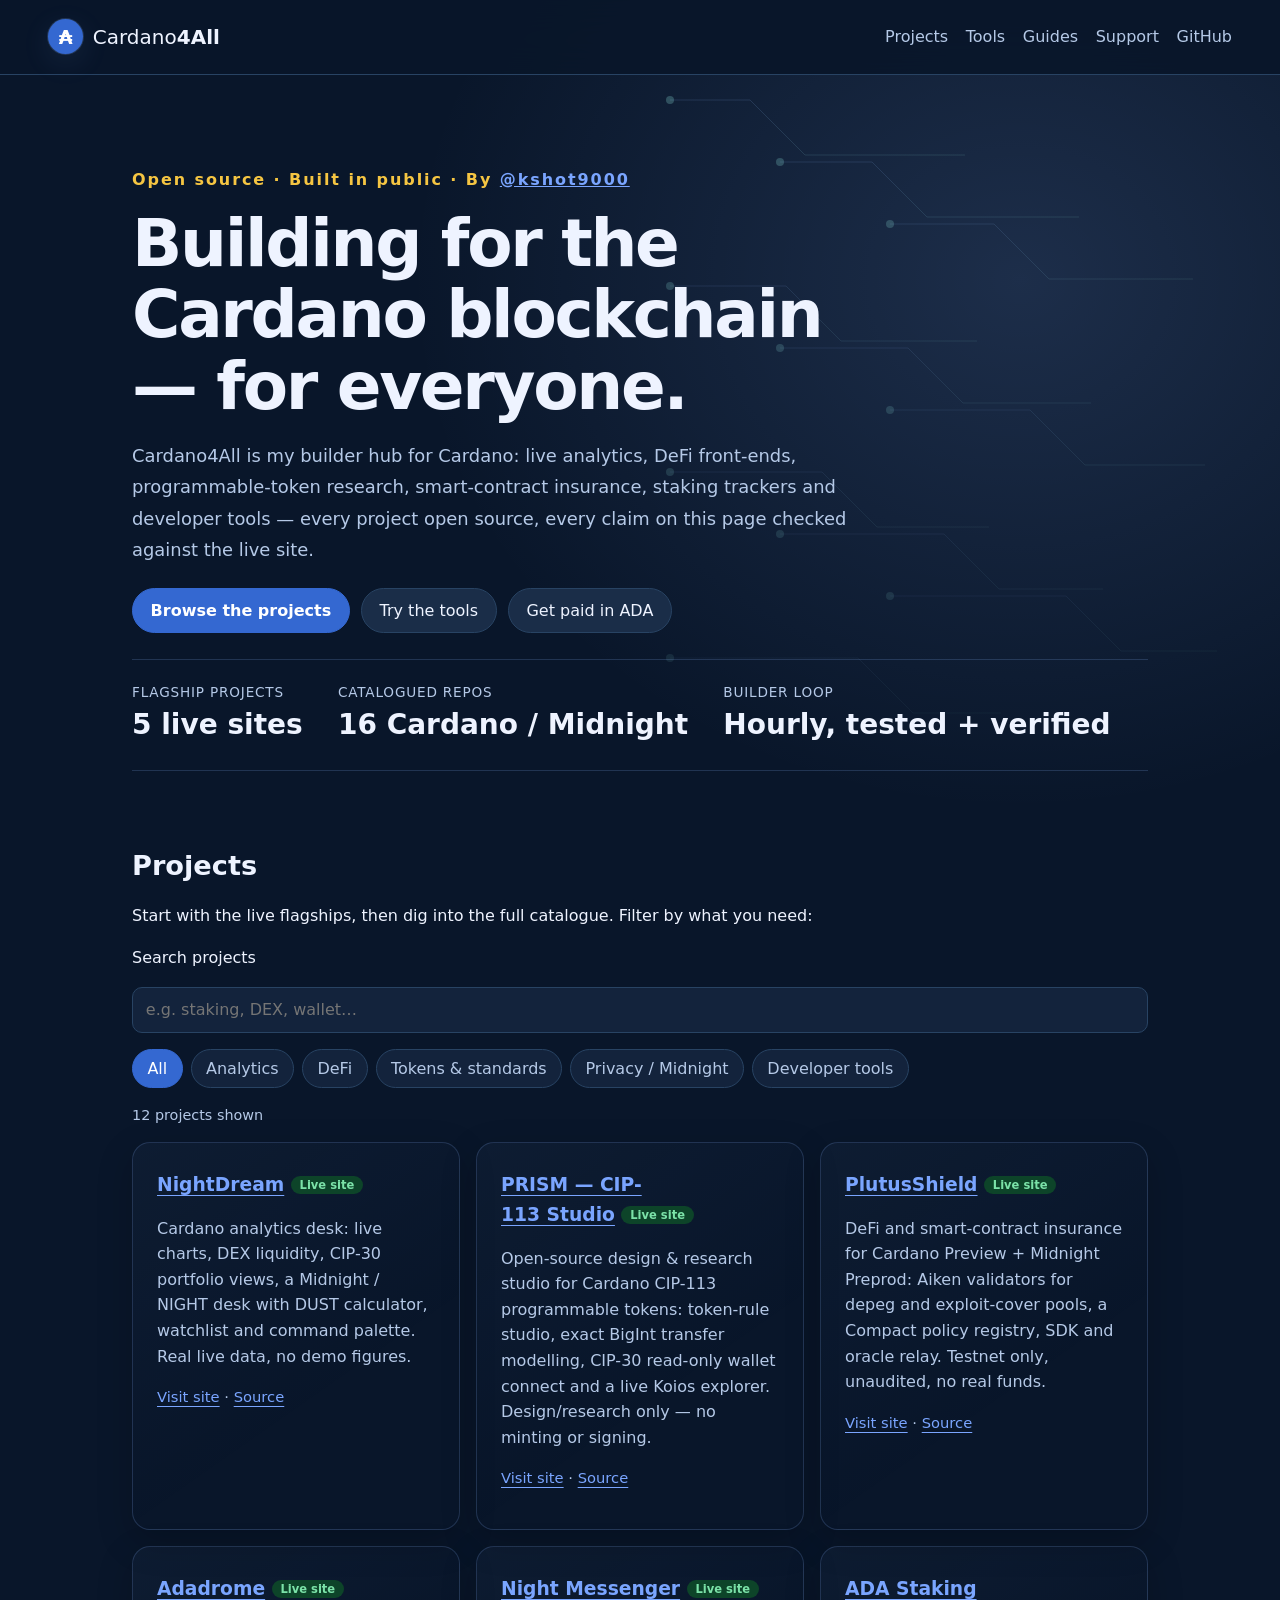
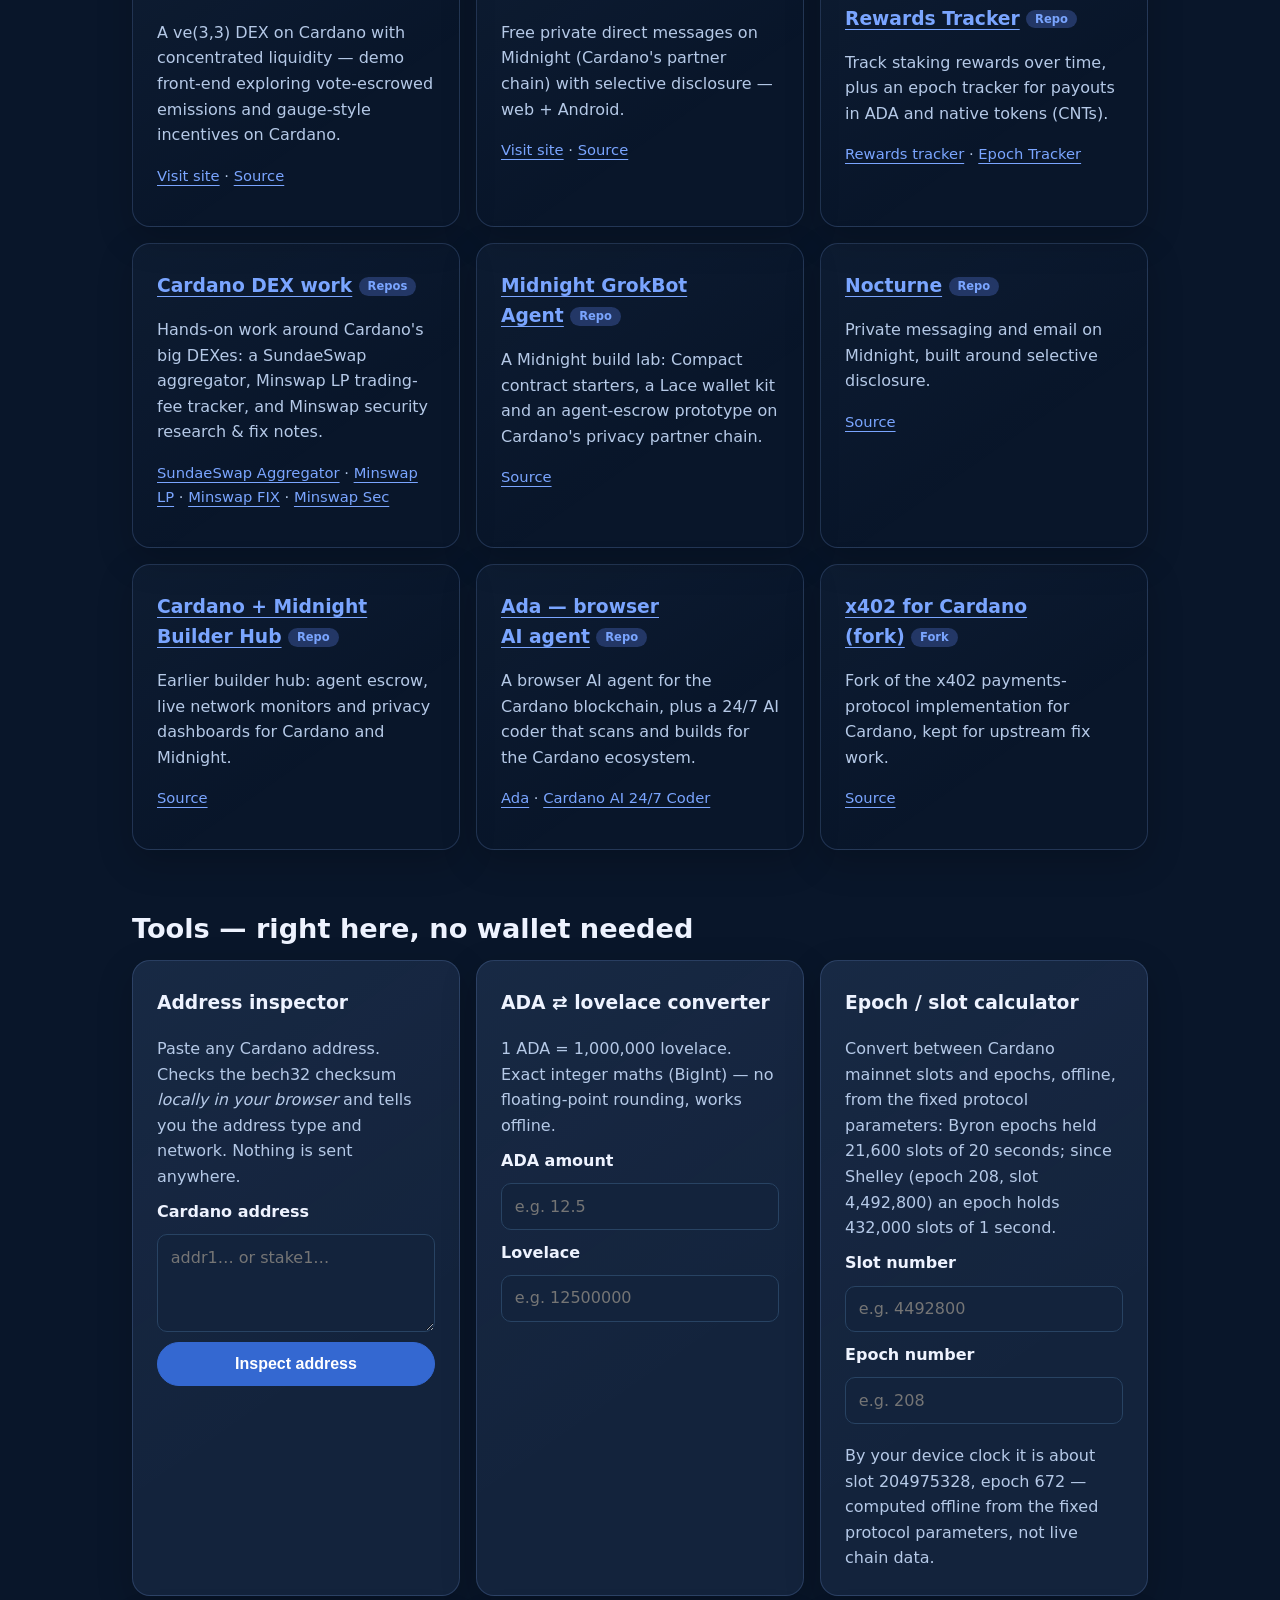
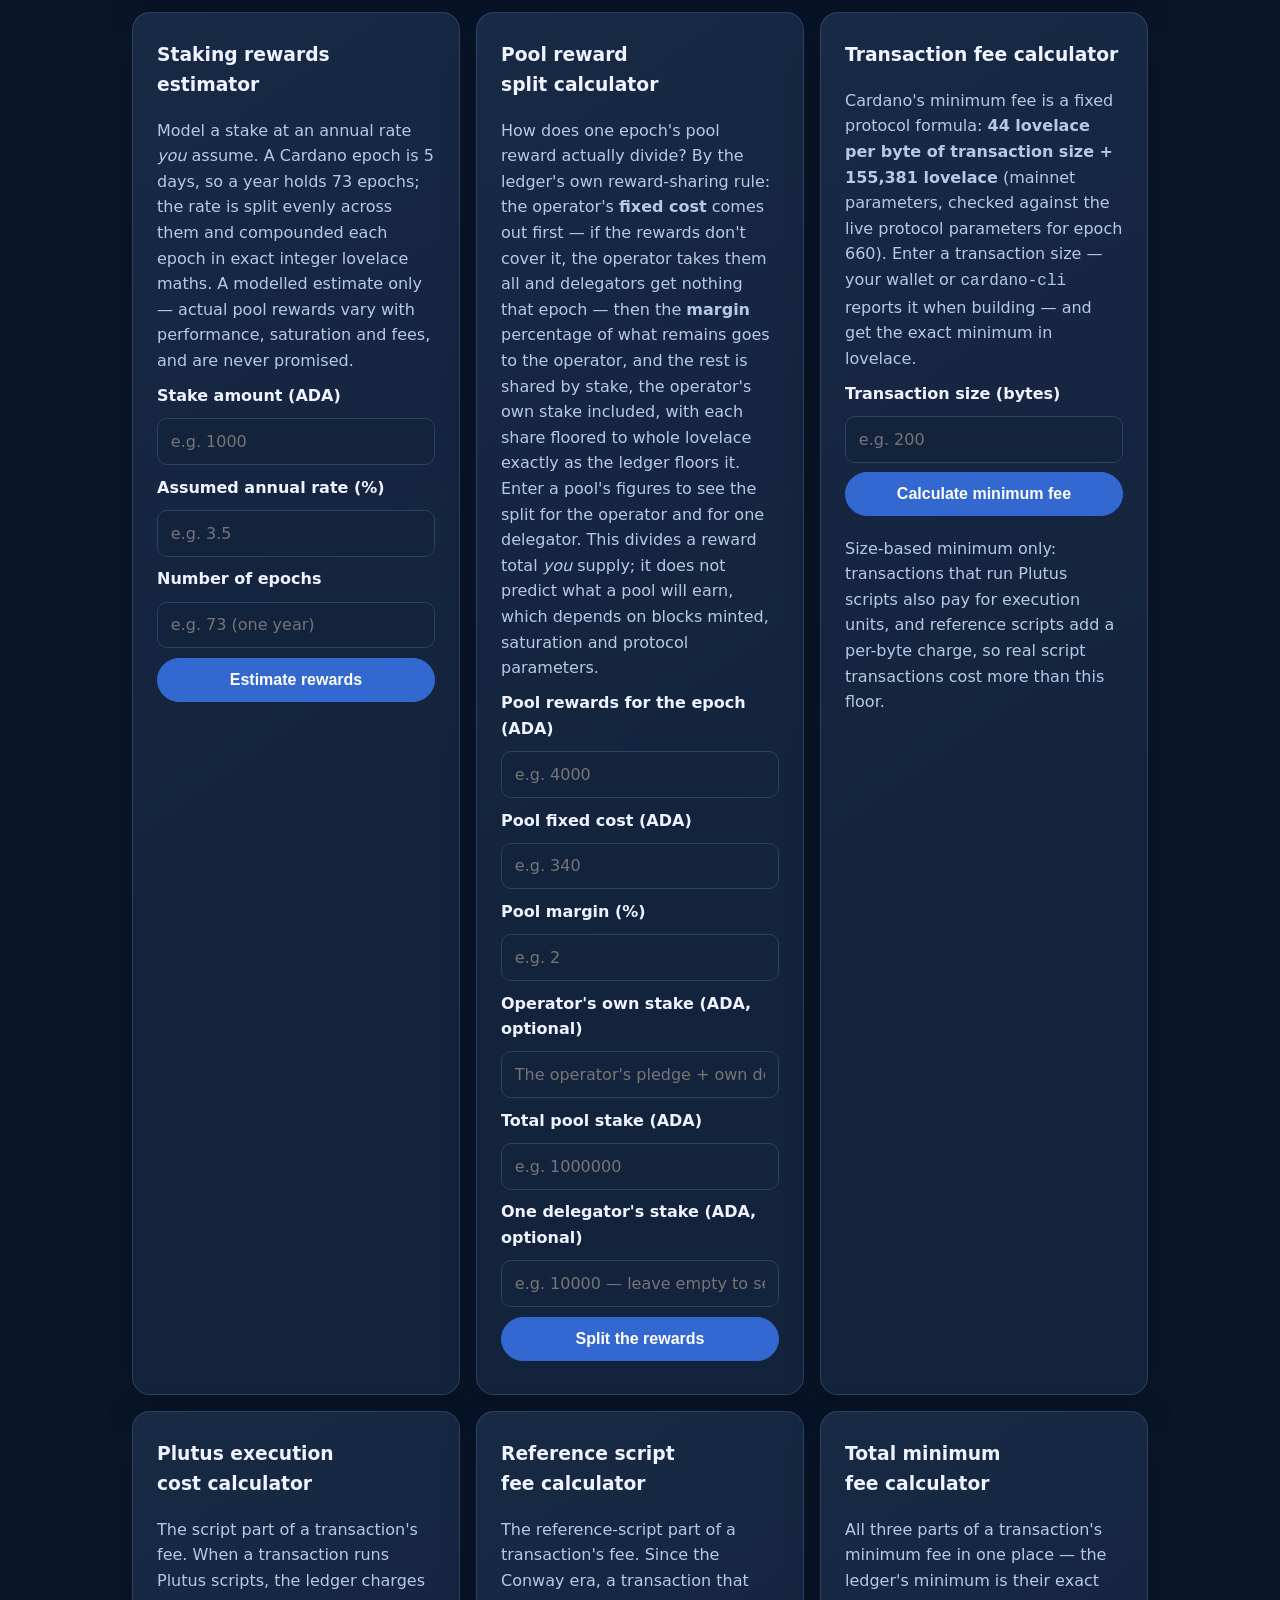
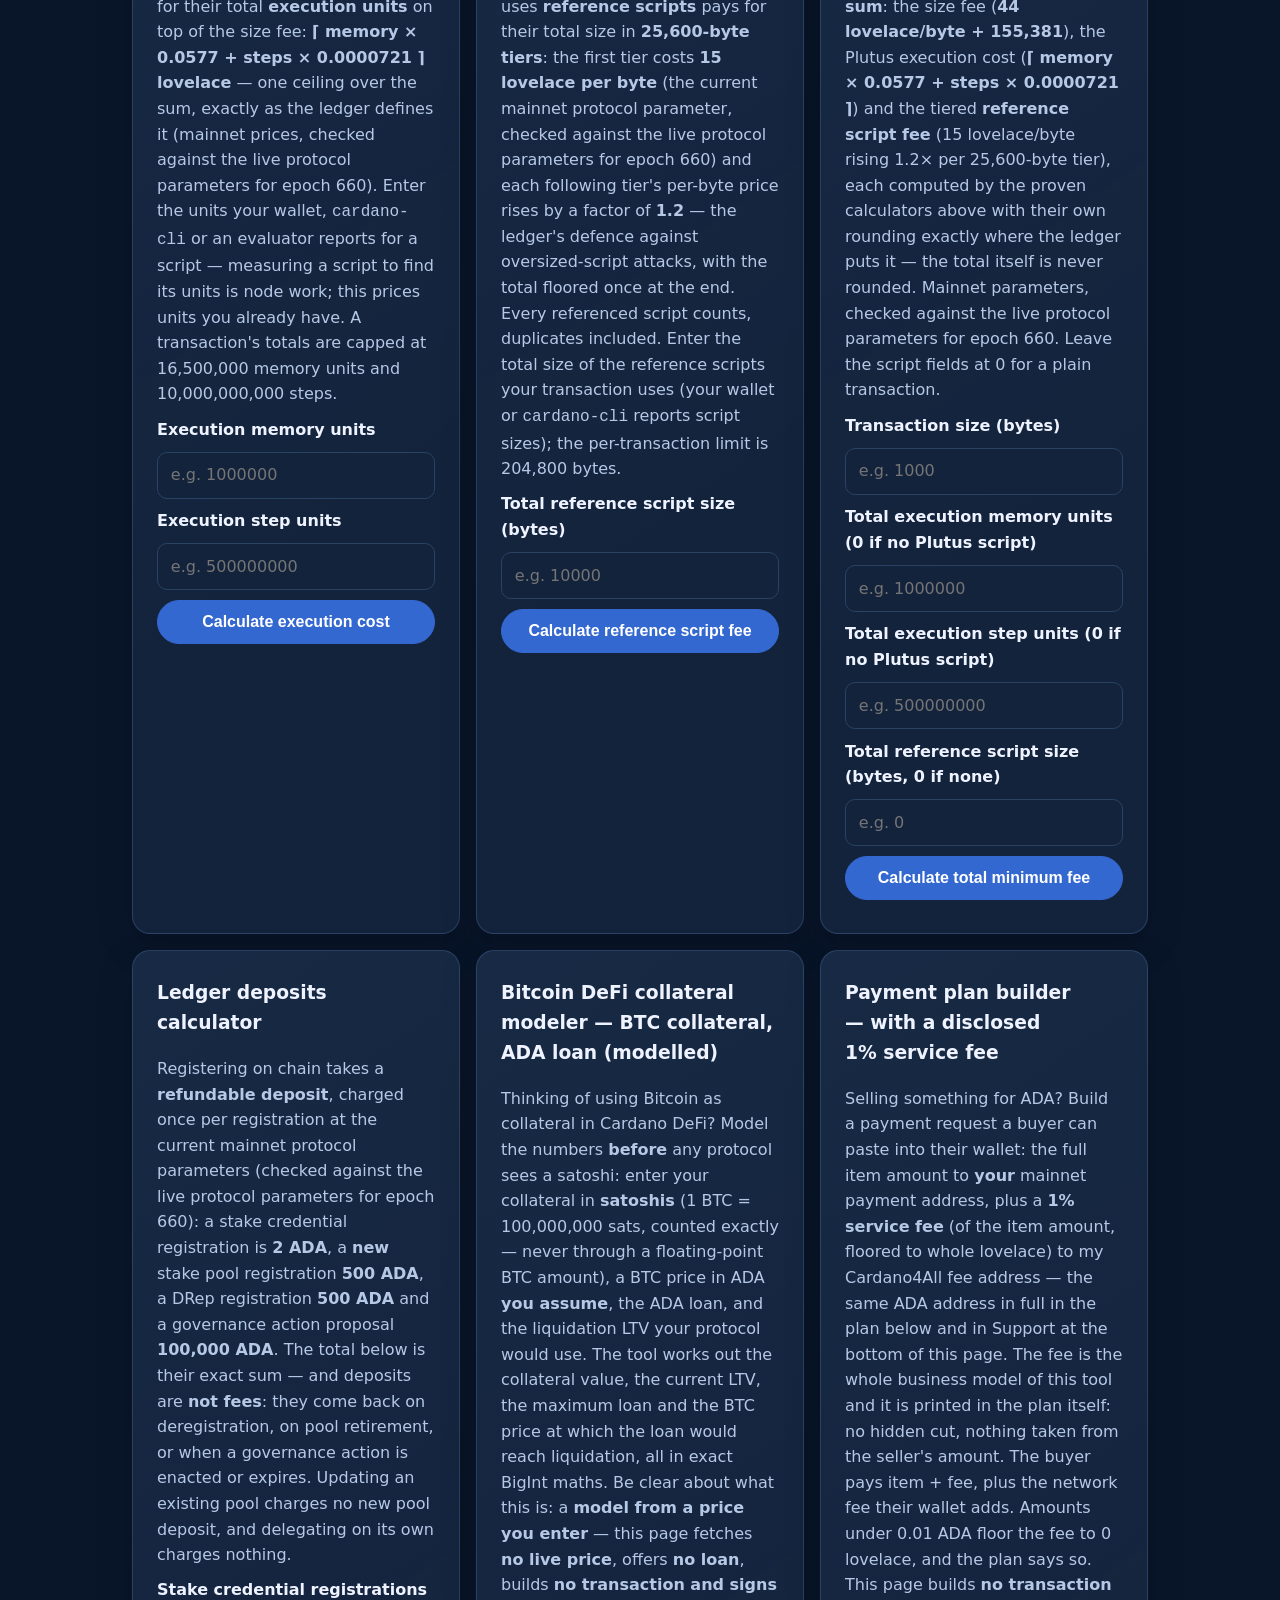
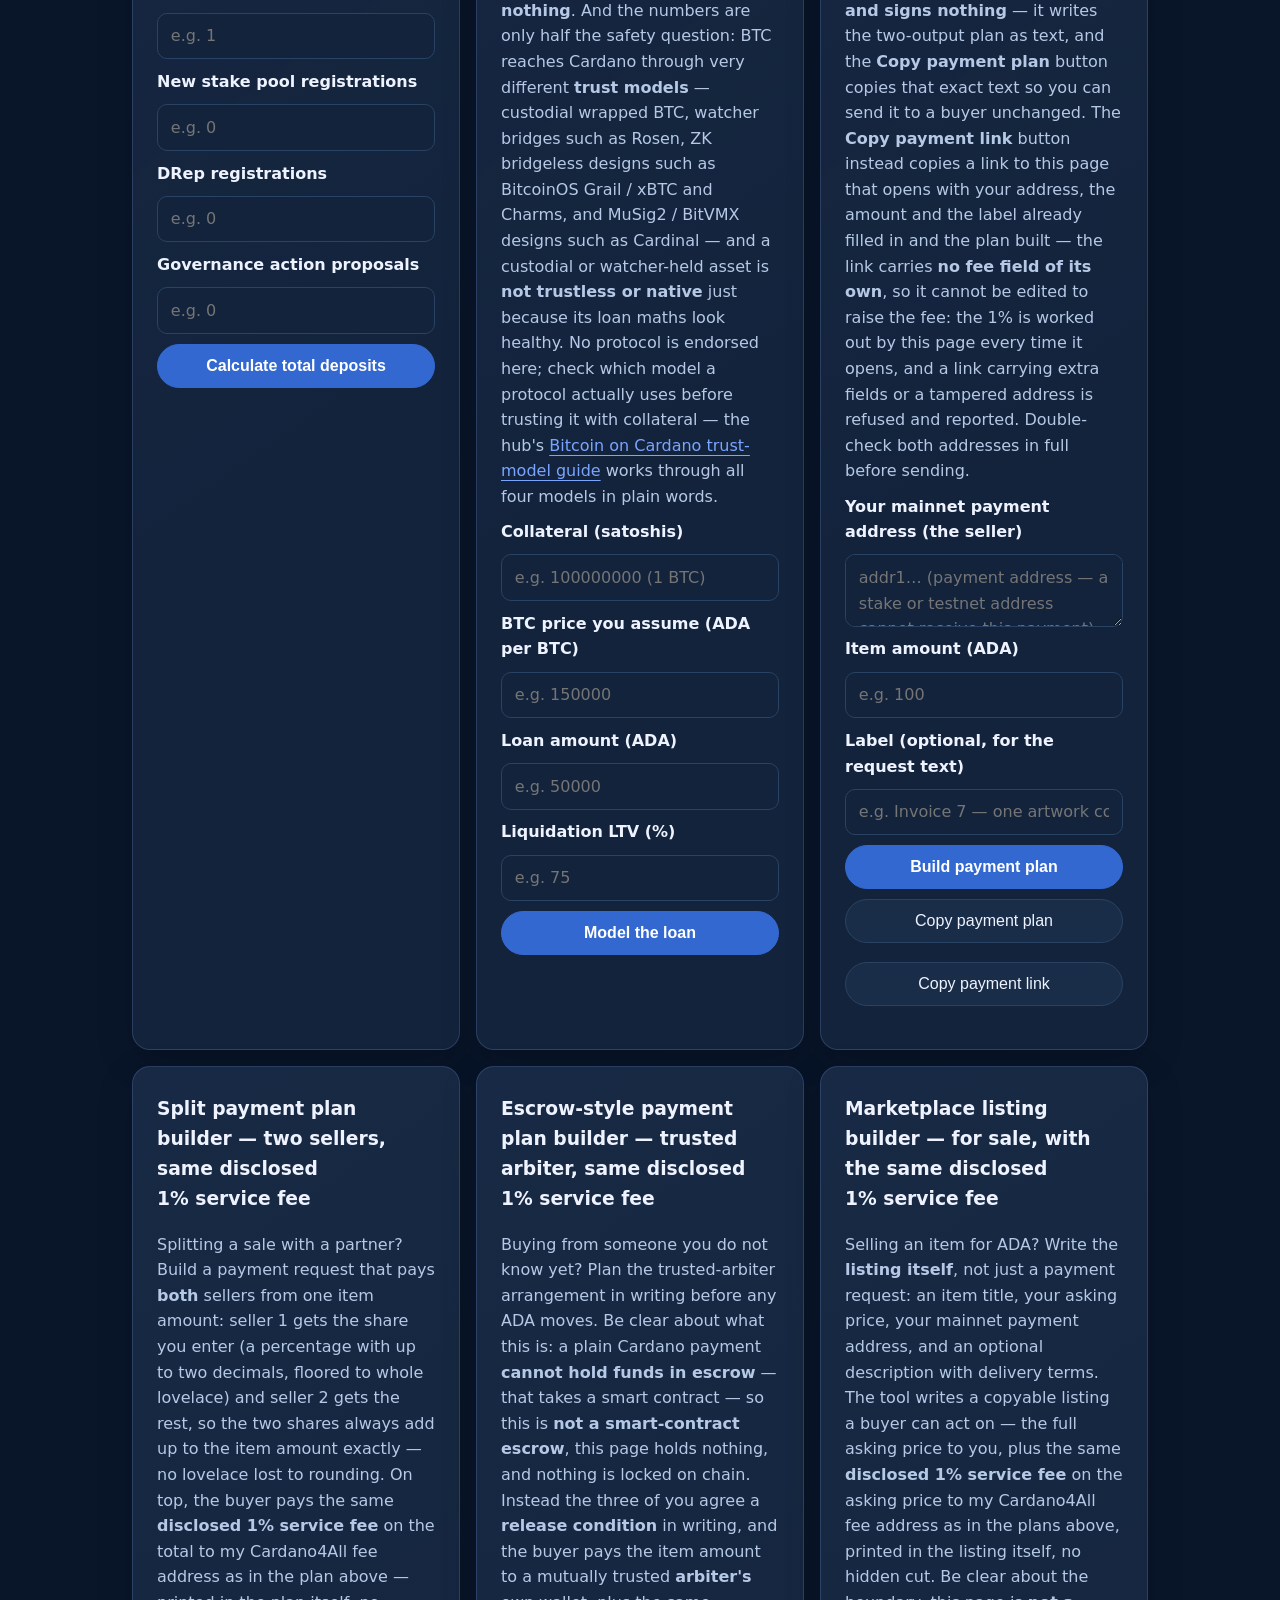
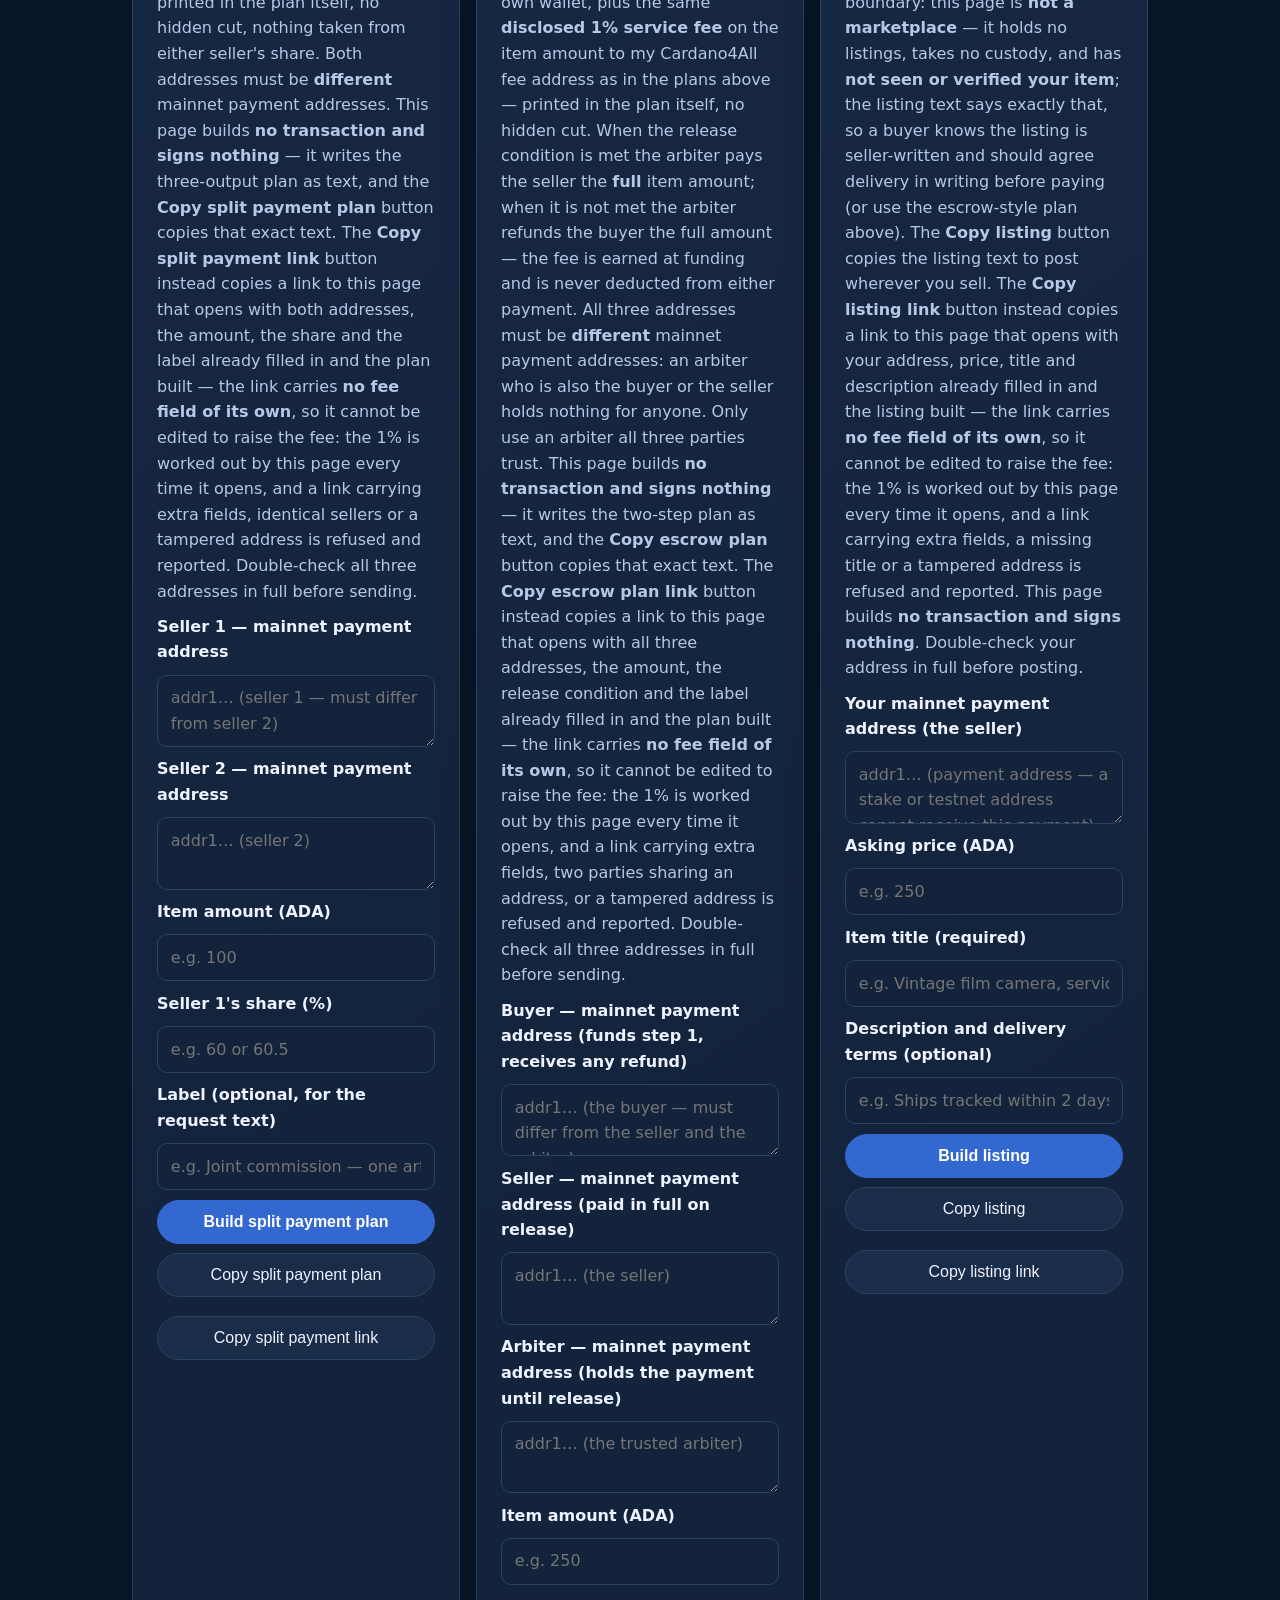
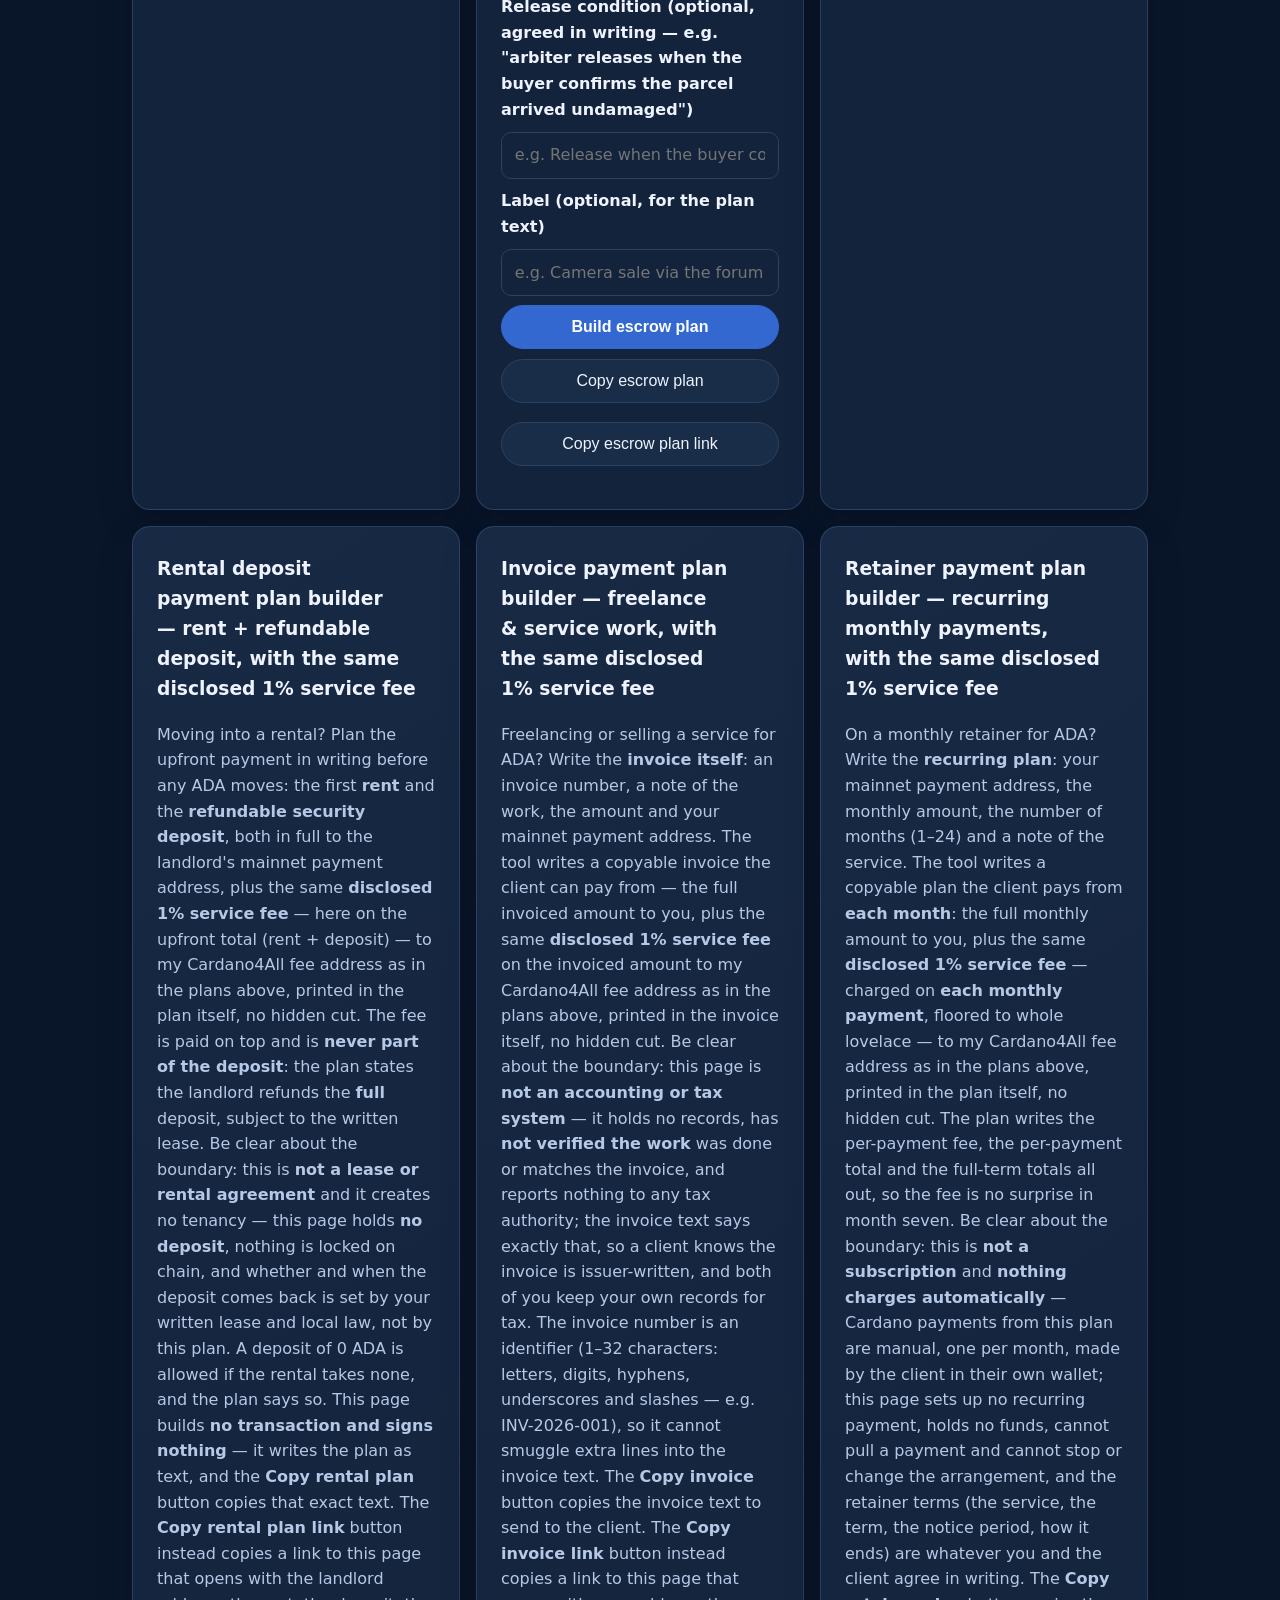
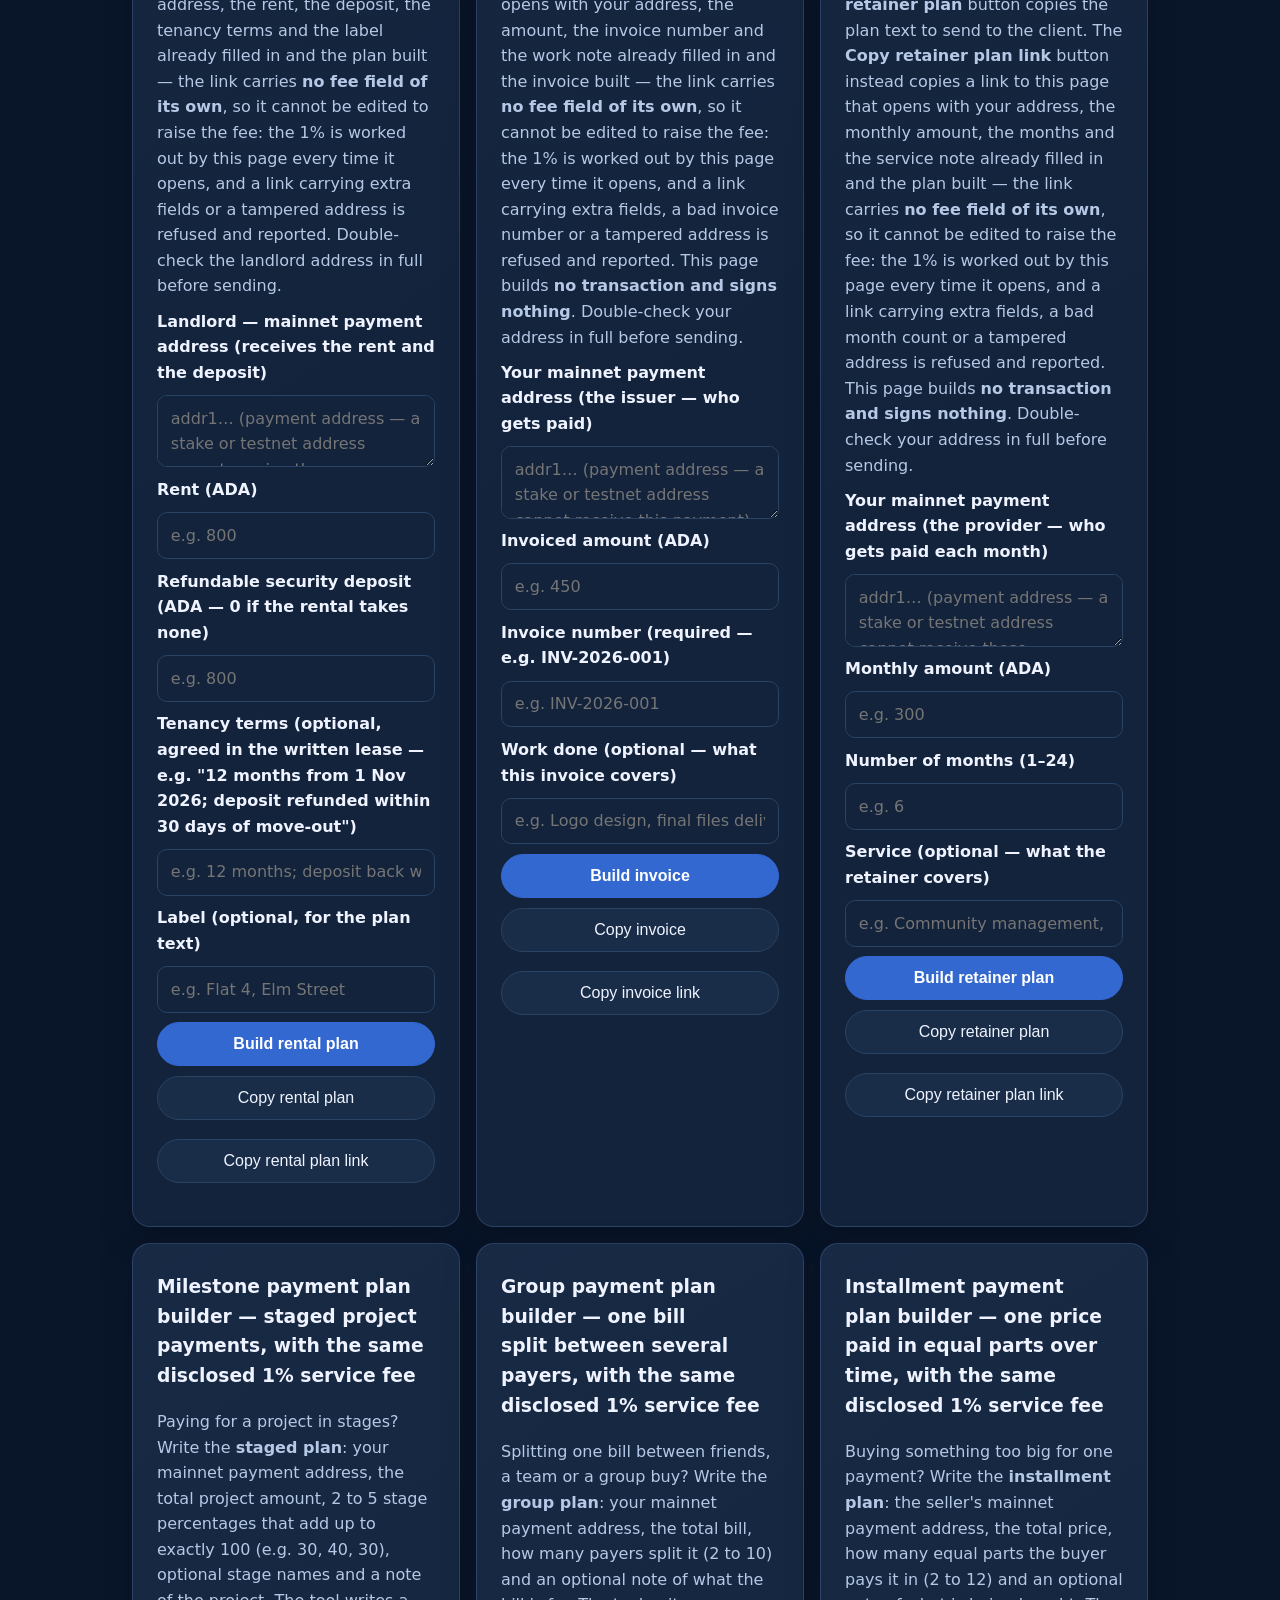
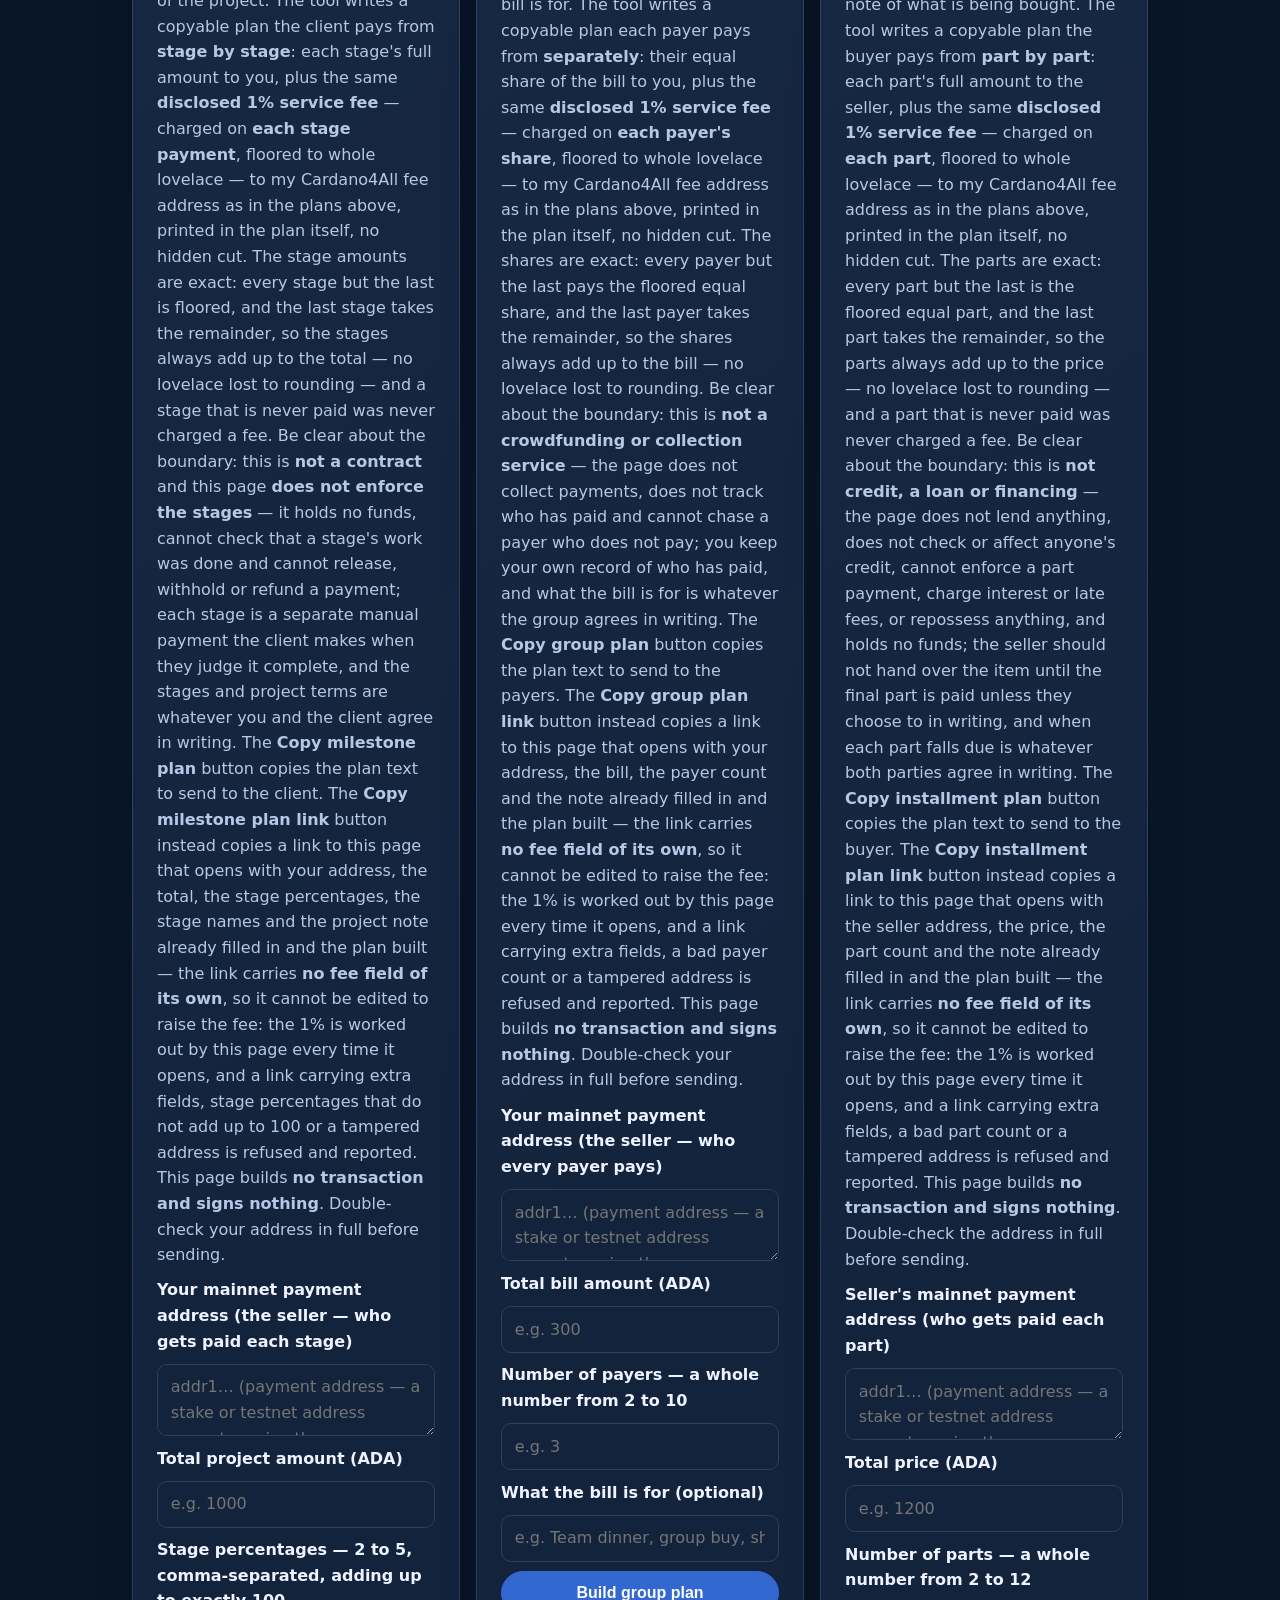
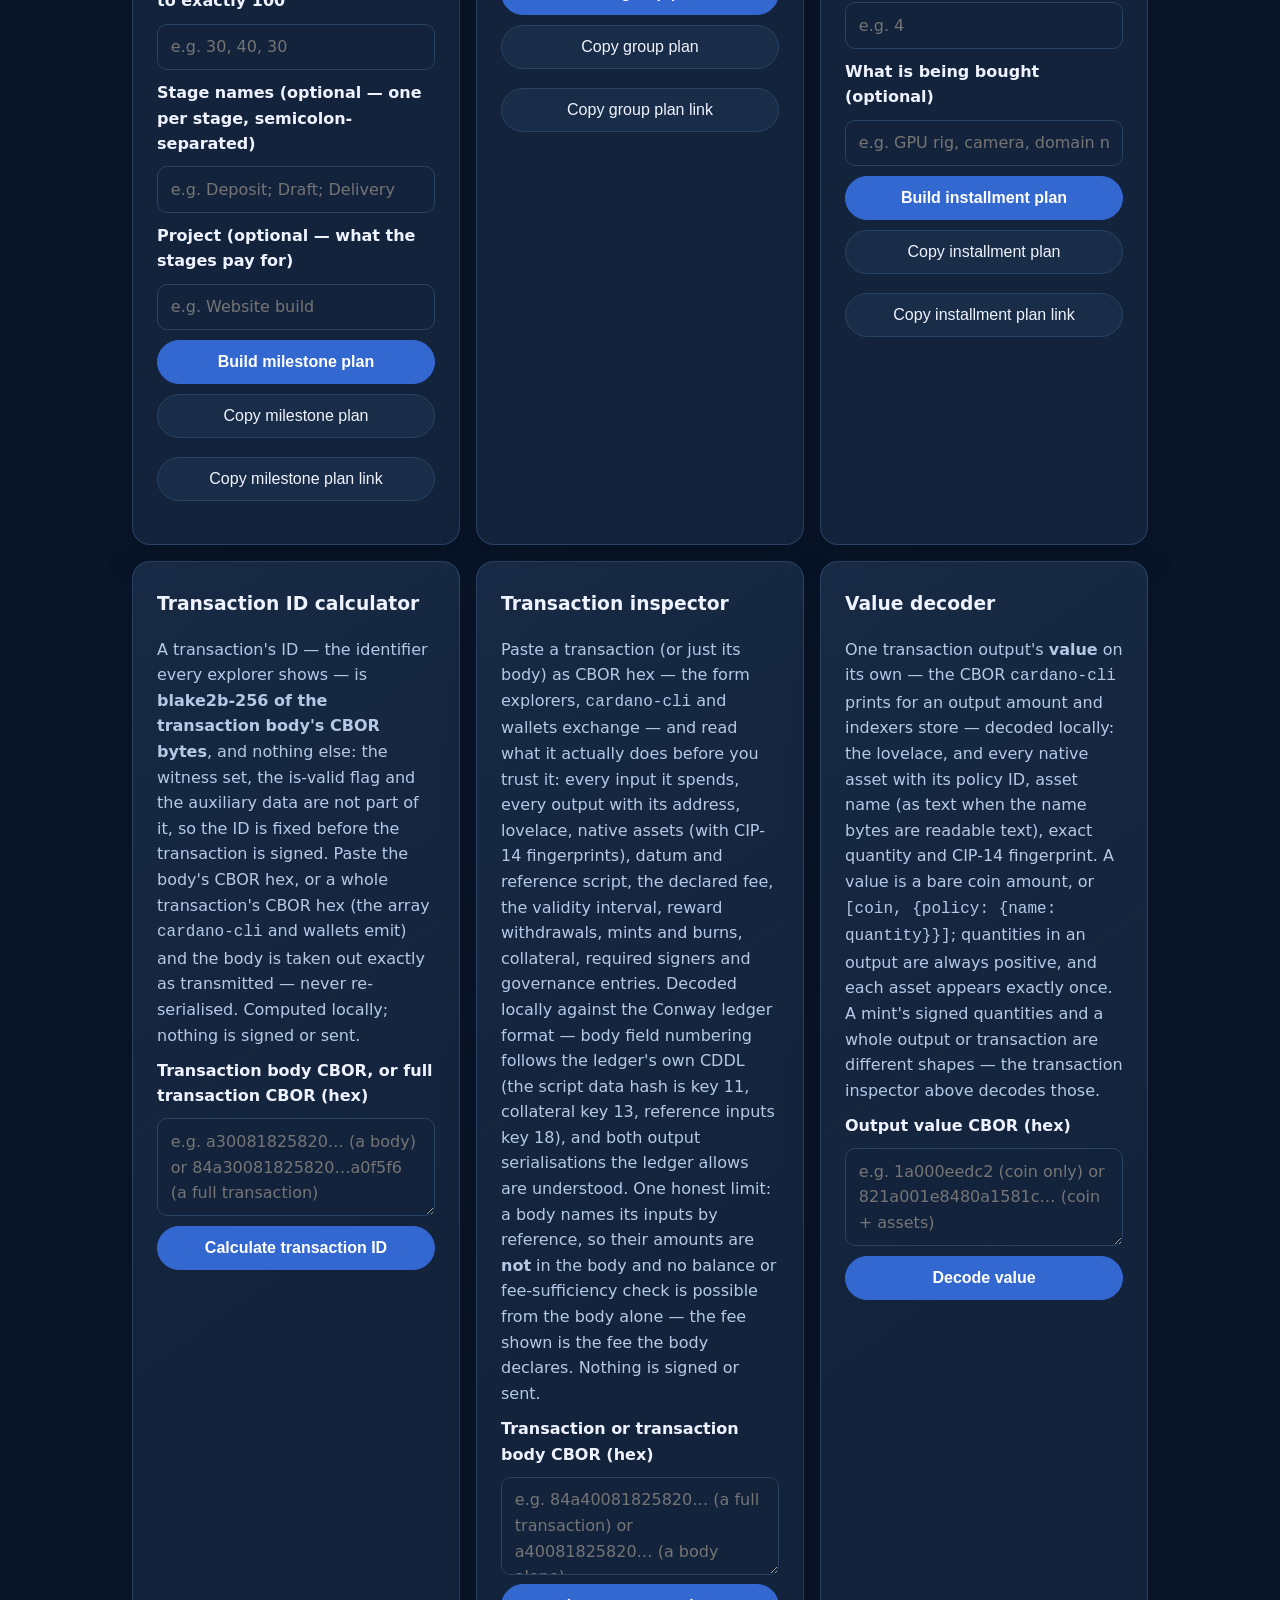
==== commit c4f60720: "Add Bitcoin on Cardano trust-model guide page (Native Bitcoin DeFi workstream, step b): a standalone" ====
--- a/index.html
+++ b/index.html
@@ -262,7 +262,7 @@
       </form>
       <form class="tool" id="btcloan">
         <h3>Bitcoin DeFi collateral modeler — BTC collateral, ADA loan (modelled)</h3>
-        <p>Thinking of using Bitcoin as collateral in Cardano DeFi? Model the numbers <strong>before</strong> any protocol sees a satoshi: enter your collateral in <strong>satoshis</strong> (1 BTC = 100,000,000 sats, counted exactly — never through a floating-point BTC amount), a BTC price in ADA <strong>you assume</strong>, the ADA loan, and the liquidation LTV your protocol would use. The tool works out the collateral value, the current LTV, the maximum loan and the BTC price at which the loan would reach liquidation, all in exact BigInt maths. Be clear about what this is: a <strong>model from a price you enter</strong> — this page fetches <strong>no live price</strong>, offers <strong>no loan</strong>, builds <strong>no transaction and signs nothing</strong>. And the numbers are only half the safety question: BTC reaches Cardano through very different <strong>trust models</strong> — custodial wrapped BTC, watcher bridges such as Rosen, ZK bridgeless designs such as BitcoinOS Grail / xBTC and Charms, and MuSig2 / BitVMX designs such as Cardinal — and a custodial or watcher-held asset is <strong>not trustless or native</strong> just because its loan maths look healthy. No protocol is endorsed here; check which model a protocol actually uses before trusting it with collateral.</p>
+        <p>Thinking of using Bitcoin as collateral in Cardano DeFi? Model the numbers <strong>before</strong> any protocol sees a satoshi: enter your collateral in <strong>satoshis</strong> (1 BTC = 100,000,000 sats, counted exactly — never through a floating-point BTC amount), a BTC price in ADA <strong>you assume</strong>, the ADA loan, and the liquidation LTV your protocol would use. The tool works out the collateral value, the current LTV, the maximum loan and the BTC price at which the loan would reach liquidation, all in exact BigInt maths. Be clear about what this is: a <strong>model from a price you enter</strong> — this page fetches <strong>no live price</strong>, offers <strong>no loan</strong>, builds <strong>no transaction and signs nothing</strong>. And the numbers are only half the safety question: BTC reaches Cardano through very different <strong>trust models</strong> — custodial wrapped BTC, watcher bridges such as Rosen, ZK bridgeless designs such as BitcoinOS Grail / xBTC and Charms, and MuSig2 / BitVMX designs such as Cardinal — and a custodial or watcher-held asset is <strong>not trustless or native</strong> just because its loan maths look healthy. No protocol is endorsed here; check which model a protocol actually uses before trusting it with collateral — the hub's <a href="bitcoin-defi.html">Bitcoin on Cardano trust-model guide</a> works through all four models in plain words.</p>
         <label for="btc-sats">Collateral (satoshis)</label>
         <input id="btc-sats" inputmode="numeric" placeholder="e.g. 100000000 (1 BTC)" autocomplete="off">
         <label for="btc-price">BTC price you assume (ADA per BTC)</label>
@@ -850,6 +850,7 @@
   <section id="guides" aria-labelledby="guides-h">
     <h2 id="guides-h">Guides</h2>
     <ul class="guide-list">
+      <li><a href="bitcoin-defi.html">Bitcoin on Cardano — the trust models, in plain words</a> — custodial wrapped BTC, watcher bridges (Rosen), ZK bridgeless designs (BitcoinOS Grail / xBTC, Charms) and MuSig2 / BitVMX designs (Cardinal) separated honestly: who holds the BTC, how you get it back, and what to check first. No protocol is endorsed.</li>
       <li><a href="guides/getting-started.md">Getting started building on Cardano</a> — the official docs, wallets, testnets and data APIs I actually use, in the order to learn them.</li>
       <li><a href="https://github.com/Kshot3000/Cardano4all/blob/main/README.md">The full project catalogue</a> — every repo, what it does, and its honest status.</li>
     </ul>
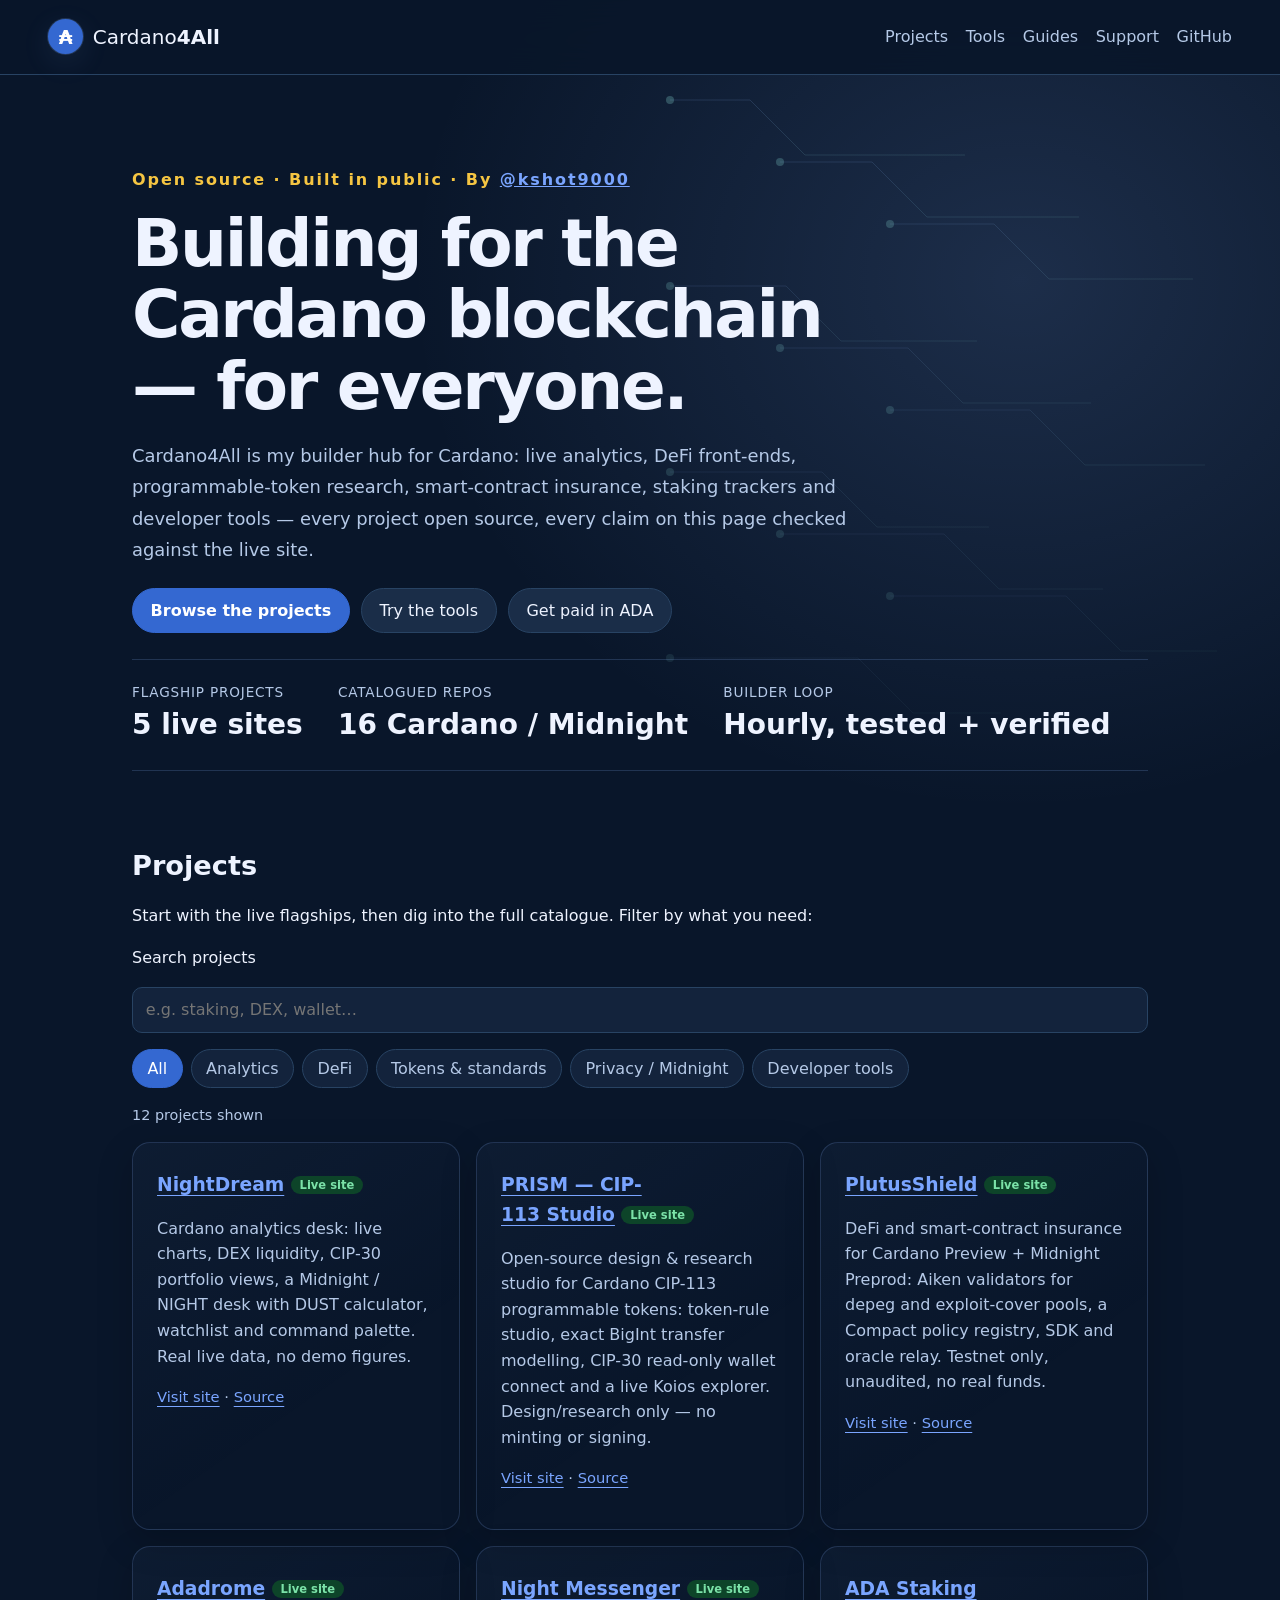
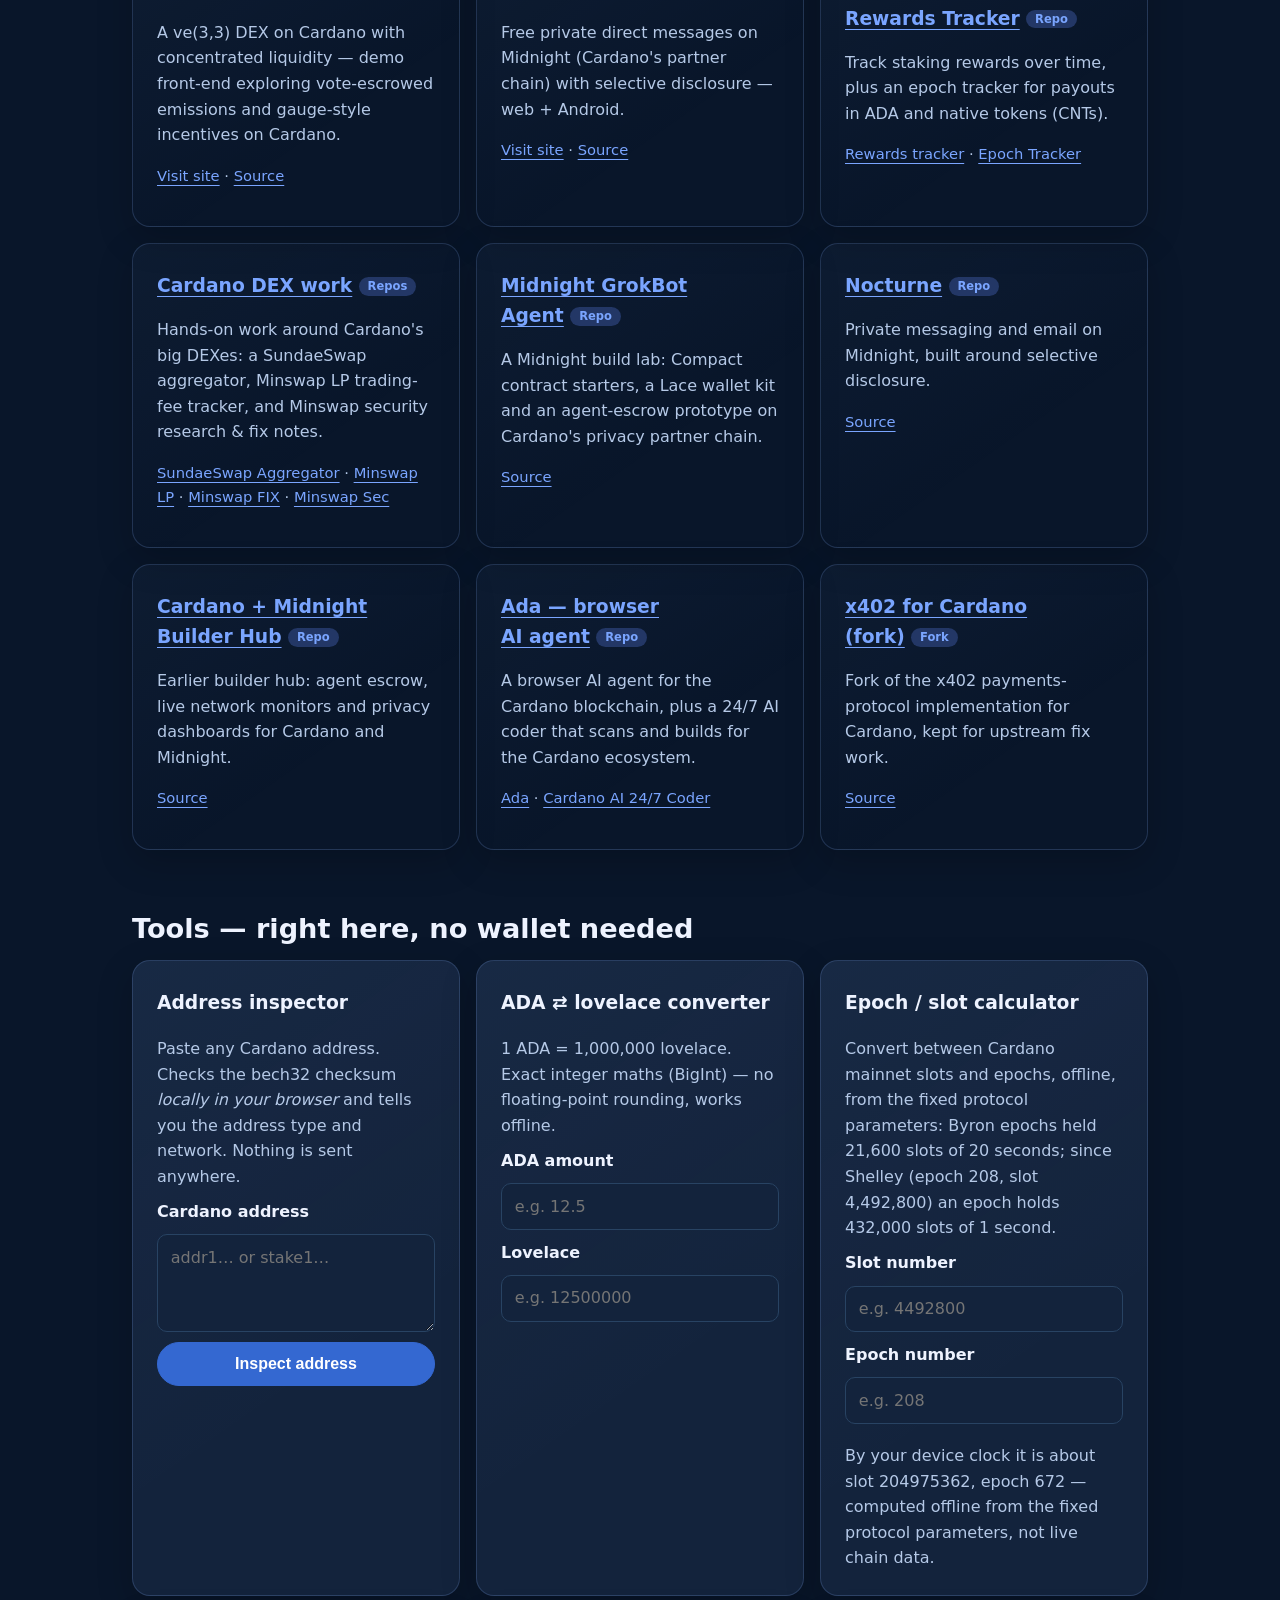
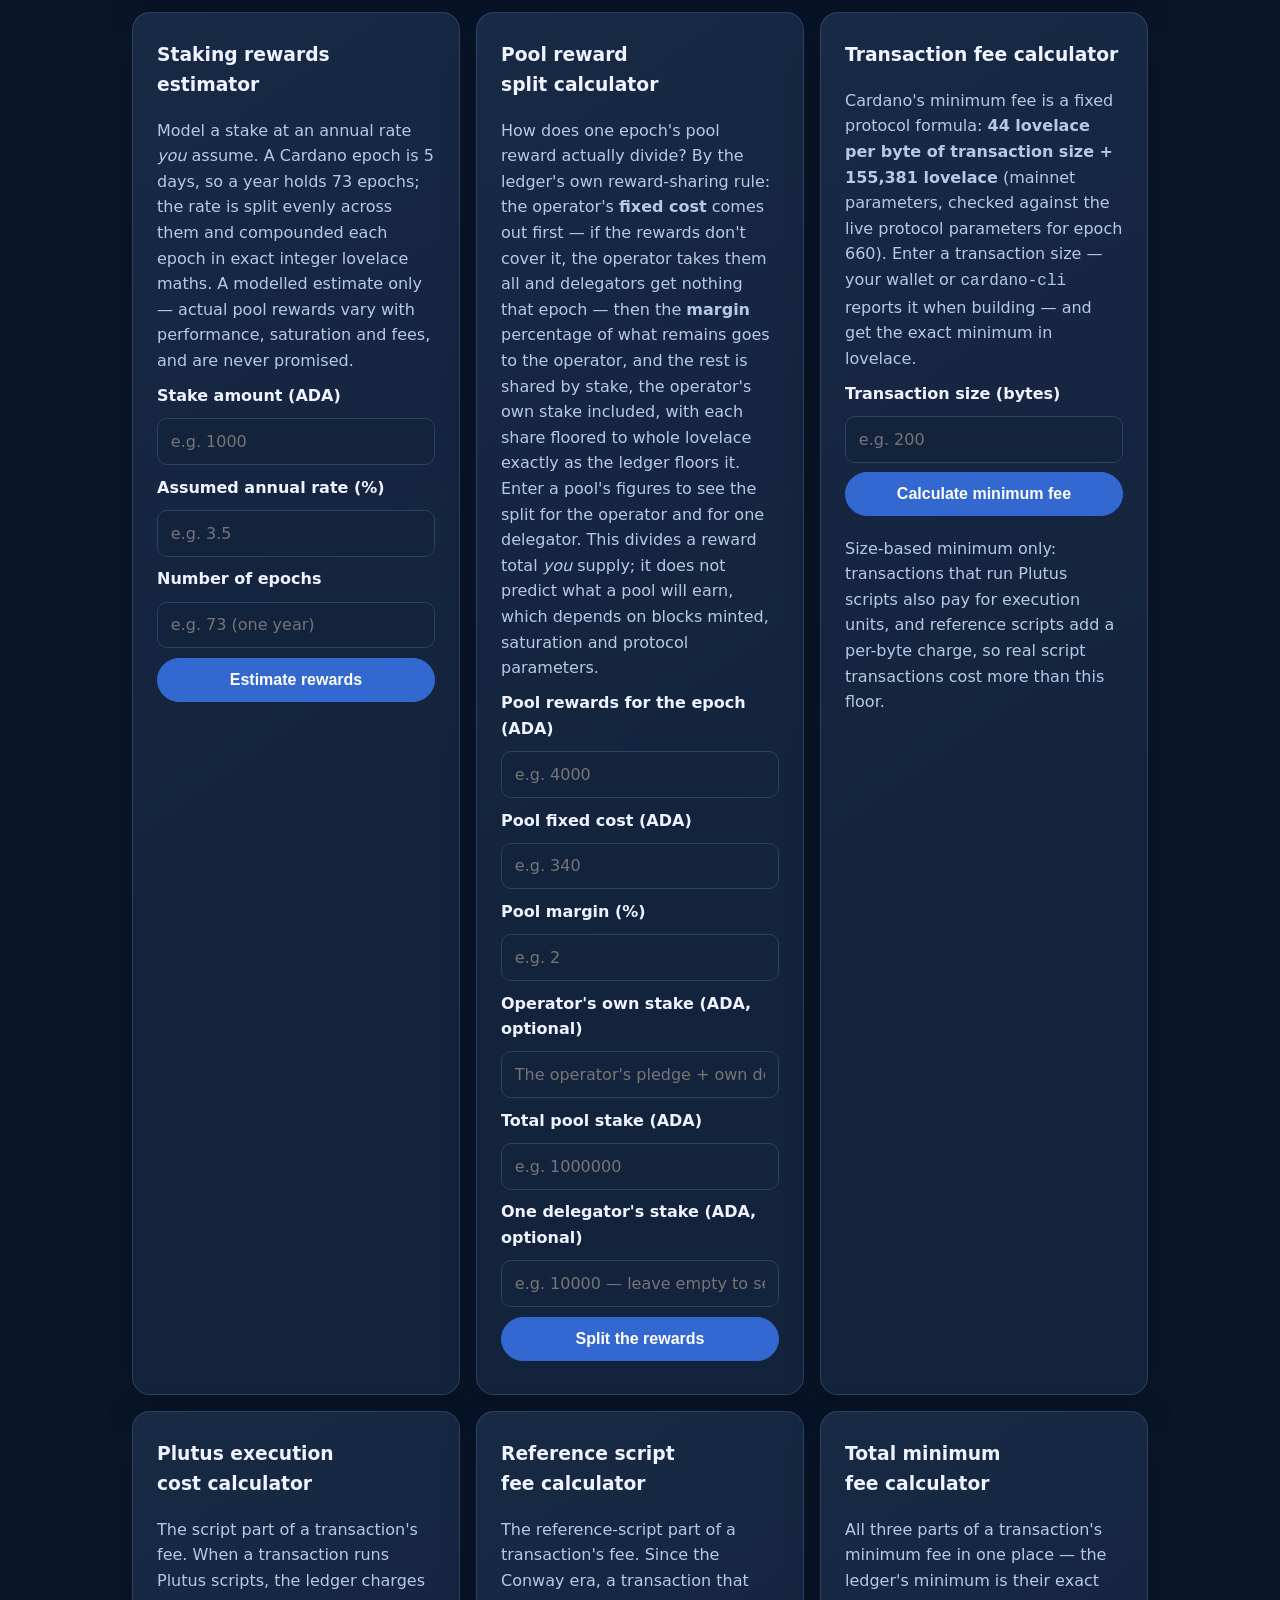
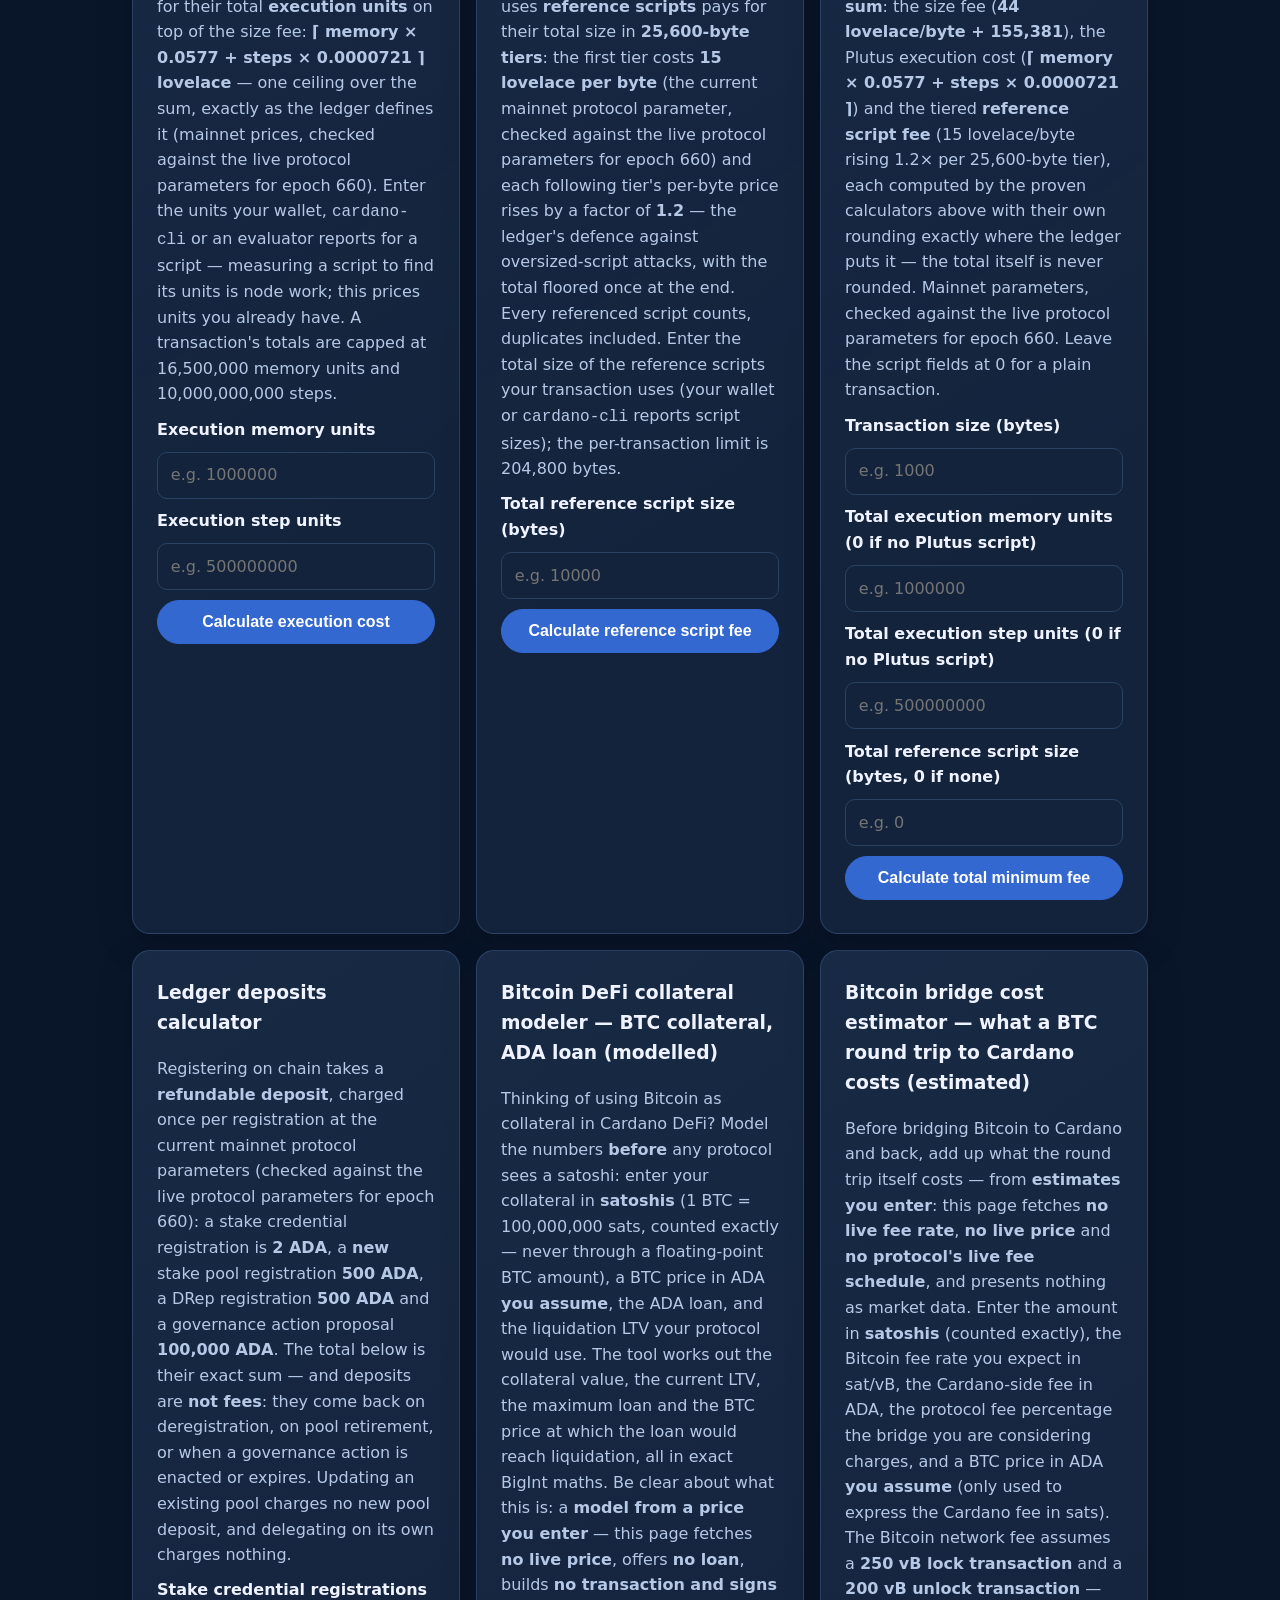
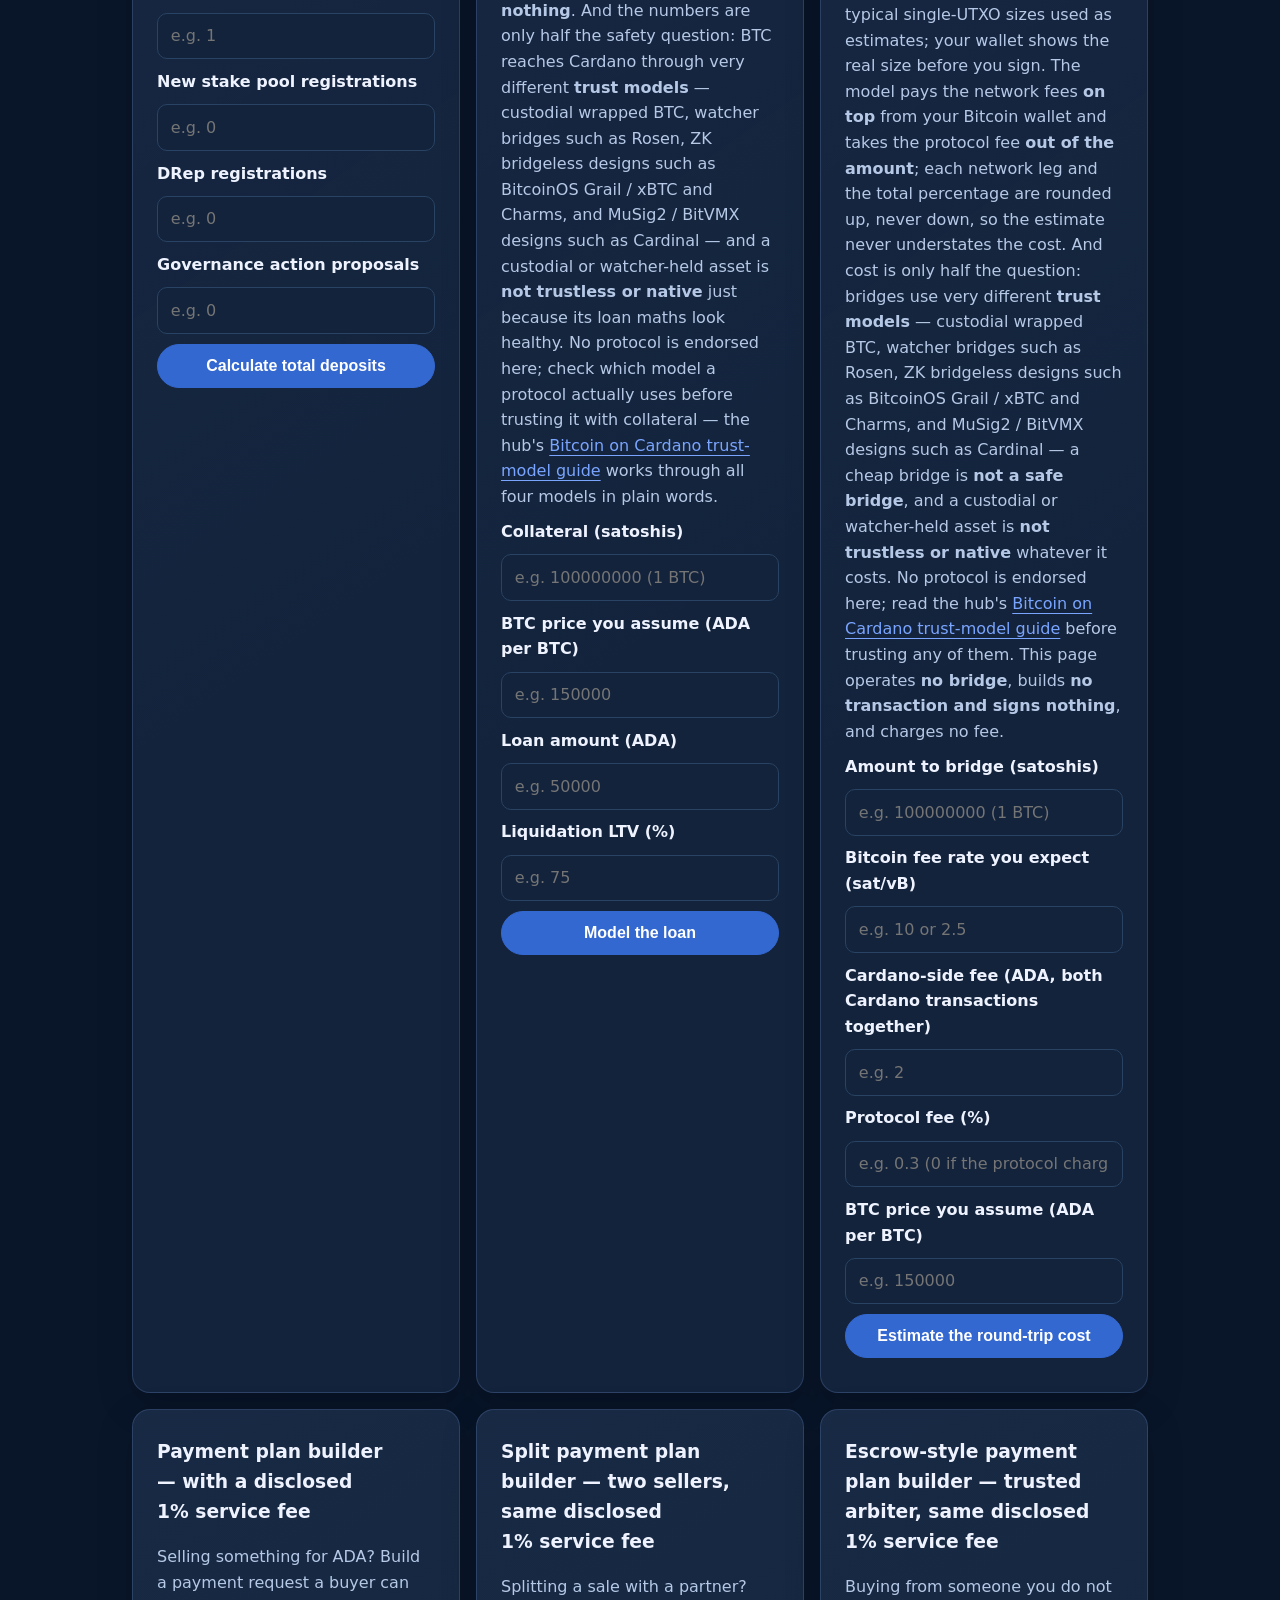
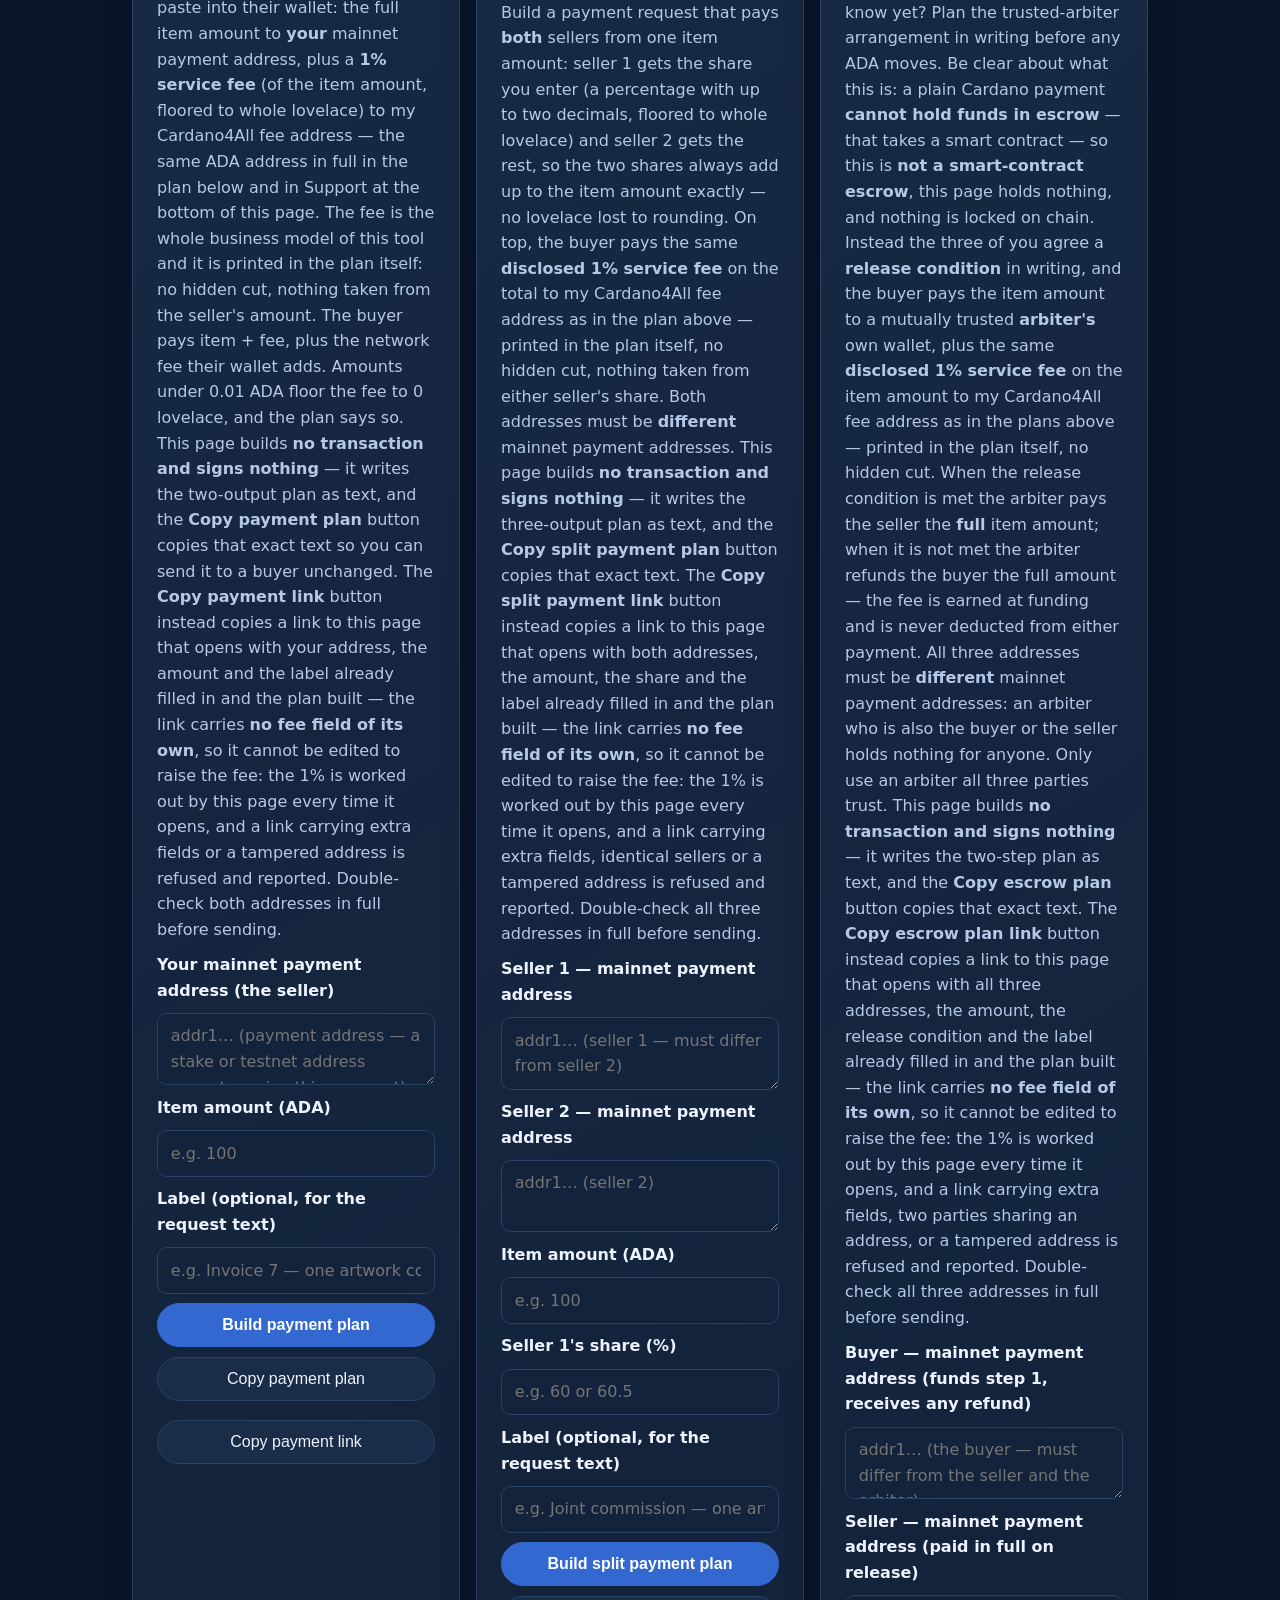
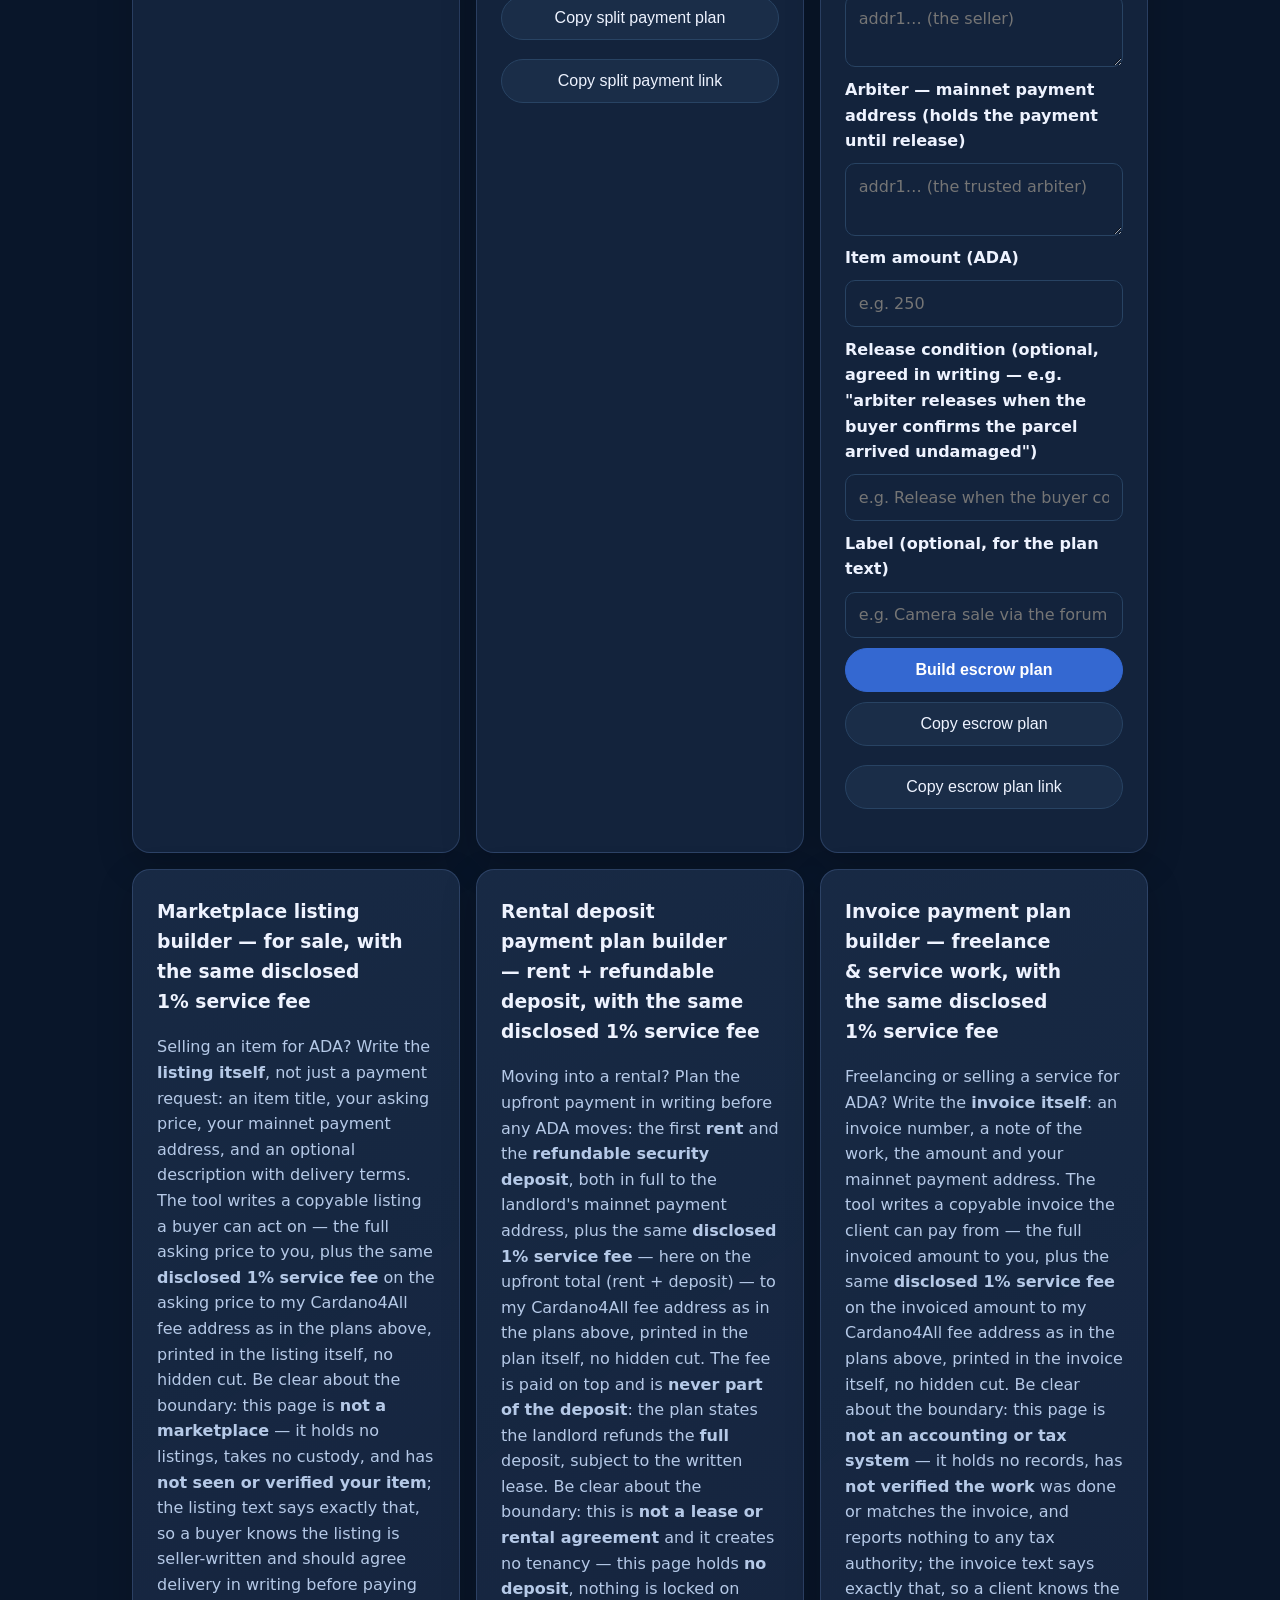
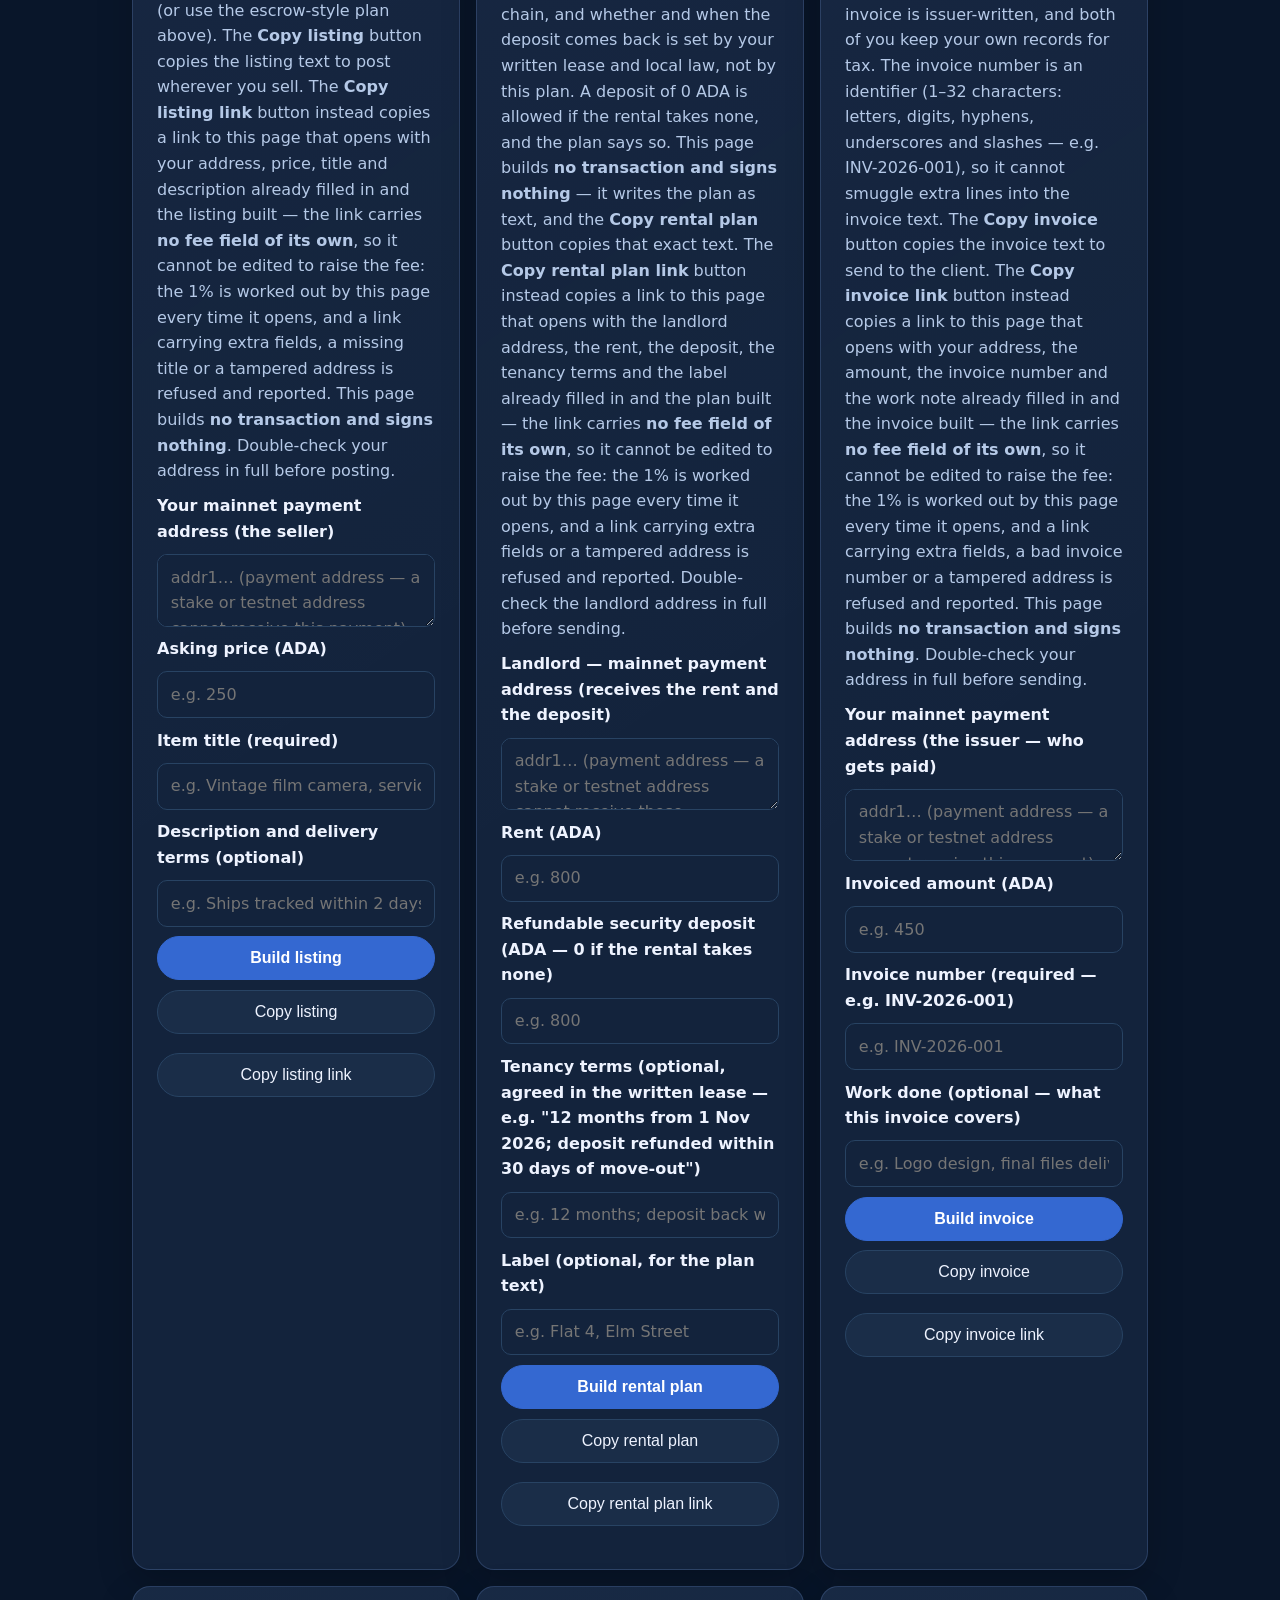
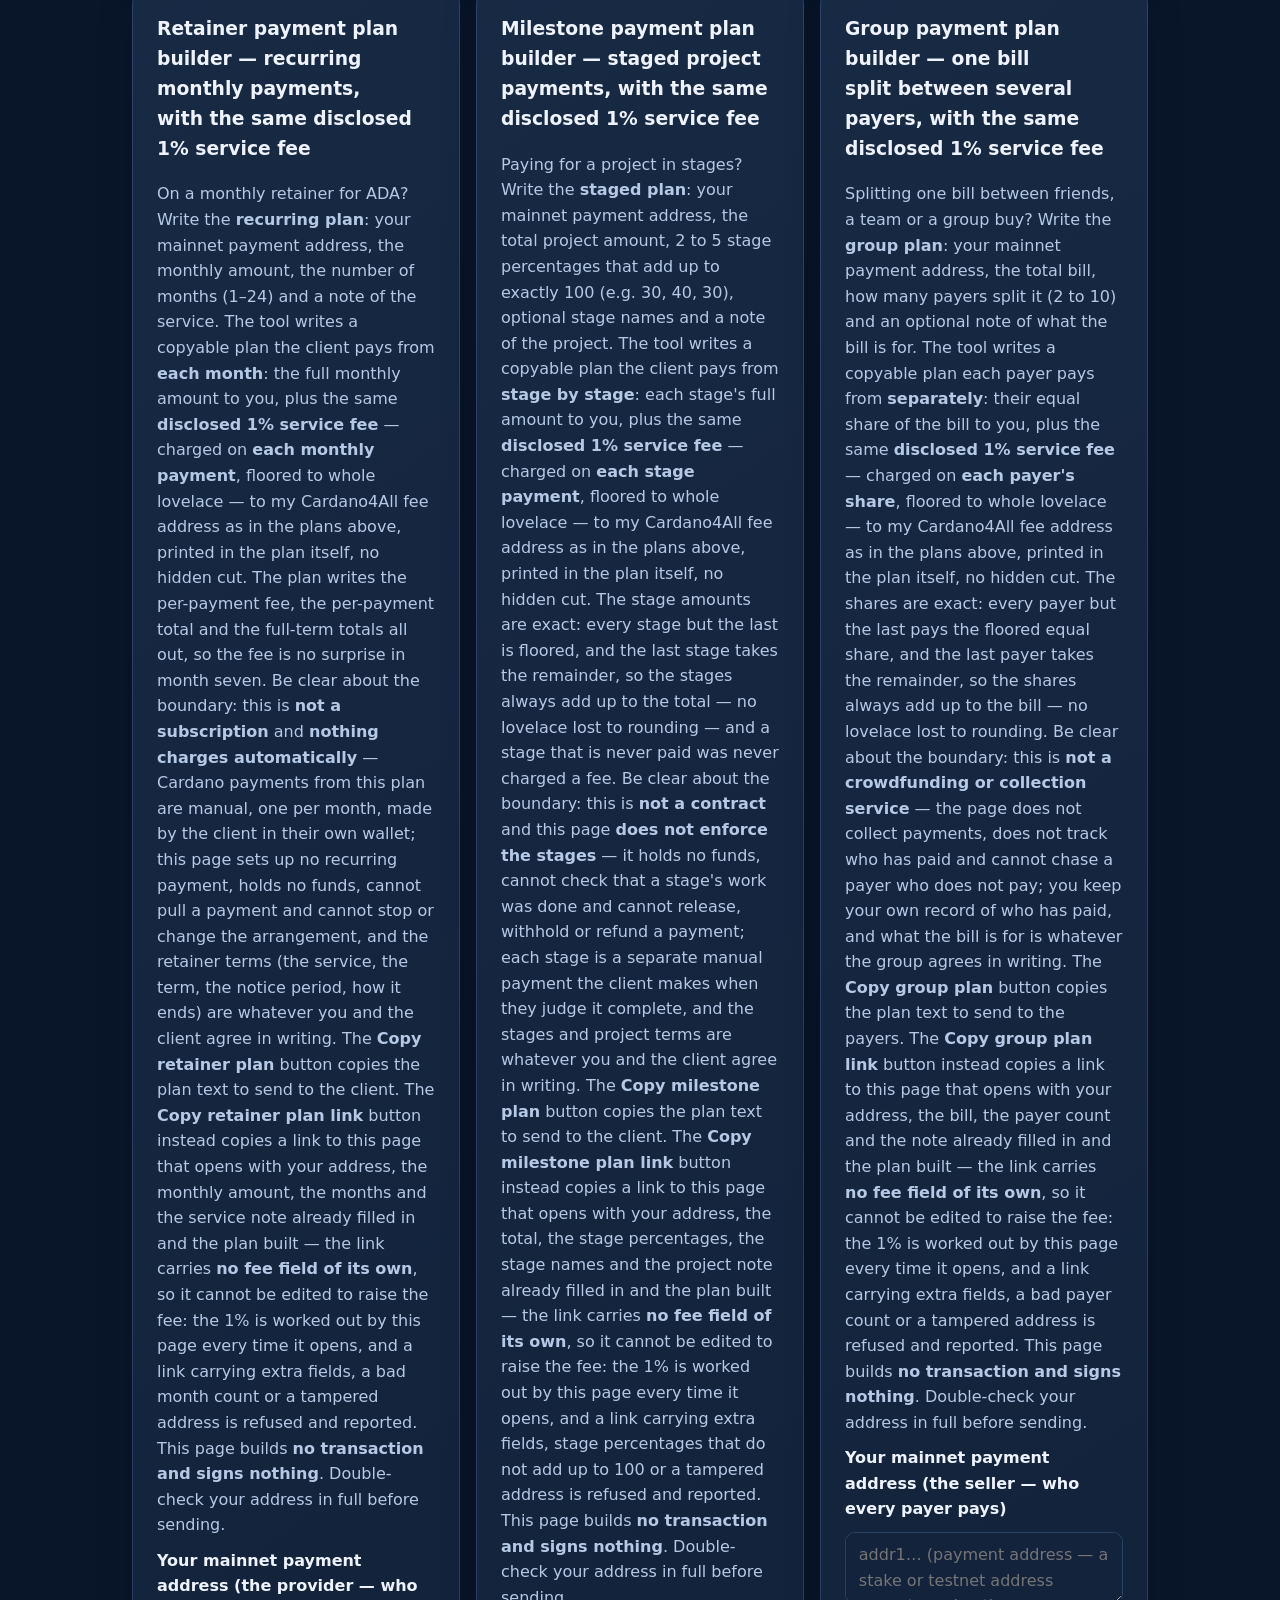
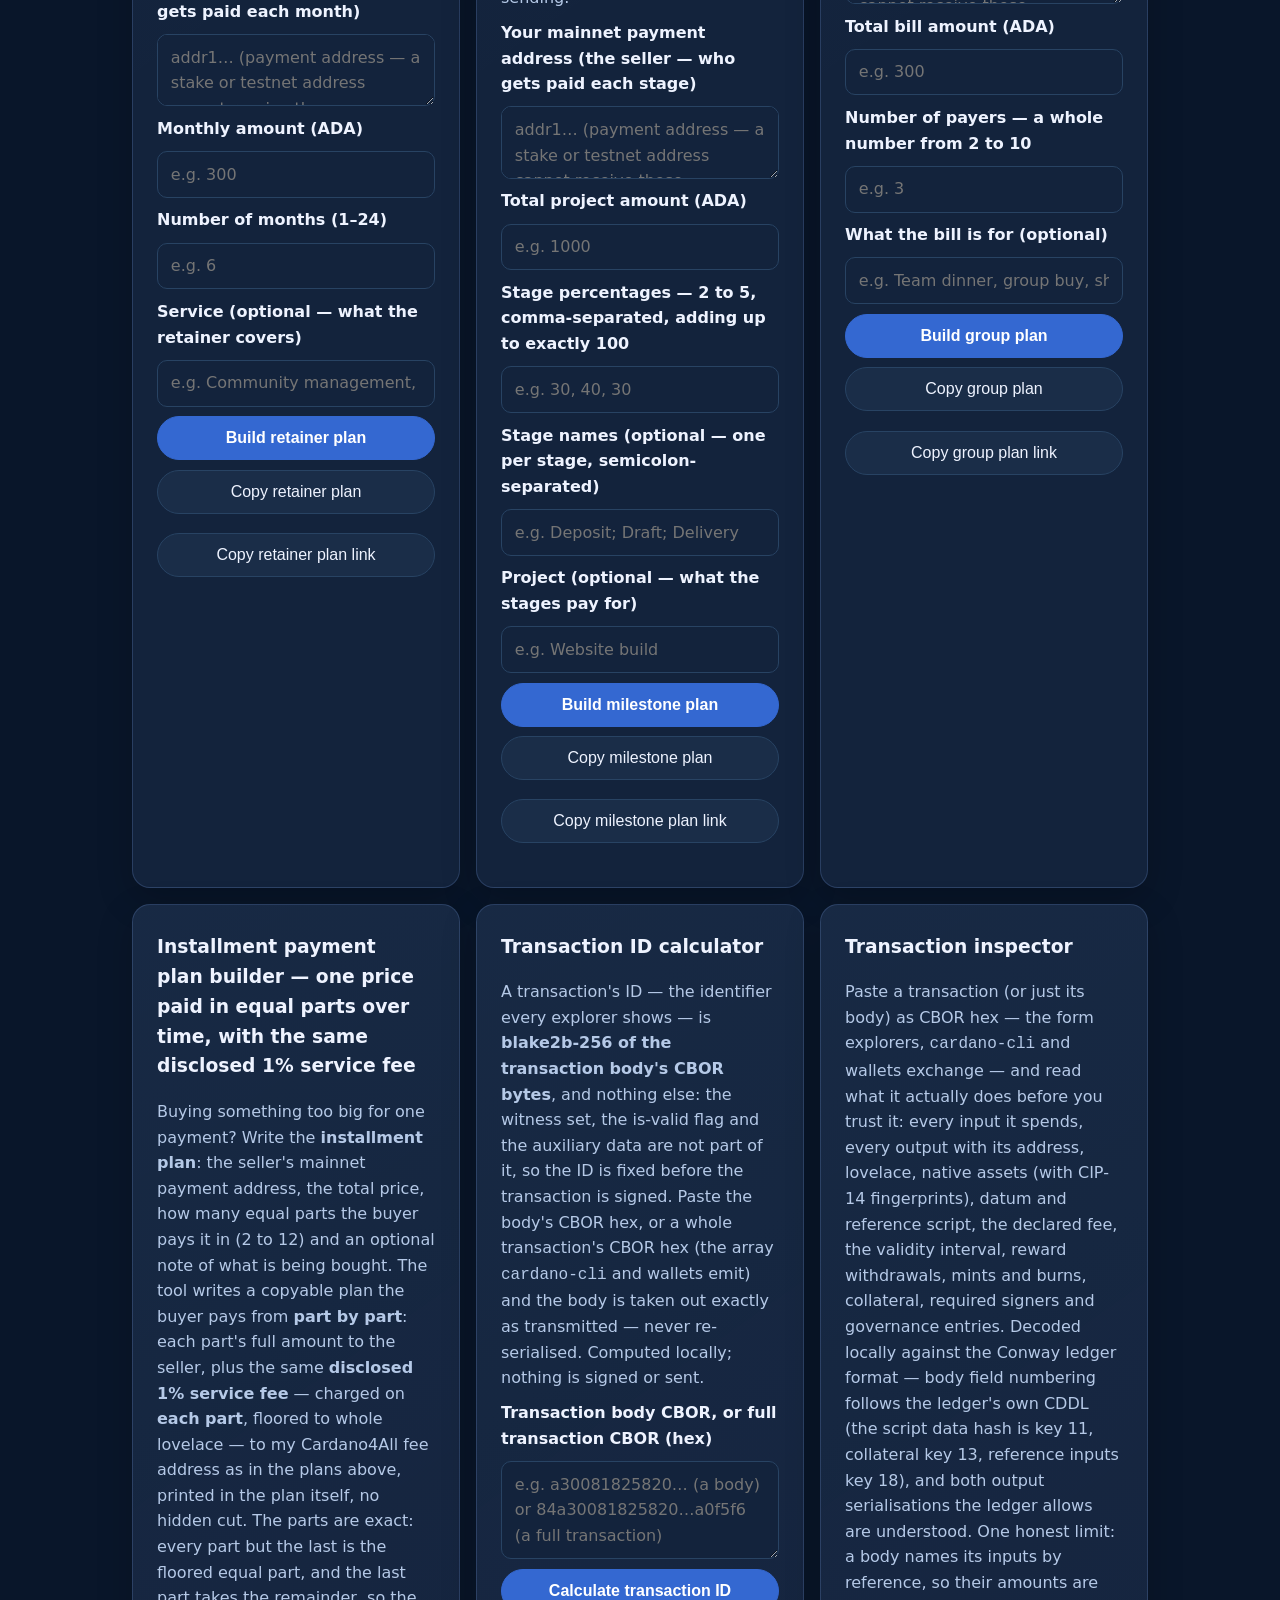
==== commit 0193e976: "Add Bitcoin bridge cost estimator — round-trip BTC to Cardano cost from user-entered estimates (Nati" ====
--- a/index.html
+++ b/index.html
@@ -23,7 +23,7 @@
 {"@context":"https://schema.org","@type":"WebSite","name":"Cardano4All","url":"https://kshot3000.github.io/Cardano4all/","author":{"@type":"Person","name":"Kyle Cox","url":"https://x.com/kshot9000"},"description":"Free Cardano calculators and developer tools — staking rewards, pool reward splits, transaction fees, epoch/slot conversion, address inspection and CBOR decoding. No wallet needed."}
 </script>
 <script type="application/ld+json">
-{"@context":"https://schema.org","@type":"ItemList","name":"Cardano4All free Cardano tools","itemListElement":[{"@type":"ListItem","position":1,"name":"Cardano address inspector","url":"https://kshot3000.github.io/Cardano4all/#inspector"},{"@type":"ListItem","position":2,"name":"ADA to lovelace converter","url":"https://kshot3000.github.io/Cardano4all/#converter"},{"@type":"ListItem","position":3,"name":"Cardano epoch and slot calculator","url":"https://kshot3000.github.io/Cardano4all/#epochcalc"},{"@type":"ListItem","position":4,"name":"ADA staking rewards estimator","url":"https://kshot3000.github.io/Cardano4all/#stakingcalc"},{"@type":"ListItem","position":5,"name":"Stake pool reward split calculator","url":"https://kshot3000.github.io/Cardano4all/#poolsplit"},{"@type":"ListItem","position":6,"name":"Cardano transaction fee calculator","url":"https://kshot3000.github.io/Cardano4all/#feecalc"},{"@type":"ListItem","position":7,"name":"Plutus execution cost calculator","url":"https://kshot3000.github.io/Cardano4all/#exunitcalc"},{"@type":"ListItem","position":8,"name":"Cardano transaction inspector and CBOR decoders","url":"https://kshot3000.github.io/Cardano4all/#txinspect"},{"@type":"ListItem","position":9,"name":"ADA payment plan builder with disclosed 1% service fee","url":"https://kshot3000.github.io/Cardano4all/#paylink"},{"@type":"ListItem","position":10,"name":"ADA split payment plan builder for two sellers with disclosed 1% service fee","url":"https://kshot3000.github.io/Cardano4all/#splitlink"},{"@type":"ListItem","position":11,"name":"ADA escrow-style payment plan builder with trusted arbiter and disclosed 1% service fee","url":"https://kshot3000.github.io/Cardano4all/#escrowlink"},{"@type":"ListItem","position":12,"name":"ADA marketplace listing builder with disclosed 1% service fee","url":"https://kshot3000.github.io/Cardano4all/#marketlink"},{"@type":"ListItem","position":13,"name":"ADA rental deposit payment plan builder with disclosed 1% service fee","url":"https://kshot3000.github.io/Cardano4all/#rentlink"},{"@type":"ListItem","position":14,"name":"ADA invoice payment plan builder for freelance and service work with disclosed 1% service fee","url":"https://kshot3000.github.io/Cardano4all/#invoicelink"},{"@type":"ListItem","position":15,"name":"ADA retainer payment plan builder for recurring monthly payments with disclosed 1% service fee","url":"https://kshot3000.github.io/Cardano4all/#retainerlink"},{"@type":"ListItem","position":16,"name":"ADA milestone payment plan builder for staged project payments with disclosed 1% service fee","url":"https://kshot3000.github.io/Cardano4all/#milestonelink"},{"@type":"ListItem","position":17,"name":"ADA group payment plan builder splitting one bill between several payers with disclosed 1% service fee","url":"https://kshot3000.github.io/Cardano4all/#grouplink"},{"@type":"ListItem","position":18,"name":"ADA installment payment plan builder paying one price in equal parts over time with disclosed 1% service fee","url":"https://kshot3000.github.io/Cardano4all/#instlink"},{"@type":"ListItem","position":19,"name":"Bitcoin DeFi collateral modeler — BTC collateral loan health and LTV from a user-supplied price, satoshi-exact","url":"https://kshot3000.github.io/Cardano4all/#btcloan"}]}
+{"@context":"https://schema.org","@type":"ItemList","name":"Cardano4All free Cardano tools","itemListElement":[{"@type":"ListItem","position":1,"name":"Cardano address inspector","url":"https://kshot3000.github.io/Cardano4all/#inspector"},{"@type":"ListItem","position":2,"name":"ADA to lovelace converter","url":"https://kshot3000.github.io/Cardano4all/#converter"},{"@type":"ListItem","position":3,"name":"Cardano epoch and slot calculator","url":"https://kshot3000.github.io/Cardano4all/#epochcalc"},{"@type":"ListItem","position":4,"name":"ADA staking rewards estimator","url":"https://kshot3000.github.io/Cardano4all/#stakingcalc"},{"@type":"ListItem","position":5,"name":"Stake pool reward split calculator","url":"https://kshot3000.github.io/Cardano4all/#poolsplit"},{"@type":"ListItem","position":6,"name":"Cardano transaction fee calculator","url":"https://kshot3000.github.io/Cardano4all/#feecalc"},{"@type":"ListItem","position":7,"name":"Plutus execution cost calculator","url":"https://kshot3000.github.io/Cardano4all/#exunitcalc"},{"@type":"ListItem","position":8,"name":"Cardano transaction inspector and CBOR decoders","url":"https://kshot3000.github.io/Cardano4all/#txinspect"},{"@type":"ListItem","position":9,"name":"ADA payment plan builder with disclosed 1% service fee","url":"https://kshot3000.github.io/Cardano4all/#paylink"},{"@type":"ListItem","position":10,"name":"ADA split payment plan builder for two sellers with disclosed 1% service fee","url":"https://kshot3000.github.io/Cardano4all/#splitlink"},{"@type":"ListItem","position":11,"name":"ADA escrow-style payment plan builder with trusted arbiter and disclosed 1% service fee","url":"https://kshot3000.github.io/Cardano4all/#escrowlink"},{"@type":"ListItem","position":12,"name":"ADA marketplace listing builder with disclosed 1% service fee","url":"https://kshot3000.github.io/Cardano4all/#marketlink"},{"@type":"ListItem","position":13,"name":"ADA rental deposit payment plan builder with disclosed 1% service fee","url":"https://kshot3000.github.io/Cardano4all/#rentlink"},{"@type":"ListItem","position":14,"name":"ADA invoice payment plan builder for freelance and service work with disclosed 1% service fee","url":"https://kshot3000.github.io/Cardano4all/#invoicelink"},{"@type":"ListItem","position":15,"name":"ADA retainer payment plan builder for recurring monthly payments with disclosed 1% service fee","url":"https://kshot3000.github.io/Cardano4all/#retainerlink"},{"@type":"ListItem","position":16,"name":"ADA milestone payment plan builder for staged project payments with disclosed 1% service fee","url":"https://kshot3000.github.io/Cardano4all/#milestonelink"},{"@type":"ListItem","position":17,"name":"ADA group payment plan builder splitting one bill between several payers with disclosed 1% service fee","url":"https://kshot3000.github.io/Cardano4all/#grouplink"},{"@type":"ListItem","position":18,"name":"ADA installment payment plan builder paying one price in equal parts over time with disclosed 1% service fee","url":"https://kshot3000.github.io/Cardano4all/#instlink"},{"@type":"ListItem","position":19,"name":"Bitcoin DeFi collateral modeler — BTC collateral loan health and LTV from a user-supplied price, satoshi-exact","url":"https://kshot3000.github.io/Cardano4all/#btcloan"},{"@type":"ListItem","position":20,"name":"Bitcoin bridge cost estimator — round-trip BTC to Cardano cost from fee estimates the user enters, satoshi-exact","url":"https://kshot3000.github.io/Cardano4all/#bridgecost"}]}
 </script>
 <link rel="icon" href="data:image/svg+xml,%3Csvg xmlns='http://www.w3.org/2000/svg' viewBox='0 0 32 32'%3E%3Ccircle cx='16' cy='16' r='14' fill='%230033ad'/%3E%3Ccircle cx='16' cy='11' r='3' fill='%23fff'/%3E%3Ccircle cx='10' cy='19' r='2.4' fill='%23fff'/%3E%3Ccircle cx='22' cy='19' r='2.4' fill='%23fff'/%3E%3C/svg%3E">
 <link rel="stylesheet" href="styles.css?v=1">
@@ -274,6 +274,22 @@
         <button type="submit" class="btn primary">Model the loan</button>
         <p id="btc-loan-result" role="status" aria-live="polite"></p>
       </form>
+      <form class="tool" id="bridgecost">
+        <h3>Bitcoin bridge cost estimator — what a BTC round trip to Cardano costs (estimated)</h3>
+        <p>Before bridging Bitcoin to Cardano and back, add up what the round trip itself costs — from <strong>estimates you enter</strong>: this page fetches <strong>no live fee rate</strong>, <strong>no live price</strong> and <strong>no protocol's live fee schedule</strong>, and presents nothing as market data. Enter the amount in <strong>satoshis</strong> (counted exactly), the Bitcoin fee rate you expect in sat/vB, the Cardano-side fee in ADA, the protocol fee percentage the bridge you are considering charges, and a BTC price in ADA <strong>you assume</strong> (only used to express the Cardano fee in sats). The Bitcoin network fee assumes a <strong>250 vB lock transaction</strong> and a <strong>200 vB unlock transaction</strong> — typical single-UTXO sizes used as estimates; your wallet shows the real size before you sign. The model pays the network fees <strong>on top</strong> from your Bitcoin wallet and takes the protocol fee <strong>out of the amount</strong>; each network leg and the total percentage are rounded up, never down, so the estimate never understates the cost. And cost is only half the question: bridges use very different <strong>trust models</strong> — custodial wrapped BTC, watcher bridges such as Rosen, ZK bridgeless designs such as BitcoinOS Grail / xBTC and Charms, and MuSig2 / BitVMX designs such as Cardinal — a cheap bridge is <strong>not a safe bridge</strong>, and a custodial or watcher-held asset is <strong>not trustless or native</strong> whatever it costs. No protocol is endorsed here; read the hub's <a href="bitcoin-defi.html">Bitcoin on Cardano trust-model guide</a> before trusting any of them. This page operates <strong>no bridge</strong>, builds <strong>no transaction and signs nothing</strong>, and charges no fee.</p>
+        <label for="bc-amount">Amount to bridge (satoshis)</label>
+        <input id="bc-amount" inputmode="numeric" placeholder="e.g. 100000000 (1 BTC)" autocomplete="off">
+        <label for="bc-rate">Bitcoin fee rate you expect (sat/vB)</label>
+        <input id="bc-rate" inputmode="decimal" placeholder="e.g. 10 or 2.5" autocomplete="off">
+        <label for="bc-adafee">Cardano-side fee (ADA, both Cardano transactions together)</label>
+        <input id="bc-adafee" inputmode="decimal" placeholder="e.g. 2" autocomplete="off">
+        <label for="bc-proto">Protocol fee (%)</label>
+        <input id="bc-proto" inputmode="decimal" placeholder="e.g. 0.3 (0 if the protocol charges none)" autocomplete="off">
+        <label for="bc-price">BTC price you assume (ADA per BTC)</label>
+        <input id="bc-price" inputmode="decimal" placeholder="e.g. 150000" autocomplete="off">
+        <button type="submit" class="btn primary">Estimate the round-trip cost</button>
+        <p id="bc-cost-result" role="status" aria-live="polite"></p>
+      </form>
       <form class="tool" id="paylink">
         <h3>Payment plan builder — with a disclosed 1% service fee</h3>
         <p>Selling something for ADA? Build a payment request a buyer can paste into their wallet: the full item amount to <strong>your</strong> mainnet payment address, plus a <strong>1% service fee</strong> (of the item amount, floored to whole lovelace) to my Cardano4All fee address — the same ADA address in full in the plan below and in Support at the bottom of this page. The fee is the whole business model of this tool and it is printed in the plan itself: no hidden cut, nothing taken from the seller's amount. The buyer pays item + fee, plus the network fee their wallet adds. Amounts under 0.01 ADA floor the fee to 0 lovelace, and the plan says so. This page builds <strong>no transaction and signs nothing</strong> — it writes the two-output plan as text, and the <strong>Copy payment plan</strong> button copies that exact text so you can send it to a buyer unchanged. The <strong>Copy payment link</strong> button instead copies a link to this page that opens with your address, the amount and the label already filled in and the plan built — the link carries <strong>no fee field of its own</strong>, so it cannot be edited to raise the fee: the 1% is worked out by this page every time it opens, and a link carrying extra fields or a tampered address is refused and reported. Double-check both addresses in full before sending.</p>
@@ -875,6 +891,6 @@
   <p>Cardano4All · Open source by Kyle Cox (@kshot9000) · Not affiliated with the Cardano Foundation, IOG or Intersect — an independent builder project.</p>
   <p>ADA donations: addr1q8hnl6vl5a6k3rw3n5g3jtte696zcl76kfatzv7gpswa9r0dj7fma6klq55y4ffm7tf0em09udnyhuk4ah92pl5x9jpqjae44v</p>
 </footer>
-<script src="app.js?v=63"></script>
+<script src="app.js?v=64"></script>
 </body>
 </html>
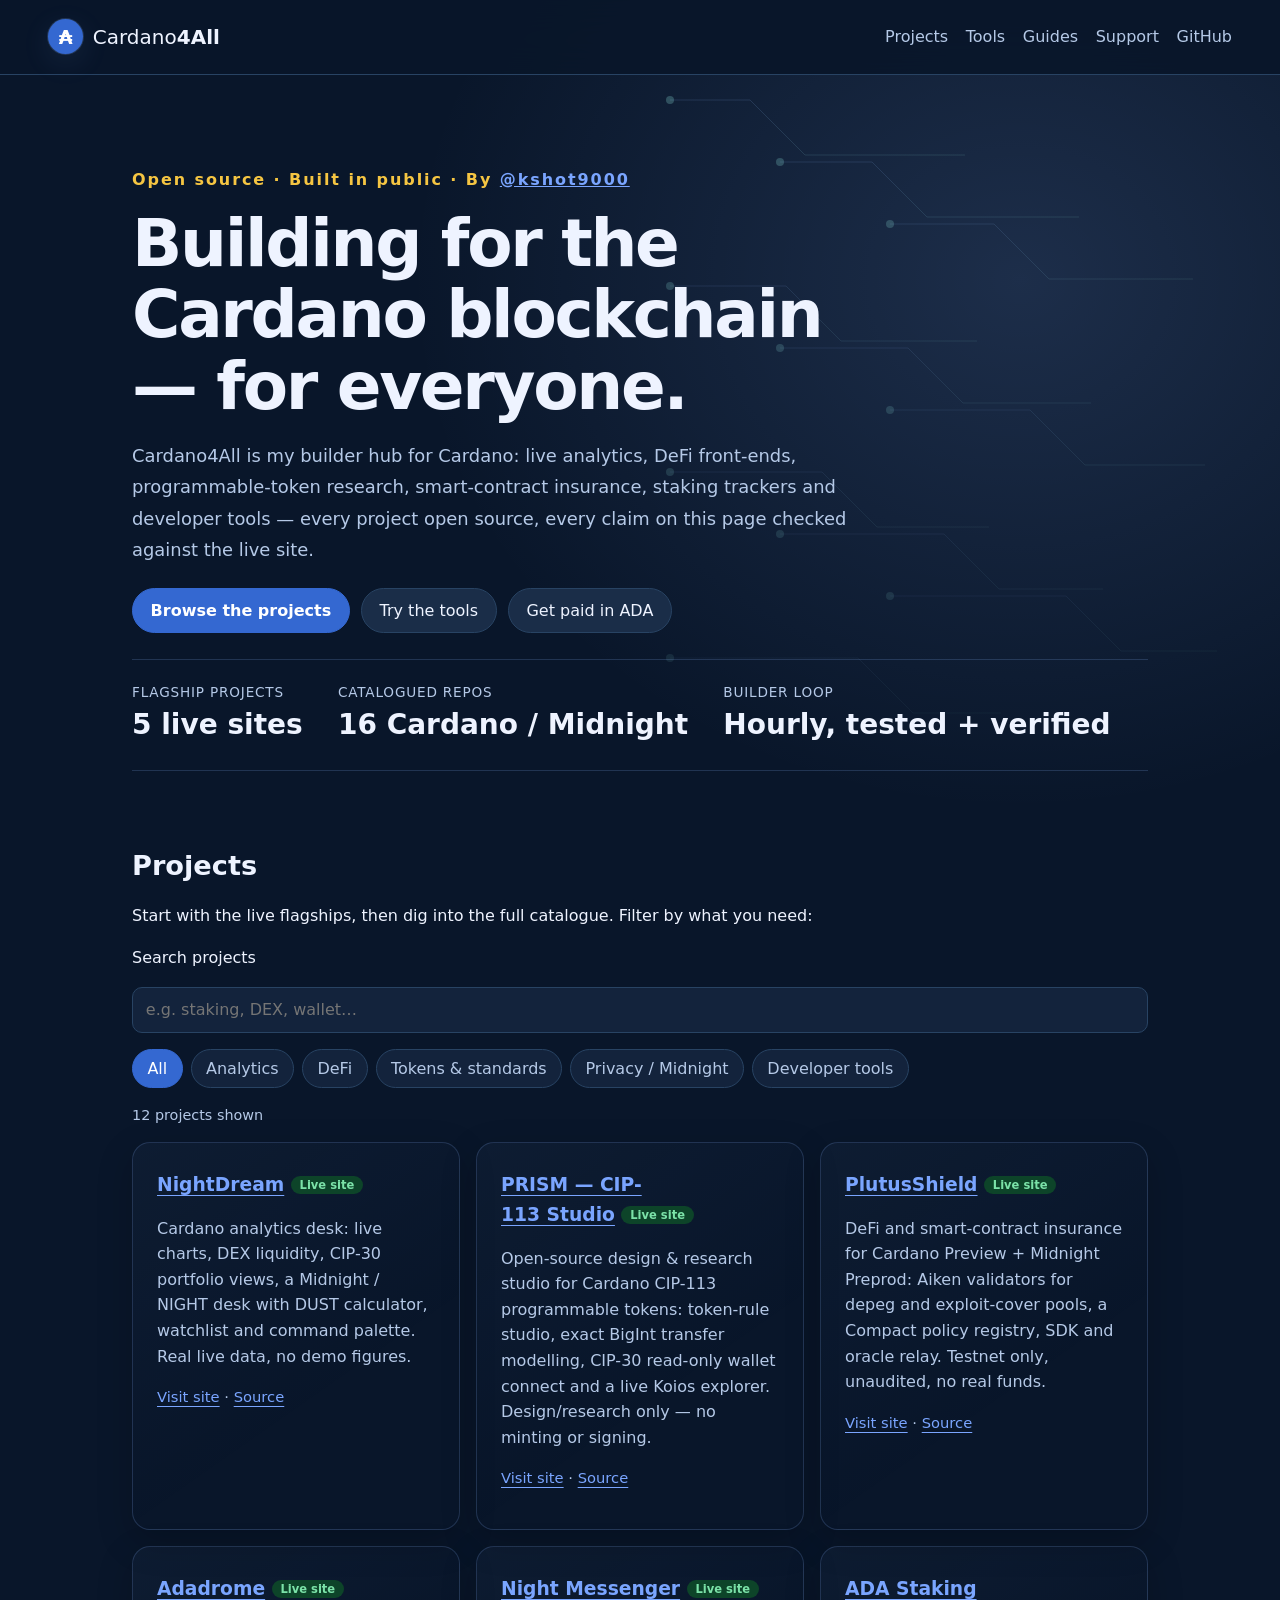
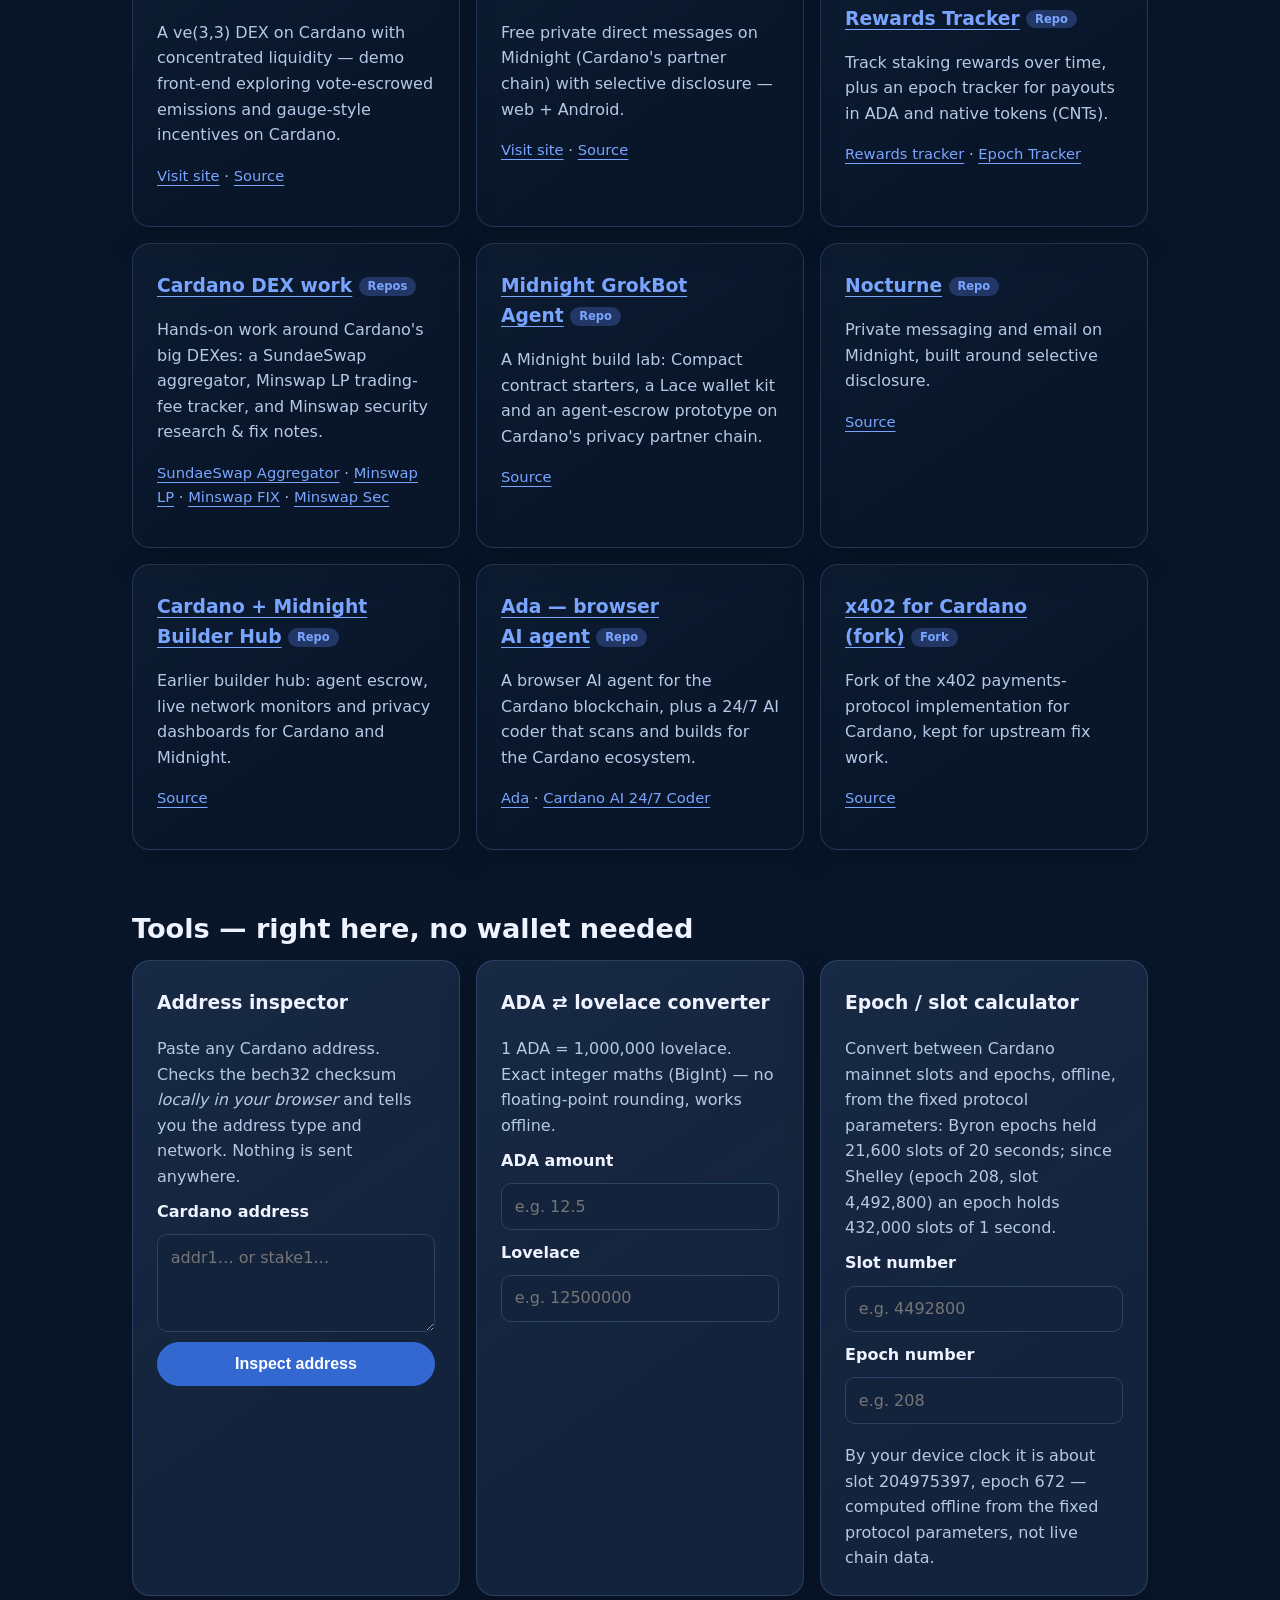
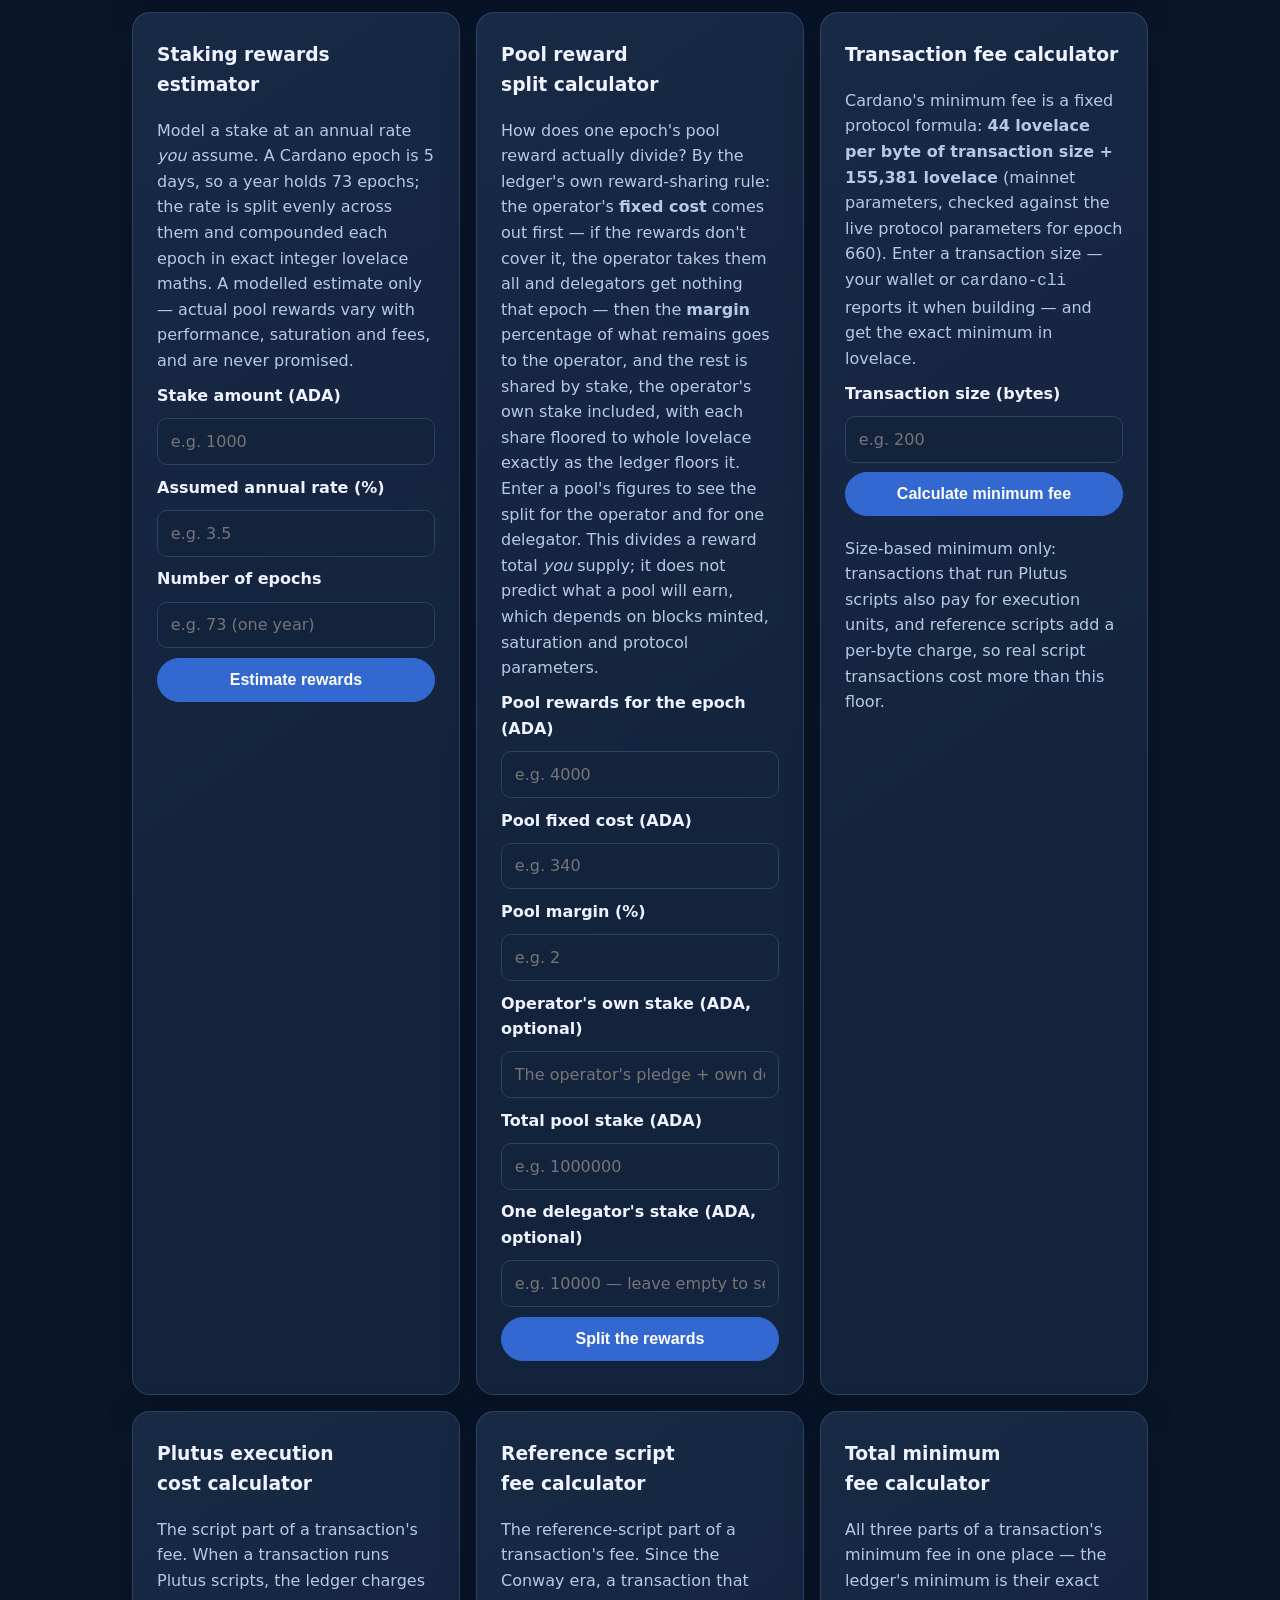
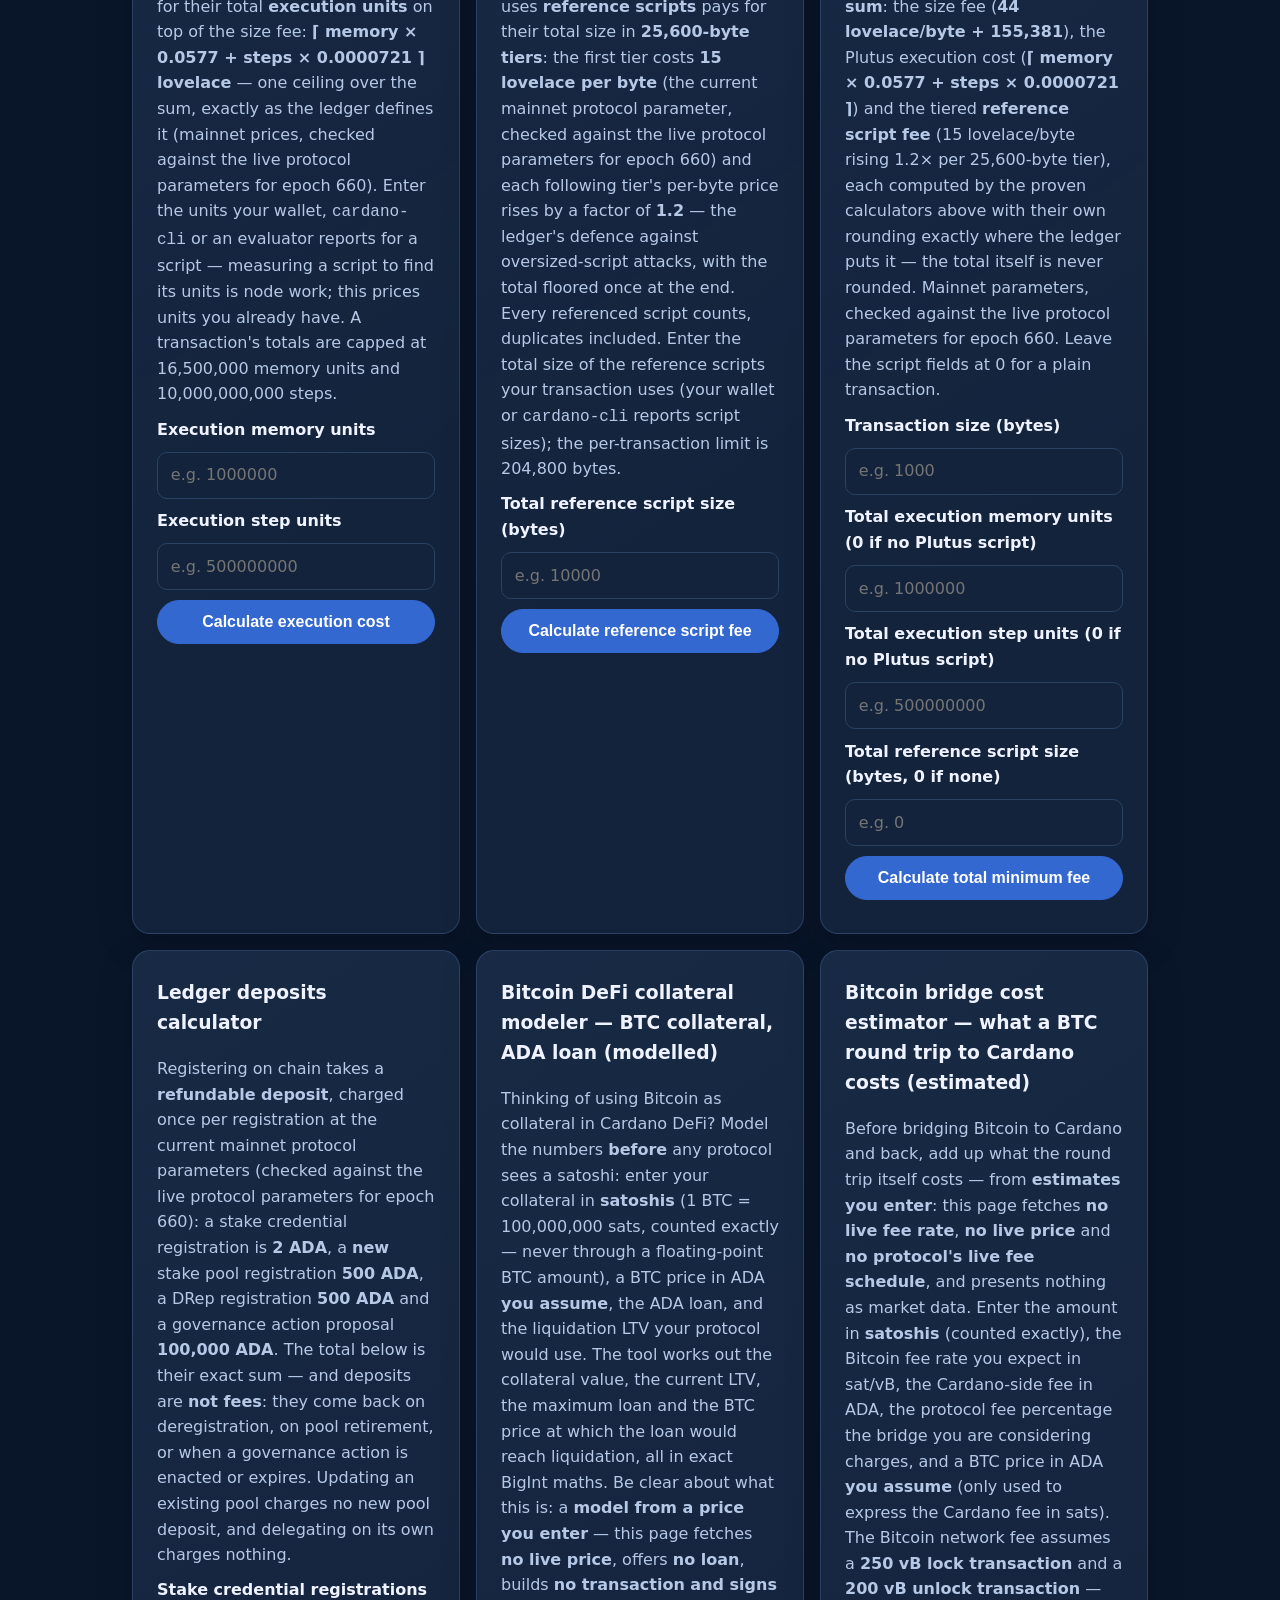
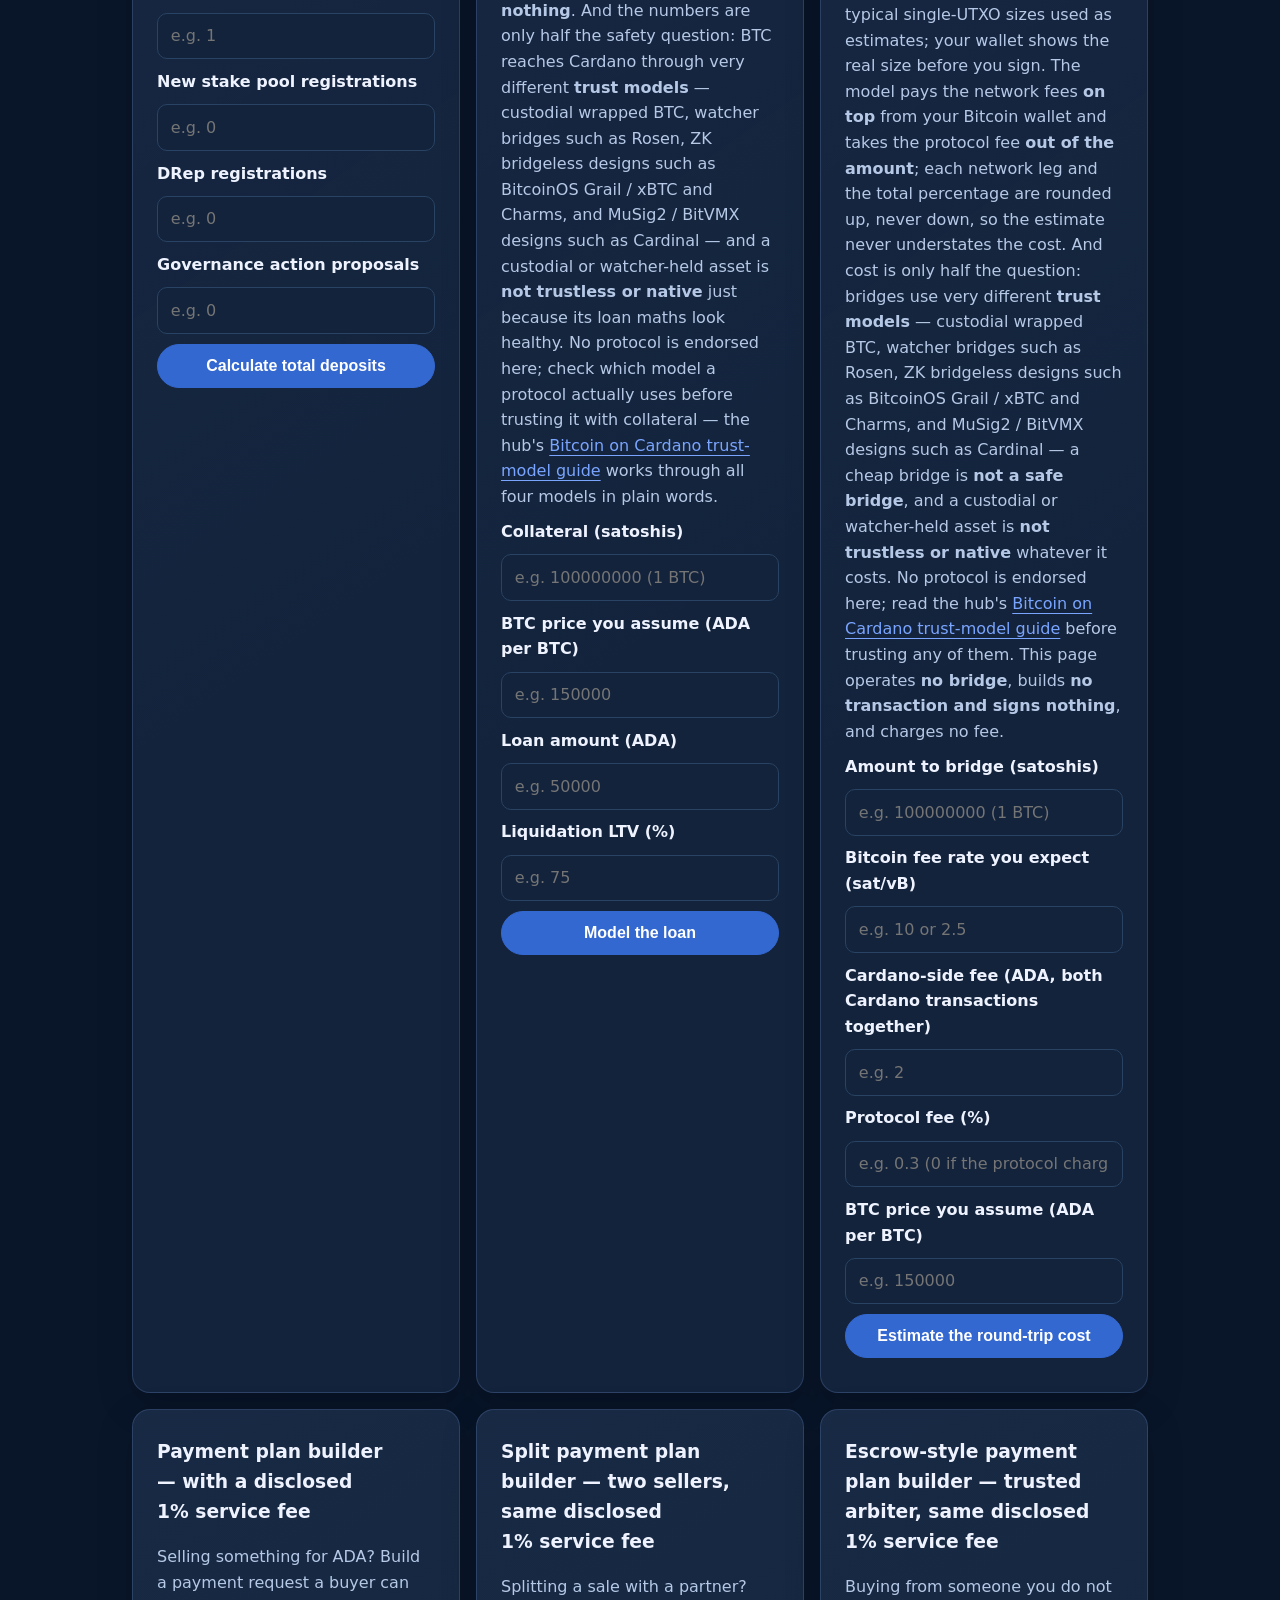
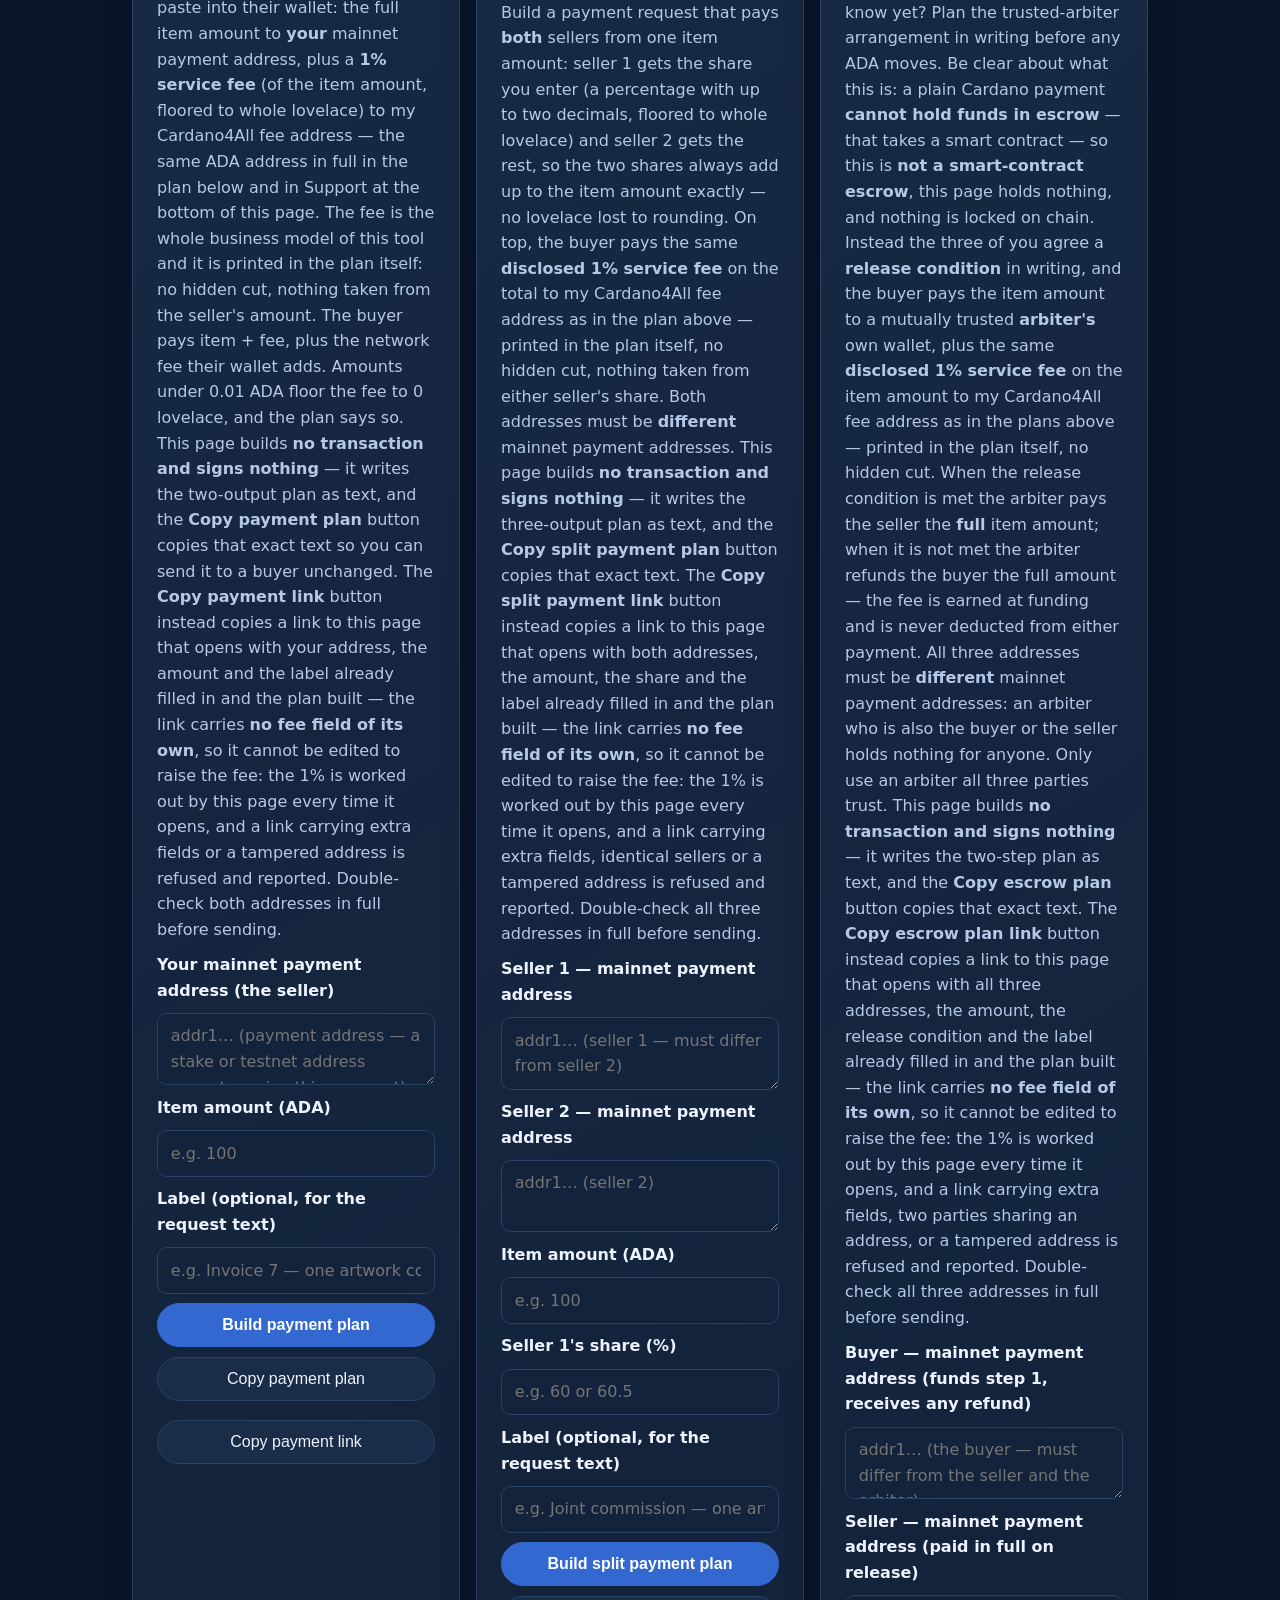
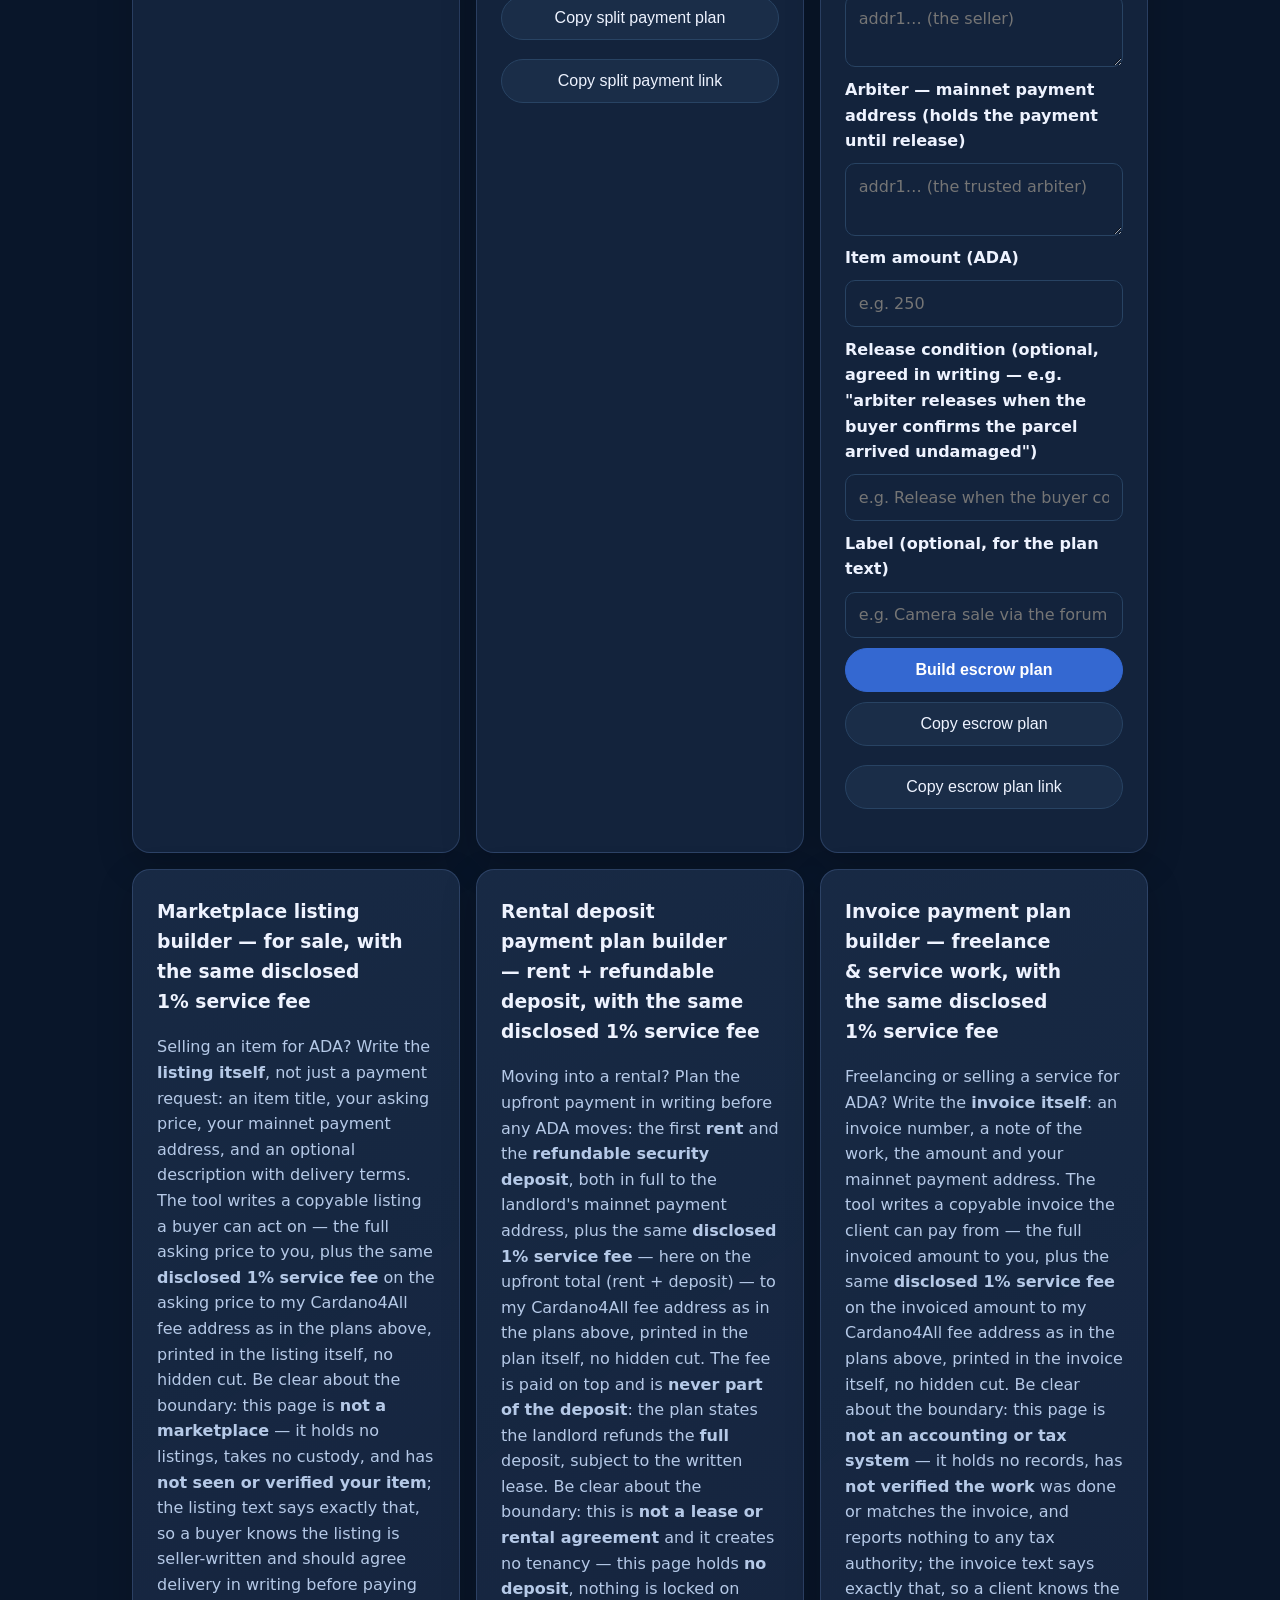
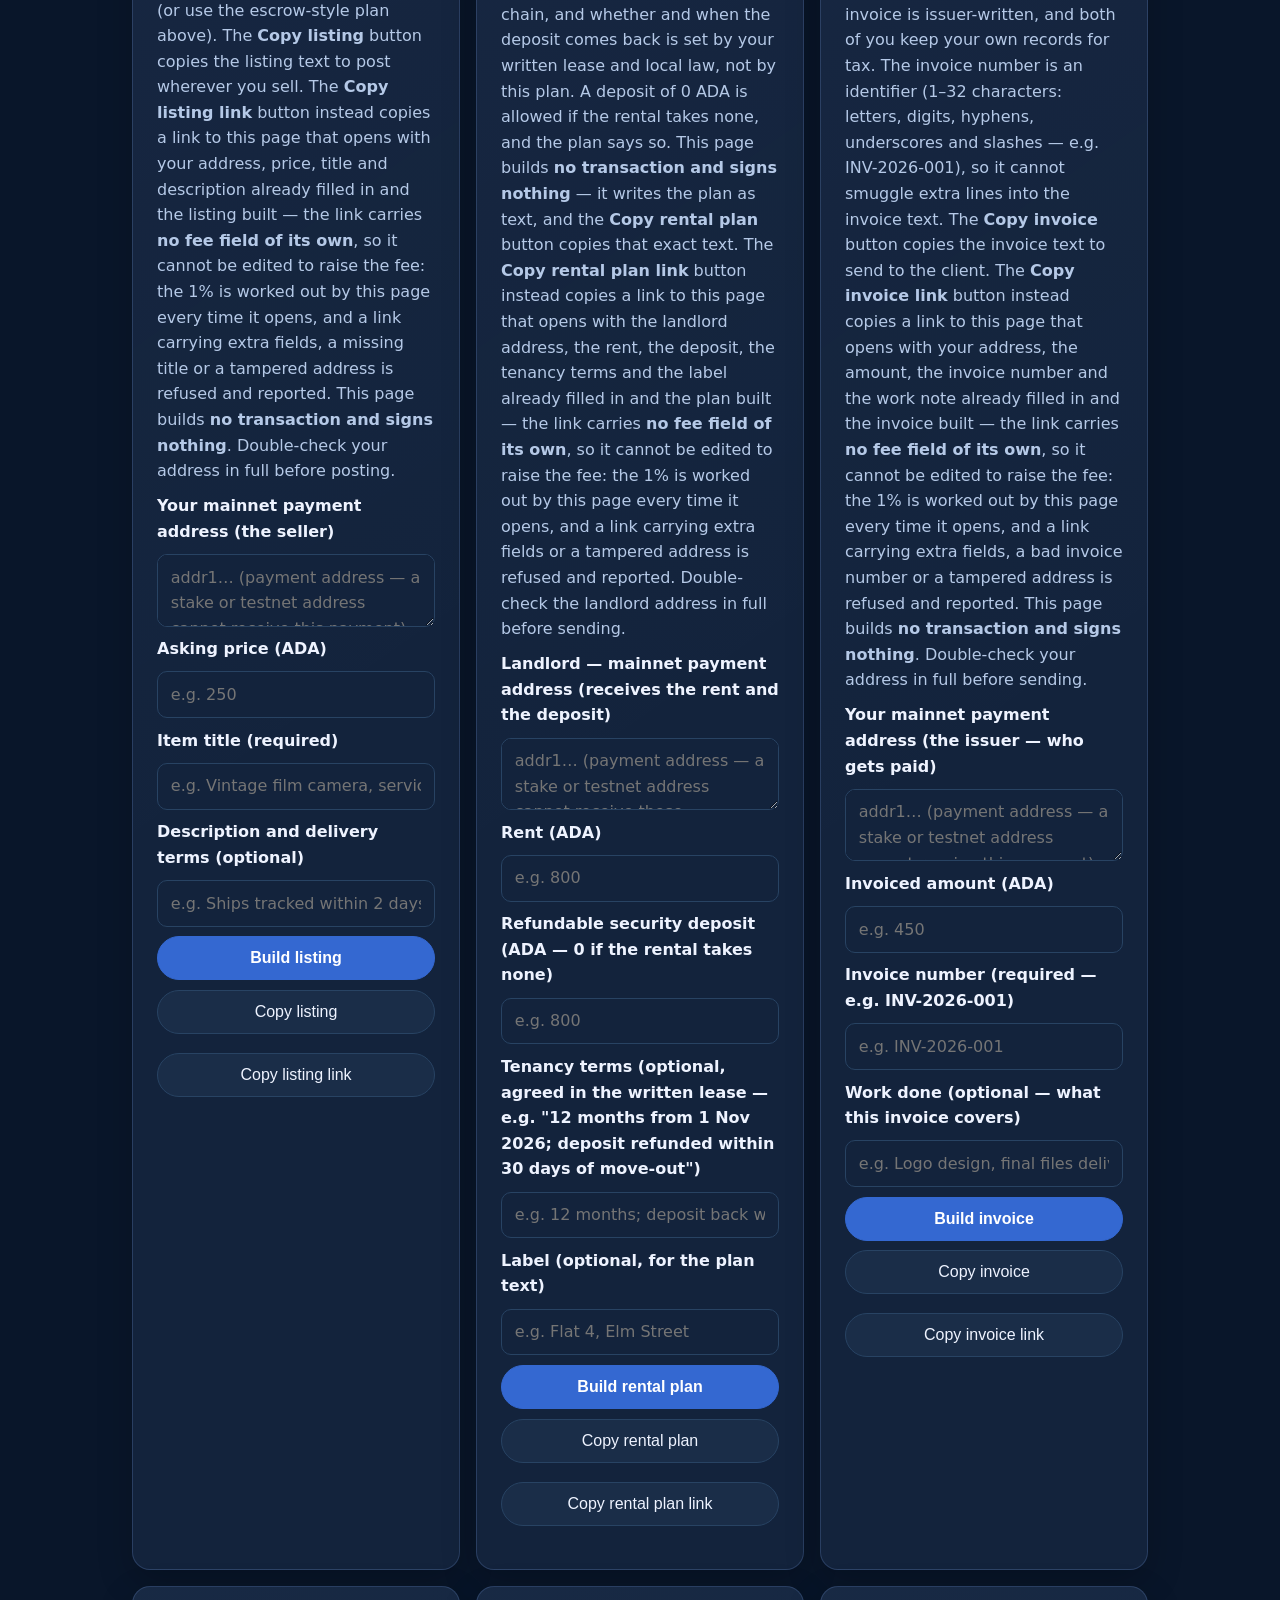
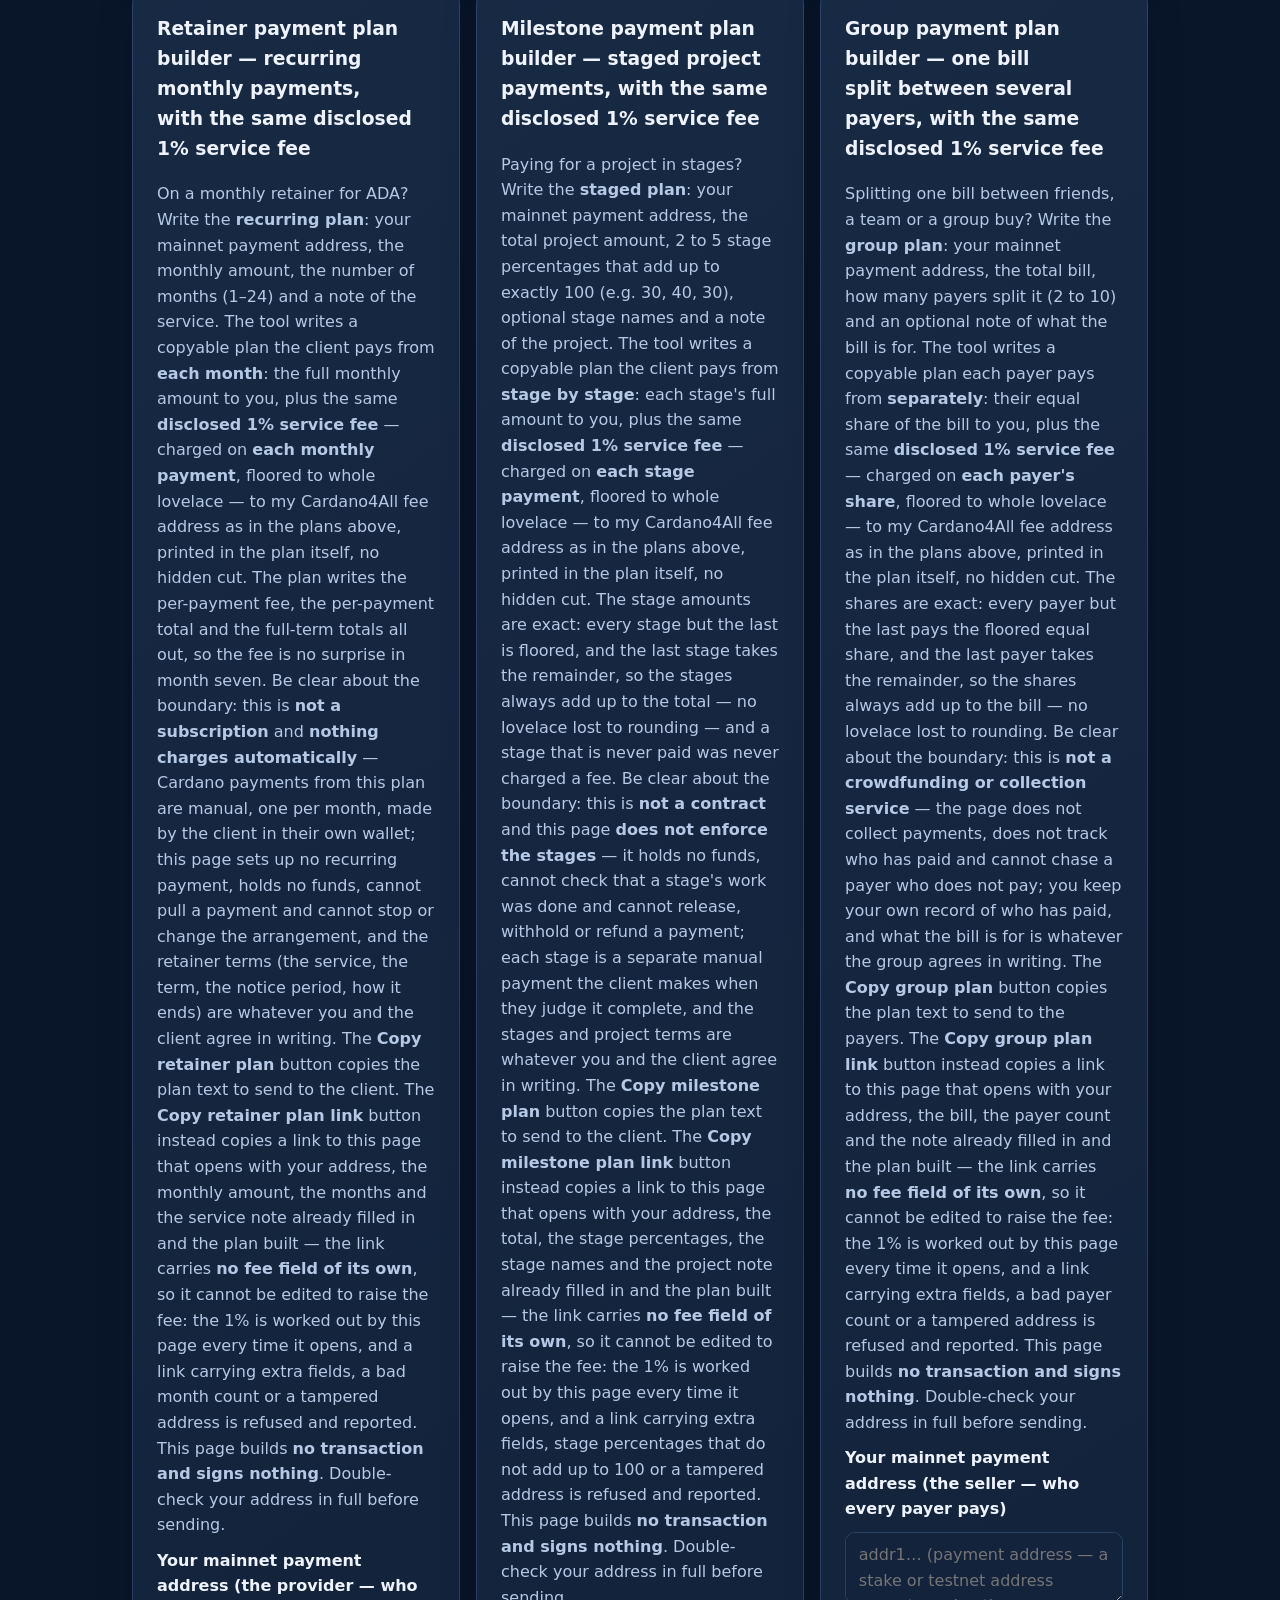
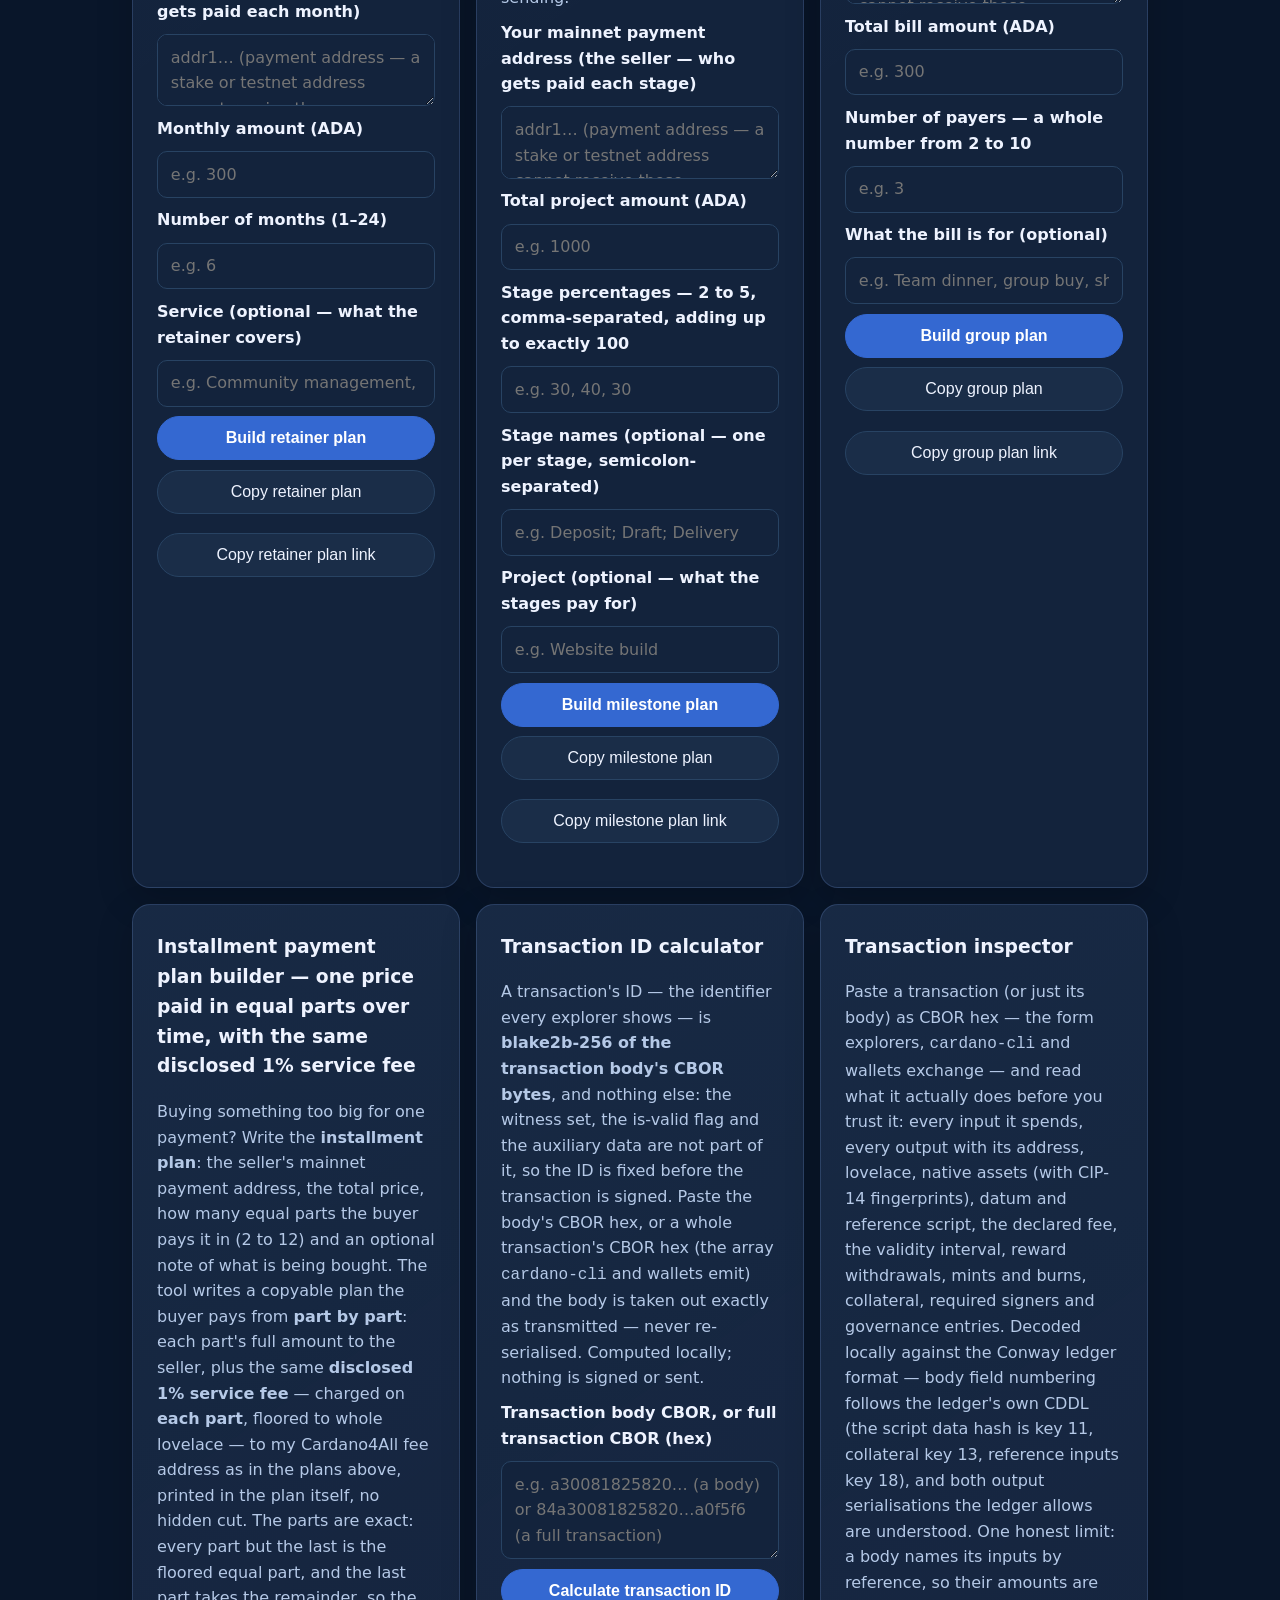
==== commit e8dd0008: "Add first-wallet beginner guide — BTC and ADA in one app, in plain words (Lace UX workstream, hub-si" ====
--- a/index.html
+++ b/index.html
@@ -866,6 +866,7 @@
   <section id="guides" aria-labelledby="guides-h">
     <h2 id="guides-h">Guides</h2>
     <ul class="guide-list">
+      <li><a href="first-wallet.html">Your first wallet — BTC and ADA in one app, in plain words</a> — a beginner's guide to a first wallet with Lace: the recovery phrase without the fear, Bitcoin and ADA side by side, five checks to read before signing anything, a first DeFi action (staking ADA), and the scams to expect. An independent guide — not affiliated with Input Output or the Lace team.</li>
       <li><a href="bitcoin-defi.html">Bitcoin on Cardano — the trust models, in plain words</a> — custodial wrapped BTC, watcher bridges (Rosen), ZK bridgeless designs (BitcoinOS Grail / xBTC, Charms) and MuSig2 / BitVMX designs (Cardinal) separated honestly: who holds the BTC, how you get it back, and what to check first. No protocol is endorsed.</li>
       <li><a href="guides/getting-started.md">Getting started building on Cardano</a> — the official docs, wallets, testnets and data APIs I actually use, in the order to learn them.</li>
       <li><a href="https://github.com/Kshot3000/Cardano4all/blob/main/README.md">The full project catalogue</a> — every repo, what it does, and its honest status.</li>
